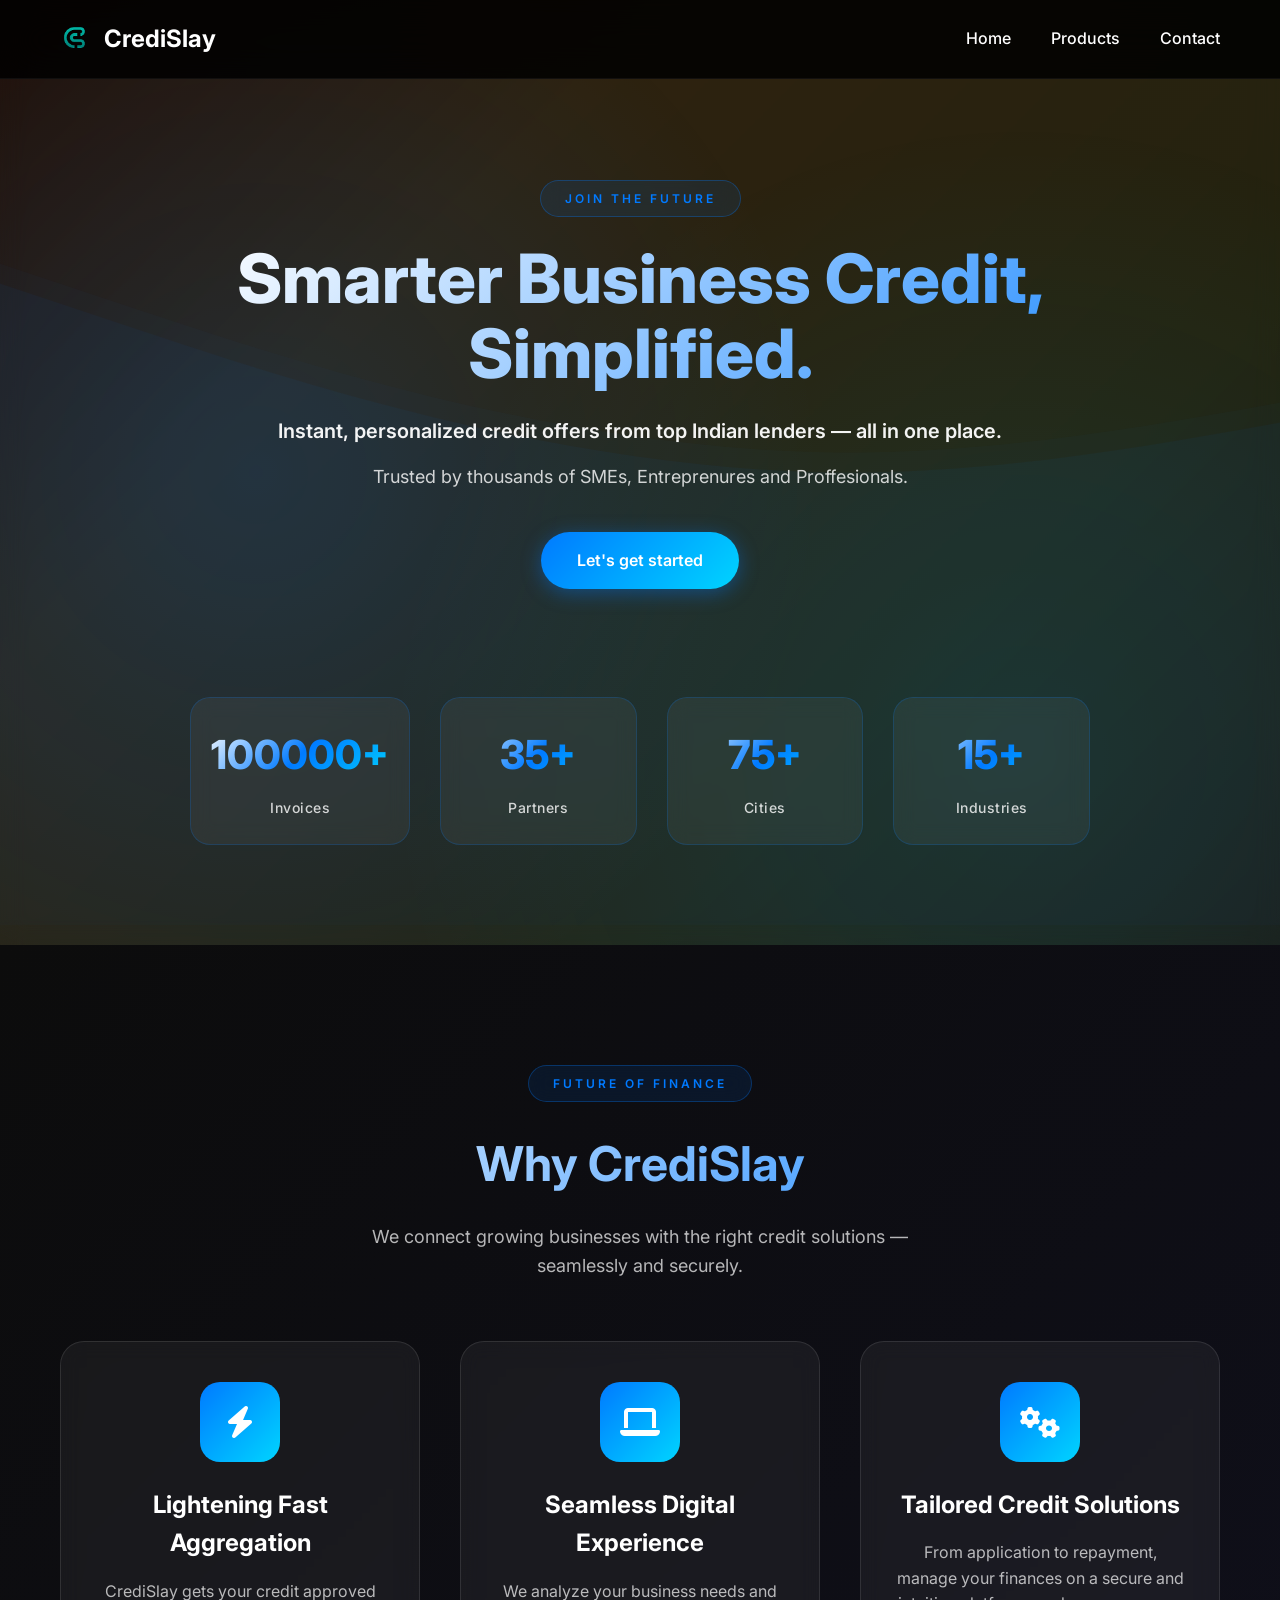
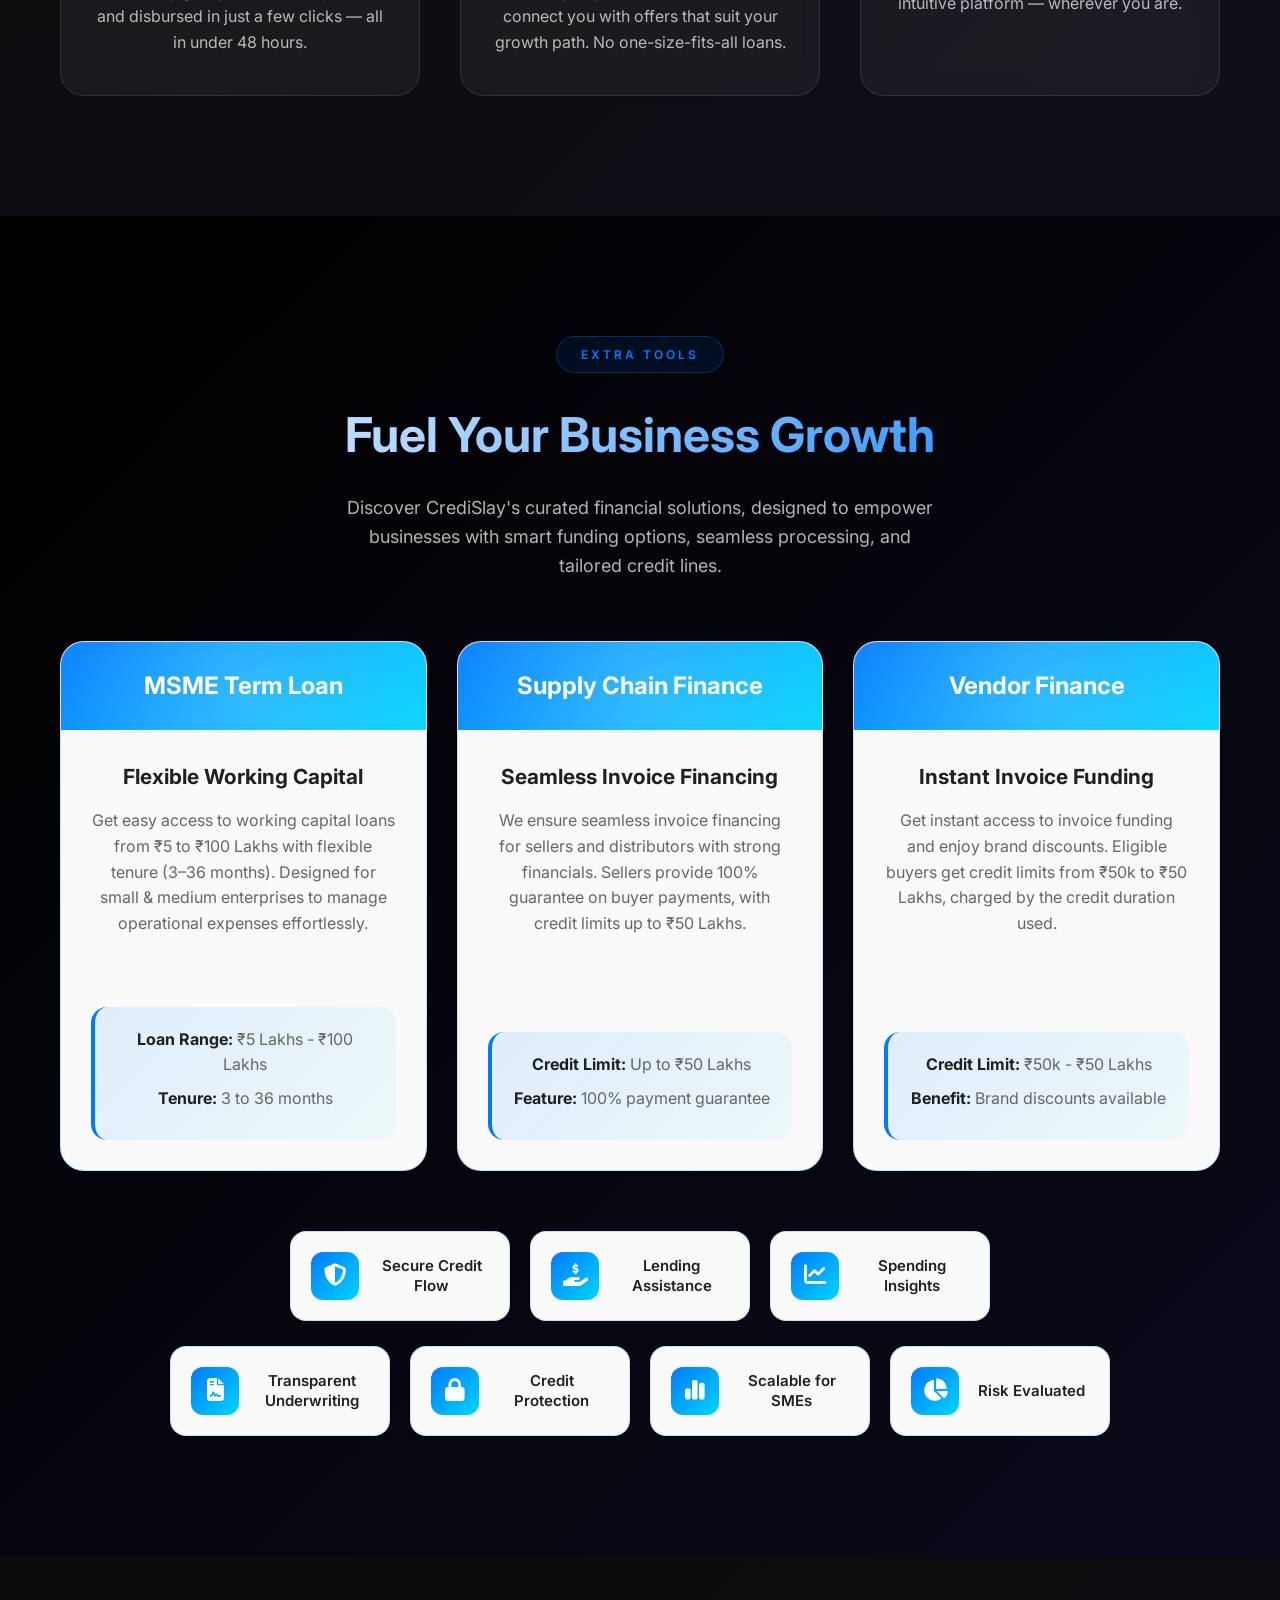
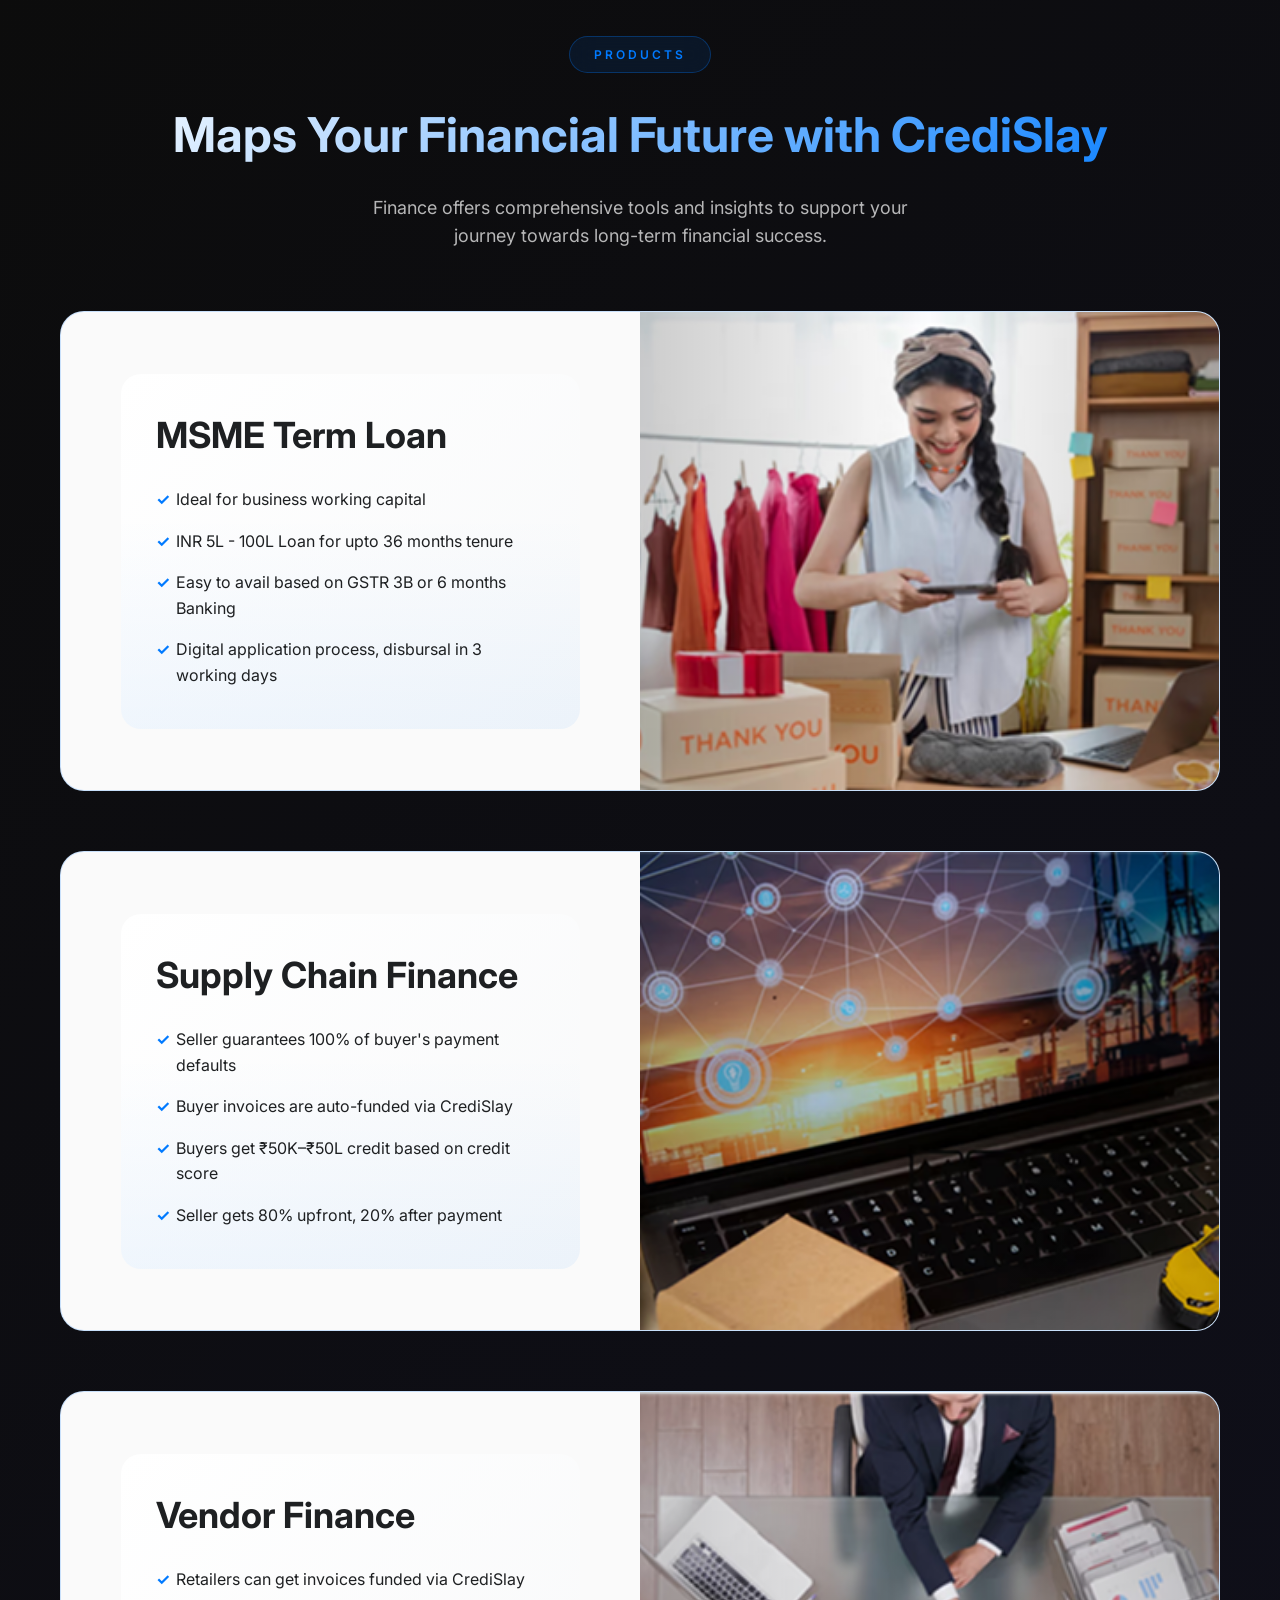
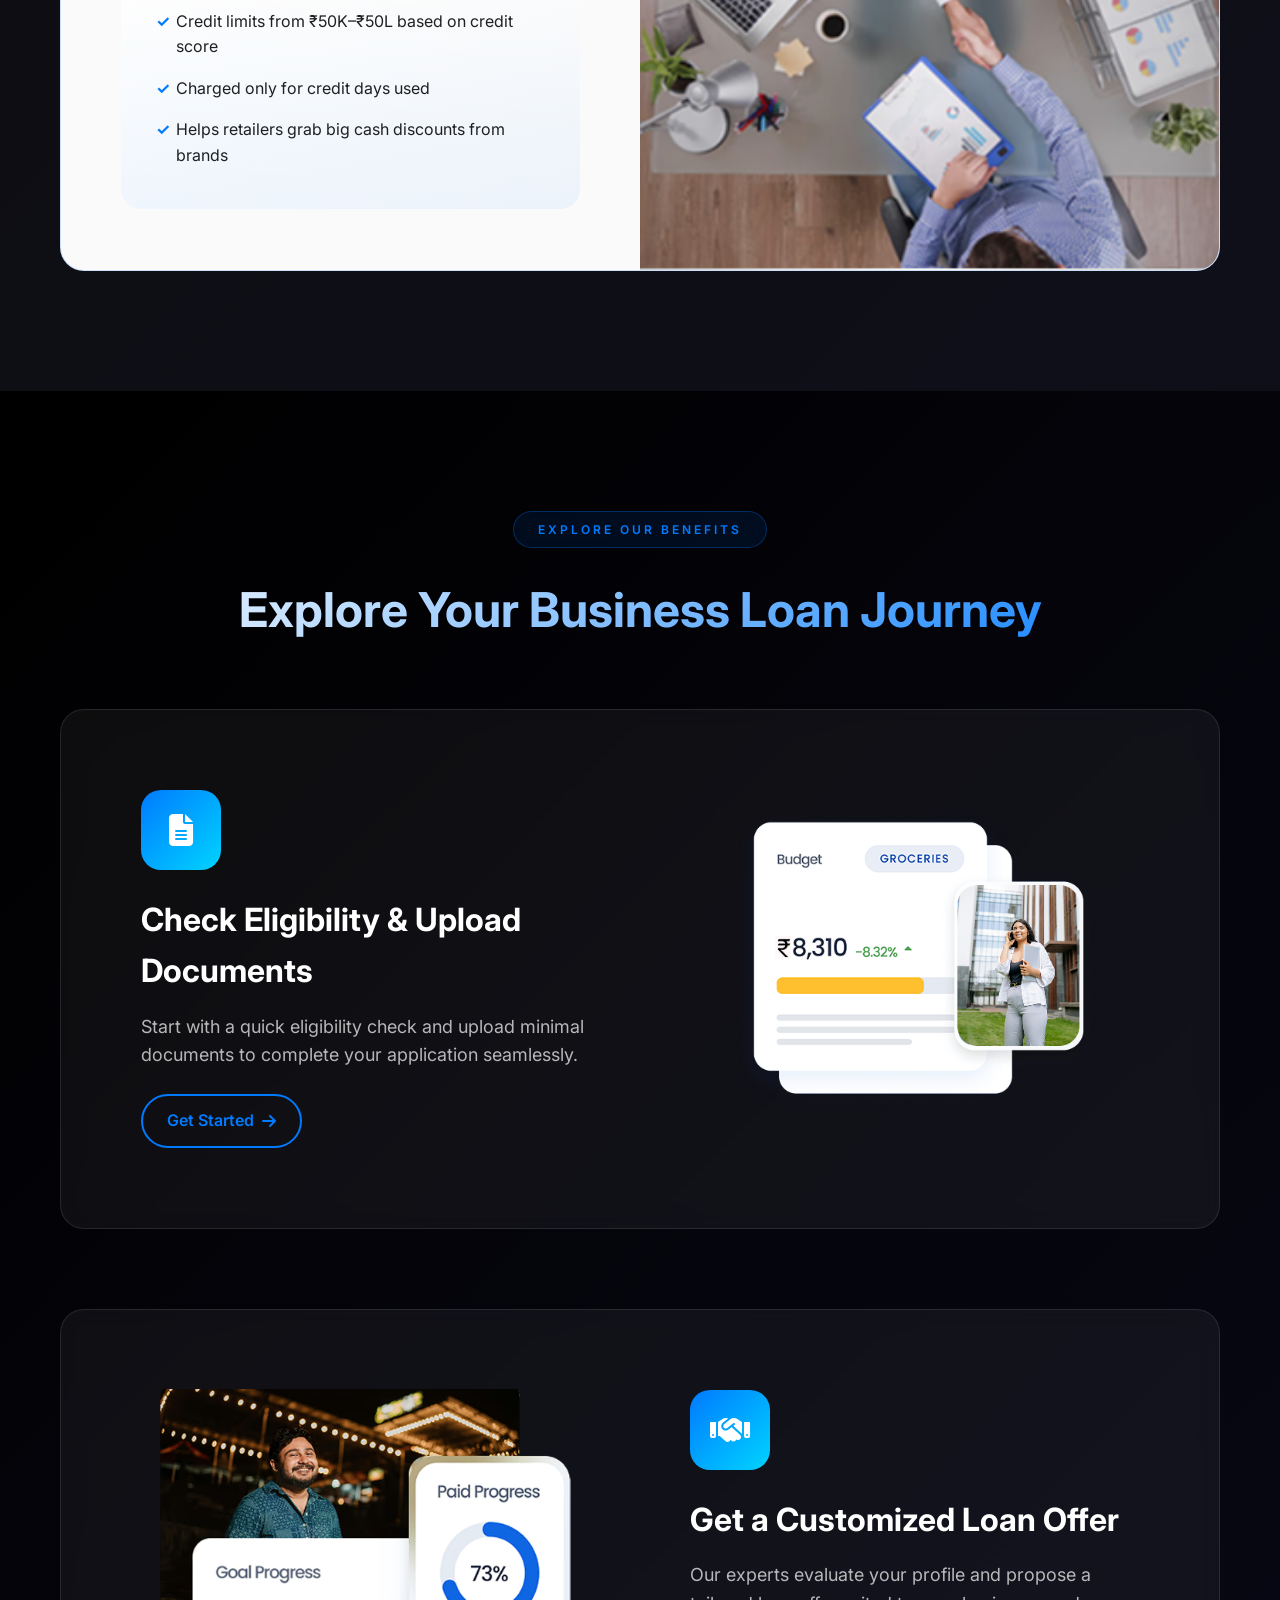
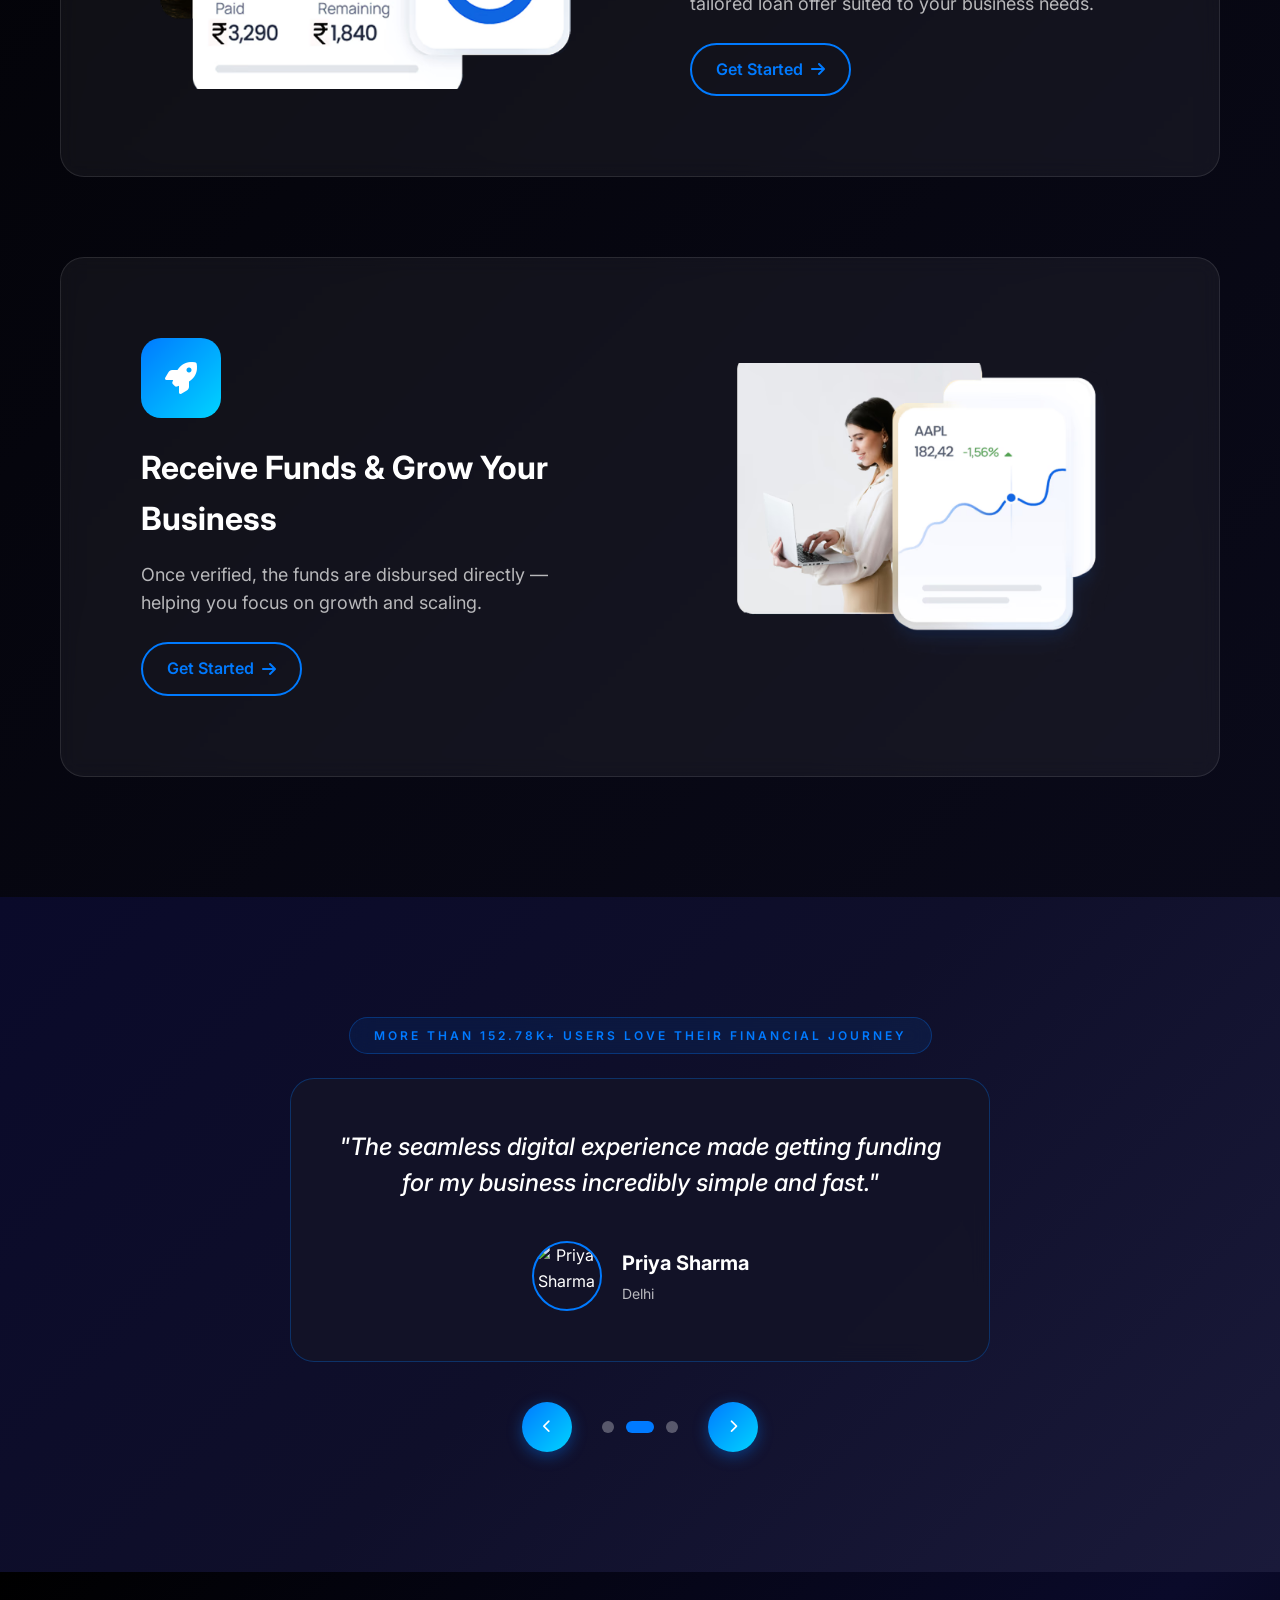
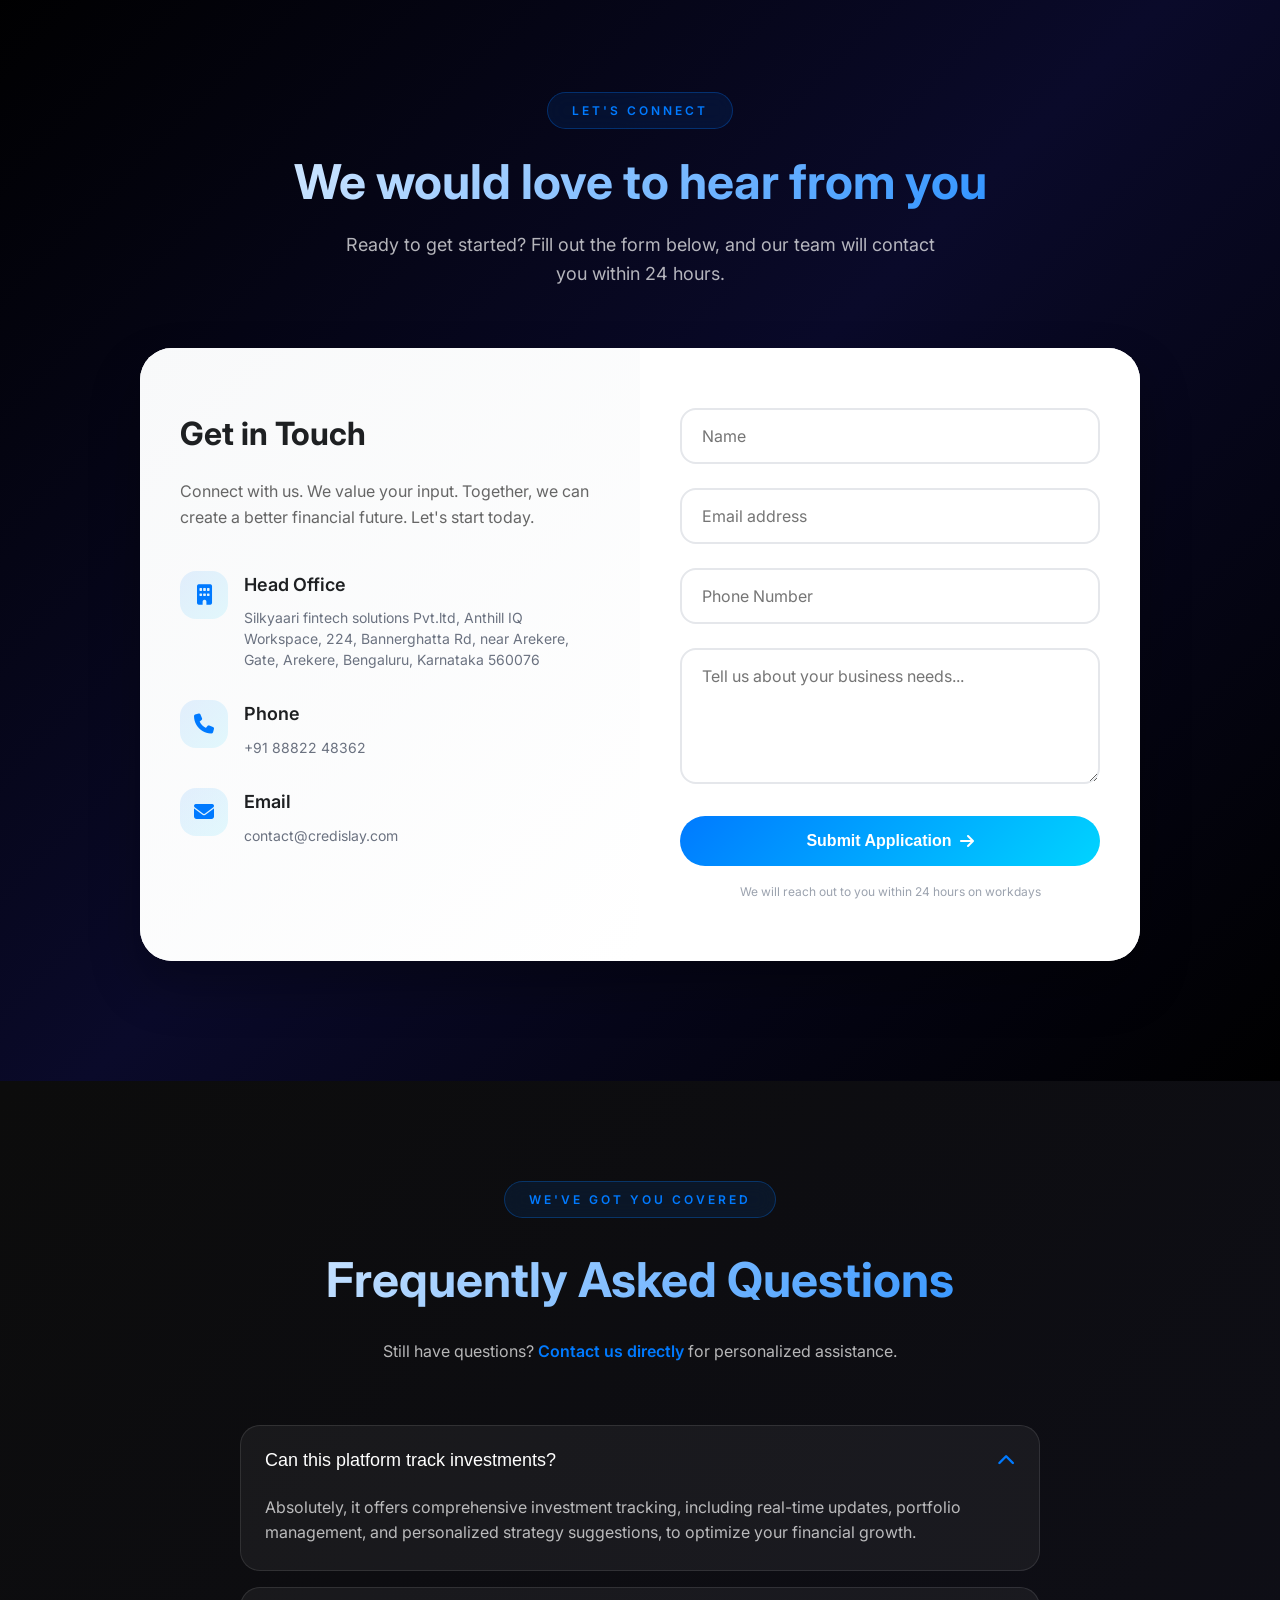
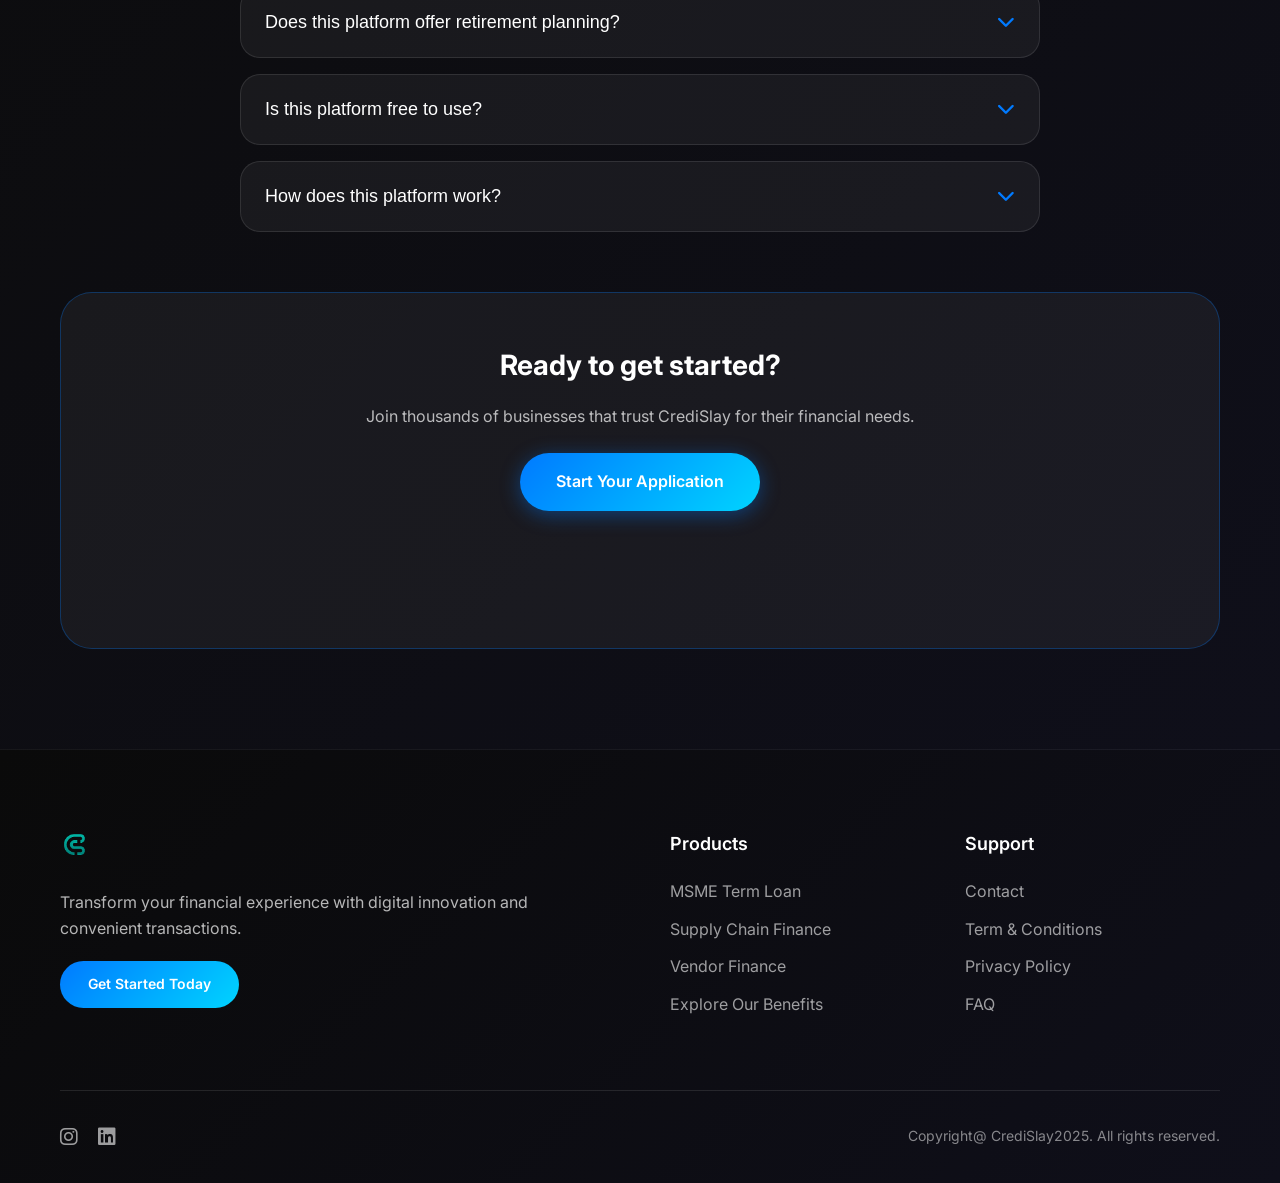
==== index.html @ fbe16ced "Data Update" ====
<!DOCTYPE html>
<html lang="en">
<head>
    <meta charset="UTF-8">
    <meta name="viewport" content="width=device-width, initial-scale=1.0">
    <title>CrediSlay - Smarter Business Credit, Simplified</title>
    <link rel="icon" type="image/png" href="images/logo/credislay-logo.png">
    <link rel="stylesheet" href="css/style.css">
    <link rel="stylesheet" href="https://cdnjs.cloudflare.com/ajax/libs/font-awesome/6.4.0/css/all.min.css">
    <link rel="preconnect" href="https://fonts.googleapis.com">
    <link rel="preconnect" href="https://fonts.gstatic.com" crossorigin>
    <link href="https://fonts.googleapis.com/css2?family=Inter:wght@400;500;600;700;800&display=swap" rel="stylesheet">
</head>
<body>
    <!-- Header & Navigation -->
    <header class="header">
        <div class="container">
            <nav class="nav">
                <a href="#" class="logo">
                    <img src="images/logo/credislay-logo.png" alt="CrediSlay" class="logo-img">
                    CrediSlay
                </a>
                <ul class="nav-links">
                    <li><a href="#home">Home</a></li>
                    <li><a href="#products-deep-dive">Products</a></li>
                    <li><a href="#contact">Contact</a></li>
                </ul>
                <div class="mobile-menu-btn">
                    <i class="fas fa-bars"></i>
                </div>
            </nav>
        </div>
    </header>

    <!-- Hero Section -->
    <section class="hero" id="home">
         <div class="container">
         <div class="glass-wave-bg"></div>
        <div class="wave-bg"></div>
        <div class="wave-bg wave-bg-2"></div>
            <div class="hero-content">
                <span class="pre-heading">JOIN THE FUTURE</span>
                <h1 class="hero-title">Smarter Business Credit, Simplified.</h1>
                <p class="hero-subtext">Instant, personalized credit offers from top Indian lenders — all in one place.</p>
                <p class="hero-body">Trusted by thousands of SMEs, Entreprenures and Proffesionals.</p>
                <a href="#contact" class="cta-button">Let's get started</a>
                
                <div class="stats-bar">
                    <div class="stat-item">
                        <div class="stat-number">100000+</div>
                        <div class="stat-label">Invoices</div>
                    </div>
                    <div class="stat-item">
                        <div class="stat-number">35+</div>
                        <div class="stat-label">Partners</div>
                    </div>
                    <div class="stat-item">
                        <div class="stat-number">75+</div>
                        <div class="stat-label">Cities</div>
                    </div>
                    <div class="stat-item">
                        <div class="stat-number">15+</div>
                        <div class="stat-label">Industries</div>
                    </div>
                </div>
    </div>
</section> 
    

    <!-- Why Credislay Section -->
    <section class="why-credislay">
        <div class="container">
            <span class="pre-heading">FUTURE OF FINANCE</span>
            <h2>Why CrediSlay</h2>
            <p class="section-subtext">We connect growing businesses with the right credit solutions — seamlessly and securely.</p>
            
            <div class="features-grid">
                <div class="feature-card">
                    <div class="feature-icon">
                        <i class="fas fa-bolt"></i>
                    </div>
                    <h4>Lightening Fast Aggregation</h4>
                    <p>CrediSlay gets your credit approved and disbursed in just a few clicks — all in under 48 hours.</p>
                </div>
                <div class="feature-card">
                    <div class="feature-icon">
                        <i class="fas fa-laptop"></i>
                    </div>
                    <h4>Seamless Digital Experience</h4>
                    <p>We analyze your business needs and connect you with offers that suit your growth path. No one-size-fits-all loans.</p>
                </div>
                <div class="feature-card">
                    <div class="feature-icon">
                        <i class="fas fa-cogs"></i>
                    </div>
                    <h4>Tailored Credit Solutions</h4>
                    <p>From application to repayment, manage your finances on a secure and intuitive platform — wherever you are.</p>
                </div>
            </div>
        </div>
    </section>

    <!-- Fuel Your Business Growth Section -->
    <section class="offerings" id="offerings">
        <div class="container">
            <span class="pre-heading">EXTRA TOOLS</span>
            <h2>Fuel Your Business Growth</h2>
            <p class="section-subtext">Discover CrediSlay's curated financial solutions, designed to empower businesses with smart funding options, seamless processing, and tailored credit lines.</p>
            
            <div class="services-grid">
                <!-- MSME Term Loan Card -->
                <div class="card">
                    <div class="card-header">
                        <h3>MSME Term Loan</h3>
                    </div>
                    <div class="card-body">
                        <h4 class="card-title">Flexible Working Capital</h4>
                        <p class="card-text">Get easy access to working capital loans from ₹5 to ₹100 Lakhs with flexible tenure (3–36 months). Designed for small & medium enterprises to manage operational expenses effortlessly.</p>
                        <div class="highlight">
                            <p><strong>Loan Range:</strong> ₹5 Lakhs - ₹100 Lakhs</p>
                            <p><strong>Tenure:</strong> 3 to 36 months</p>
                        </div>
                    </div>
                </div>
                
                <!-- Supply Chain Finance Card -->
                <div class="card">
                    <div class="card-header">
                        <h3>Supply Chain Finance</h3>
                    </div>
                    <div class="card-body">
                        <h4 class="card-title">Seamless Invoice Financing</h4>
                        <p class="card-text">We ensure seamless invoice financing for sellers and distributors with strong financials. Sellers provide 100% guarantee on buyer payments, with credit limits up to ₹50 Lakhs.</p>
                        <div class="highlight">
                            <p><strong>Credit Limit:</strong> Up to ₹50 Lakhs</p>
                            <p><strong>Feature:</strong> 100% payment guarantee</p>
                        </div>
                    </div>
                </div>
                
                <!-- Vendor Finance Card -->
                <div class="card">
                    <div class="card-header">
                        <h3>Vendor Finance</h3>
                    </div>
                    <div class="card-body">
                        <h4 class="card-title">Instant Invoice Funding</h4>
                        <p class="card-text">Get instant access to invoice funding and enjoy brand discounts. Eligible buyers get credit limits from ₹50k to ₹50 Lakhs, charged by the credit duration used.</p>
                        <div class="highlight">
                            <p><strong>Credit Limit:</strong> ₹50k - ₹50 Lakhs</p>
                            <p><strong>Benefit:</strong> Brand discounts available</p>
                        </div>
                    </div>
                </div>
            </div>

<div class="mini-features-grid">
    <div class="mini-features-container">
        <!-- First Row: 3 cards -->
        <div class="mini-features-row">
            <div class="mini-feature-card">
                <div class="feature-icon">
                    <i class="fas fa-shield-alt"></i>
                </div>
                <span>Secure Credit Flow</span>
            </div>
            <div class="mini-feature-card">
                <div class="feature-icon">
                    <i class="fas fa-hand-holding-usd"></i>
                </div>
                <span>Lending Assistance</span>
            </div>
            <div class="mini-feature-card">
                <div class="feature-icon">
                    <i class="fas fa-chart-line"></i>
                </div>
                <span>Spending Insights</span>
            </div>
        </div>
        
        <!-- Second Row: 4 cards -->
        <div class="mini-features-row">
            <div class="mini-feature-card">
                <div class="feature-icon">
                    <i class="fas fa-file-contract"></i>
                </div>
                <span>Transparent Underwriting</span>
            </div>
            <div class="mini-feature-card">
                <div class="feature-icon">
                    <i class="fas fa-lock"></i>
                </div>
                <span>Credit Protection</span>
            </div>
            <div class="mini-feature-card">
                <div class="feature-icon">
                    <i class="fas fa-chart-simple"></i>
                </div>
                <span>Scalable for SMEs</span>
            </div>
            <div class="mini-feature-card">
                <div class="feature-icon">
                    <i class="fas fa-chart-pie"></i>
                </div>
                <span>Risk Evaluated</span>
            </div>
        </div>
    </div>
</div>
    </section>

<!-- Products Deep-Dive Section -->
<section class="products-deep-dive" id="products-deep-dive">
    <div class="container">
        <div class="products-header">
            <span class="pre-heading">PRODUCTS</span>
            <h2>Maps Your Financial Future with CrediSlay</h2>
            <p class="products-subtext">Finance offers comprehensive tools and insights to support your journey towards long-term financial success.</p>
        </div>

        <div class="product-cards">
            <!-- Card 1: MSME Term Loan - NO CTA BUTTON -->
            <div class="product-card">
                <div class="product-content left">
                    <div class="content-card msme-card">
                        <h3>MSME Term Loan</h3>
                        <div class="product-features">
                            <p>Ideal for business working capital</p>
                            <p>INR 5L - 100L Loan for upto 36 months tenure</p>
                            <p>Easy to avail based on GSTR 3B or 6 months Banking</p>
                            <p>Digital application process, disbursal in 3 working days</p>
                        </div>
                    </div>
                </div>
                <div class="product-image right">
                    <div class="image-container">
                        <img src="images/sections/woman-with-boxes.png" alt="MSME Business Funding">
                        <div class="image-overlay"></div>
                    </div>
                </div>
            </div>

            <!-- Card 2: Supply Chain Finance - NO CTA BUTTON -->
            <div class="product-card reverse">
                <div class="product-image left">
                    <div class="image-container">
                        <img src="images/sections/laptop-network.png" alt="Supply Chain Finance">
                        <div class="image-overlay"></div>
                    </div>
                </div>
                <div class="product-content right">
                    <div class="content-card supply-chain-card">
                        <h3>Supply Chain Finance</h3>
                        <div class="product-features">
                            <p>Seller guarantees 100% of buyer's payment defaults</p>
                            <p>Buyer invoices are auto-funded via CrediSlay</p>
                            <p>Buyers get ₹50K–₹50L credit based on credit score</p>
                            <p>Seller gets 80% upfront, 20% after payment</p>
                        </div>
                    </div>
                </div>
            </div>

            <!-- Card 3: Vendor Finance - NO CTA BUTTON -->
            <div class="product-card">
                <div class="product-content left">
                    <div class="content-card vendor-card">
                        <h3>Vendor Finance</h3>
                        <div class="product-features">
                            <p>Retailers can get invoices funded via CrediSlay</p>
                            <p>Credit limits from ₹50K–₹50L based on credit score</p>
                            <p>Charged only for credit days used</p>
                            <p>Helps retailers grab big cash discounts from brands</p>
                        </div>
                    </div>
                </div>
                <div class="product-image right">
                    <div class="image-container">
                        <img src="images/sections/business-handshake.png" alt="Vendor Finance">
                        <div class="image-overlay"></div>
                    </div>
                </div>
            </div>
        </div>
    </div>
</section>

    <!-- Process Section -->
    <section class="process">
        <div class="container">
            <span class="pre-heading">EXPLORE OUR BENEFITS</span>
            <h2>Explore Your Business Loan Journey</h2>
            
            <div class="process-steps">
                <div class="process-step">
                    <div class="step-content">
                        <div class="step-icon">
                            <i class="fas fa-file-alt"></i>
                        </div>
                        <h3>Check Eligibility & Upload Documents</h3>
                        <p>Start with a quick eligibility check and upload minimal documents to complete your application seamlessly.</p>
                        <a href="#contact" class="learn-more">Get Started <i class="fas fa-arrow-right"></i></a>
                    </div>
                    <div class="step-image">
                        <img src="images/sections/document-upload-process.png" alt="Document Upload Process">
                    </div>
                </div>
                
                <div class="process-step">
                    <div class="step-content">
                        <div class="step-icon">
                            <i class="fas fa-handshake"></i>
                        </div>
                        <h3>Get a Customized Loan Offer</h3>
                        <p>Our experts evaluate your profile and propose a tailored loan offer suited to your business needs.</p>
                        <a href="#contact" class="learn-more">Get Started <i class="fas fa-arrow-right"></i></a>
                    </div>
                    <div class="step-image">
                        <img src="images/sections/customized-offer.png" alt="Customized Loan Offer">
                    </div>
                </div>
                
                <div class="process-step">
                    <div class="step-content">
                        <div class="step-icon">
                            <i class="fas fa-rocket"></i>
                        </div>
                        <h3>Receive Funds & Grow Your Business</h3>
                        <p>Once verified, the funds are disbursed directly — helping you focus on growth and scaling.</p>
                        <a href="#contact" class="learn-more">Get Started <i class="fas fa-arrow-right"></i></a>
                    </div>
                    <div class="step-image">
                        <img src="images/sections/funds-growth.png" alt="Business Growth Funding">
                    </div>
                </div>
            </div>
        </div>
    </section>

    <!-- Testimonials Section -->
<section class="testimonials">
    <div class="container">
        <span class="pre-heading">MORE THAN 152.78K+ USERS LOVE THEIR FINANCIAL JOURNEY</span>
        
        <div class="testimonials-slider">
            <div class="testimonial-card active">
                <div class="testimonial-text">
                    "CrediSlay's support helped grow my MSME with ease. Their process and guidance truly set them apart."
                </div>
                <div class="testimonial-author">
                    <div class="author-avatar">
                        <img src="images/avatars/ravi-menon-avatar.jpg" alt="Ravi Menon">
                    </div>
                    <div class="author-info">
                        <div class="author-name">Ravi Menon</div>
                        <div class="author-location">Kerela</div>
                    </div>
                </div>
            </div>
            
            <div class="testimonial-card">
                <div class="testimonial-text">
                    "The seamless digital experience made getting funding for my business incredibly simple and fast."
                </div>
                <div class="testimonial-author">
                    <div class="author-avatar">
                        <img src="images/avatars/priya-sharma-avatar.jpg" alt="Priya Sharma">
                    </div>
                    <div class="author-info">
                        <div class="author-name">Priya Sharma</div>
                        <div class="author-location">Delhi</div>
                    </div>
                </div>
            </div>
            
            <div class="testimonial-card">
                <div class="testimonial-text">
                    "Tailored credit solutions that actually understand small business needs. Highly recommended!"
                </div>
                <div class="testimonial-author">
                    <div class="author-avatar">
                        <img src="images/avatars/arun-kumar-avatar.jpg" alt="Arun Kumar">
                    </div>
                    <div class="author-info">
                        <div class="author-name">Arun Kumar</div>
                        <div class="author-location">Chennai</div>
                    </div>
                </div>
            </div>
        </div>
        
        <div class="slider-controls">
            <button class="slider-btn prev-btn">
                <i class="fas fa-chevron-left"></i>
            </button>
            <div class="slider-dots">
                <span class="dot active"></span>
                <span class="dot"></span>
                <span class="dot"></span>
            </div>
            <button class="slider-btn next-btn">
                <i class="fas fa-chevron-right"></i>
            </button>
        </div>
    </div>
</section>

    <!-- Contact Form Section -->
    <section class="contact-form-section" id="contact">
        <div class="container">
            <div class="contact-hero-content">
                <span class="pre-heading">LET'S CONNECT</span>
                <h2 class="contact-hero-title">We would love to hear from you</h2>
                <p class="contact-subtext">Ready to get started? Fill out the form below, and our team will contact you within 24 hours.</p>
            </div>
            
            <div class="contact-card">
                <div class="contact-details">
                    <h3>Get in Touch</h3>
                    <p class="contact-intro">Connect with us. We value your input. Together, we can create a better financial future. Let's start today.</p>
                    
                    <div class="contact-points">
                        <div class="contact-point">
                            <div class="contact-icon">
                                <i class="fas fa-building"></i>
                            </div>
                            <div class="contact-info">
                                <h4>Head Office</h4>
                                <p>Silkyaari fintech solutions Pvt.ltd, Anthill IQ Workspace, 224, Bannerghatta Rd, near Arekere, Gate, Arekere, Bengaluru, Karnataka 560076</p>
                            </div>
                        </div>
                        
                        <div class="contact-point">
                            <div class="contact-icon">
                                <i class="fas fa-phone"></i>
                            </div>
                            <div class="contact-info">
                                <h4>Phone</h4>
                                <p>+91 88822 48362</p>
                            </div>
                        </div>
                        
                        <div class="contact-point">
                            <div class="contact-icon">
                                <i class="fas fa-envelope"></i>
                            </div>
                            <div class="contact-info">
                                <h4>Email</h4>
                                <p>contact@credislay.com</p>
                            </div>
                        </div>
                    </div>
                </div>
                
                <div class="contact-form">
                    <form id="contactForm">
                        <div class="form-group">
                            <input type="text" id="name" name="name" placeholder="Name" required>
                        </div>
                        
                        <div class="form-group">
                            <input type="email" id="email" name="email" placeholder="Email address" required>
                        </div>

                        <div class="form-group">
                            <input type="tel" id="phone" name="phone" placeholder="Phone Number" required>
                        </div>
                        
                        <div class="form-group">
                            <textarea id="message" name="message" placeholder="Tell us about your business needs..." rows="5" required></textarea>
                        </div>
                        
                        <button type="submit" class="submit-btn">
                            Submit Application <i class="fas fa-arrow-right"></i>
                        </button>
                        
                        <p class="confirmation-text">We will reach out to you within 24 hours on workdays </p>
                    </form>
                </div>
            </div>
        </div>
    </section>

    <!-- FAQ Section -->
    <section class="faq-section">
        <div class="container">
            <div class="faq-header">
                <span class="pre-heading">WE'VE GOT YOU COVERED</span>
                <h2>Frequently Asked Questions</h2>
                <p class="faq-subtext">Still have questions? <a href="#contact" class="faq-cta">Contact us directly</a> for personalized assistance.</p>
            </div>
            
            <div class="faq-accordion">
                <div class="faq-item active">
                    <button class="faq-question">
                        <span>Can this platform track investments?</span>
                        <i class="fas fa-chevron-down"></i>
                    </button>
                    <div class="faq-answer">
                        <p>Absolutely, it offers comprehensive investment tracking, including real-time updates, portfolio management, and personalized strategy suggestions, to optimize your financial growth.</p>
                    </div>
                </div>
                
                <div class="faq-item">
                    <button class="faq-question">
                        <span>Does this platform offer retirement planning?</span>
                        <i class="fas fa-chevron-down"></i>
                    </button>
                    <div class="faq-answer">
                        <p>Yes, our platform provides comprehensive retirement planning tools that help you set goals, track progress, and make informed decisions about your retirement savings and investments.</p>
                    </div>
                </div>
                
                <div class="faq-item">
                    <button class="faq-question">
                        <span>Is this platform free to use?</span>
                        <i class="fas fa-chevron-down"></i>
                    </button>
                    <div class="faq-answer">
                        <p>We offer both free and premium plans. The free version includes basic features like budget tracking and credit monitoring, while our premium plans unlock advanced analytics, investment tracking, and personalized financial coaching.</p>
                    </div>
                </div>
                
                <div class="faq-item">
                    <button class="faq-question">
                        <span>How does this platform work?</span>
                        <i class="fas fa-chevron-down"></i>
                    </button>
                    <div class="faq-answer">
                        <p>Our platform connects securely to your financial accounts, analyzes your financial data, and provides personalized insights and recommendations. You can track spending, monitor investments, set financial goals, and get tailored advice to improve your financial health.</p>
                    </div>
                </div>
            </div>

            <div class="faq-cta-section">
                <h3>Ready to get started?</h3>
                <p>Join thousands of businesses that trust CrediSlay for their financial needs.</p>
                <a href="#contact" class="cta-button">Start Your Application</a>
            </div>
        </div>
    </section>

    <!-- Footer -->
    <footer class="footer">
        <div class="container">
            <div class="footer-content">
                <div class="footer-brand">
                    <div class="footer-logo">
                        <img src="images/logo/credislay-logo.png" alt="CrediSlay" class="logo-img">
                    </div>
                    <p>Transform your financial experience with digital innovation and convenient transactions.</p>
                    <a href="#contact" class="footer-cta">Get Started Today</a>
                </div>
                
                <div class="footer-links">
                    <div class="footer-column">
                        <h4>Products</h4>
                        <ul>
                            <li><a href="#products-deep-dive">MSME Term Loan</a></li>
                            <li><a href="#products-deep-dive">Supply Chain Finance</a></li>
                            <li><a href="#products-deep-dive">Vendor Finance</a></li>
                            <li><a href="#process">Explore Our Benefits</a></li>
                        </ul>
                    </div>
                    
                    <div class="footer-column">
                        <h4>Support</h4>
                        <ul>
                            <li><a href="#contact">Contact</a></li>
                            <li><a href="#">Term & Conditions</a></li>
                            <li><a href="#">Privacy Policy</a></li>
                            <li><a href="#faq-section">FAQ</a></li>
                        </ul>
                    </div>
                </div>
            </div>
            
            <div class="footer-bottom">
                <div class="social-links">
                    <a href="#" aria-label="Instagram">
                        <i class="fab fa-instagram"></i>
                    </a>
                    <a href="#" aria-label="LinkedIn">
                        <i class="fab fa-linkedin"></i>
                    </a>
                </div>
                <div class="copyright">
                    Copyright@ CrediSlay2025. All rights reserved.
                </div>
            </div>
        </div>
    </footer>

    <script src="js/script.js"></script>
</body>
</html>
---- css/style.css ----
/* Reset and Base Styles */
* {
    margin: 0;
    padding: 0;
    box-sizing: border-box;
}

:root {
    --primary-bg: #000000;
    --primary-text: #FFFFFF;
    --accent-color: #007AFF;
    --accent-glow: rgba(0, 122, 255, 0.4);
    --accent-gradient: linear-gradient(135deg, #007AFF 0%, #00D4FF 100%);
    --card-bg: rgba(255, 255, 255, 0.98);
    --card-bg-dark: rgba(20, 20, 40, 0.95);
    --card-border: rgba(255, 255, 255, 0.2);
    --dark-text: #1E2022;
    --light-gray: #2D2D2D;
    --medium-gray: #333333;
    --dark-gray: #252525;
    --border-color: #3A3A3A;
    --light-text: #666666;
    --shadow: 0 5px 15px rgba(0,0,0,0.1);
    --shadow-lg: 0 10px 25px rgba(0,0,0,0.15);
    --shadow-xl: 0 20px 40px rgba(0,0,0,0.2);
    --shadow-glow: 0 0 20px rgba(0, 122, 255, 0.3);
}

body {
    font-family: 'Inter', -apple-system, BlinkMacSystemFont, 'Segoe UI', Roboto, sans-serif;
    background-color: var(--primary-bg);
    color: var(--primary-text);
    line-height: 1.6;
    overflow-x: hidden;
}

.container {
    max-width: 1200px;
    margin: 0 auto;
    padding: 0 20px;
}

section {
    padding: 100px 0;
}

/* Modern Scrollbar */
::-webkit-scrollbar {
    width: 8px;
    height: 8px;
}

::-webkit-scrollbar-track {
    background: #1a1a1a;
    border-radius: 10px;
}

::-webkit-scrollbar-thumb {
    background: linear-gradient(135deg, #007AFF, #00D4FF);
    border-radius: 10px;
}

::-webkit-scrollbar-thumb:hover {
    background: linear-gradient(135deg, #00D4FF, #007AFF);
}

/* Header Styles */
.header {
    position: fixed;
    top: 0;
    left: 0;
    width: 100%;
    background-color: rgba(0, 0, 0, 0.85);
    backdrop-filter: blur(20px);
    z-index: 1000;
    padding: 20px 0;
    transition: all 0.4s cubic-bezier(0.165, 0.84, 0.44, 1);
    border-bottom: 1px solid rgba(255, 255, 255, 0.05);
}

.header.scrolled {
    background-color: rgba(0, 0, 0, 0.95);
    padding: 15px 0;
    box-shadow: 0 10px 30px rgba(0, 0, 0, 0.3);
}

.nav {
    display: flex;
    justify-content: space-between;
    align-items: center;
}

.logo {
    font-size: 1.5rem;
    font-weight: 700;
    color: var(--primary-text);
    text-decoration: none;
    display: flex;
    align-items: center;
    gap: 12px;
    transition: all 0.3s ease;
}

.logo:hover {
    transform: scale(1.02);
}

.logo-img {
    width: 32px;
    height: 32px;
    border-radius: 8px;
    object-fit: contain;
    transition: all 0.3s ease;
}

.logo:hover .logo-img {
    transform: rotate(5deg);
}

.nav-links {
    display: flex;
    list-style: none;
    gap: 40px;
}

.nav-links a {
    text-decoration: none;
    color: var(--primary-text);
    font-weight: 500;
    font-size: 16px;
    transition: all 0.3s ease;
    position: relative;
}

.nav-links a::after {
    content: '';
    position: absolute;
    bottom: -5px;
    left: 0;
    width: 0;
    height: 2px;
    background: var(--accent-gradient);
    transition: width 0.3s ease;
    border-radius: 2px;
}

.nav-links a:hover::after {
    width: 100%;
}

.nav-links a:hover {
    color: var(--accent-color);
}

.mobile-menu-btn {
    display: none;
    font-size: 1.5rem;
    cursor: pointer;
    color: var(--primary-text);
}

/* Pre-Heading Styles */
.pre-heading {
    display: inline-block;
    font-size: 12px;
    font-weight: 600;
    text-transform: uppercase;
    color: var(--accent-color);
    letter-spacing: 3px;
    background: rgba(0, 122, 255, 0.1);
    border: 1px solid rgba(0, 122, 255, 0.3);
    border-radius: 50px;
    padding: 8px 24px;
    margin-bottom: 24px;
    text-align: center;
    backdrop-filter: blur(10px);
    transition: all 0.3s ease;
}

.pre-heading:hover {
    background: rgba(0, 122, 255, 0.2);
    letter-spacing: 4px;
}

/* Hero Section */
.hero {
    padding: 180px 0 100px;
    text-align: center;
    position: relative;
    overflow: hidden;
    background: linear-gradient(135deg, #0a0a2a 0%, #0f0f2a 30%, #1a1a3a 70%, #0a0a2a 100%);
    background-size: 400% 400%;
    animation: gradientShift 10s ease infinite;
}

@keyframes gradientShift {
    0%, 100% { background-position: 0% 50%; }
    50% { background-position: 100% 50%; }
}

/* Glass Wave Effects */
.glass-wave-bg {
    position: absolute;
    top: 0;
    left: 0;
    width: 100%;
    height: 100%;
    background: radial-gradient(circle at 20% 50%, rgba(0, 122, 255, 0.15) 0%, transparent 50%),
                radial-gradient(circle at 80% 80%, rgba(0, 212, 255, 0.1) 0%, transparent 50%);
    backdrop-filter: blur(12px);
    animation: glassPulse 8s ease-in-out infinite;
}

@keyframes glassPulse {
    0%, 100% { backdrop-filter: blur(10px); opacity: 0.8; }
    50% { backdrop-filter: blur(15px); opacity: 1; }
}

.wave-bg {
    position: absolute;
    bottom: 0;
    left: 0;
    width: 100%;
    height: 100%;
    background: url("data:image/svg+xml,%3Csvg xmlns='http://www.w3.org/2000/svg' viewBox='0 0 1440 320'%3E%3Cpath fill='rgba(0,122,255,0.2)' fill-opacity='0.4' d='M0,96L48,112C96,128,192,160,288,160C384,160,480,128,576,122.7C672,117,768,139,864,154.7C960,171,1056,181,1152,170.7C1248,160,1344,128,1392,112L1440,96L1440,320L1392,320C1344,320,1248,320,1152,320C1056,320,960,320,864,320C768,320,672,320,576,320C480,320,384,320,288,320C192,320,96,320,48,320L0,320Z'%3E%3C/path%3E%3C/svg%3E") repeat-x;
    background-size: cover;
    animation: waveSlide 12s linear infinite;
    opacity: 0.6;
}

.wave-bg-2 {
    bottom: 20px;
    opacity: 0.3;
    animation: waveSlide 18s linear infinite reverse;
}

@keyframes waveSlide {
    0% { background-position-x: 0; }
    100% { background-position-x: 1440px; }
}

.hero-content {
    position: relative;
    z-index: 10;
    max-width: 900px;
    margin: 0 auto;
    animation: fadeInUp 1s ease;
}

@keyframes fadeInUp {
    from {
        opacity: 0;
        transform: translateY(50px);
    }
    to {
        opacity: 1;
        transform: translateY(0);
    }
}

.hero-title {
    font-size: 68px;
    font-weight: 800;
    line-height: 1.1;
    margin-bottom: 24px;
    background: linear-gradient(135deg, #FFFFFF 0%, #007AFF 40%, #00D4FF 70%, #FFFFFF 100%);
    background-size: 300% 300%;
    -webkit-background-clip: text;
    -webkit-text-fill-color: transparent;
    background-clip: text;
    animation: titleGradient 5s ease infinite;
    white-space: normal;
    word-break: break-word;
}

@keyframes titleGradient {
    0%, 100% { background-position: 0% 50%; }
    50% { background-position: 100% 50%; }
}

.hero-subtext {
    font-size: 20px;
    font-weight: 600;
    margin-bottom: 16px;
    color: rgba(255, 255, 255, 0.95);
}

.hero-body {
    font-size: 18px;
    margin-bottom: 40px;
    color: rgba(255, 255, 255, 0.8);
}

.cta-button {
    display: inline-block;
    background: var(--accent-gradient);
    color: white;
    padding: 16px 36px;
    border-radius: 50px;
    text-decoration: none;
    font-weight: 600;
    font-size: 16px;
    transition: all 0.3s ease;
    margin-bottom: 80px;
    box-shadow: 0 4px 20px rgba(0, 122, 255, 0.4);
    position: relative;
    overflow: hidden;
}

.cta-button::before {
    content: '';
    position: absolute;
    top: 50%;
    left: 50%;
    width: 0;
    height: 0;
    border-radius: 50%;
    background: rgba(255, 255, 255, 0.3);
    transform: translate(-50%, -50%);
    transition: width 0.6s, height 0.6s;
}

.cta-button:hover::before {
    width: 300px;
    height: 300px;
}

.cta-button:hover {
    transform: translateY(-3px);
    box-shadow: 0 8px 30px rgba(0, 122, 255, 0.6);
}

/* Stats Bar */
.stats-bar {
    display: grid;
    grid-template-columns: repeat(4, 1fr);
    gap: 30px;
    margin-top: 20px;
}

.stat-item {
    text-align: center;
    background: rgba(255, 255, 255, 0.05);
    backdrop-filter: blur(10px);
    border-radius: 20px;
    padding: 25px 20px;
    transition: all 0.4s cubic-bezier(0.175, 0.885, 0.32, 1.275);
    border: 1px solid rgba(0, 122, 255, 0.2);
}

.stat-item:hover {
    transform: translateY(-8px) scale(1.02);
    background: rgba(0, 122, 255, 0.1);
    border-color: rgba(0, 122, 255, 0.5);
    box-shadow: 0 15px 40px rgba(0, 122, 255, 0.2);
}

.stat-number {
    font-size: 40px;
    font-weight: 800;
    margin-bottom: 10px;
    background: linear-gradient(135deg, #FFFFFF, #007AFF, #00D4FF);
    -webkit-background-clip: text;
    -webkit-text-fill-color: transparent;
    background-clip: text;
}

.stat-label {
    font-size: 14px;
    color: rgba(255, 255, 255, 0.8);
    font-weight: 500;
    letter-spacing: 0.5px;
}

/* Why Credislay Section */
.why-credislay {
    padding: 120px 0;
    background: linear-gradient(135deg, #0c0c0c 0%, #0f0f1a 100%);
    text-align: center;
    position: relative;
}

.why-credislay h2 {
    font-size: 48px;
    font-weight: 700;
    margin-bottom: 20px;
    background: linear-gradient(135deg, #FFFFFF, #007AFF);
    -webkit-background-clip: text;
    -webkit-text-fill-color: transparent;
    background-clip: text;
}

.section-subtext {
    font-size: 18px;
    max-width: 600px;
    margin: 0 auto 60px;
    color: rgba(255, 255, 255, 0.7);
}

.features-grid {
    display: grid;
    grid-template-columns: repeat(3, 1fr);
    gap: 40px;
}

.feature-card {
    background: rgba(255, 255, 255, 0.05);
    padding: 40px 32px;
    border-radius: 24px;
    text-align: center;
    transition: all 0.4s cubic-bezier(0.175, 0.885, 0.32, 1.275);
    border: 1px solid rgba(255, 255, 255, 0.1);
    backdrop-filter: blur(10px);
    position: relative;
    overflow: hidden;
}

.feature-card::before {
    content: '';
    position: absolute;
    top: 0;
    left: -100%;
    width: 100%;
    height: 100%;
    background: linear-gradient(90deg, transparent, rgba(0, 122, 255, 0.1), transparent);
    transition: left 0.6s;
}

.feature-card:hover::before {
    left: 100%;
}

.feature-card:hover {
    transform: translateY(-10px);
    border-color: rgba(0, 122, 255, 0.5);
    box-shadow: 0 20px 40px rgba(0, 0, 0, 0.3);
}

.feature-icon {
    width: 80px;
    height: 80px;
    margin: 0 auto 24px;
    display: flex;
    align-items: center;
    justify-content: center;
    background: var(--accent-gradient);
    border-radius: 20px;
    font-size: 2rem;
    color: white;
    transition: all 0.3s ease;
}

.feature-card:hover .feature-icon {
    transform: rotate(5deg) scale(1.05);
    box-shadow: 0 0 30px rgba(0, 122, 255, 0.5);
}

.feature-card h4 {
    font-size: 24px;
    font-weight: 700;
    margin-bottom: 16px;
    color: var(--primary-text);
}

.feature-card p {
    color: rgba(255, 255, 255, 0.7);
    line-height: 1.6;
}

/* Offerings Section */
.offerings {
    padding: 120px 0;
    background: linear-gradient(135deg, #000000 0%, #0a0a1a 100%);
    text-align: center;
}

.offerings h2 {
    font-size: 48px;
    font-weight: 700;
    margin-bottom: 20px;
    background: linear-gradient(135deg, #FFFFFF, #007AFF);
    -webkit-background-clip: text;
    -webkit-text-fill-color: transparent;
    background-clip: text;
}

.services-grid {
    display: grid;
    grid-template-columns: repeat(auto-fit, minmax(350px, 1fr));
    gap: 30px;
    margin-bottom: 60px;
}

.card {
    background: rgba(255, 255, 255, 0.98);
    border-radius: 24px;
    overflow: hidden;
    transition: all 0.4s cubic-bezier(0.175, 0.885, 0.32, 1.275);
    border: 1px solid rgba(0, 122, 255, 0.2);
    height: 530px;
    display: flex;
    flex-direction: column;
}

.card:hover {
    transform: translateY(-10px);
    box-shadow: 0 25px 50px rgba(0, 122, 255, 0.2);
    border-color: rgba(0, 122, 255, 0.5);
}

.card-header {
    background: var(--accent-gradient);
    color: white;
    padding: 25px;
    text-align: center;
    position: relative;
    overflow: hidden;
}

.card-header::after {
    content: '';
    position: absolute;
    top: -50%;
    left: -50%;
    width: 200%;
    height: 200%;
    background: radial-gradient(circle, rgba(255,255,255,0.2) 0%, transparent 70%);
    animation: rotate 10s linear infinite;
}

@keyframes rotate {
    from { transform: rotate(0deg); }
    to { transform: rotate(360deg); }
}

.card-header h3 {
    font-size: 1.5rem;
    margin: 0;
    position: relative;
    z-index: 1;
}

.card-body {
    padding: 30px;
    flex: 1;
    display: flex;
    flex-direction: column;
    justify-content: space-between;
}

.card-title {
    font-size: 1.3rem;
    margin-bottom: 15px;
    color: var(--dark-text);
}

.card-text {
    color: var(--light-text);
    margin-bottom: 20px;
    line-height: 1.6;
    flex: 1;
}

.highlight {
    background: linear-gradient(135deg, rgba(0, 122, 255, 0.1), rgba(0, 212, 255, 0.05));
    padding: 20px;
    border-radius: 16px;
    border-left: 4px solid var(--accent-color);
    margin-top: auto;
}

.highlight p {
    margin-bottom: 8px;
    color: var(--light-text);
}

.highlight strong {
    color: var(--dark-text);
}

/* Mini Features Grid */
.mini-features-grid {
    display: flex;
    justify-content: center;
    margin-top: 40px;
    width: 100%;
}

.mini-features-container {
    display: flex;
    flex-direction: column;
    align-items: center;
    gap: 25px;
    max-width: 1000px;
    width: 100%;
}

.mini-features-row {
    display: flex;
    justify-content: center;
    gap: 20px;
    flex-wrap: wrap;
    width: 100%;
}

.mini-feature-card {
    background: rgba(255, 255, 255, 0.98);
    padding: 20px;
    border-radius: 16px;
    transition: all 0.4s cubic-bezier(0.175, 0.885, 0.32, 1.275);
    border: 1px solid rgba(0, 122, 255, 0.2);
    min-height: 90px;
    display: flex;
    align-items: center;
    gap: 15px;
    flex: 0 0 auto;
    width: 220px;
}

.mini-feature-card:hover {
    transform: translateY(-5px);
    border-color: var(--accent-color);
    box-shadow: 0 10px 25px rgba(0, 122, 255, 0.2);
}

.mini-feature-card .feature-icon {
    width: 48px;
    height: 48px;
    background: var(--accent-gradient);
    border-radius: 12px;
    display: flex;
    align-items: center;
    justify-content: center;
    flex-shrink: 0;
    margin: 0;
}

.mini-feature-card .feature-icon i {
    font-size: 1.4rem;
    color: white;
}

.mini-feature-card span {
    font-weight: 600;
    font-size: 15px;
    color: var(--dark-text);
    line-height: 1.3;
    flex: 1;
}

/* Products Deep-Dive Section */
.products-deep-dive {
    padding: 80px 0 120px 0;
    background: linear-gradient(135deg, #0c0c0c 0%, #0f0f1a 100%);
}

.products-header {
    text-align: center;
    margin-bottom: 60px;
}

.products-header h2 {
    font-size: 48px;
    font-weight: 700;
    margin-bottom: 20px;
    background: linear-gradient(135deg, #FFFFFF, #007AFF);
    -webkit-background-clip: text;
    -webkit-text-fill-color: transparent;
    background-clip: text;
}

.products-subtext {
    font-size: 18px;
    max-width: 600px;
    margin: 0 auto;
    color: rgba(255, 255, 255, 0.7);
    line-height: 1.6;
}

.product-cards {
    display: flex;
    flex-direction: column;
    gap: 60px;
}

.product-card {
    display: grid;
    grid-template-columns: 1fr 1fr;
    gap: 0;
    min-height: 480px;
    border-radius: 24px;
    overflow: hidden;
    background: rgba(255, 255, 255, 0.98);
    border: 1px solid rgba(0, 122, 255, 0.2);
    transition: all 0.4s ease;
}

.product-card:hover {
    transform: translateY(-5px);
    box-shadow: 0 20px 40px rgba(0, 0, 0, 0.3);
    border-color: rgba(0, 122, 255, 0.5);
}

.product-card.reverse {
    direction: rtl;
}

.product-card.reverse > * {
    direction: ltr;
}

.product-content {
    display: flex;
    align-items: center;
    justify-content: center;
    padding: 60px;
}

.content-card {
    width: 100%;
    max-width: 500px;
}

.content-card h3 {
    font-size: 36px;
    font-weight: 700;
    margin-bottom: 30px;
    color: var(--dark-text);
    line-height: 1.2;
}

.product-features {
    display: flex;
    flex-direction: column;
    gap: 16px;
}

.product-features p {
    font-size: 16px;
    line-height: 1.6;
    color: var(--dark-text);
    position: relative;
    padding-left: 20px;
}

.product-features p::before {
    content: "✓";
    color: var(--accent-color);
    font-weight: bold;
    position: absolute;
    left: 0;
}

/* Card Backgrounds */
.msme-card, .supply-chain-card, .vendor-card {
    background: linear-gradient(135deg, #ffffff 0%, #f8f9fa 100%);
    padding: 40px 35px;
    border-radius: 20px;
    position: relative;
    overflow: hidden;
}

.msme-card::before, .supply-chain-card::before, .vendor-card::before {
    content: '';
    position: absolute;
    bottom: 0;
    left: 0;
    right: 0;
    height: 60%;
    background: linear-gradient(transparent, rgba(0, 122, 255, 0.05));
}

.product-image {
    position: relative;
    overflow: hidden;
}

.image-container {
    width: 100%;
    height: 100%;
    position: relative;
    display: flex;
    align-items: center;
    justify-content: center;
}

.image-container img {
    width: 100%;
    height: 100%;
    object-fit: cover;
    transition: transform 0.6s ease;
}

.product-card:hover .image-container img {
    transform: scale(1.05);
}

.image-overlay {
    position: absolute;
    top: 0;
    left: 0;
    right: 0;
    bottom: 0;
    background: linear-gradient(90deg, rgba(0, 0, 0, 0.2) 0%, transparent 50%, rgba(0, 0, 0, 0.2) 100%);
    z-index: 1;
}

/* Process Section */
.process {
    padding: 120px 0;
    background: linear-gradient(135deg, #000000 0%, #0a0a1a 100%);
    text-align: center;
}

.process h2 {
    font-size: 48px;
    font-weight: 700;
    margin-bottom: 60px;
    background: linear-gradient(135deg, #FFFFFF, #007AFF);
    -webkit-background-clip: text;
    -webkit-text-fill-color: transparent;
    background-clip: text;
}

.process-steps {
    display: flex;
    flex-direction: column;
    gap: 80px;
}

.process-step {
    display: grid;
    grid-template-columns: 1fr 1fr;
    gap: 60px;
    align-items: center;
    background: rgba(255, 255, 255, 0.05);
    padding: 60px;
    border-radius: 24px;
    border: 1px solid rgba(255, 255, 255, 0.1);
    backdrop-filter: blur(10px);
    transition: all 0.4s ease;
}

.process-step:hover {
    transform: translateY(-5px);
    border-color: rgba(0, 122, 255, 0.5);
}

.process-step:nth-child(even) {
    direction: rtl;
}

.process-step:nth-child(even) .step-content {
    direction: ltr;
}

.step-content {
    padding: 20px;
    text-align: left;
}

.step-icon {
    width: 80px;
    height: 80px;
    margin-bottom: 24px;
    display: flex;
    align-items: center;
    justify-content: center;
    background: var(--accent-gradient);
    border-radius: 20px;
    font-size: 2rem;
    color: white;
    transition: all 0.3s ease;
}

.process-step:hover .step-icon {
    transform: rotate(5deg) scale(1.05);
}

.step-content h3 {
    font-size: 32px;
    font-weight: 700;
    margin-bottom: 16px;
    color: var(--primary-text);
}

.step-content p {
    color: rgba(255, 255, 255, 0.7);
    font-size: 18px;
    line-height: 1.6;
    margin-bottom: 24px;
}

.learn-more {
    display: inline-flex;
    align-items: center;
    gap: 8px;
    color: var(--accent-color);
    text-decoration: none;
    font-weight: 600;
    padding: 12px 24px;
    border: 2px solid var(--accent-color);
    border-radius: 50px;
    transition: all 0.3s ease;
}

.learn-more:hover {
    background: var(--accent-color);
    color: white;
    gap: 12px;
}

.step-image img {
    width: 100%;
    height: 300px;
    object-fit: cover;
    border-radius: 20px;
    transition: transform 0.4s ease;
}

.process-step:hover .step-image img {
    transform: scale(1.02);
}

/* Testimonials Section */
.testimonials {
    padding: 120px 0;
    background: linear-gradient(135deg, #0a0a2a 0%, #0f0f2a 50%, #1a1a3a 100%);
    text-align: center;
    position: relative;
}

.testimonials-slider {
    position: relative;
    overflow: hidden;
    margin-bottom: 40px;
}

.testimonial-card {
    display: none;
    text-align: center;
    max-width: 700px;
    margin: 0 auto;
    padding: 50px 40px;
    background: rgba(20, 20, 40, 0.95);
    backdrop-filter: blur(10px);
    border-radius: 24px;
    border: 1px solid rgba(0, 122, 255, 0.3);
    transition: all 0.3s ease;
}

.testimonial-card.active {
    display: block;
    animation: fadeInScale 0.5s ease;
}

@keyframes fadeInScale {
    from {
        opacity: 0;
        transform: scale(0.95);
    }
    to {
        opacity: 1;
        transform: scale(1);
    }
}

.testimonial-text {
    font-size: 24px;
    font-weight: 500;
    line-height: 1.5;
    margin-bottom: 40px;
    color: #FFFFFF;
    font-style: italic;
}

.testimonial-author {
    display: flex;
    align-items: center;
    justify-content: center;
    gap: 20px;
}

.author-avatar {
    width: 70px;
    height: 70px;
    border-radius: 50%;
    overflow: hidden;
    border: 2px solid var(--accent-color);
}

.author-avatar img {
    width: 100%;
    height: 100%;
    object-fit: cover;
}

.author-info {
    text-align: left;
}

.author-name {
    font-weight: 700;
    font-size: 20px;
    margin-bottom: 4px;
    color: #FFFFFF;
}

.author-location {
    color: rgba(255, 255, 255, 0.7);
    font-size: 14px;
}

.slider-controls {
    display: flex;
    align-items: center;
    justify-content: center;
    gap: 30px;
    margin-top: 40px;
}

.slider-btn {
    background: var(--accent-gradient);
    color: white;
    border: none;
    width: 50px;
    height: 50px;
    border-radius: 50%;
    cursor: pointer;
    display: flex;
    align-items: center;
    justify-content: center;
    transition: all 0.3s ease;
    box-shadow: 0 4px 15px rgba(0, 122, 255, 0.4);
}

.slider-btn:hover {
    transform: scale(1.1);
    box-shadow: 0 6px 25px rgba(0, 122, 255, 0.6);
}

.slider-dots {
    display: flex;
    gap: 12px;
}

.dot {
    width: 12px;
    height: 12px;
    border-radius: 50%;
    background: rgba(255, 255, 255, 0.3);
    cursor: pointer;
    transition: all 0.3s ease;
}

.dot:hover {
    background: rgba(0, 122, 255, 0.6);
    transform: scale(1.2);
}

.dot.active {
    background: var(--accent-color);
    width: 28px;
    border-radius: 6px;
}

/* Contact Form Section */
.contact-form-section {
    padding: 120px 0;
    background: linear-gradient(135deg, #000000 0%, #0a0a2a 50%, #000000 100%);
    position: relative;
}

.contact-hero-content {
    text-align: center;
    margin-bottom: 60px;
}

.contact-hero-title {
    font-size: 48px;
    font-weight: 700;
    line-height: 1.2;
    margin-bottom: 20px;
    background: linear-gradient(135deg, #FFFFFF, #007AFF);
    -webkit-background-clip: text;
    -webkit-text-fill-color: transparent;
    background-clip: text;
}

.contact-subtext {
    font-size: 18px;
    color: rgba(255, 255, 255, 0.7);
    max-width: 600px;
    margin: 0 auto;
}

.contact-card {
    background: rgba(255, 255, 255, 0.98);
    border-radius: 32px;
    overflow: hidden;
    display: grid;
    grid-template-columns: 1fr 1fr;
    max-width: 1000px;
    margin: 0 auto;
    box-shadow: 0 25px 50px rgba(0, 0, 0, 0.3);
}

.contact-details {
    padding: 60px 40px;
    background: linear-gradient(135deg, #f8f9fa, #ffffff);
}

.contact-details h3 {
    font-size: 32px;
    font-weight: 700;
    margin-bottom: 20px;
    color: #1E2022;
}

.contact-intro {
    font-size: 16px;
    line-height: 1.6;
    margin-bottom: 40px;
    color: #666;
}

.contact-points {
    display: flex;
    flex-direction: column;
    gap: 30px;
}

.contact-point {
    display: flex;
    gap: 16px;
    align-items: flex-start;
}

.contact-icon {
    width: 48px;
    height: 48px;
    background: linear-gradient(135deg, rgba(0, 122, 255, 0.1), rgba(0, 212, 255, 0.1));
    border-radius: 16px;
    display: flex;
    align-items: center;
    justify-content: center;
    flex-shrink: 0;
}

.contact-icon i {
    font-size: 20px;
    color: var(--accent-color);
}

.contact-info h4 {
    font-size: 18px;
    font-weight: 600;
    margin-bottom: 8px;
    color: #1E2022;
}

.contact-info p {
    font-size: 14px;
    line-height: 1.5;
    color: #6B7280;
}

.contact-form {
    padding: 60px 40px;
    background: #FFFFFF;
}

.form-group {
    margin-bottom: 24px;
}

.form-group input,
.form-group textarea {
    width: 100%;
    padding: 16px 20px;
    border: 2px solid #E5E7EB;
    border-radius: 16px;
    font-size: 16px;
    font-family: 'Inter', sans-serif;
    transition: all 0.3s ease;
}

.form-group input:focus,
.form-group textarea:focus {
    outline: none;
    border-color: var(--accent-color);
    box-shadow: 0 0 0 3px rgba(0, 122, 255, 0.1);
    transform: translateY(-2px);
}

.submit-btn {
    width: 100%;
    background: var(--accent-gradient);
    color: white;
    border: none;
    padding: 16px 24px;
    border-radius: 50px;
    font-size: 16px;
    font-weight: 600;
    cursor: pointer;
    transition: all 0.3s ease;
    display: flex;
    align-items: center;
    justify-content: center;
    gap: 8px;
    position: relative;
    overflow: hidden;
}

.submit-btn:hover {
    transform: translateY(-2px);
    box-shadow: 0 10px 25px rgba(0, 122, 255, 0.4);
}

.confirmation-text {
    text-align: center;
    margin-top: 16px;
    font-size: 12px;
    color: #9CA3AF;
}

/* FAQ Section */
.faq-section {
    padding: 100px 0;
    background: linear-gradient(135deg, #0c0c0c 0%, #0f0f1a 100%);
}

.faq-header {
    text-align: center;
    margin-bottom: 60px;
}

.faq-header h2 {
    font-size: 48px;
    font-weight: 700;
    margin-bottom: 20px;
    background: linear-gradient(135deg, #FFFFFF, #007AFF);
    -webkit-background-clip: text;
    -webkit-text-fill-color: transparent;
    background-clip: text;
}

.faq-subtext {
    font-size: 16px;
    color: rgba(255, 255, 255, 0.7);
}

.faq-cta {
    color: var(--accent-color);
    text-decoration: none;
    font-weight: 600;
}

.faq-accordion {
    max-width: 800px;
    margin: 0 auto;
}

.faq-item {
    margin-bottom: 16px;
    border-radius: 20px;
    overflow: hidden;
    background: rgba(255, 255, 255, 0.05);
    border: 1px solid rgba(255, 255, 255, 0.1);
    transition: all 0.3s ease;
}

.faq-item:hover {
    border-color: rgba(0, 122, 255, 0.5);
}

.faq-question {
    width: 100%;
    padding: 24px;
    background: transparent;
    border: none;
    color: var(--primary-text);
    font-size: 18px;
    font-weight: 500;
    text-align: left;
    cursor: pointer;
    display: flex;
    justify-content: space-between;
    align-items: center;
}

.faq-question i {
    transition: transform 0.3s ease;
    color: var(--accent-color);
}

.faq-item.active .faq-question i {
    transform: rotate(180deg);
}

.faq-answer {
    max-height: 0;
    overflow: hidden;
    transition: max-height 0.4s ease;
}

.faq-item.active .faq-answer {
    max-height: 300px;
}

.faq-answer p {
    padding: 0 24px 24px;
    color: rgba(255, 255, 255, 0.7);
    line-height: 1.6;
}

.faq-cta-section {
    text-align: center;
    margin-top: 60px;
    padding: 50px;
    background: rgba(255, 255, 255, 0.05);
    border-radius: 32px;
    border: 1px solid rgba(0, 122, 255, 0.3);
}

.faq-cta-section h3 {
    font-size: 28px;
    font-weight: 700;
    margin-bottom: 16px;
    color: var(--primary-text);
}

.faq-cta-section p {
    color: rgba(255, 255, 255, 0.7);
    margin-bottom: 24px;
}

/* Footer */
.footer {
    background: linear-gradient(135deg, #0a0a0a 0%, #0f0f1a 100%);
    color: var(--primary-text);
    padding: 80px 0 30px;
    border-top: 1px solid rgba(255, 255, 255, 0.05);
}

.footer-content {
    display: grid;
    grid-template-columns: 1fr 1fr;
    gap: 60px;
    margin-bottom: 60px;
}

.footer-brand p {
    color: rgba(255, 255, 255, 0.7);
    line-height: 1.6;
    margin: 20px 0;
}

.footer-cta {
    display: inline-block;
    background: var(--accent-gradient);
    color: white;
    padding: 12px 28px;
    border-radius: 50px;
    text-decoration: none;
    font-weight: 600;
    font-size: 14px;
    transition: all 0.3s ease;
}

.footer-cta:hover {
    transform: translateY(-2px);
    box-shadow: 0 5px 20px rgba(0, 122, 255, 0.4);
}

.footer-links {
    display: grid;
    grid-template-columns: 1fr 1fr;
    gap: 40px;
}

.footer-column h4 {
    font-size: 18px;
    font-weight: 600;
    margin-bottom: 20px;
    color: var(--primary-text);
}

.footer-column ul {
    list-style: none;
}

.footer-column li {
    margin-bottom: 12px;
}

.footer-column a {
    color: rgba(255, 255, 255, 0.6);
    text-decoration: none;
    transition: all 0.3s ease;
}

.footer-column a:hover {
    color: var(--accent-color);
    padding-left: 5px;
}

.footer-bottom {
    display: flex;
    justify-content: space-between;
    align-items: center;
    padding-top: 30px;
    border-top: 1px solid rgba(255, 255, 255, 0.1);
}

.social-links {
    display: flex;
    gap: 20px;
}

.social-links a {
    color: rgba(255, 255, 255, 0.6);
    font-size: 20px;
    transition: all 0.3s ease;
}

.social-links a:hover {
    color: var(--accent-color);
    transform: translateY(-3px);
}

.copyright {
    color: rgba(255, 255, 255, 0.5);
    font-size: 14px;
}

/* Responsive Design */
@media (max-width: 1024px) {
    .hero-title {
        font-size: 48px;
    }
    
    .features-grid,
    .services-grid {
        grid-template-columns: repeat(2, 1fr);
    }
    
    .process-step {
        grid-template-columns: 1fr;
        gap: 40px;
        padding: 40px;
    }
    
    .process-step:nth-child(even) {
        direction: ltr;
    }
    
    .product-card {
        grid-template-columns: 1fr;
        min-height: auto;
    }
    
    .product-content {
        padding: 40px 30px;
        order: 2;
    }
    
    .product-image {
        order: 1;
        height: 300px;
    }
    
    .product-card.reverse {
        direction: ltr;
    }
    
    .contact-card {
        grid-template-columns: 1fr;
        max-width: 600px;
    }
    
    .stats-bar {
        grid-template-columns: repeat(2, 1fr);
        gap: 20px;
    }
    
    .mini-feature-card {
        width: 200px;
    }
}

@media (max-width: 768px) {
    .mobile-menu-btn {
        display: block;
    }
    
    .nav-links {
        display: none;
        position: absolute;
        top: 100%;
        left: 0;
        width: 100%;
        background: rgba(0, 0, 0, 0.95);
        flex-direction: column;
        padding: 20px;
        gap: 20px;
        backdrop-filter: blur(20px);
    }
    
    .nav-links.active {
        display: flex;
    }
    
    .hero-title {
        font-size: 36px;
    }
    
    .hero-subtext {
        font-size: 18px;
    }
    
    .features-grid,
    .services-grid {
        grid-template-columns: 1fr;
    }
    
    .footer-content {
        grid-template-columns: 1fr;
        gap: 40px;
        text-align: center;
    }
    
    .footer-links {
        grid-template-columns: 1fr;
        gap: 30px;
        text-align: center;
    }
    
    .footer-bottom {
        flex-direction: column;
        gap: 20px;
        text-align: center;
    }
    
    .stats-bar {
        grid-template-columns: repeat(2, 1fr);
        gap: 15px;
    }
    
    .stat-number {
        font-size: 28px;
    }
    
    .mini-features-row {
        flex-direction: column;
        align-items: center;
    }
    
    .mini-feature-card {
        width: 100%;
        max-width: 280px;
    }
    
    .testimonial-text {
        font-size: 18px;
    }
    
    .testimonial-card {
        padding: 30px 20px;
    }
    
    .contact-details,
    .contact-form {
        padding: 40px 25px;
    }
    
    .process-step {
        padding: 30px 20px;
    }
    
    .step-content h3 {
        font-size: 24px;
    }
}

@media (max-width: 480px) {
    .hero-title {
        font-size: 28px;
    }
    
    .stat-number {
        font-size: 24px;
    }
    
    .stats-bar {
        grid-template-columns: 1fr;
        gap: 15px;
    }
    
    .content-card h3 {
        font-size: 24px;
    }
    
    .contact-hero-title {
        font-size: 32px;
    }
    
    .faq-header h2 {
        font-size: 32px;
    }
    
    .offerings h2,
    .why-credislay h2,
    .products-header h2,
    .process h2 {
        font-size: 32px;
    }
}
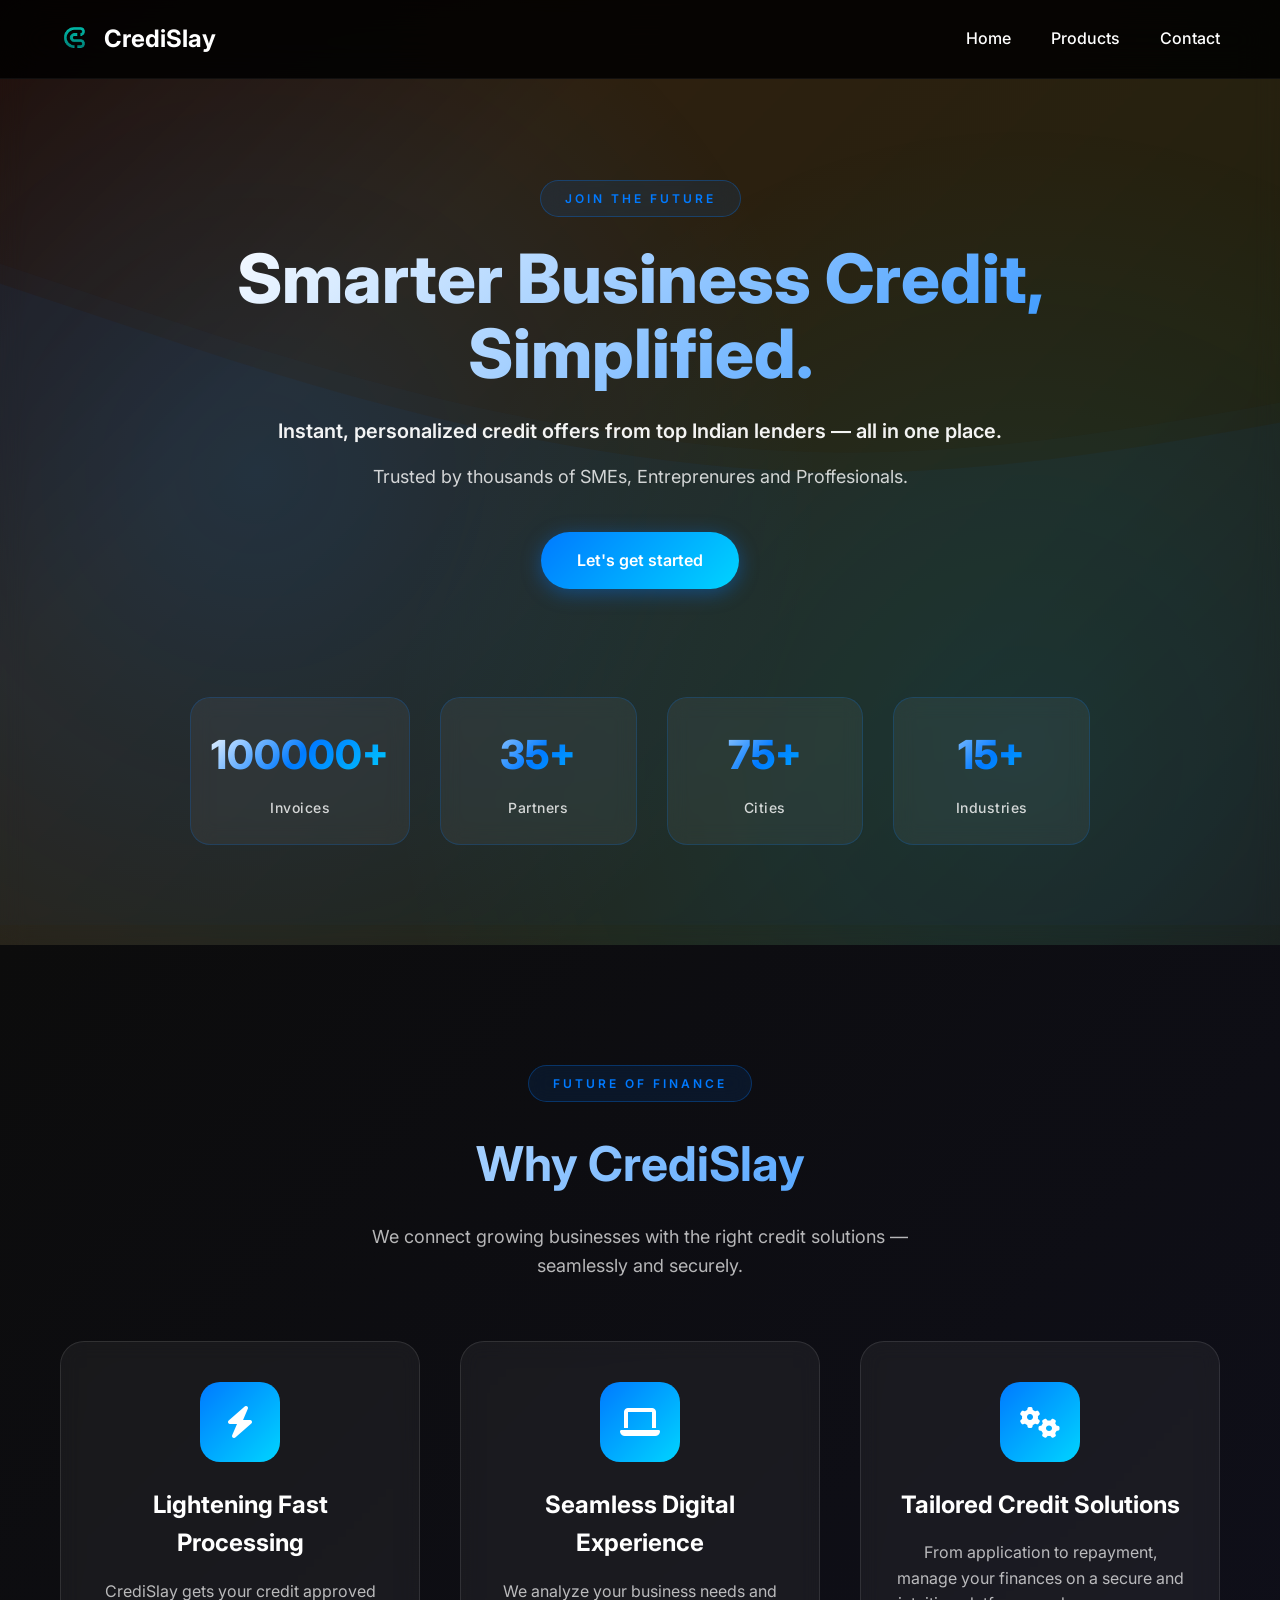
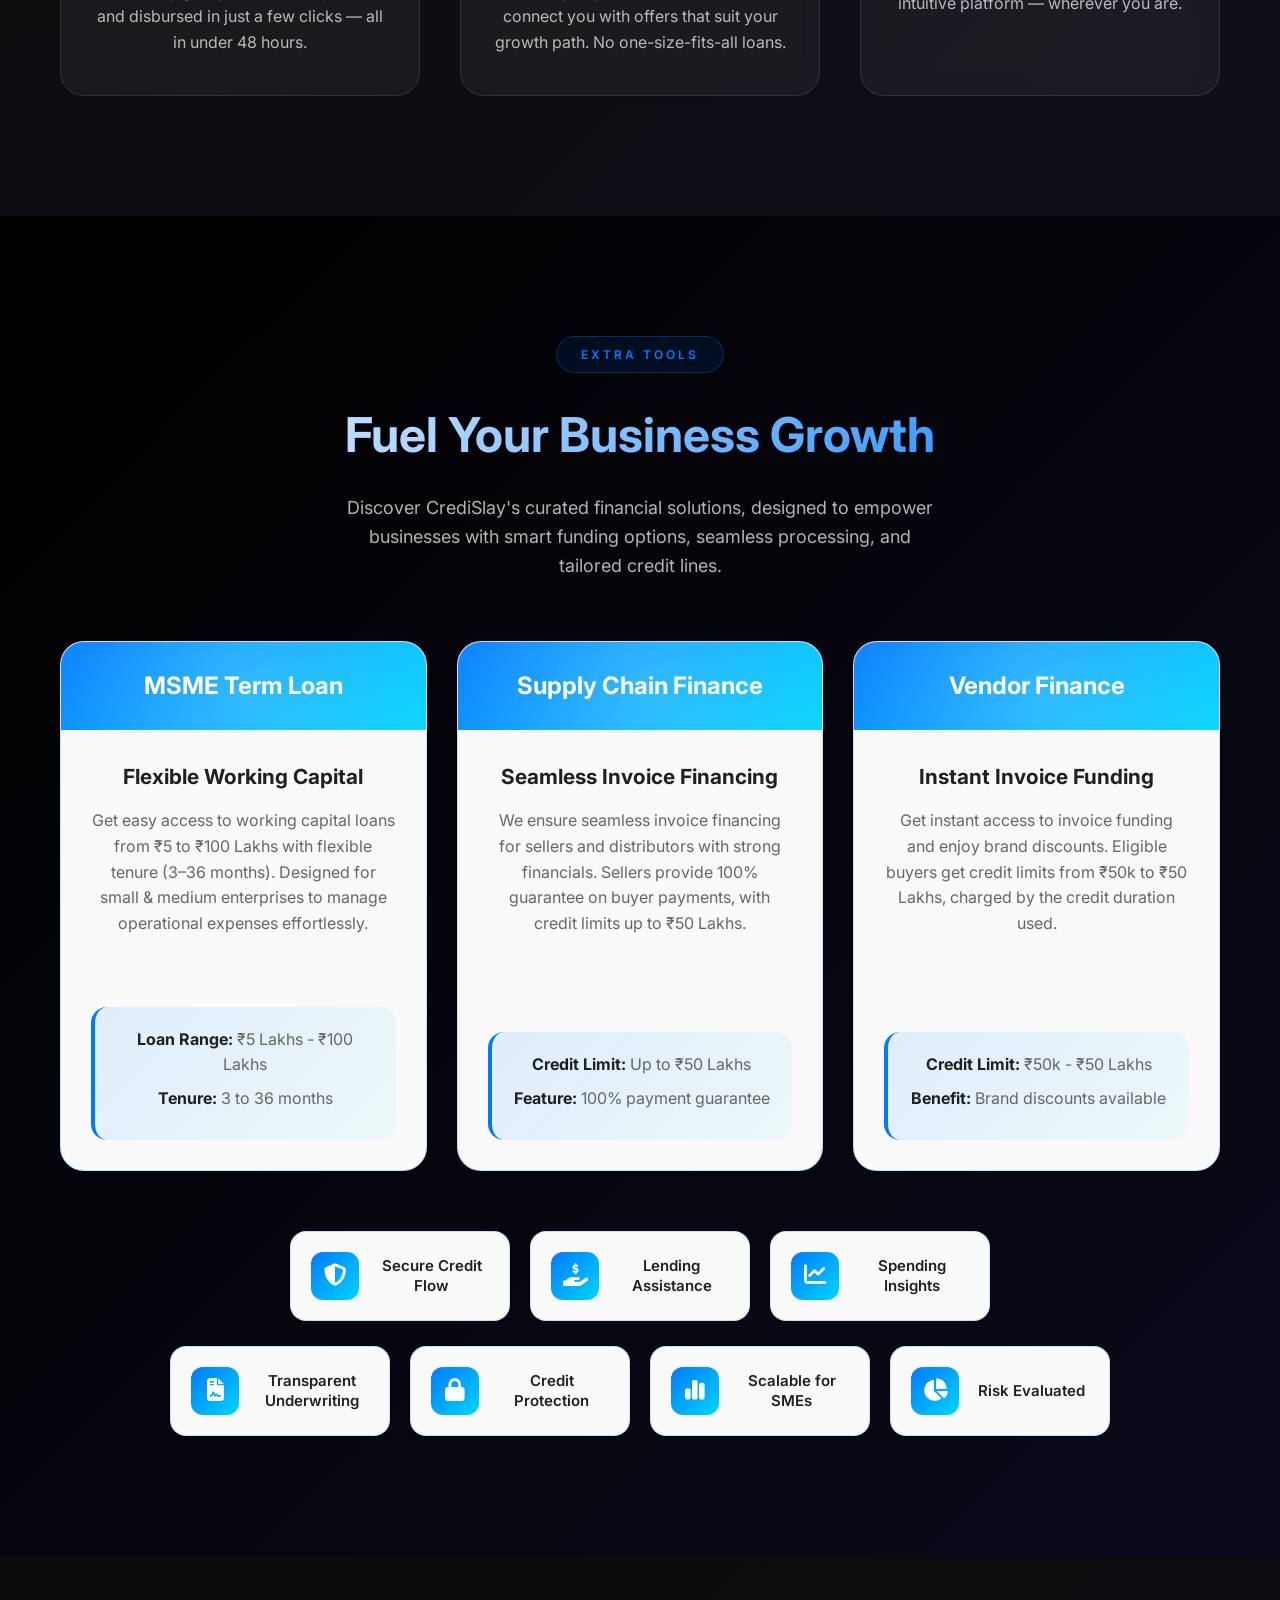
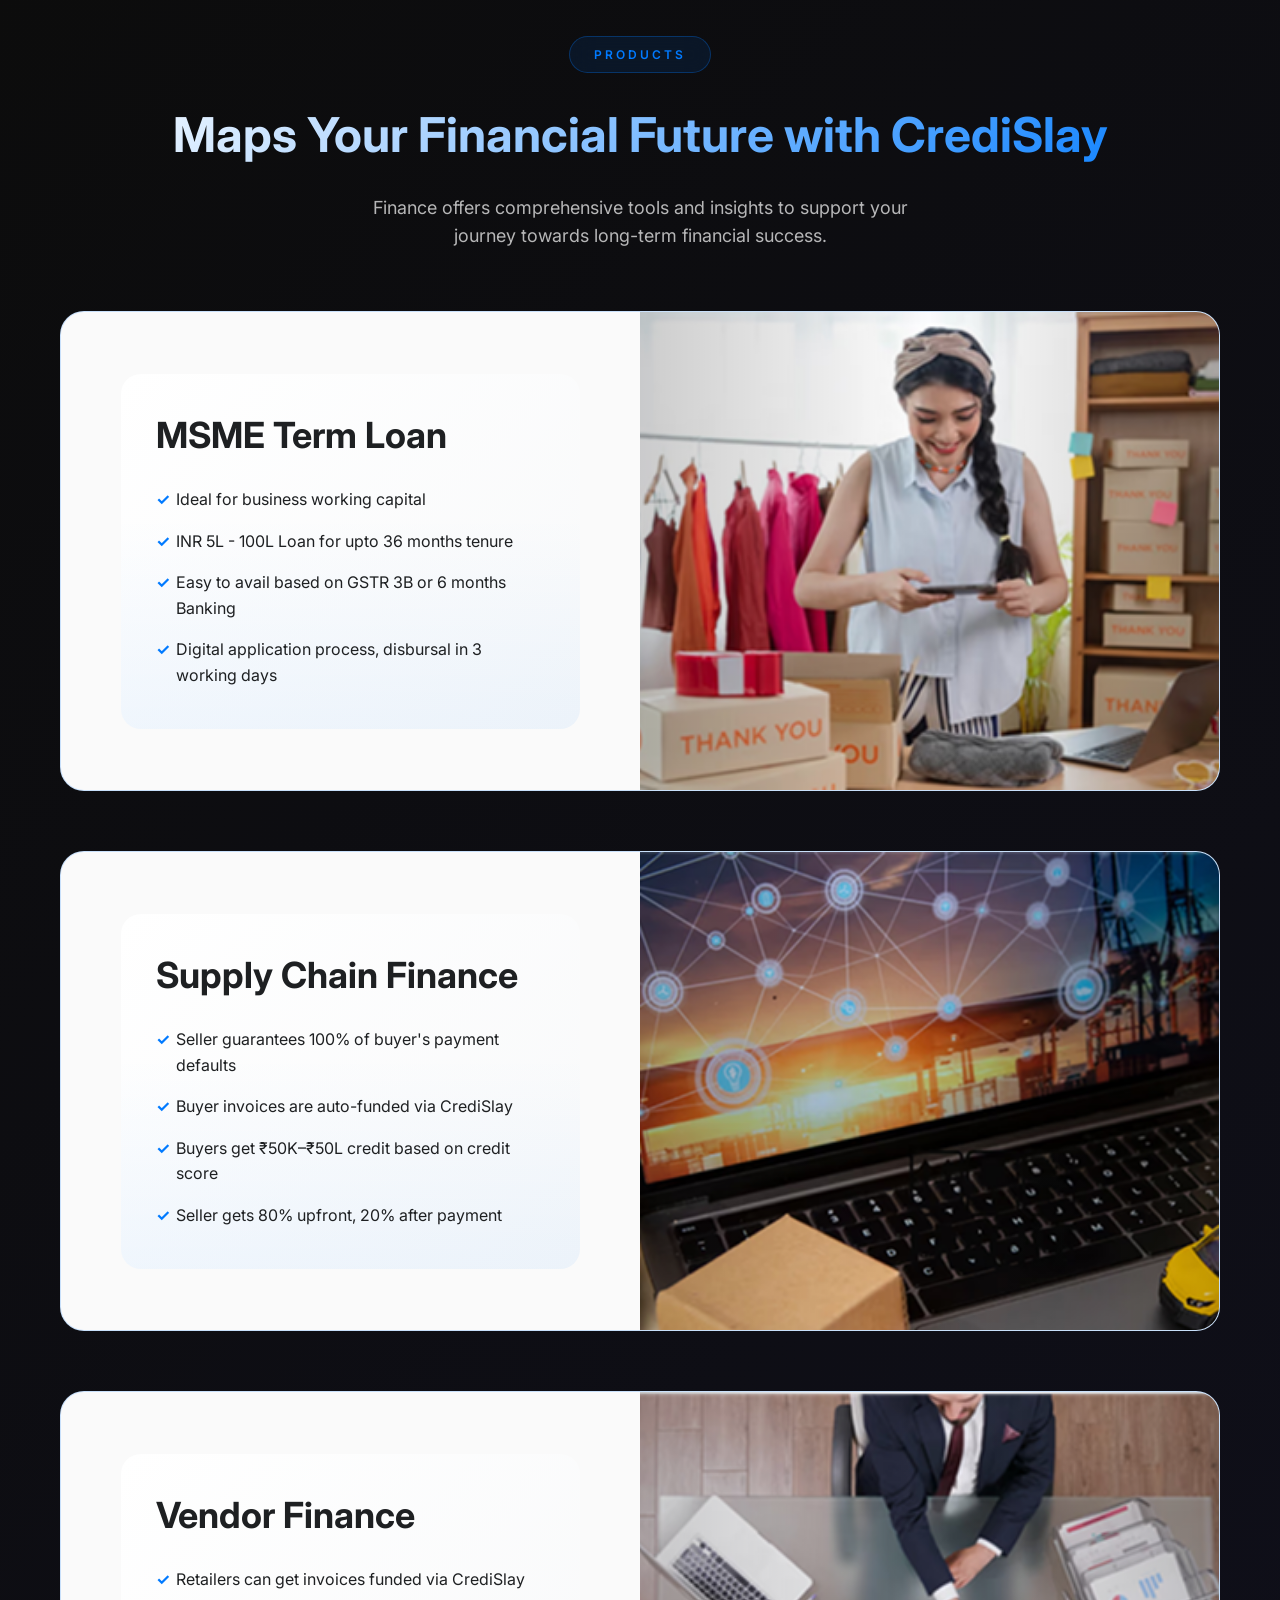
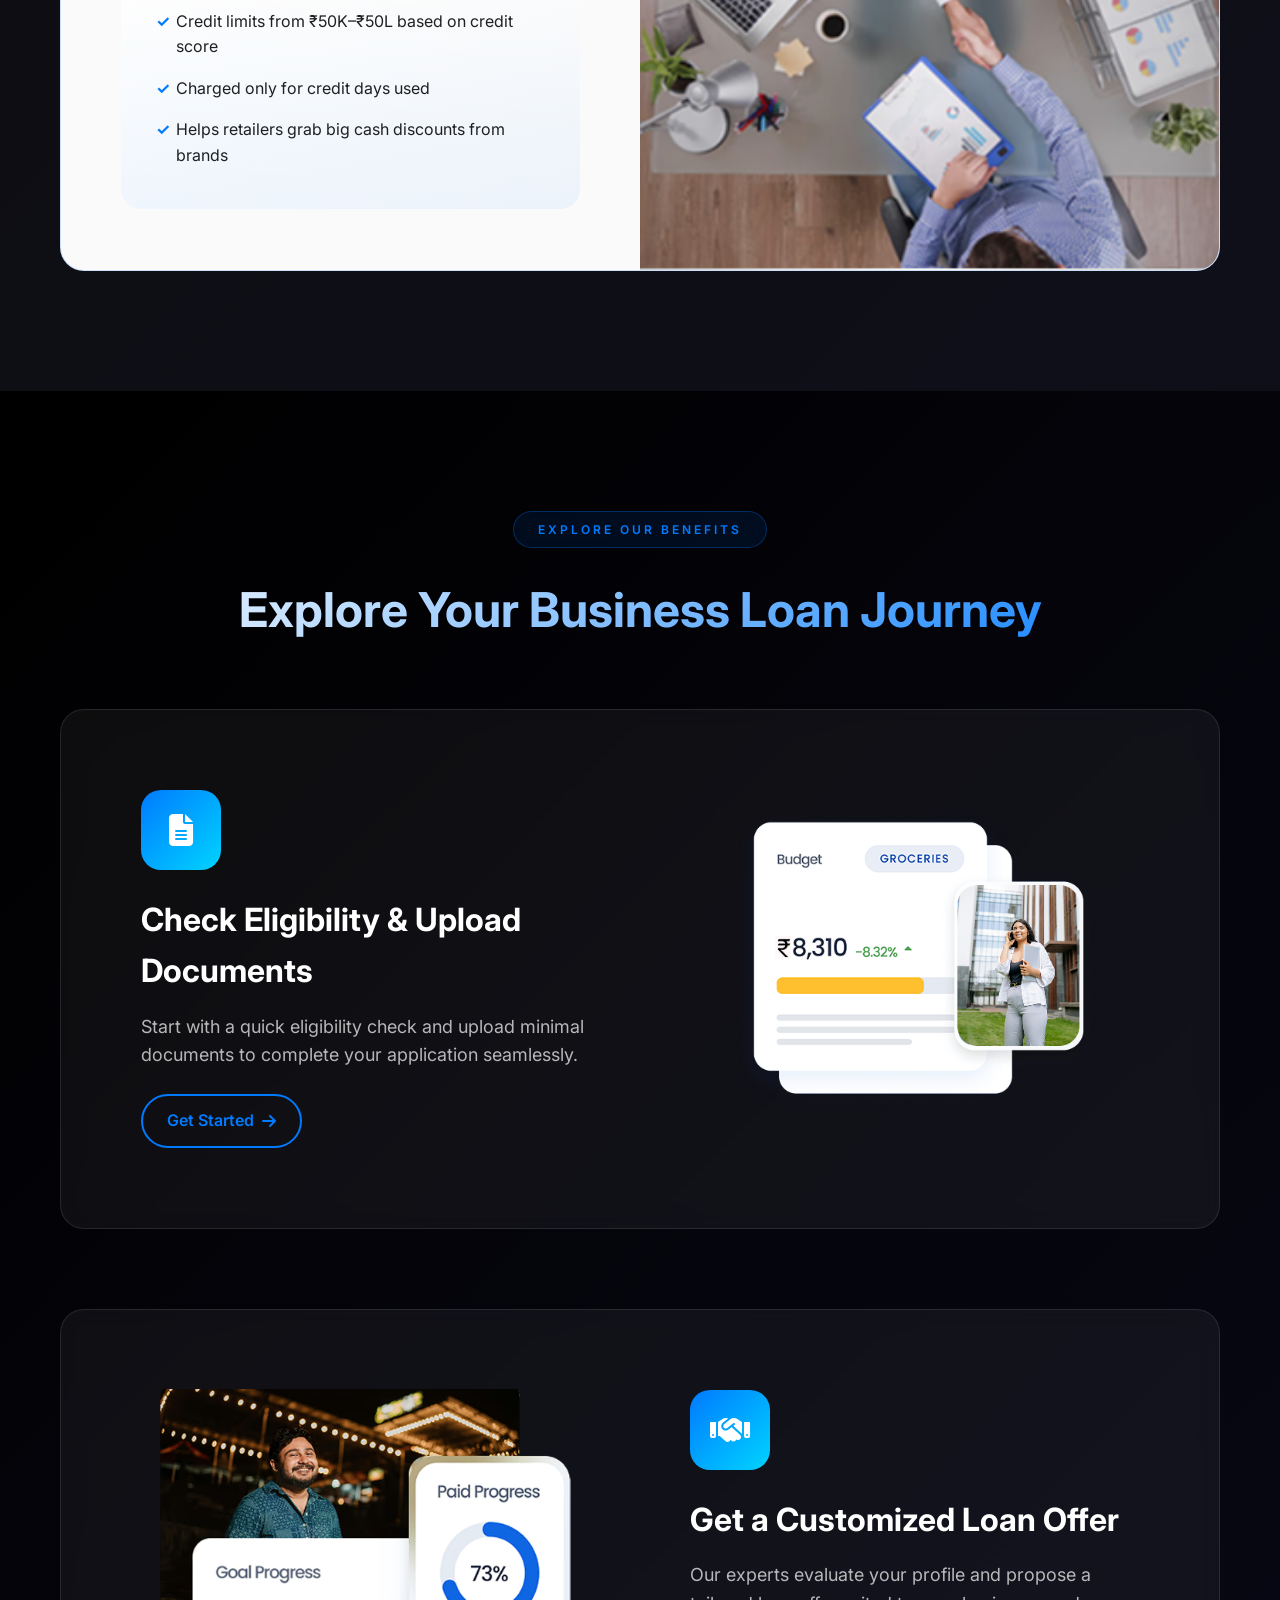
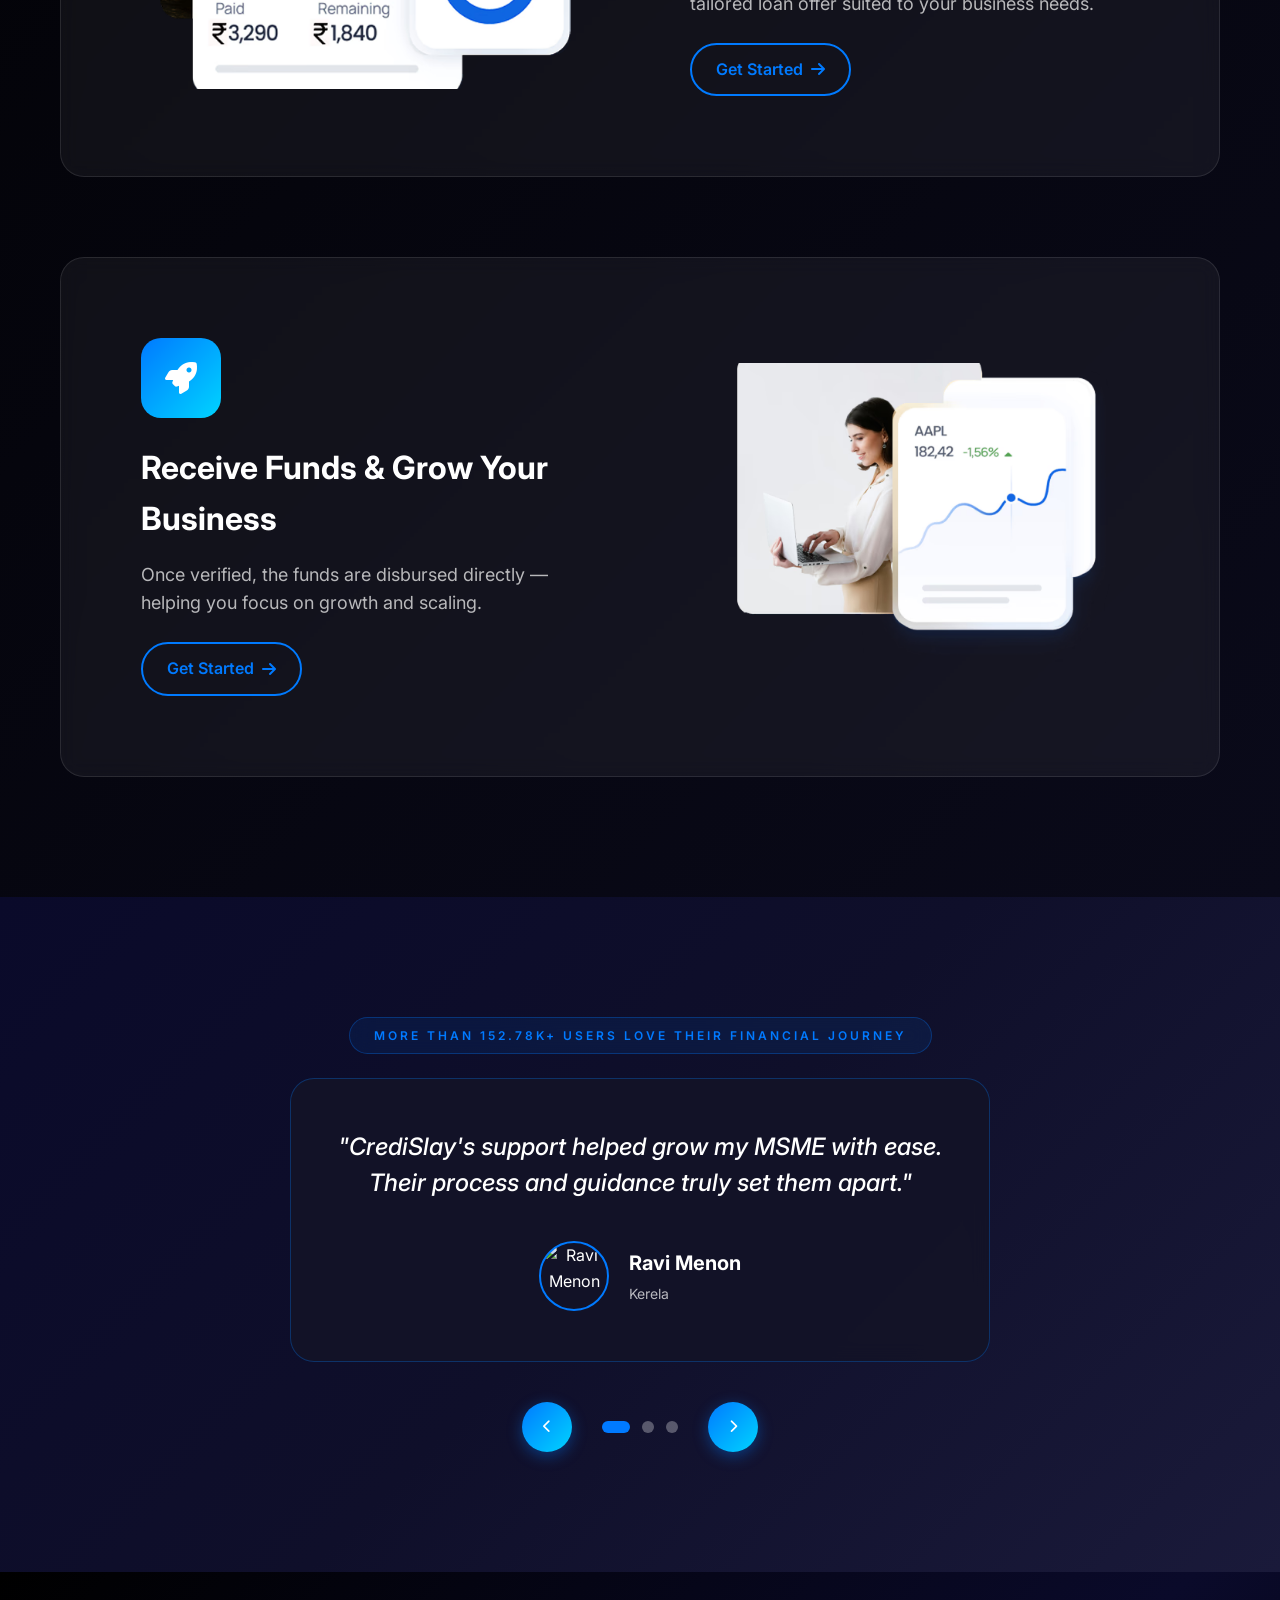
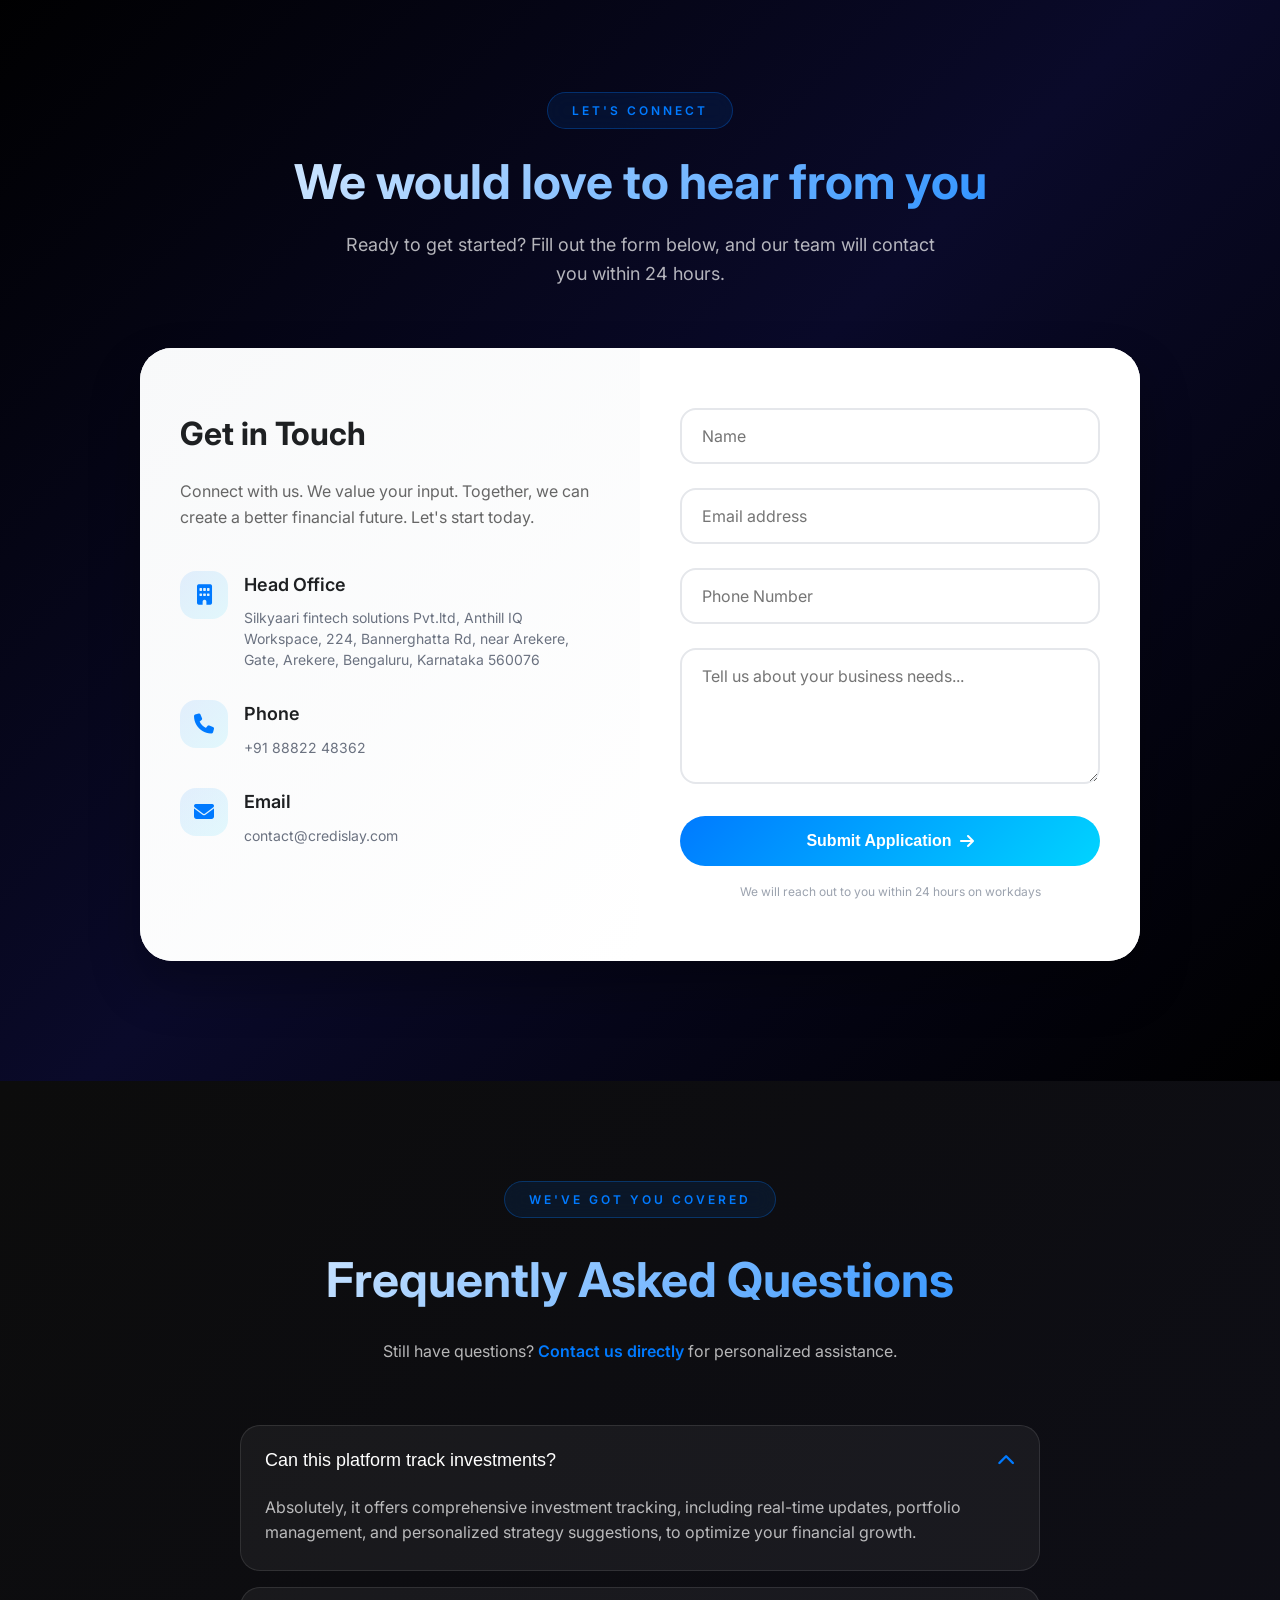
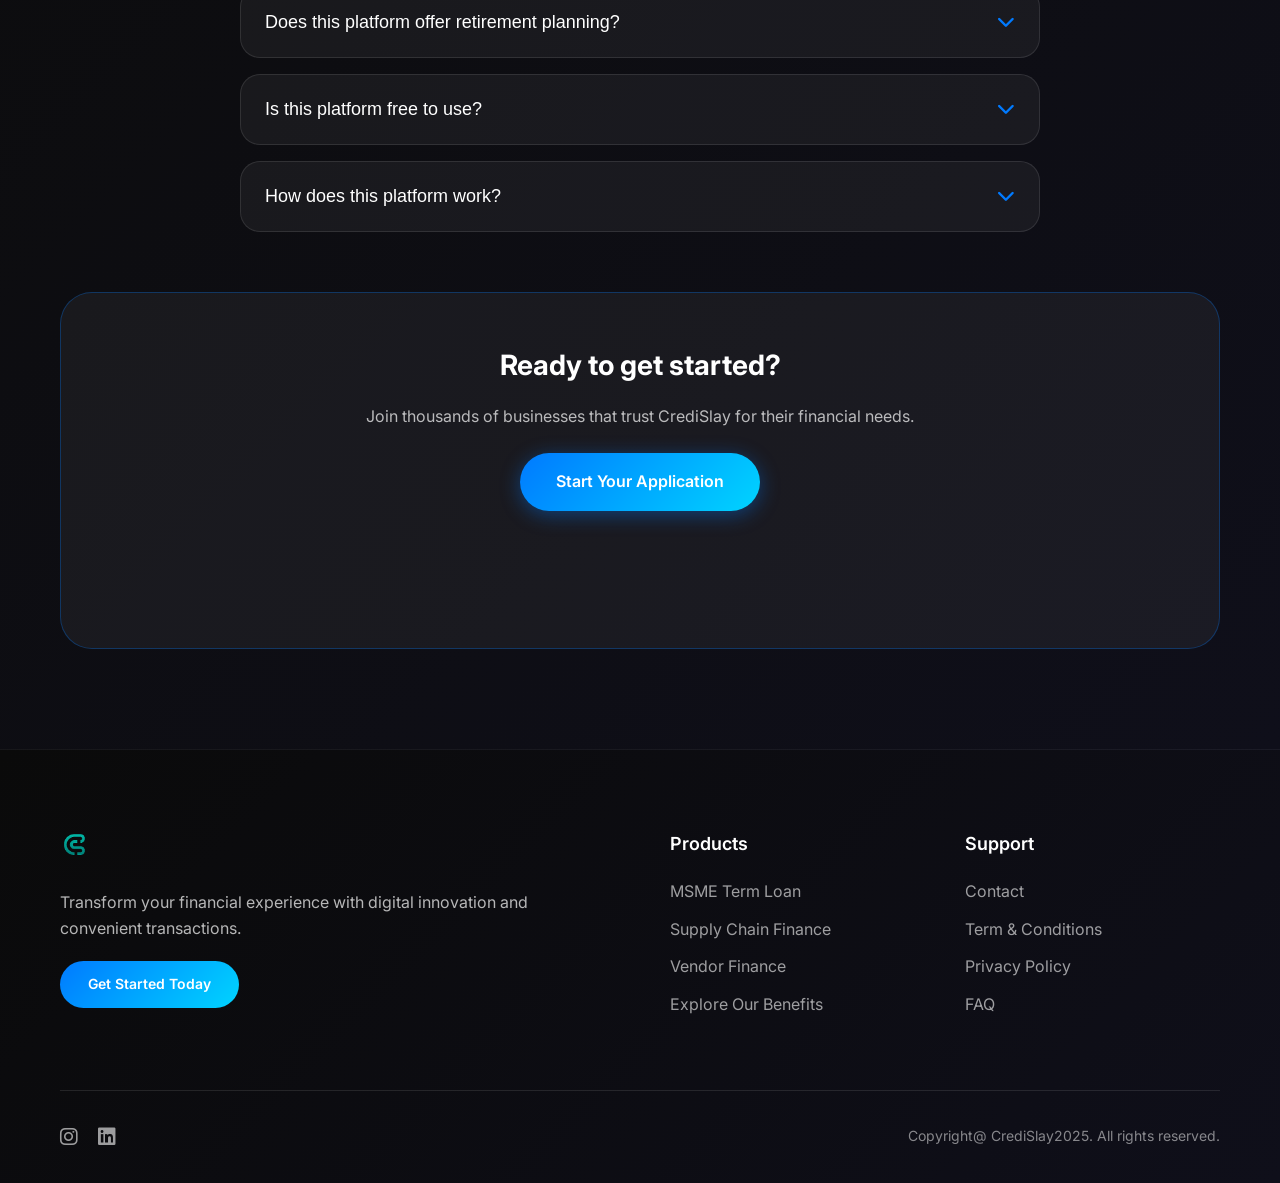
==== commit a354cc4c: "term changes" ====
--- a/index.html
+++ b/index.html
@@ -79,7 +79,7 @@
                     <div class="feature-icon">
                         <i class="fas fa-bolt"></i>
                     </div>
-                    <h4>Lightening Fast Aggregation</h4>
+                    <h4>Lightening Fast Processing</h4>
                     <p>CrediSlay gets your credit approved and disbursed in just a few clicks — all in under 48 hours.</p>
                 </div>
                 <div class="feature-card">
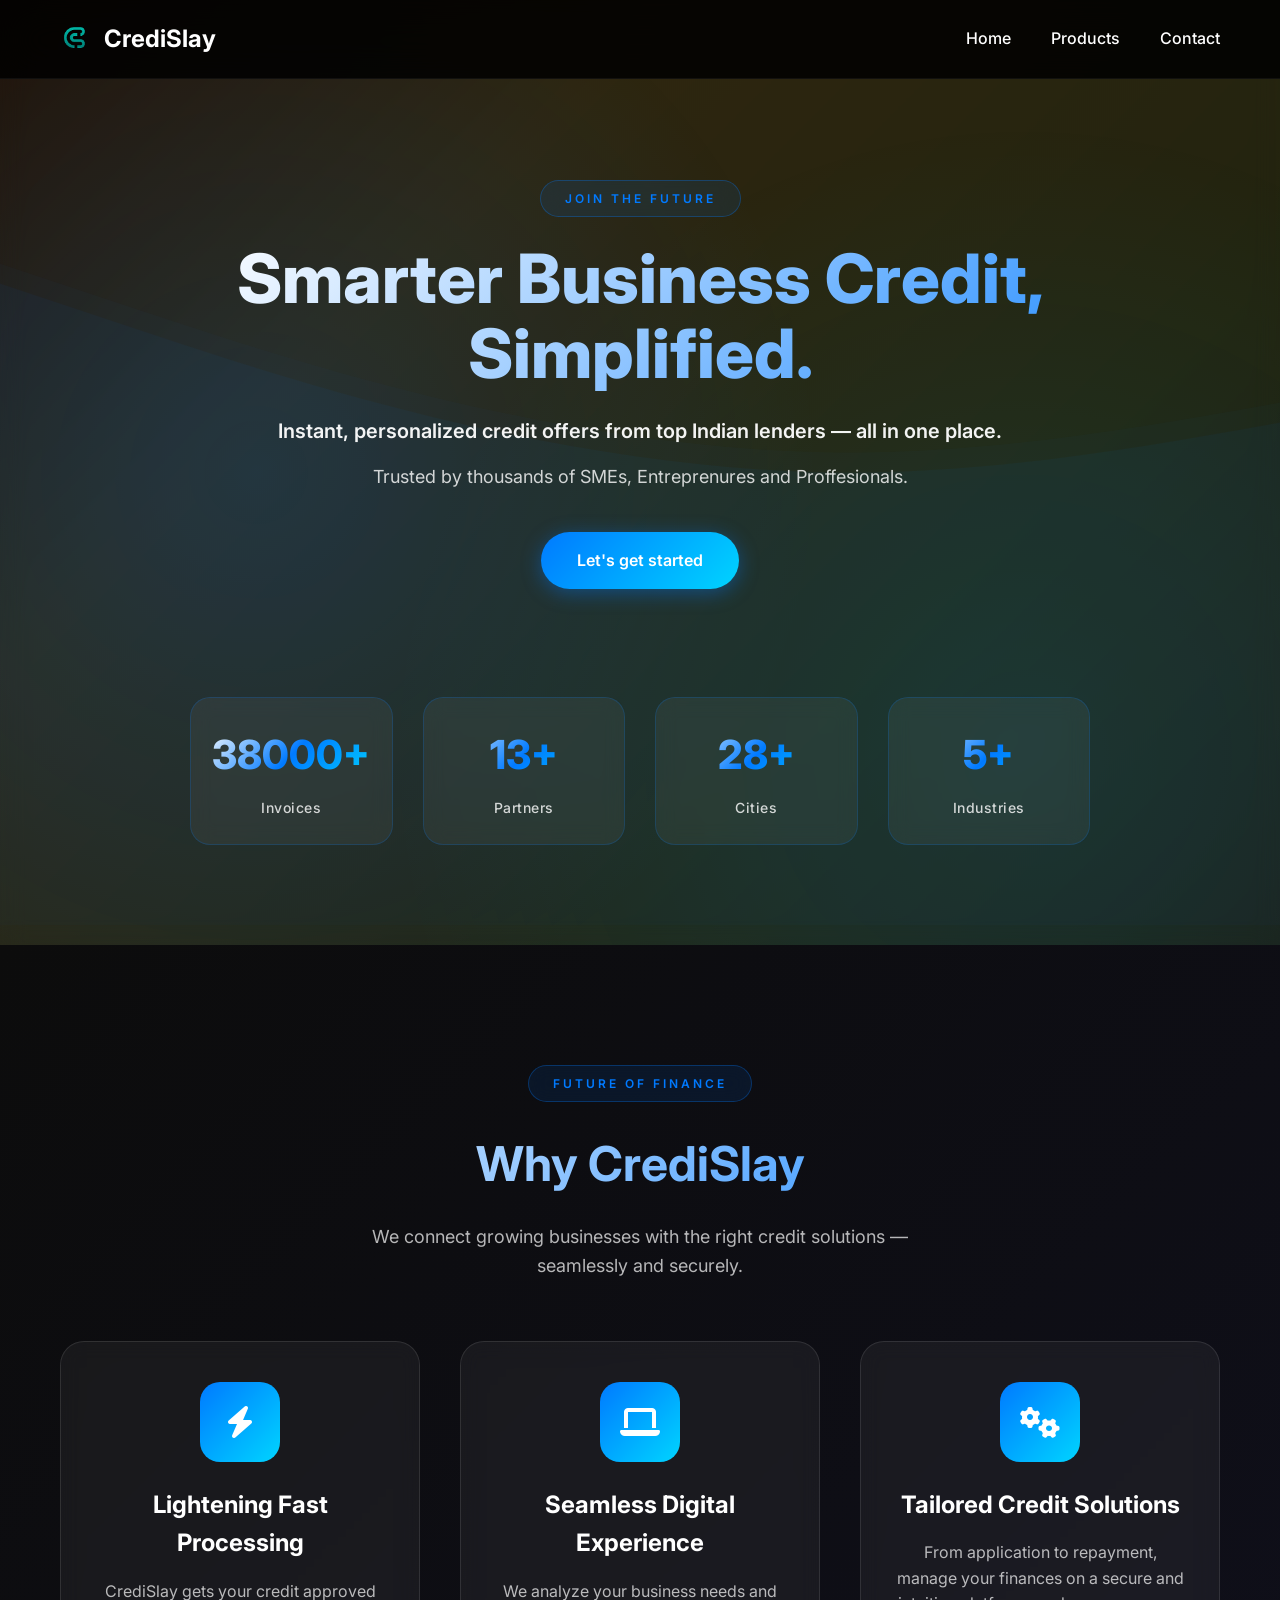
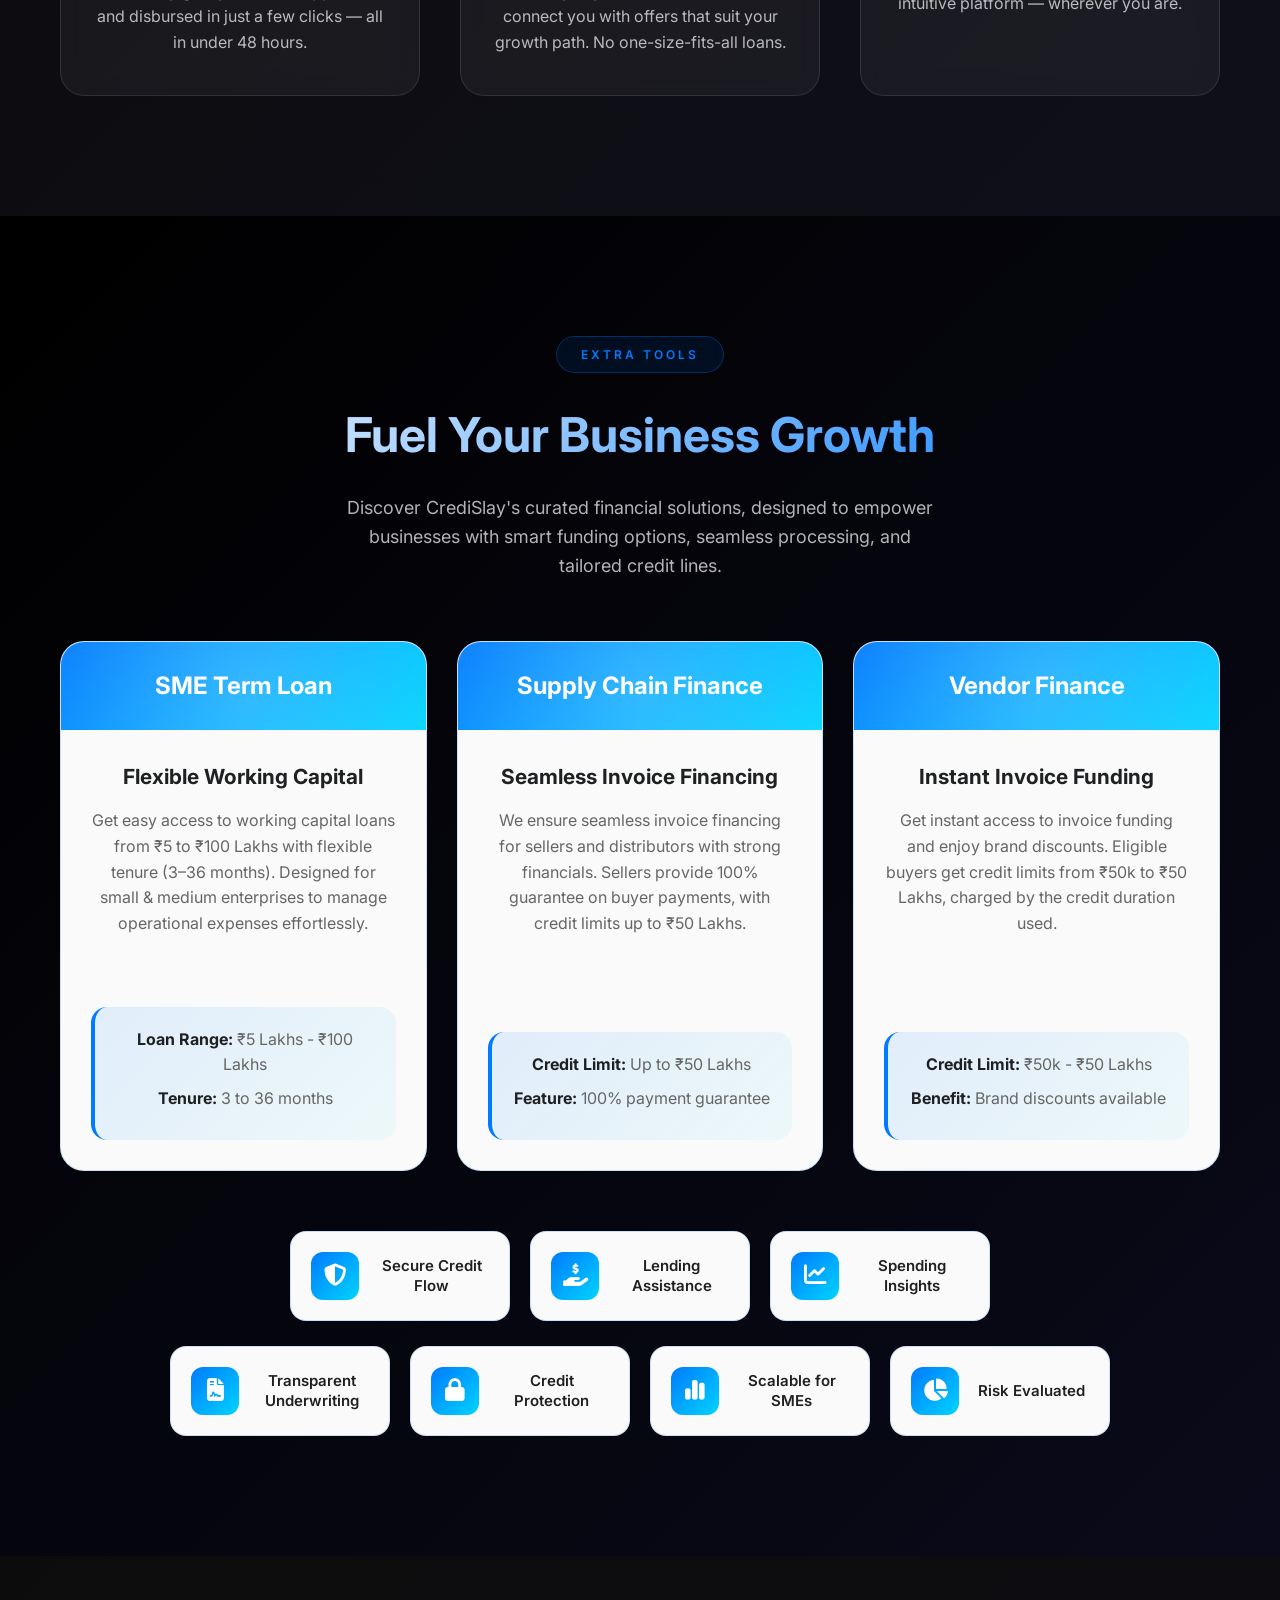
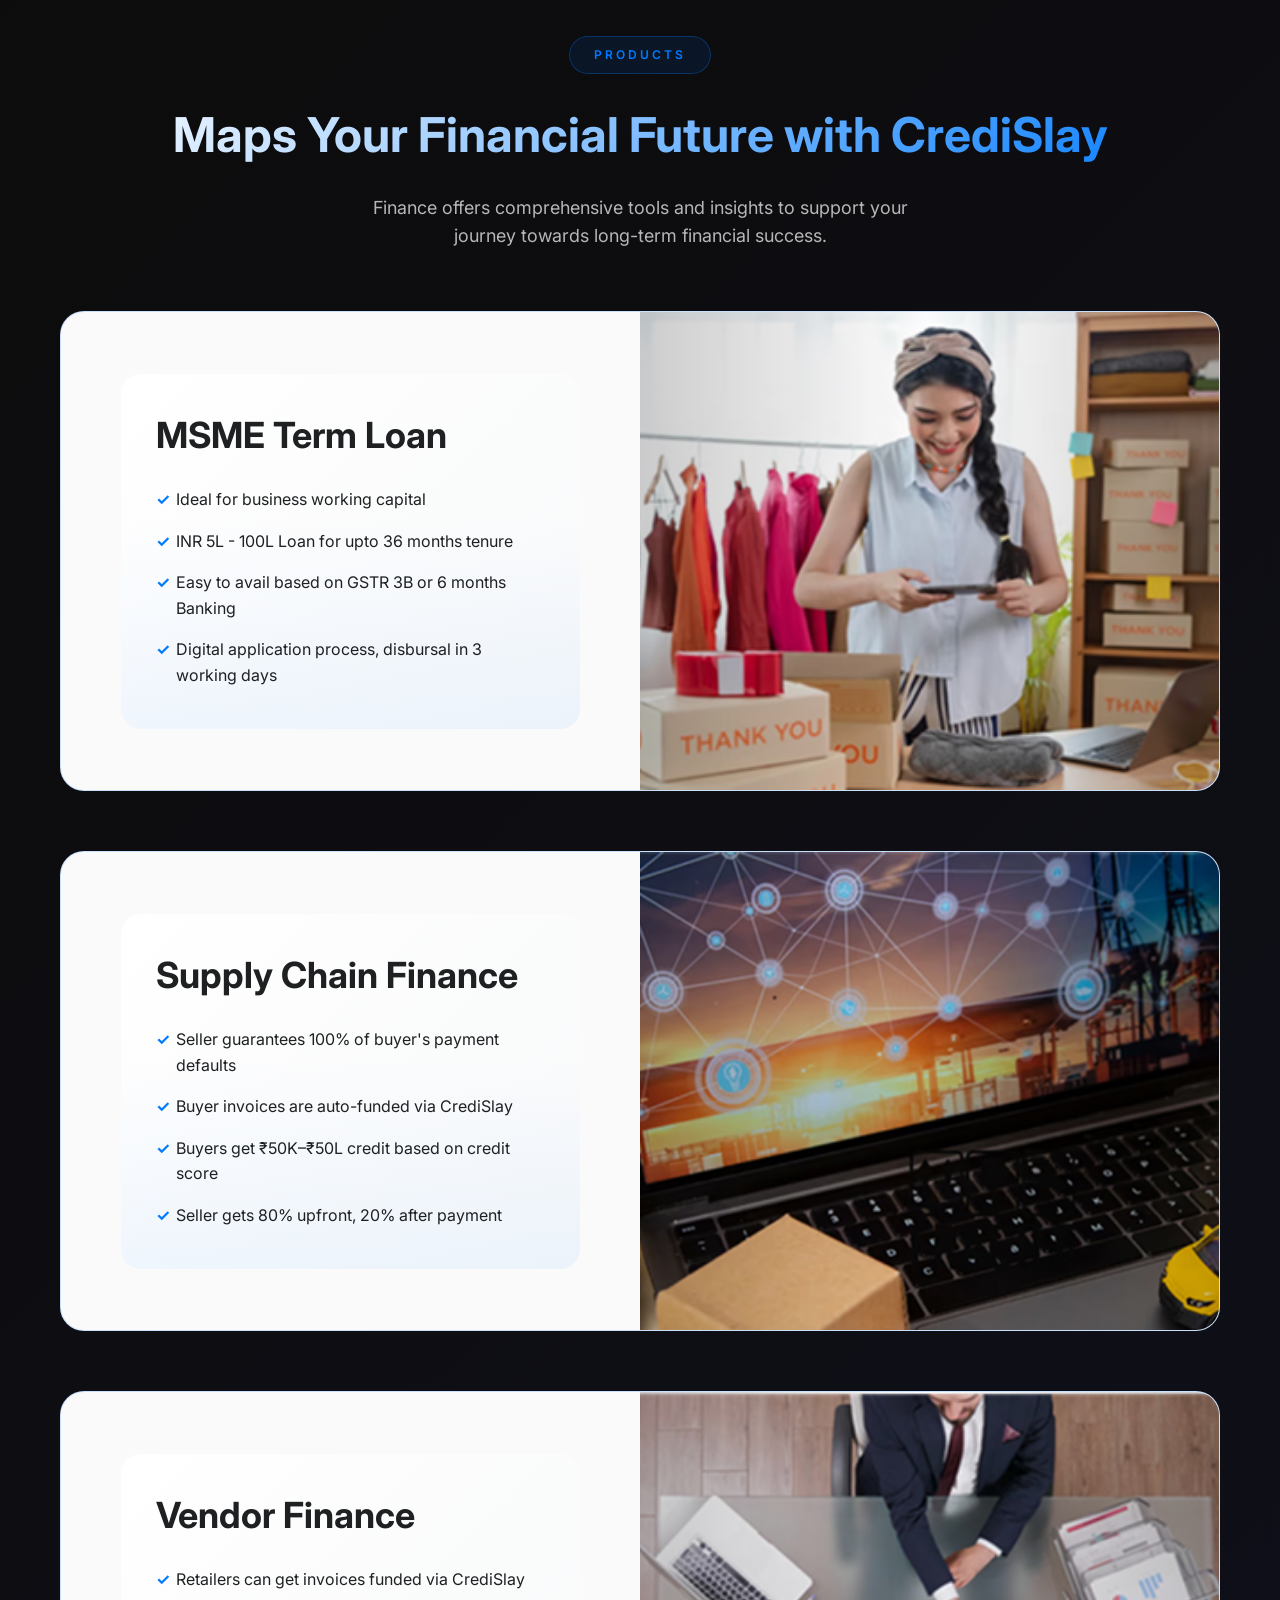
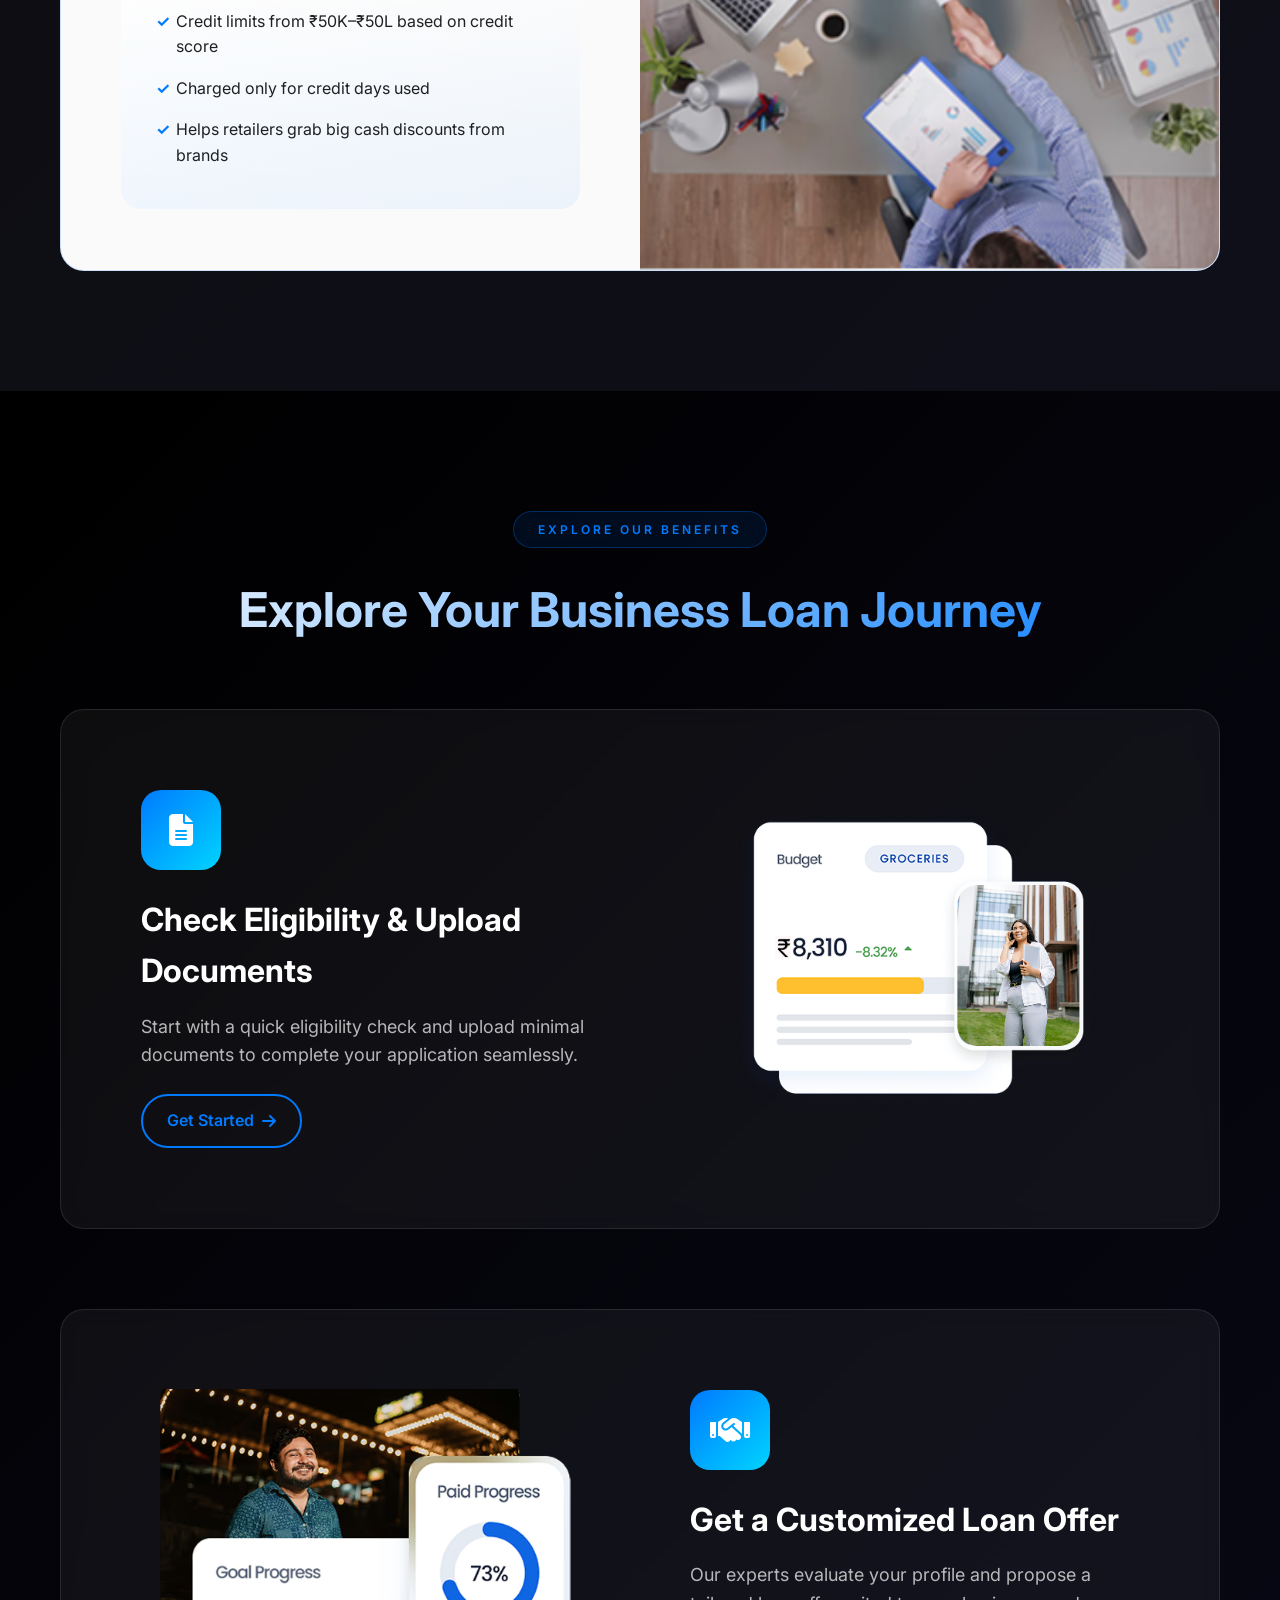
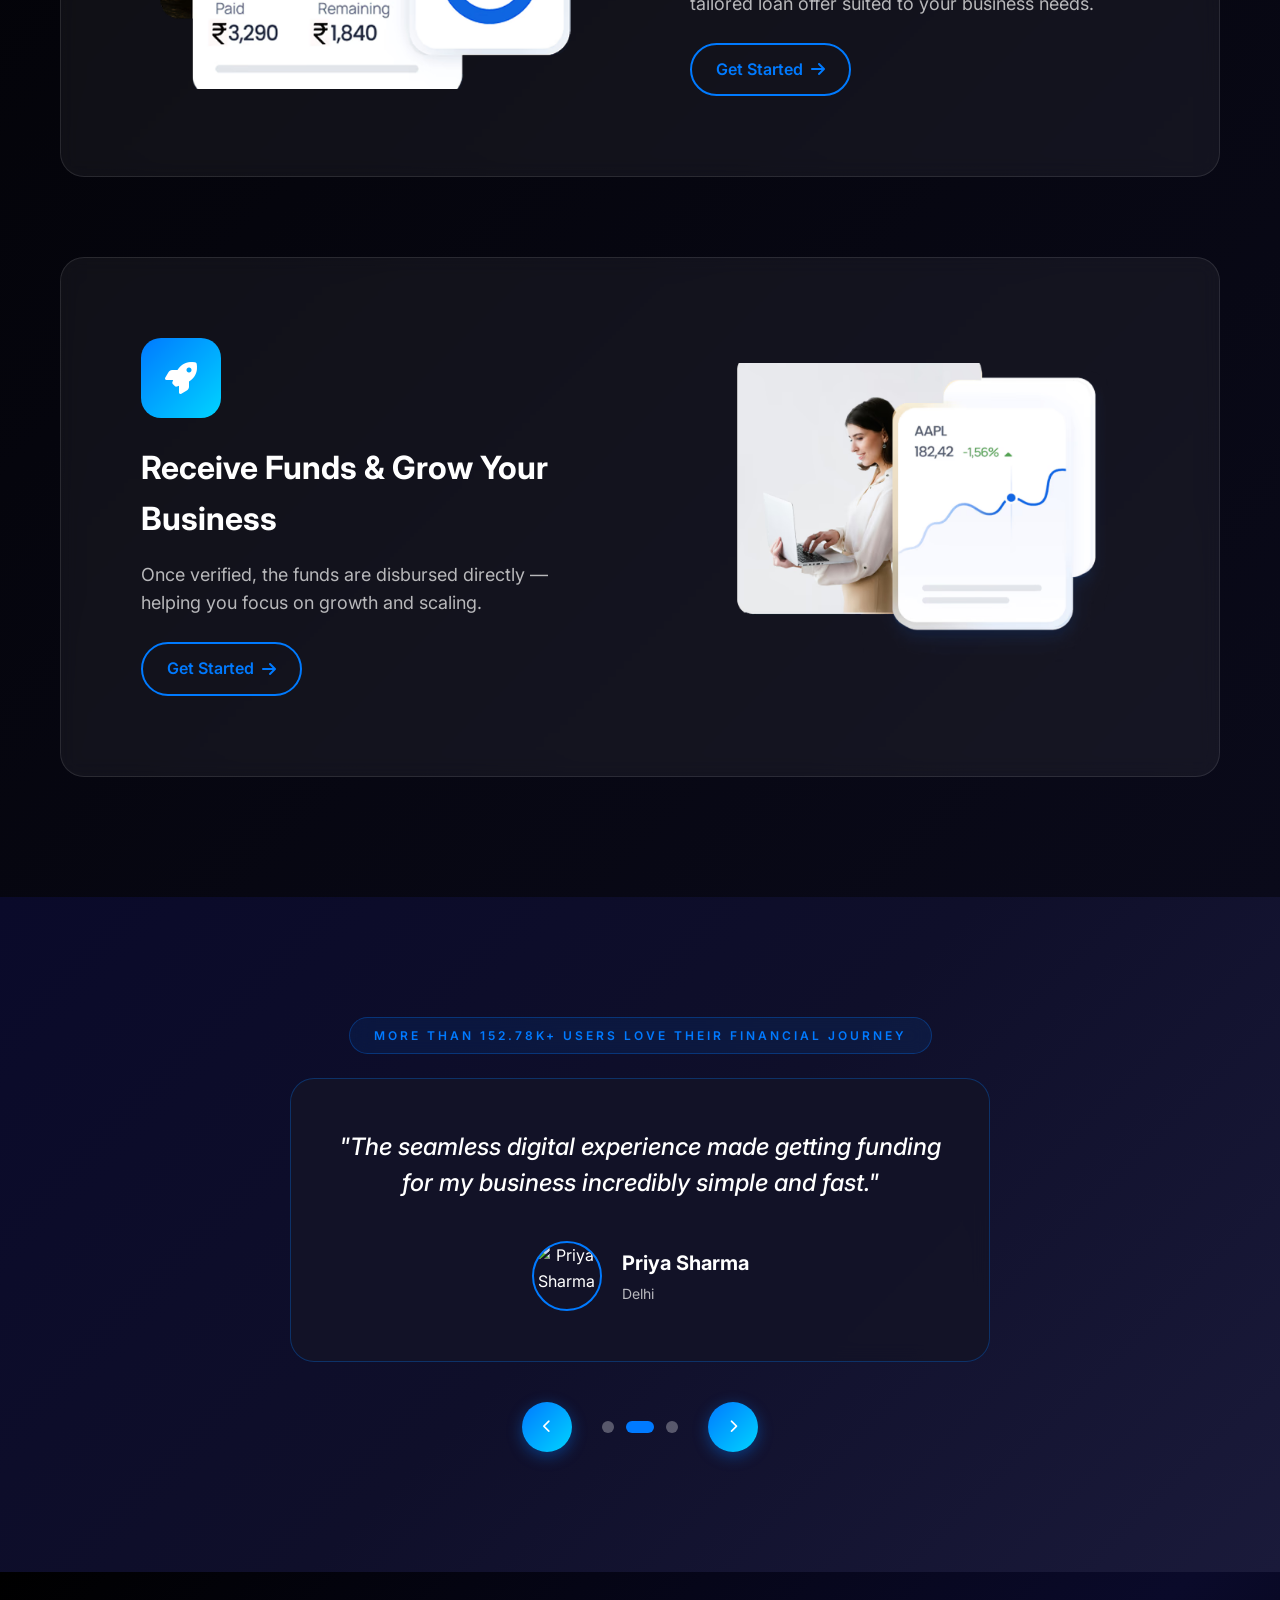
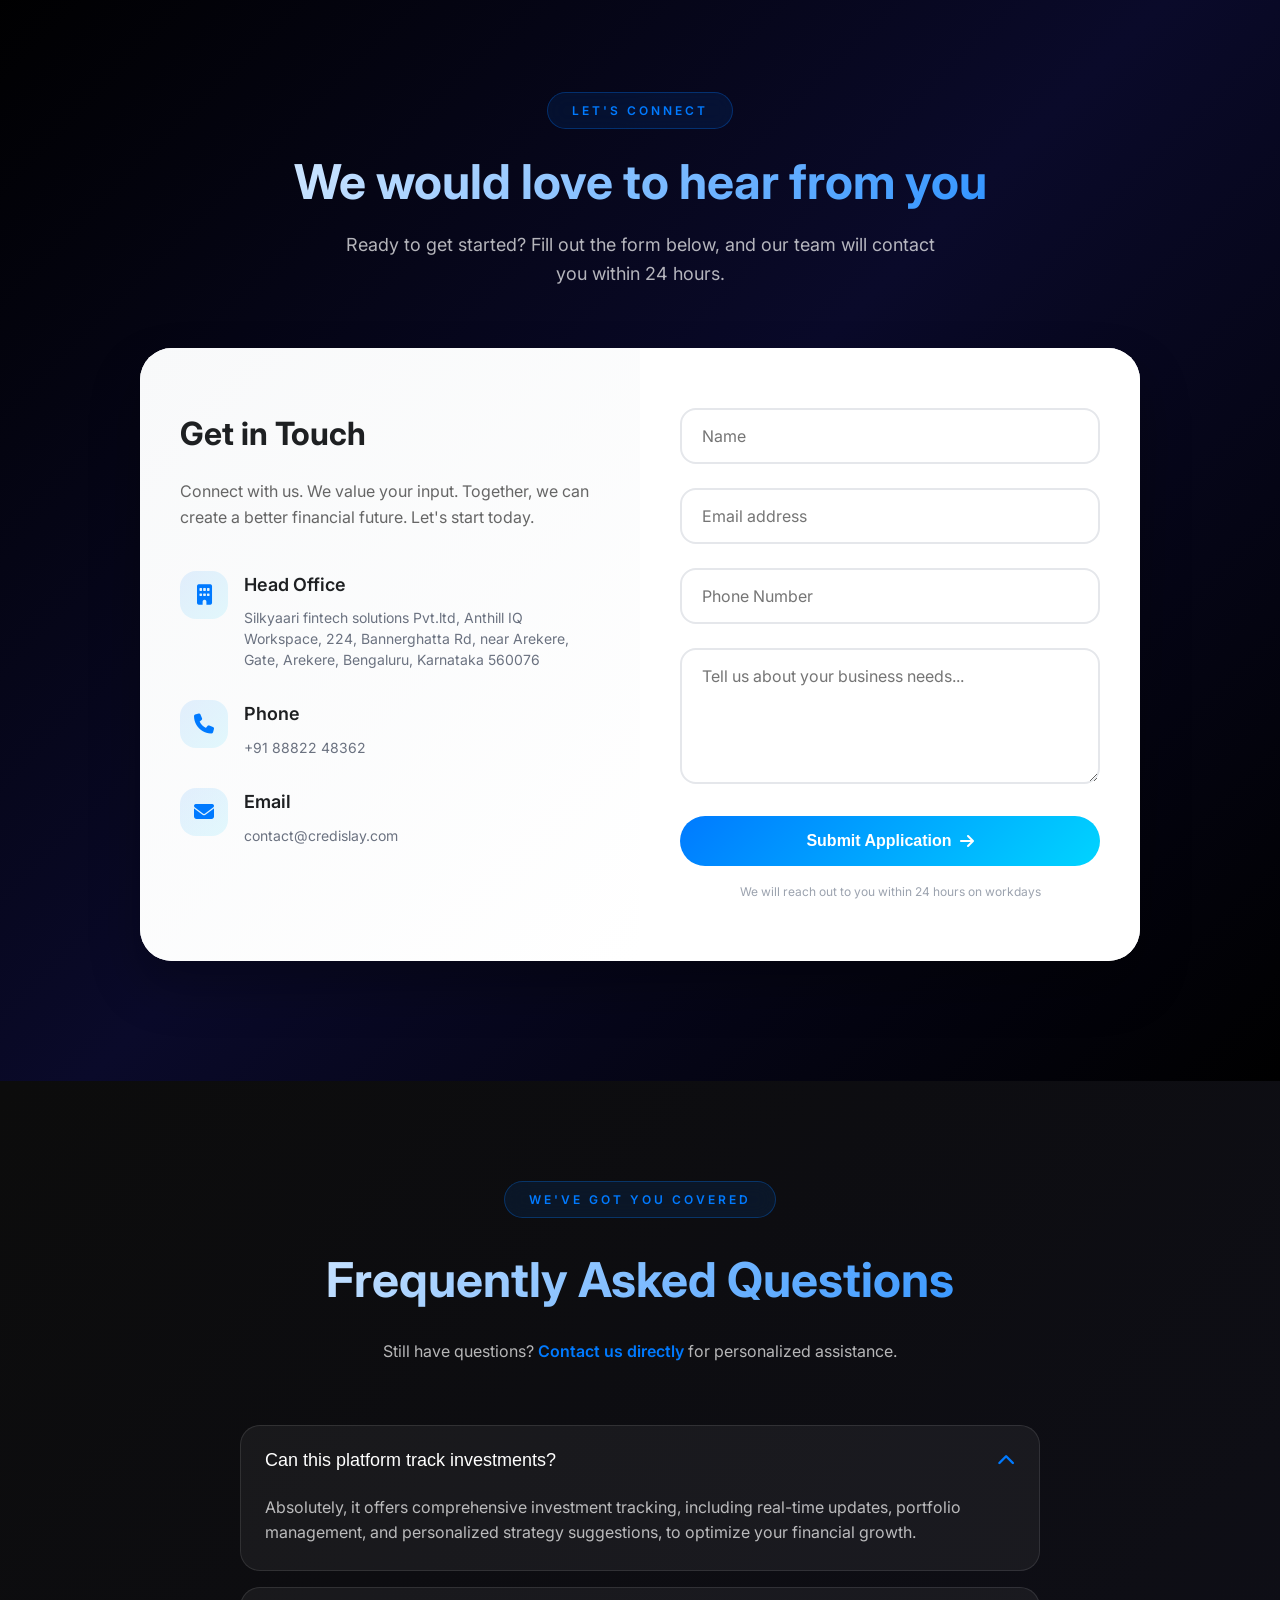
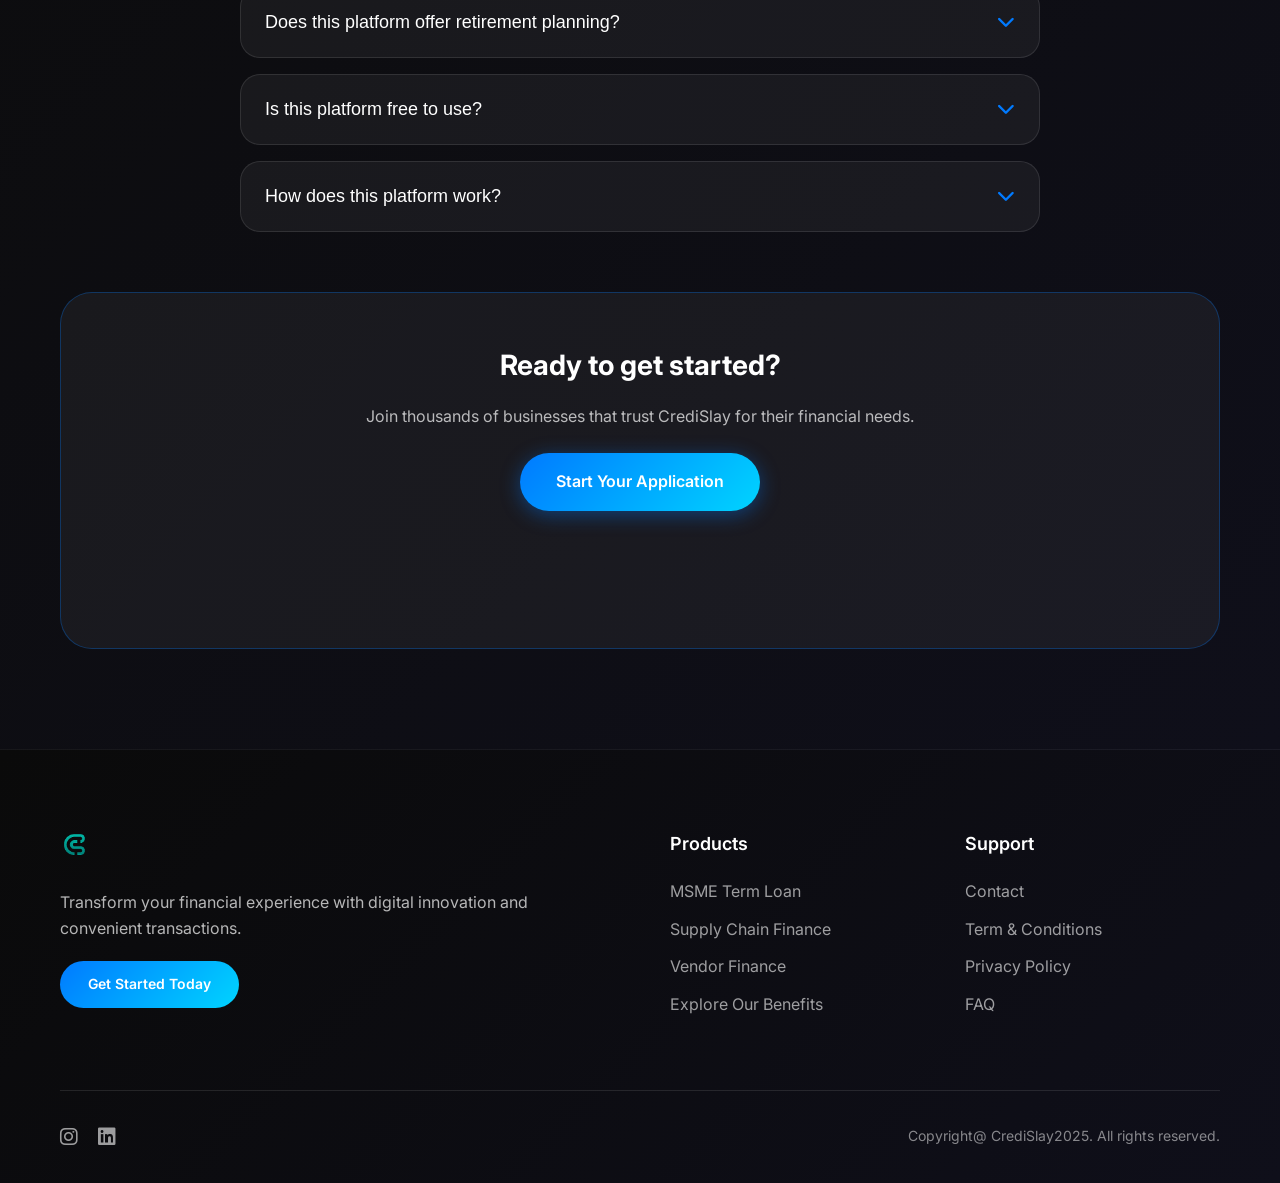
==== commit a26c54ee: "term changes" ====
--- a/index.html
+++ b/index.html
@@ -111,7 +111,7 @@
                 <!-- MSME Term Loan Card -->
                 <div class="card">
                     <div class="card-header">
-                        <h3>MSME Term Loan</h3>
+                        <h3>SME Term Loan</h3>
                     </div>
                     <div class="card-body">
                         <h4 class="card-title">Flexible Working Capital</h4>
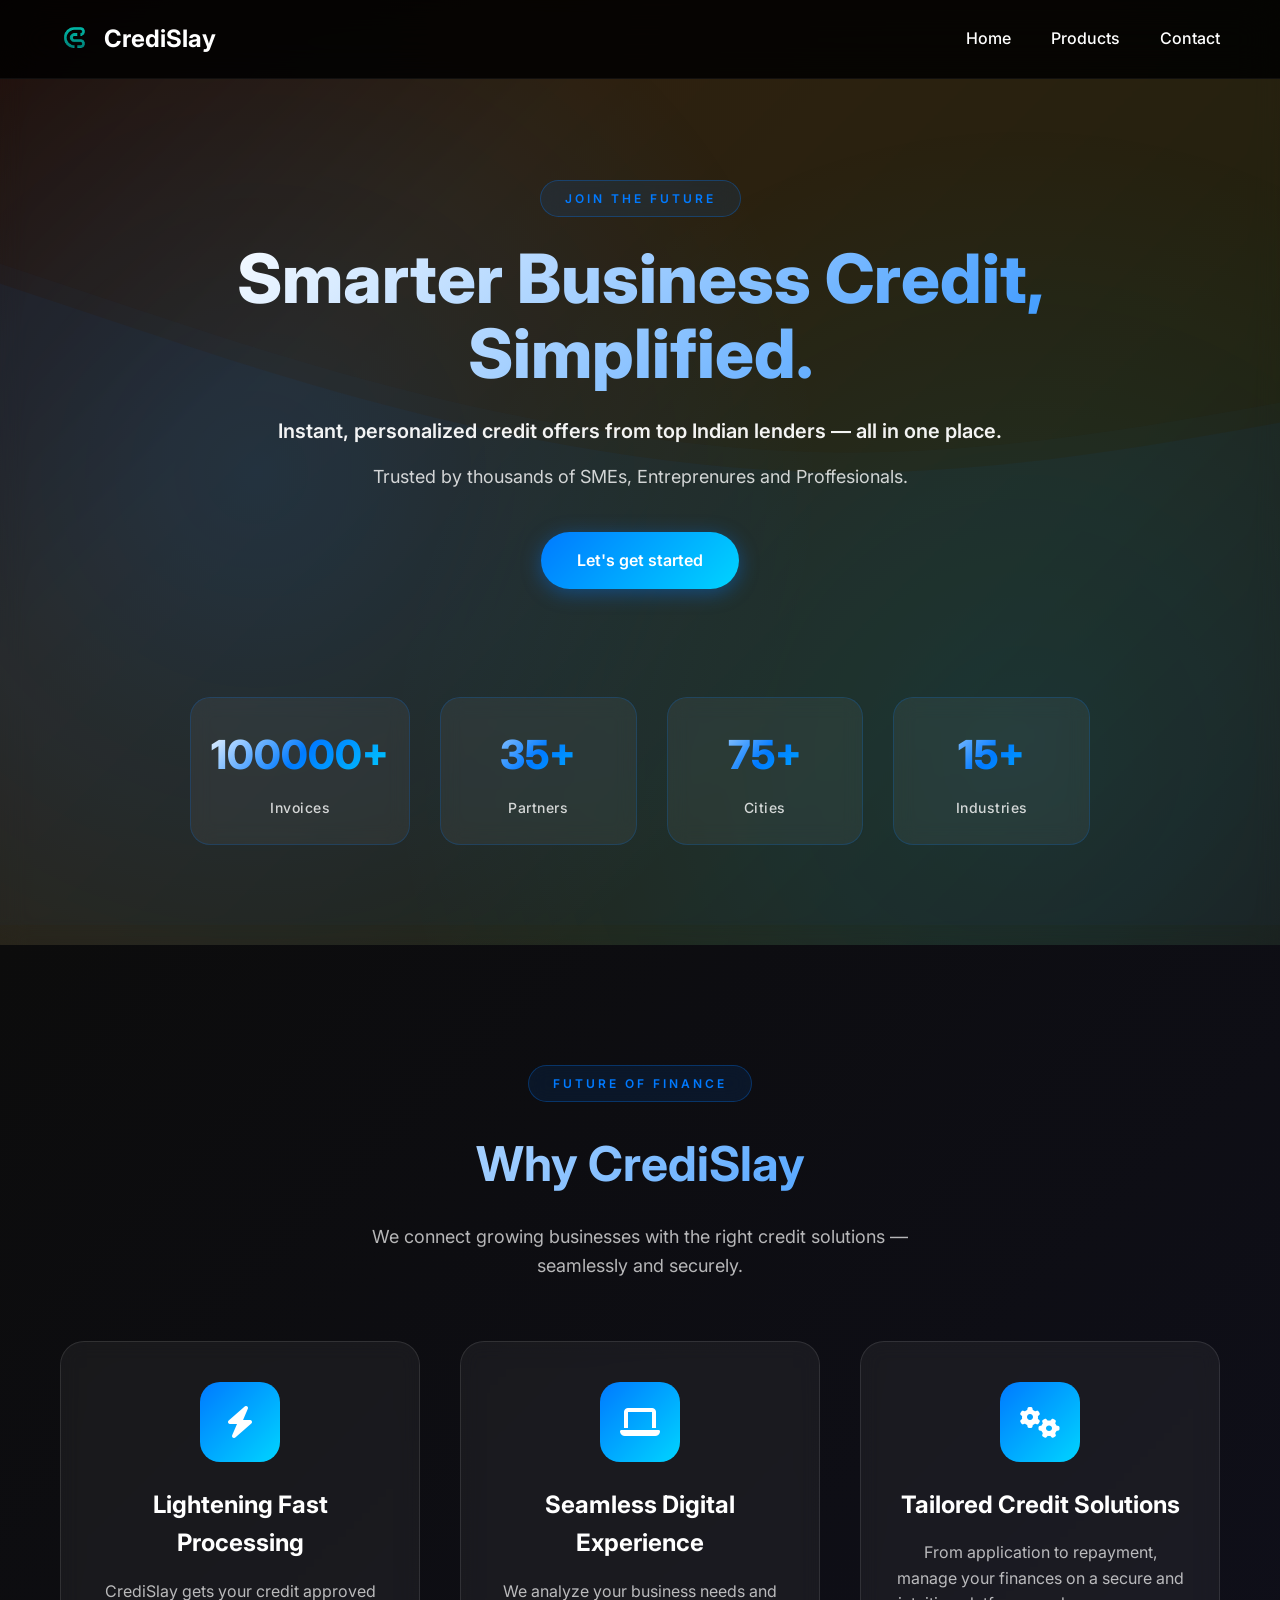
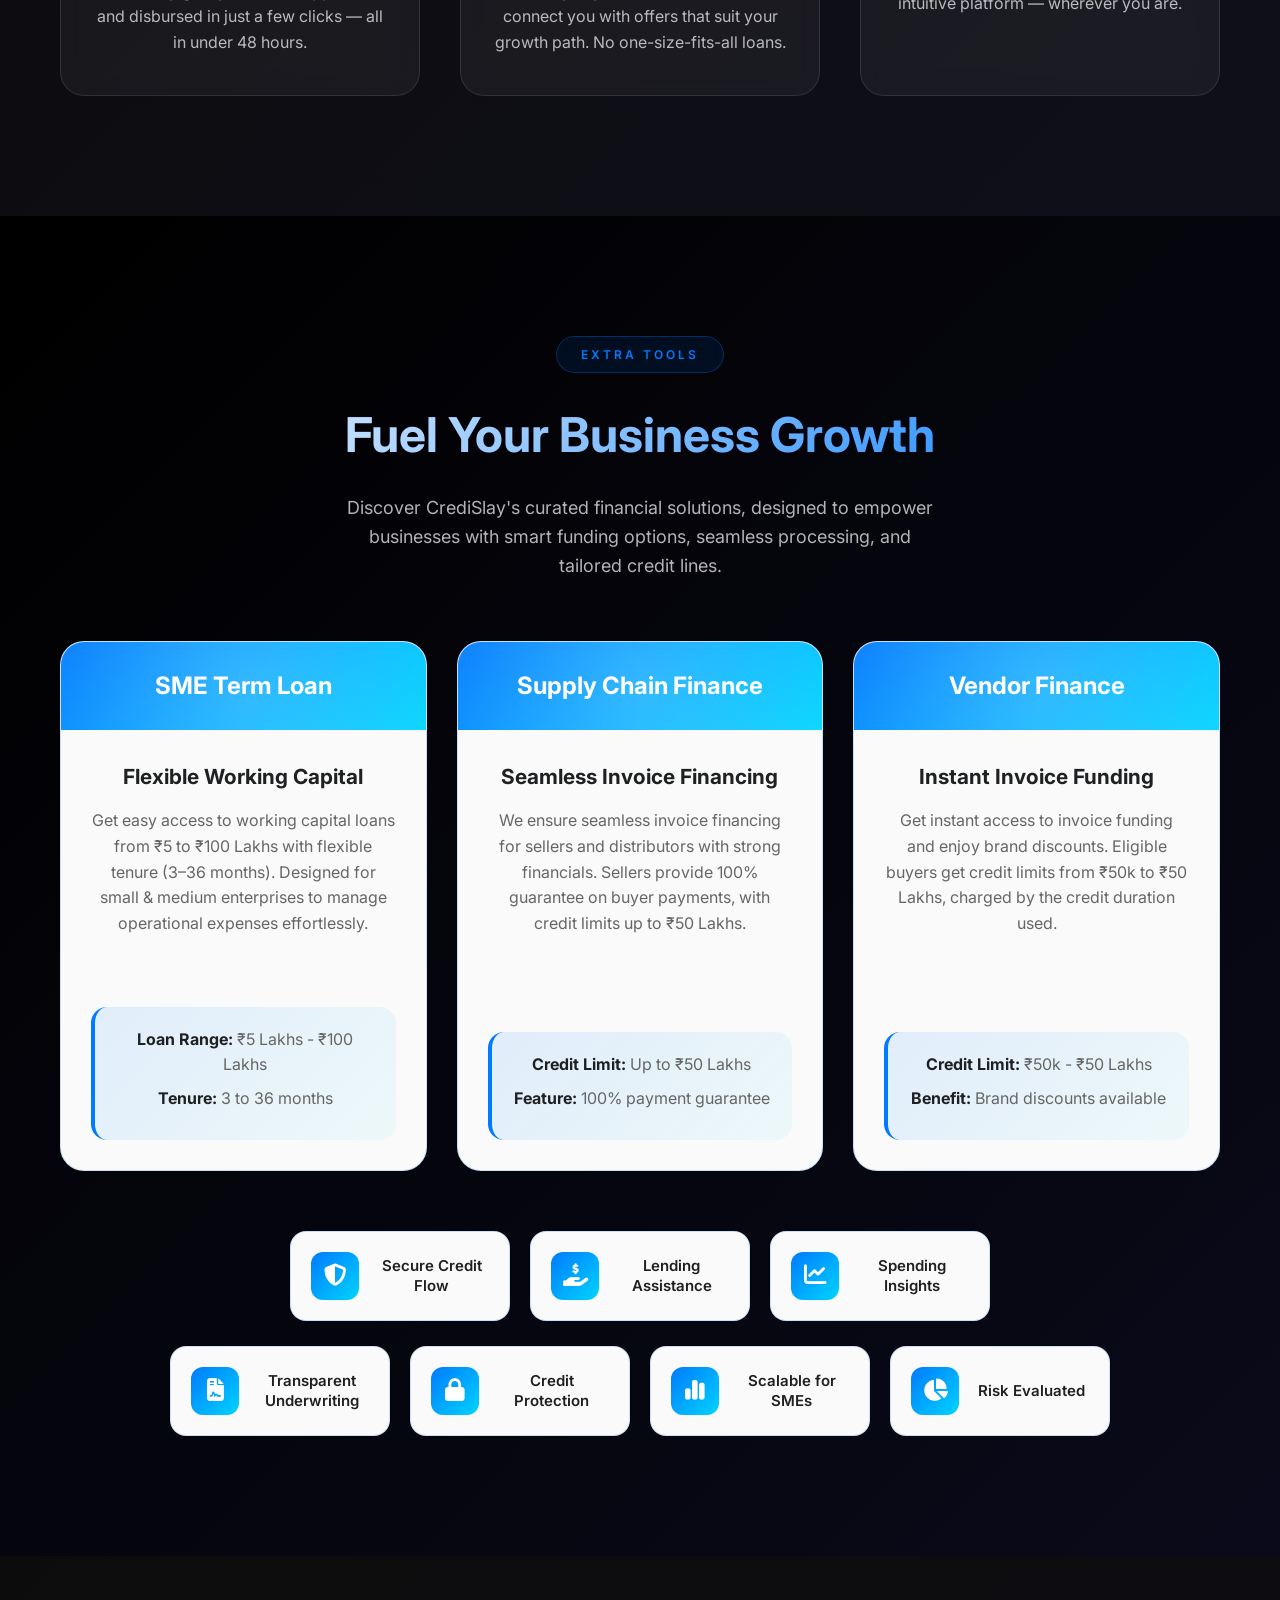
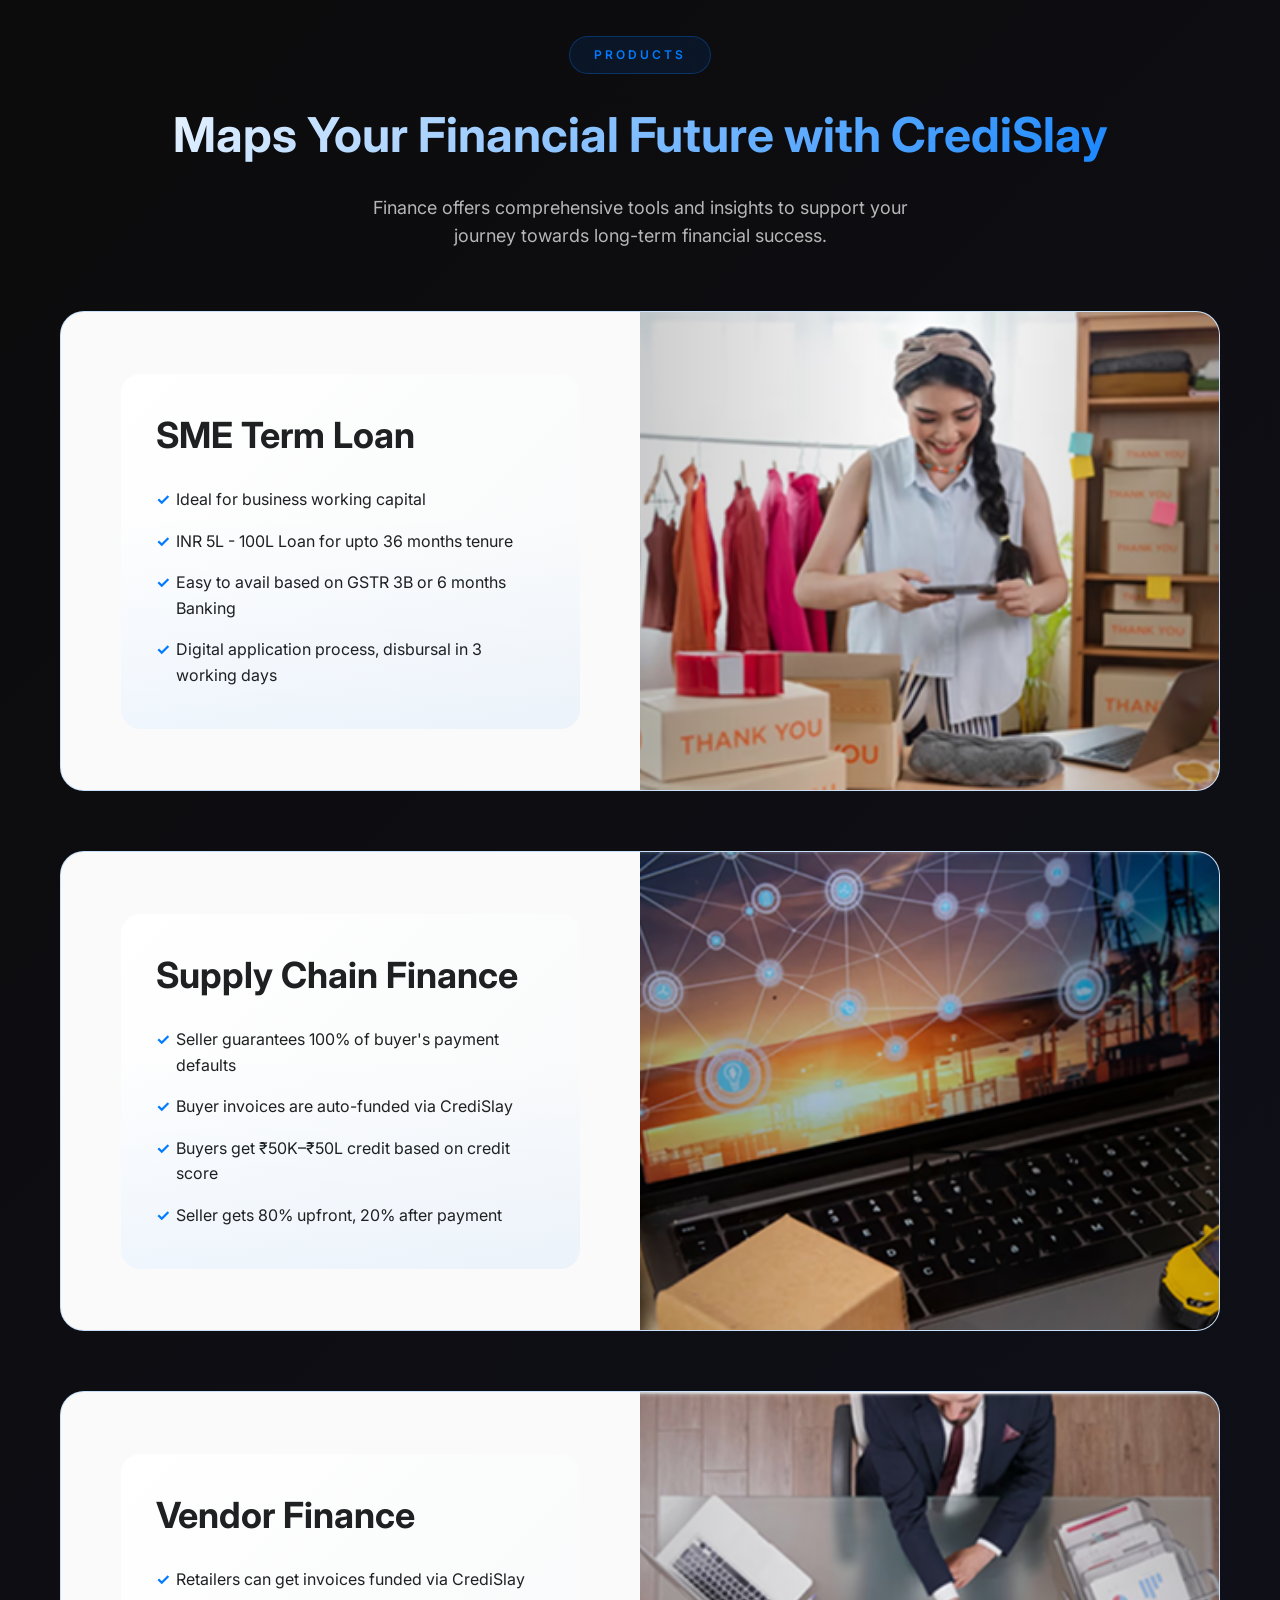
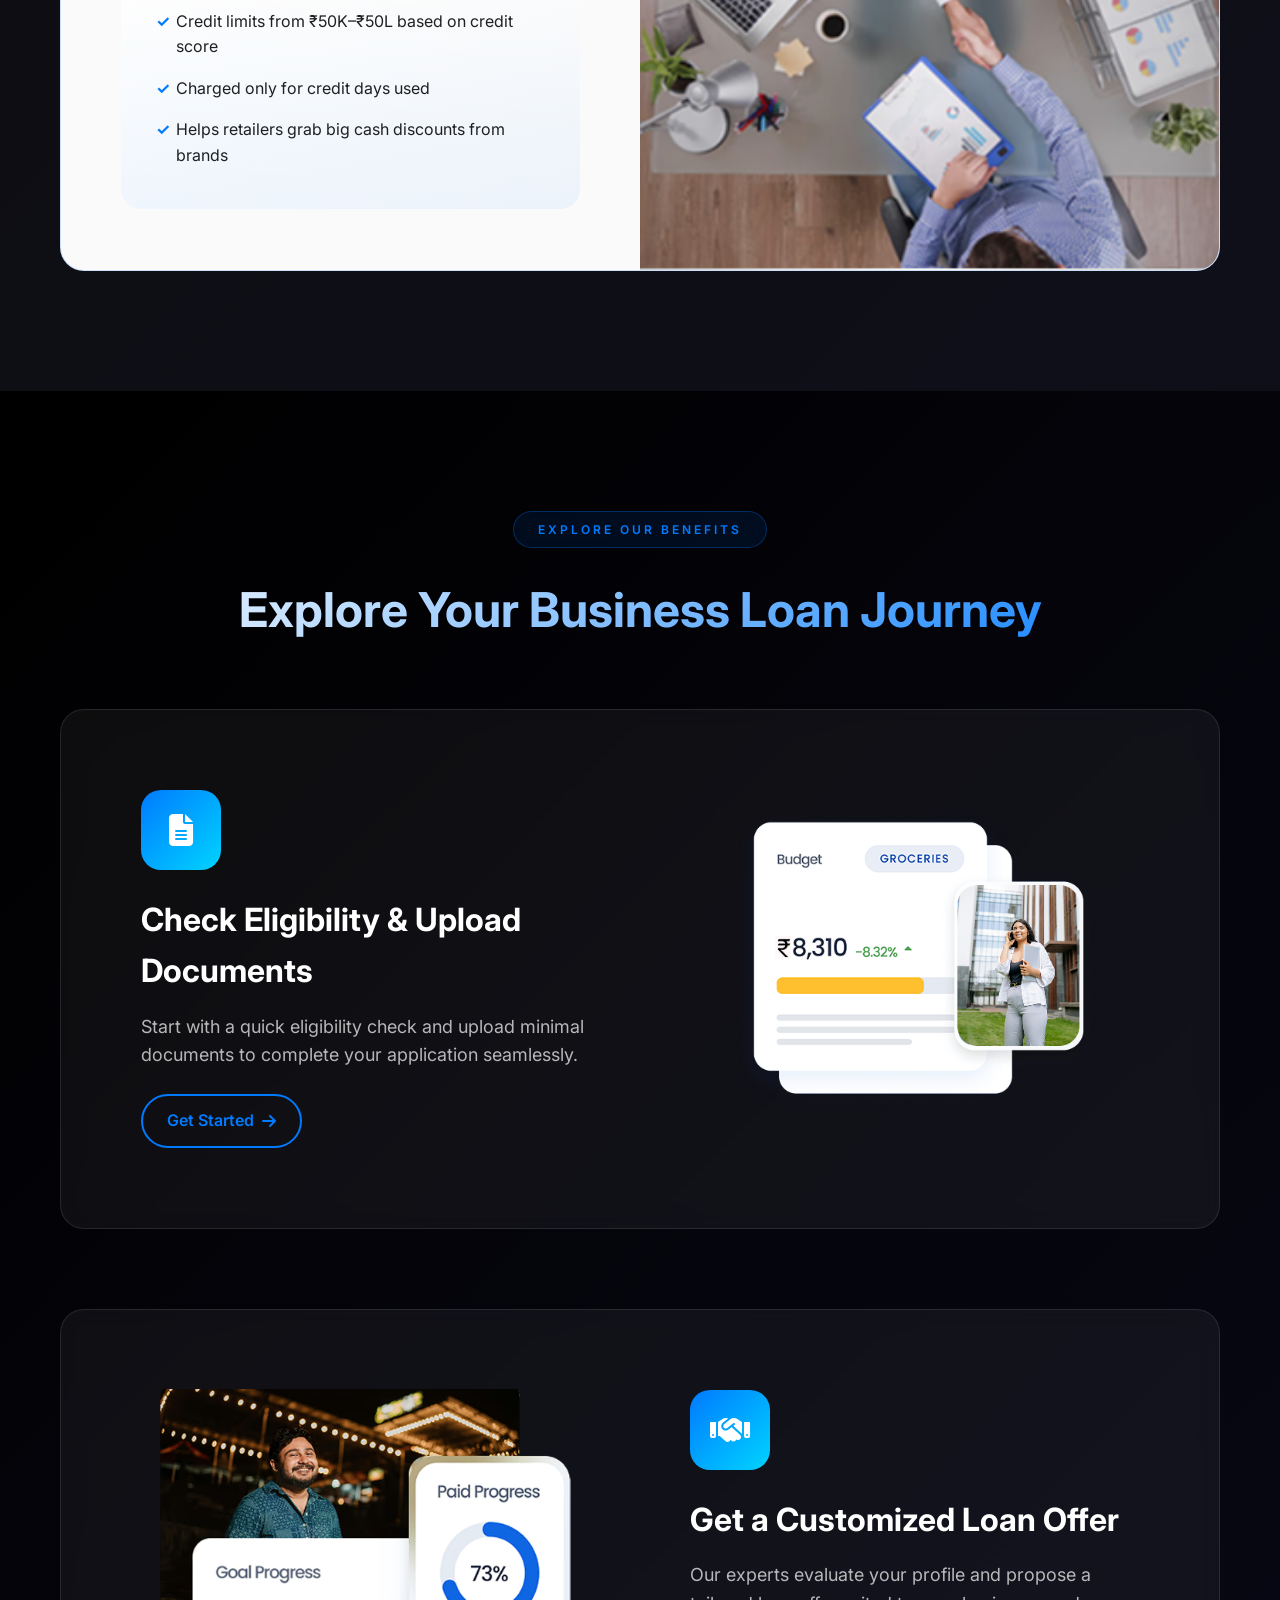
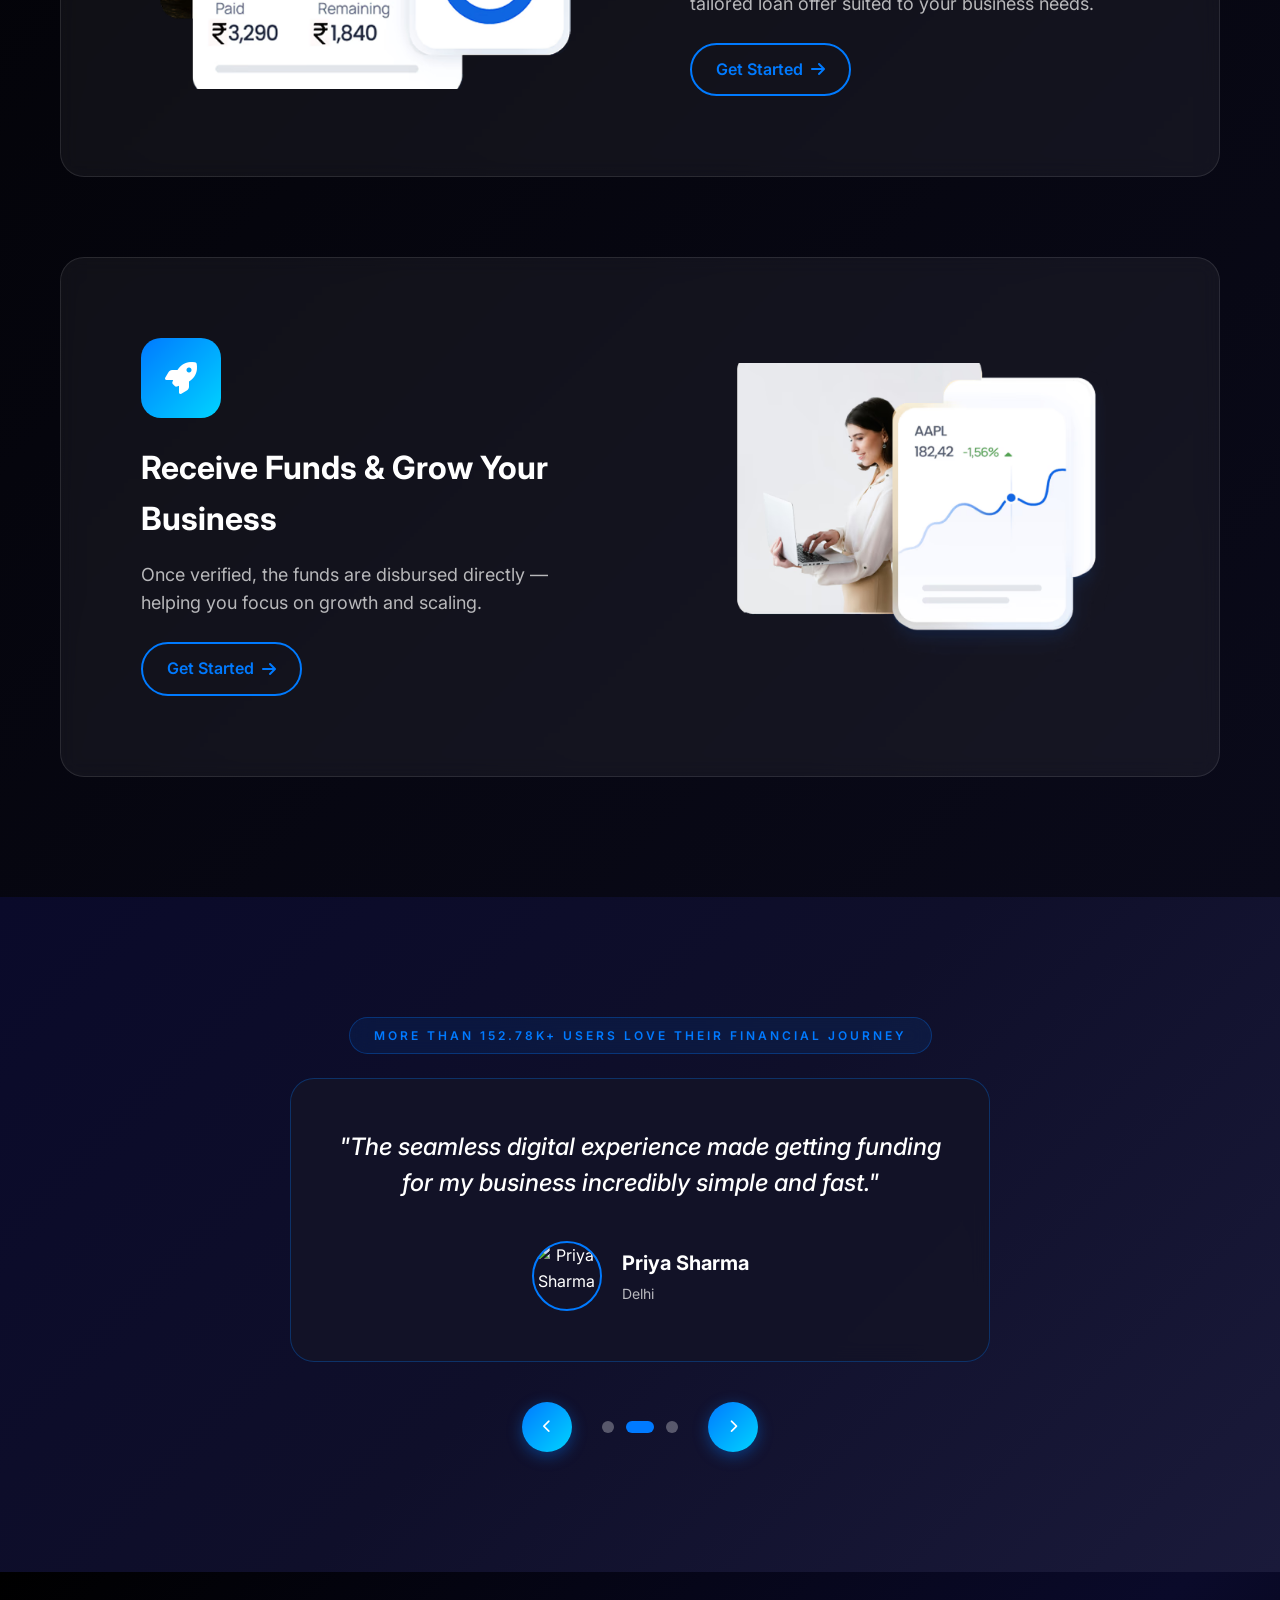
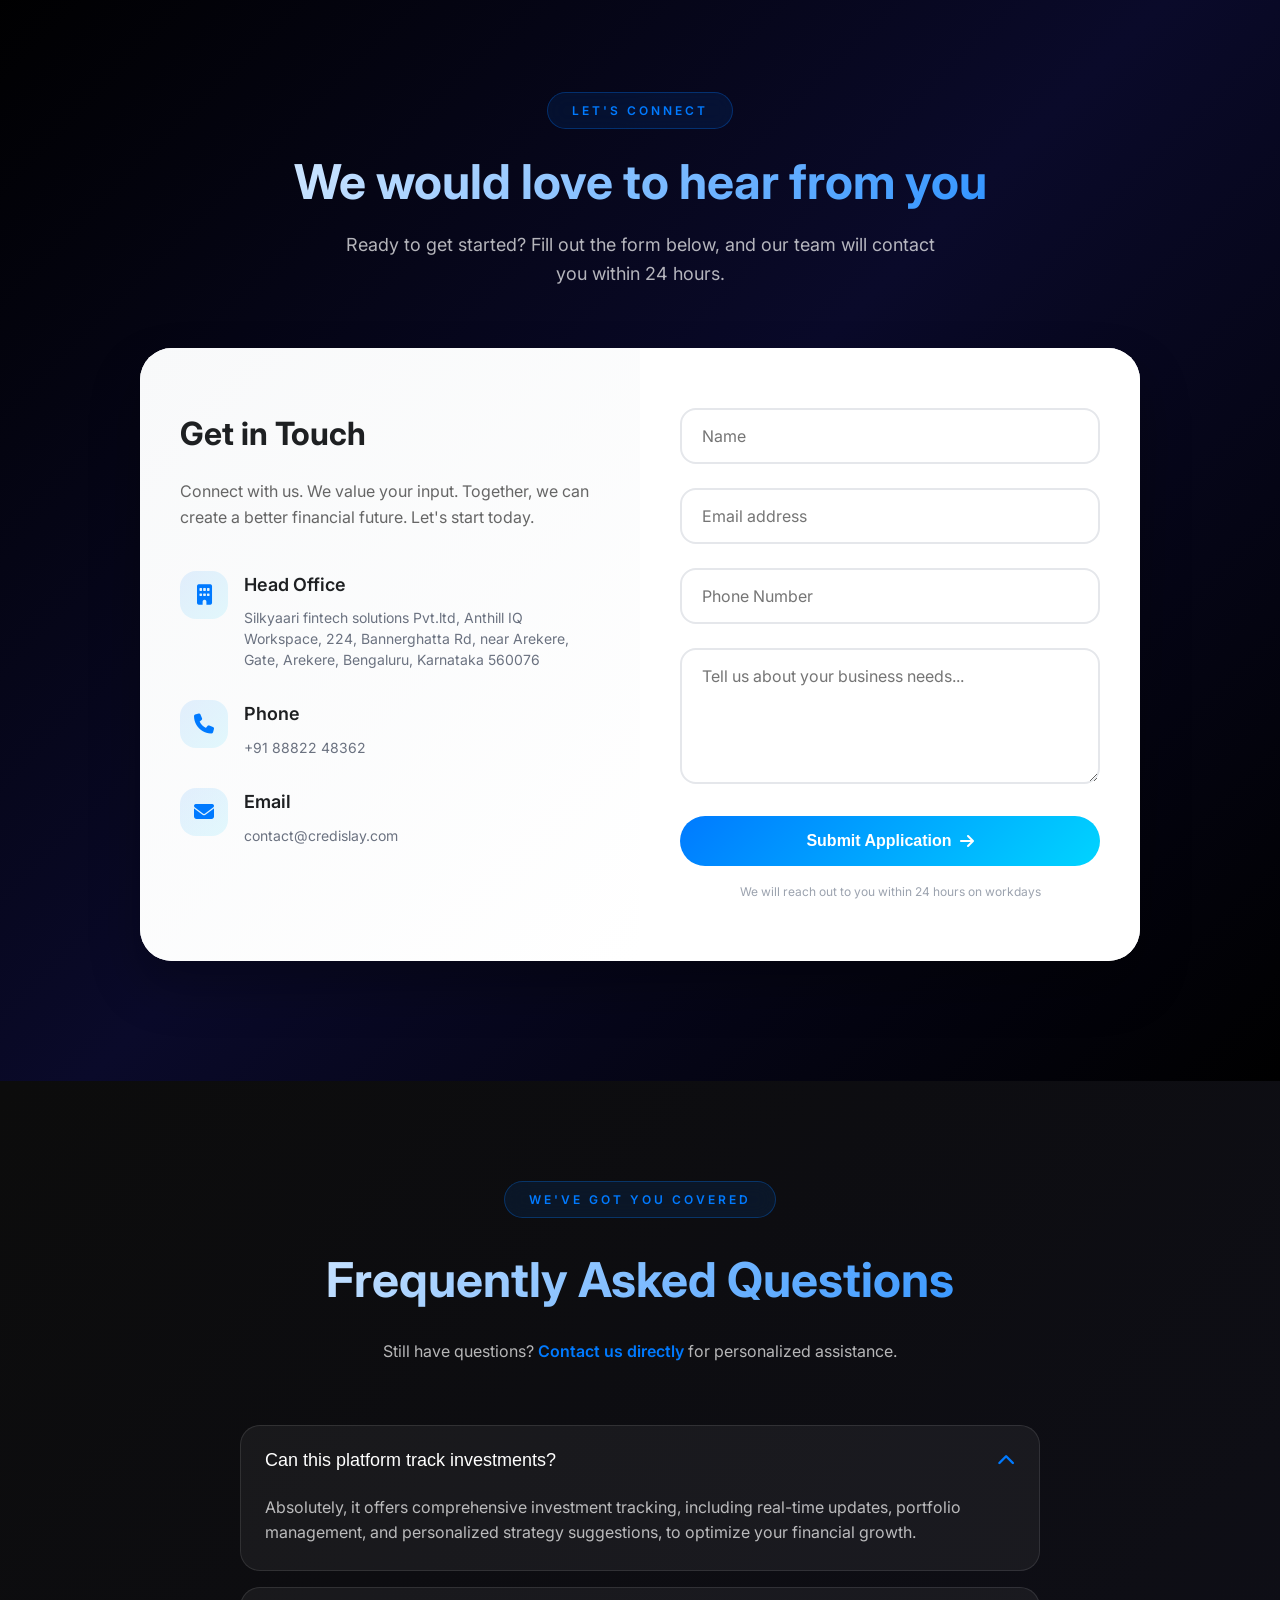
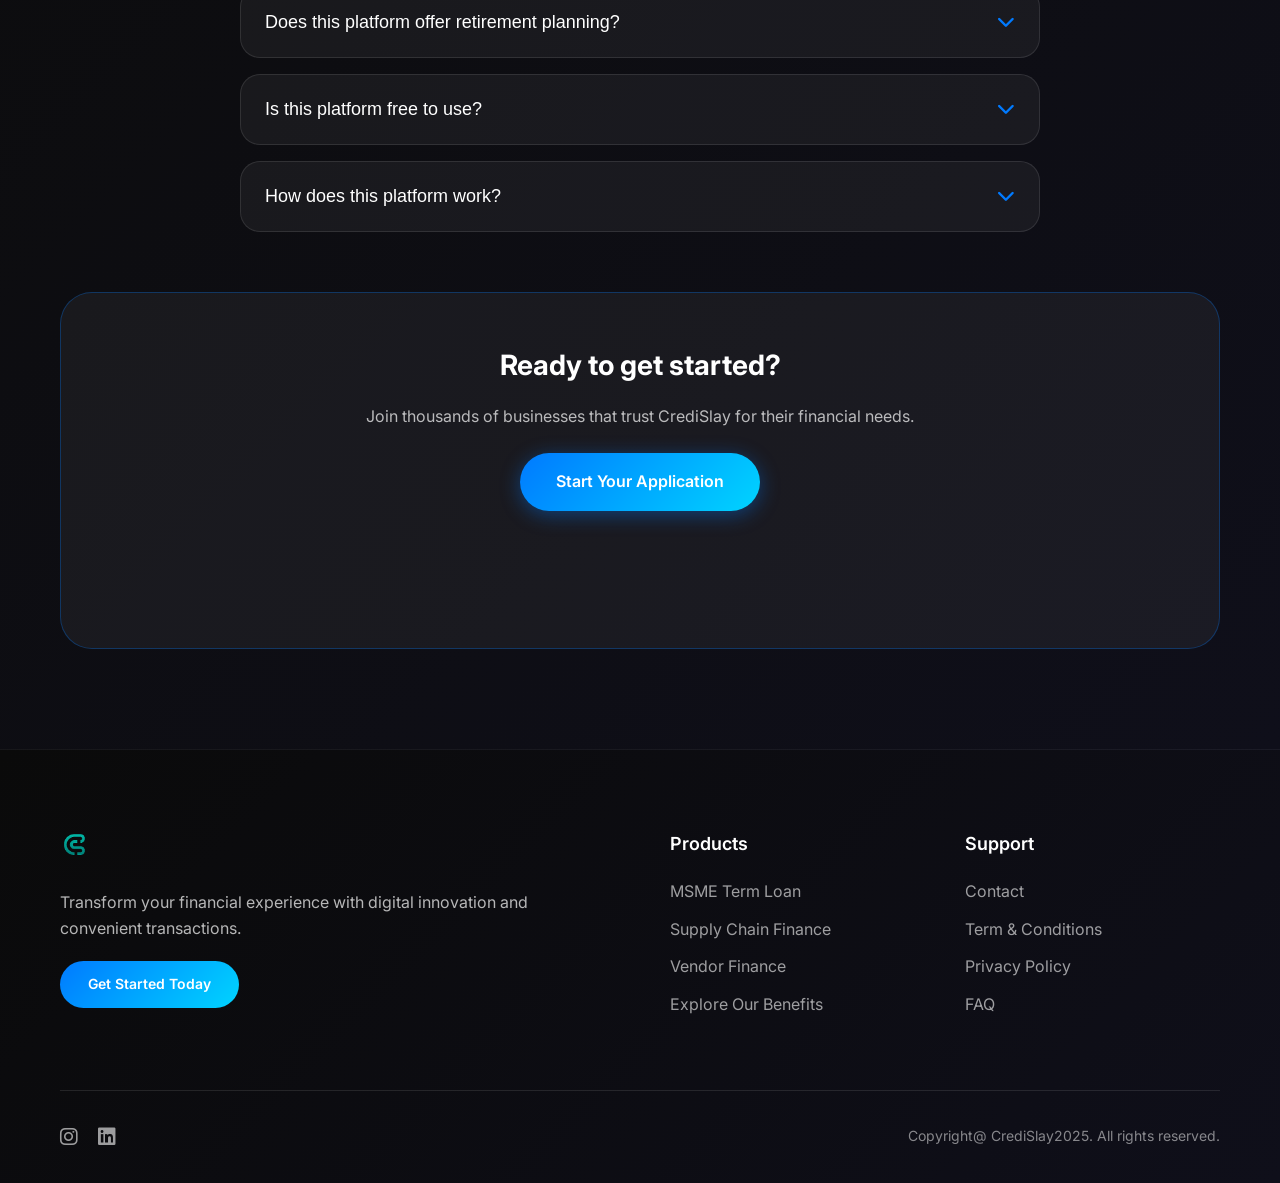
==== commit 8ecc4d69: "term changes" ====
--- a/index.html
+++ b/index.html
@@ -223,7 +223,7 @@
             <div class="product-card">
                 <div class="product-content left">
                     <div class="content-card msme-card">
-                        <h3>MSME Term Loan</h3>
+                        <h3>SME Term Loan</h3>
                         <div class="product-features">
                             <p>Ideal for business working capital</p>
                             <p>INR 5L - 100L Loan for upto 36 months tenure</p>
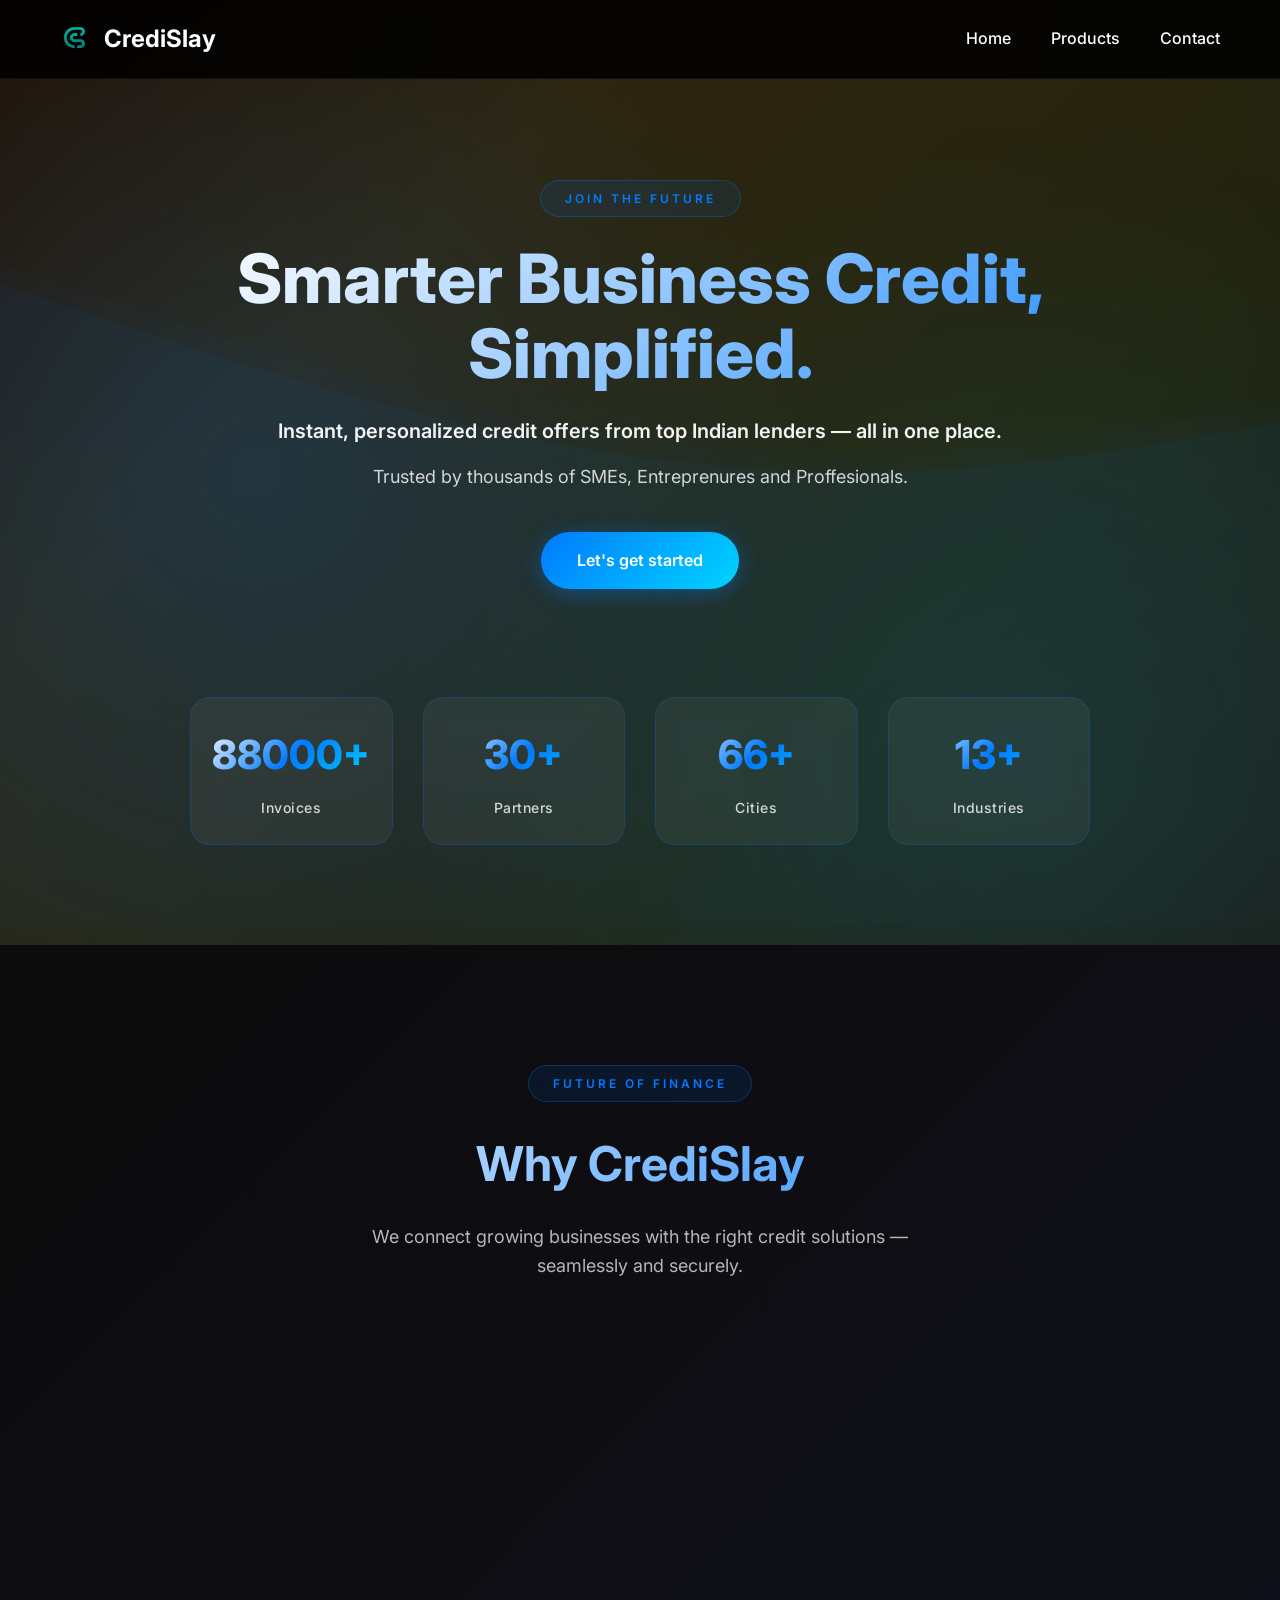
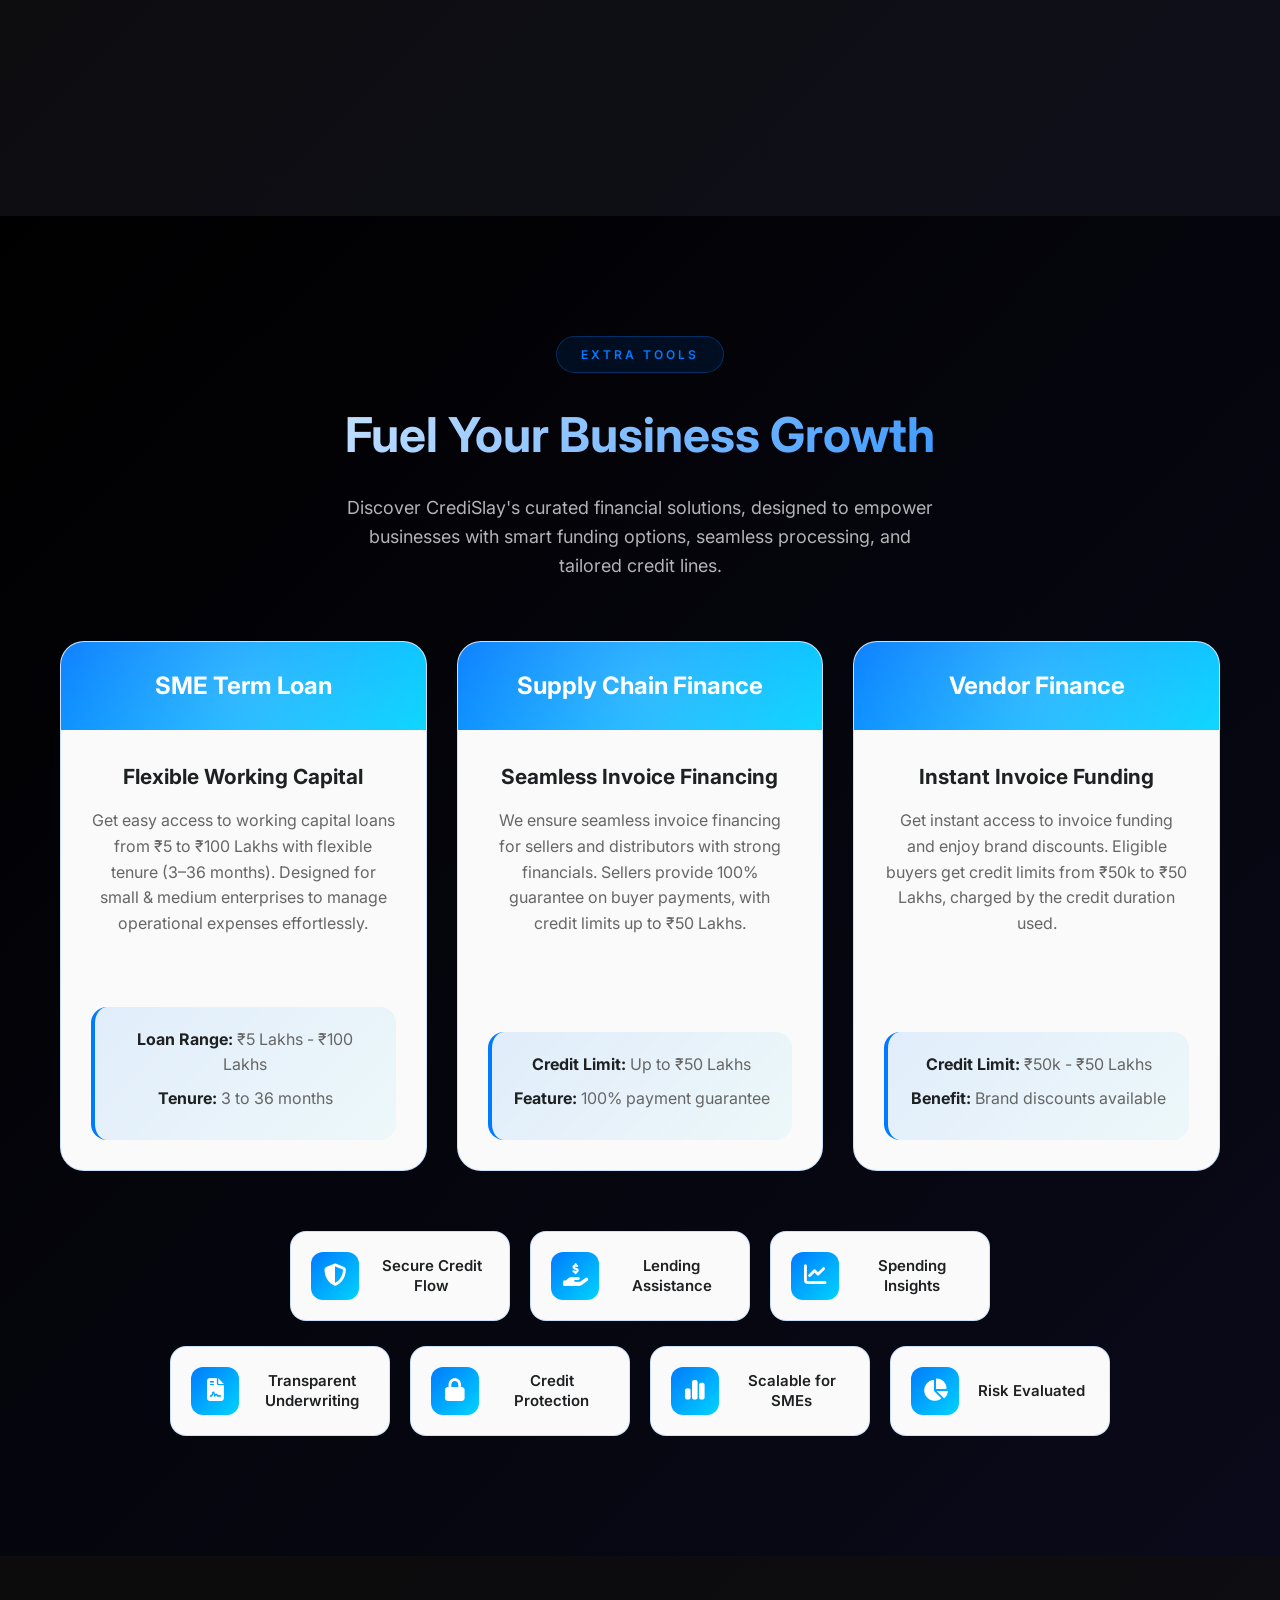
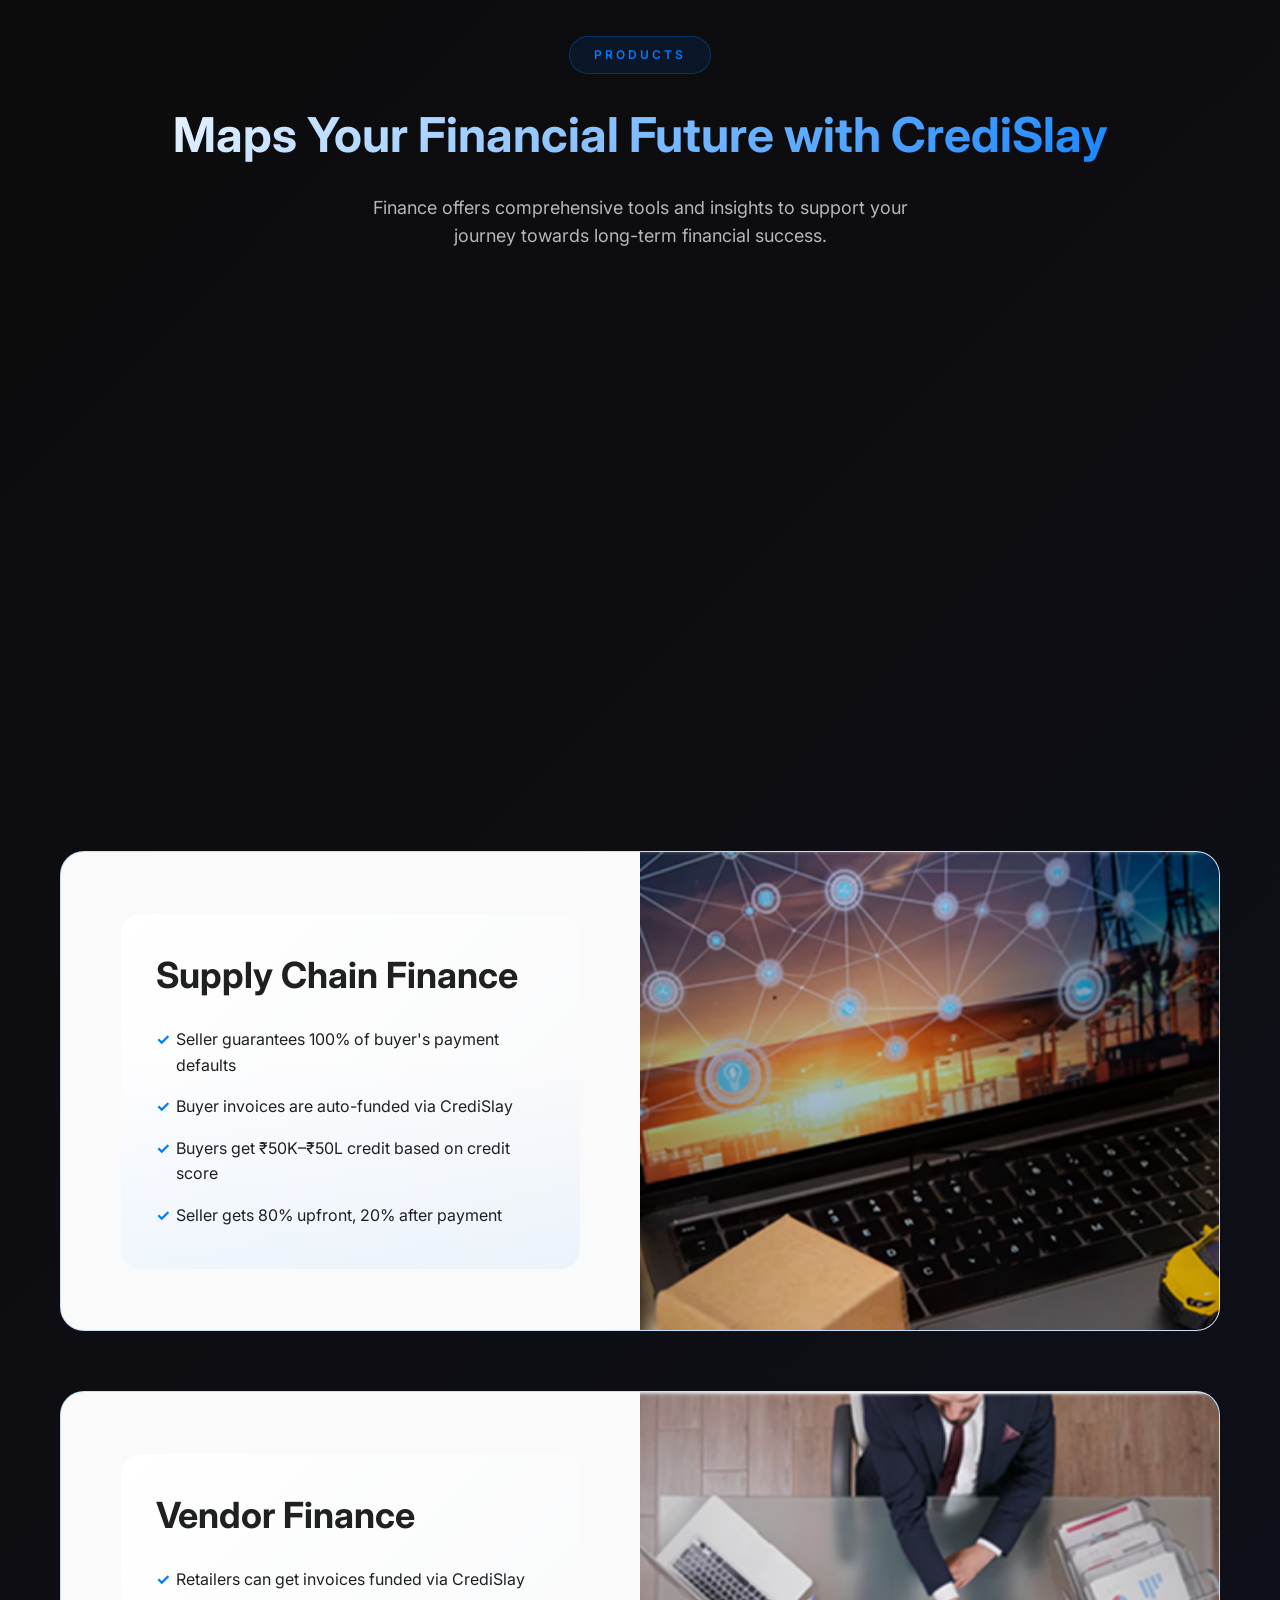
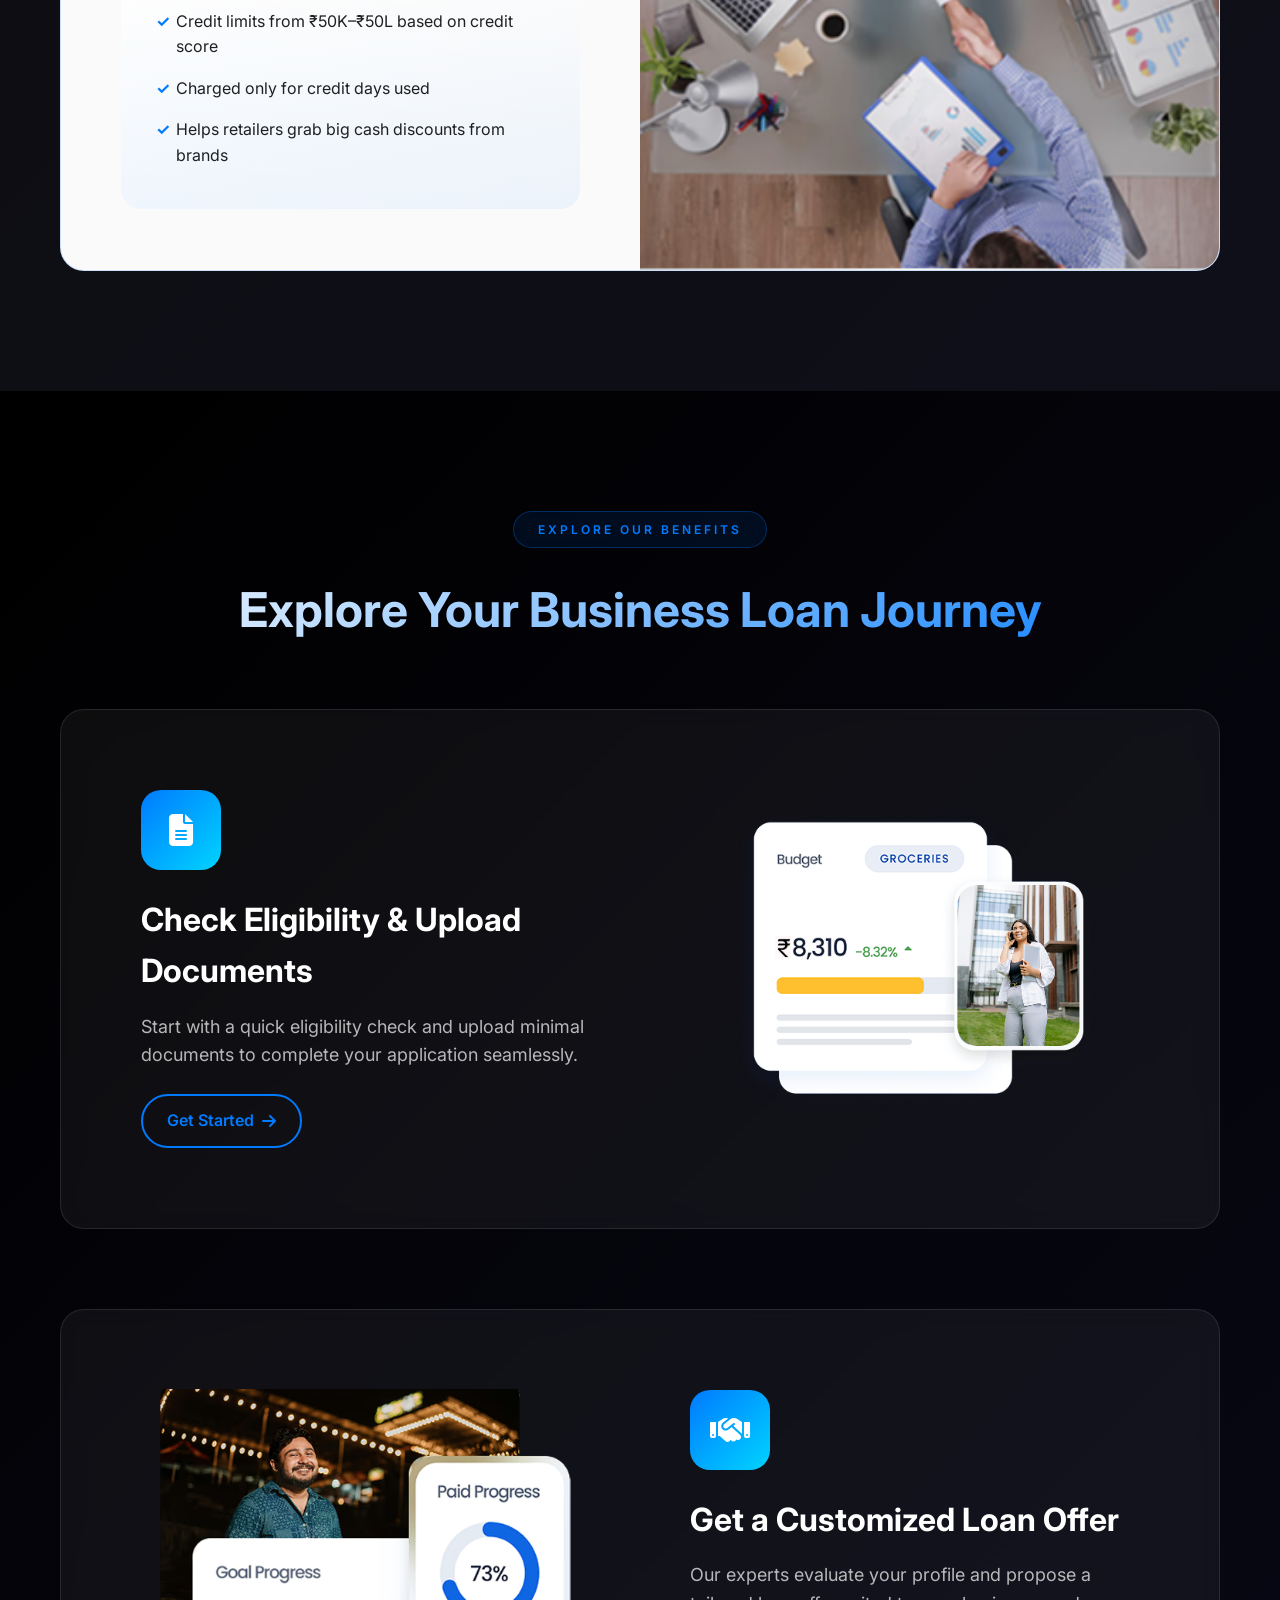
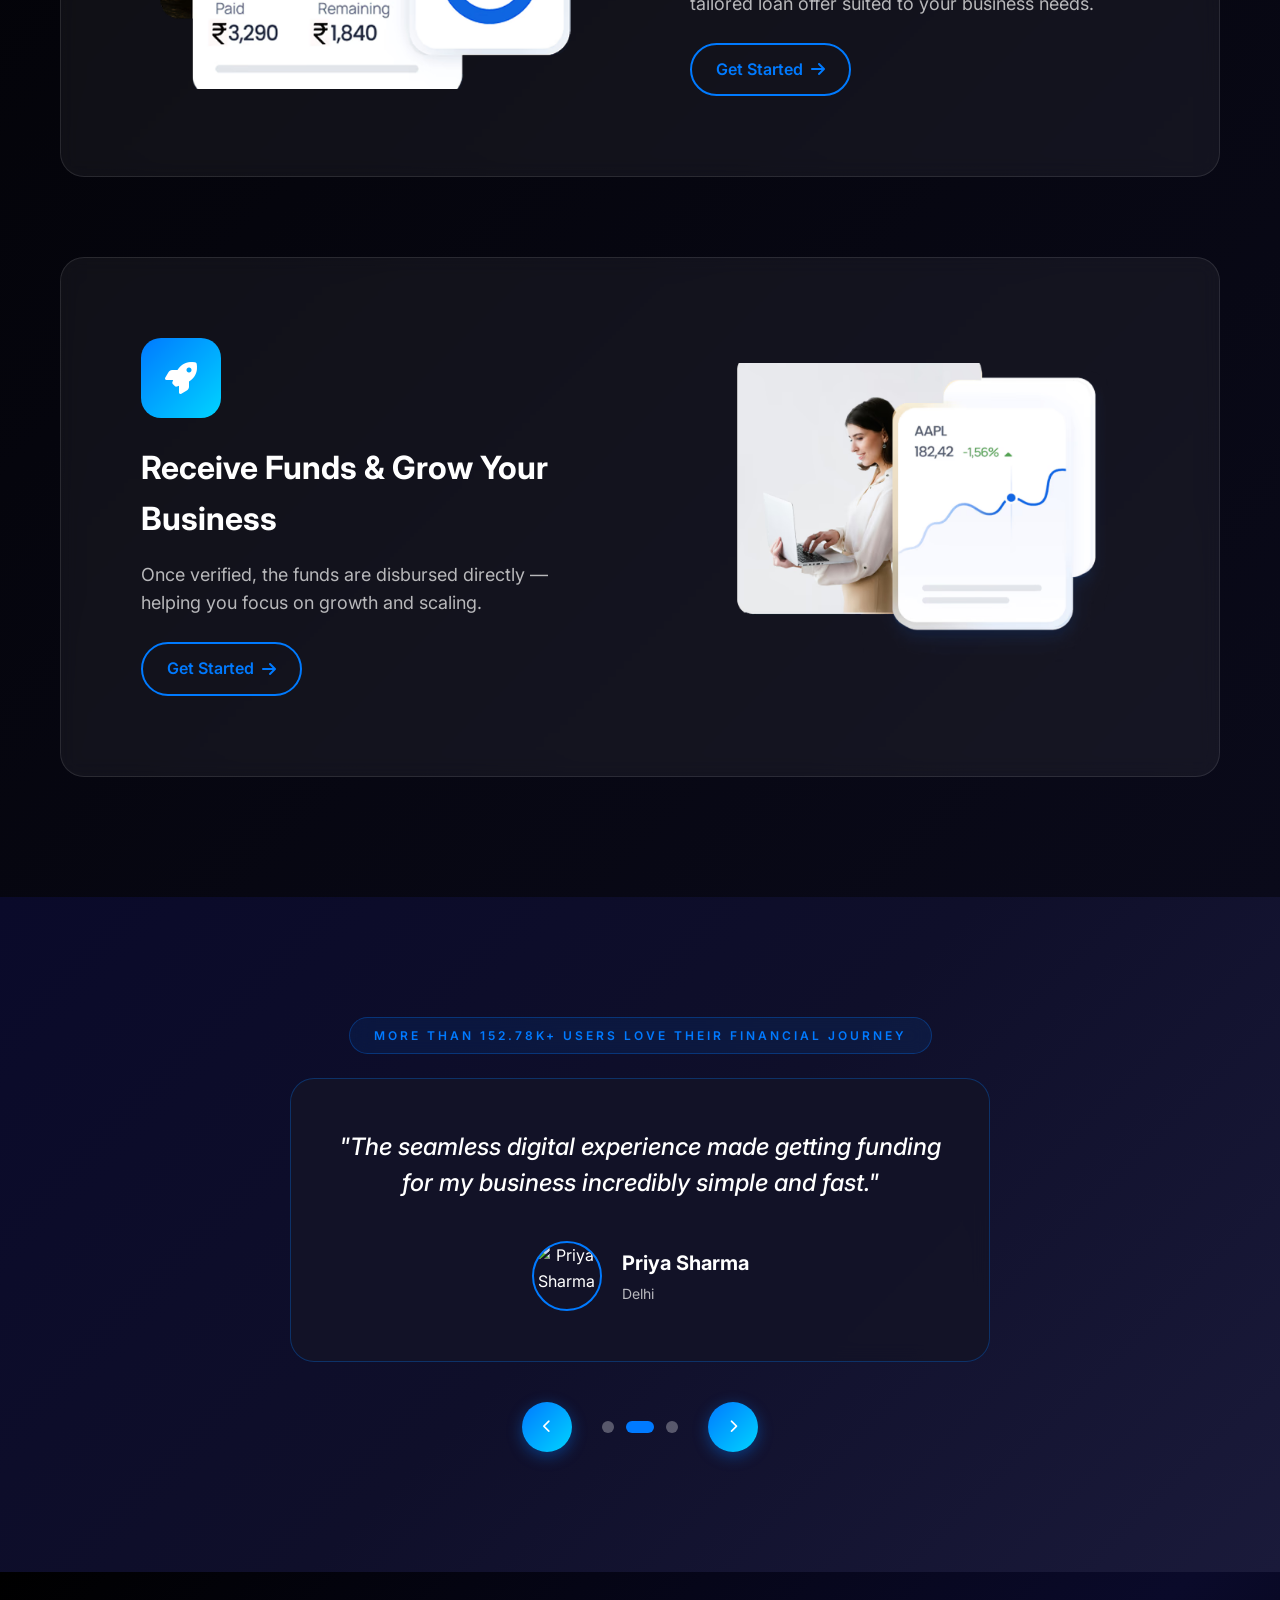
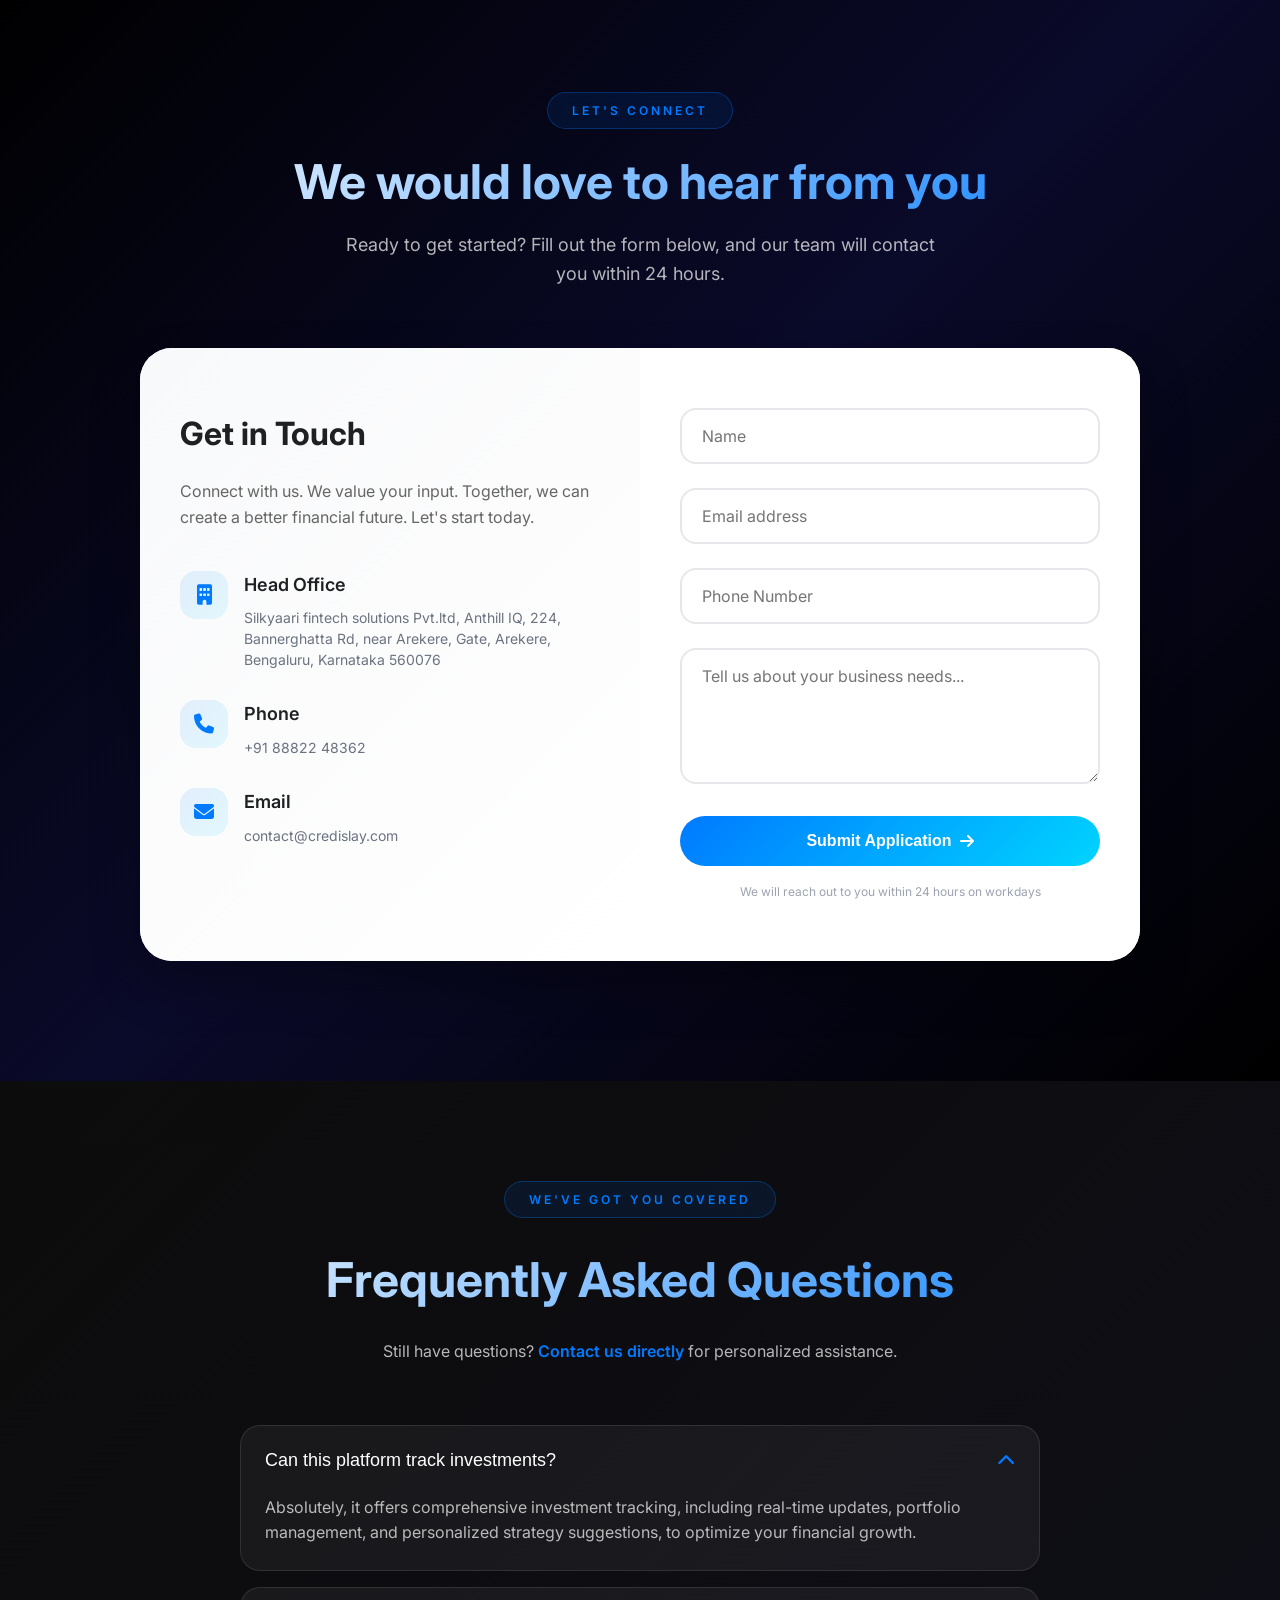
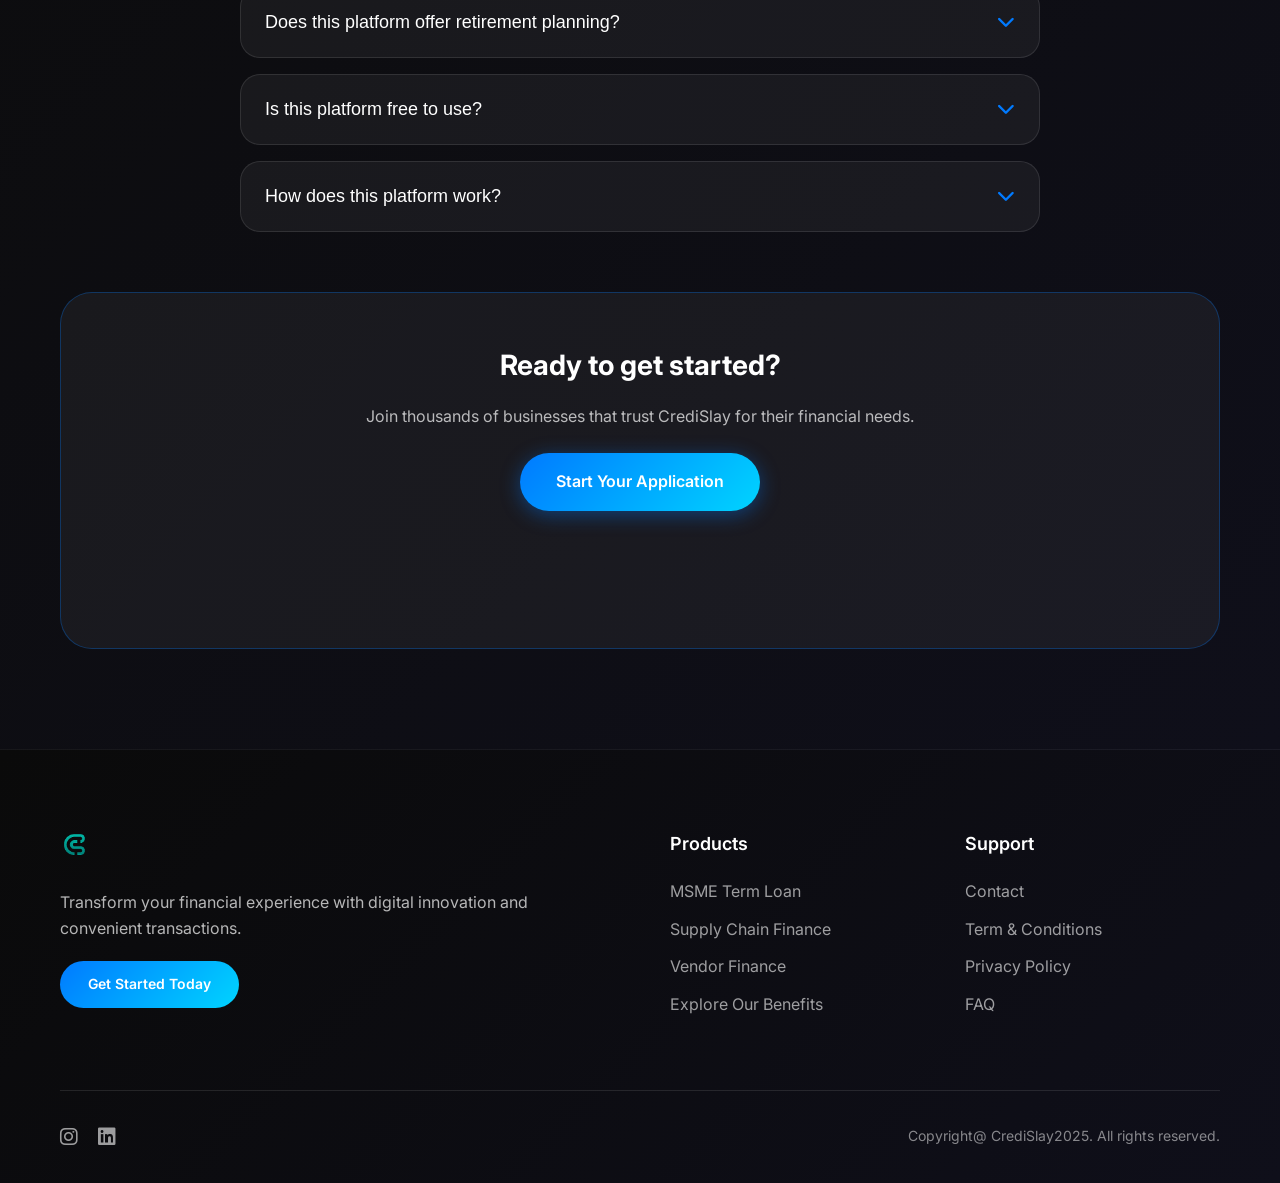
==== commit ba67f45f: "Update index.html" ====
--- a/index.html
+++ b/index.html
@@ -426,7 +426,7 @@
                             </div>
                             <div class="contact-info">
                                 <h4>Head Office</h4>
-                                <p>Silkyaari fintech solutions Pvt.ltd, Anthill IQ Workspace, 224, Bannerghatta Rd, near Arekere, Gate, Arekere, Bengaluru, Karnataka 560076</p>
+                                <p>Silkyaari fintech solutions Pvt.ltd, Anthill IQ, 224, Bannerghatta Rd, near Arekere, Gate, Arekere, Bengaluru, Karnataka 560076</p>
                             </div>
                         </div>
                         
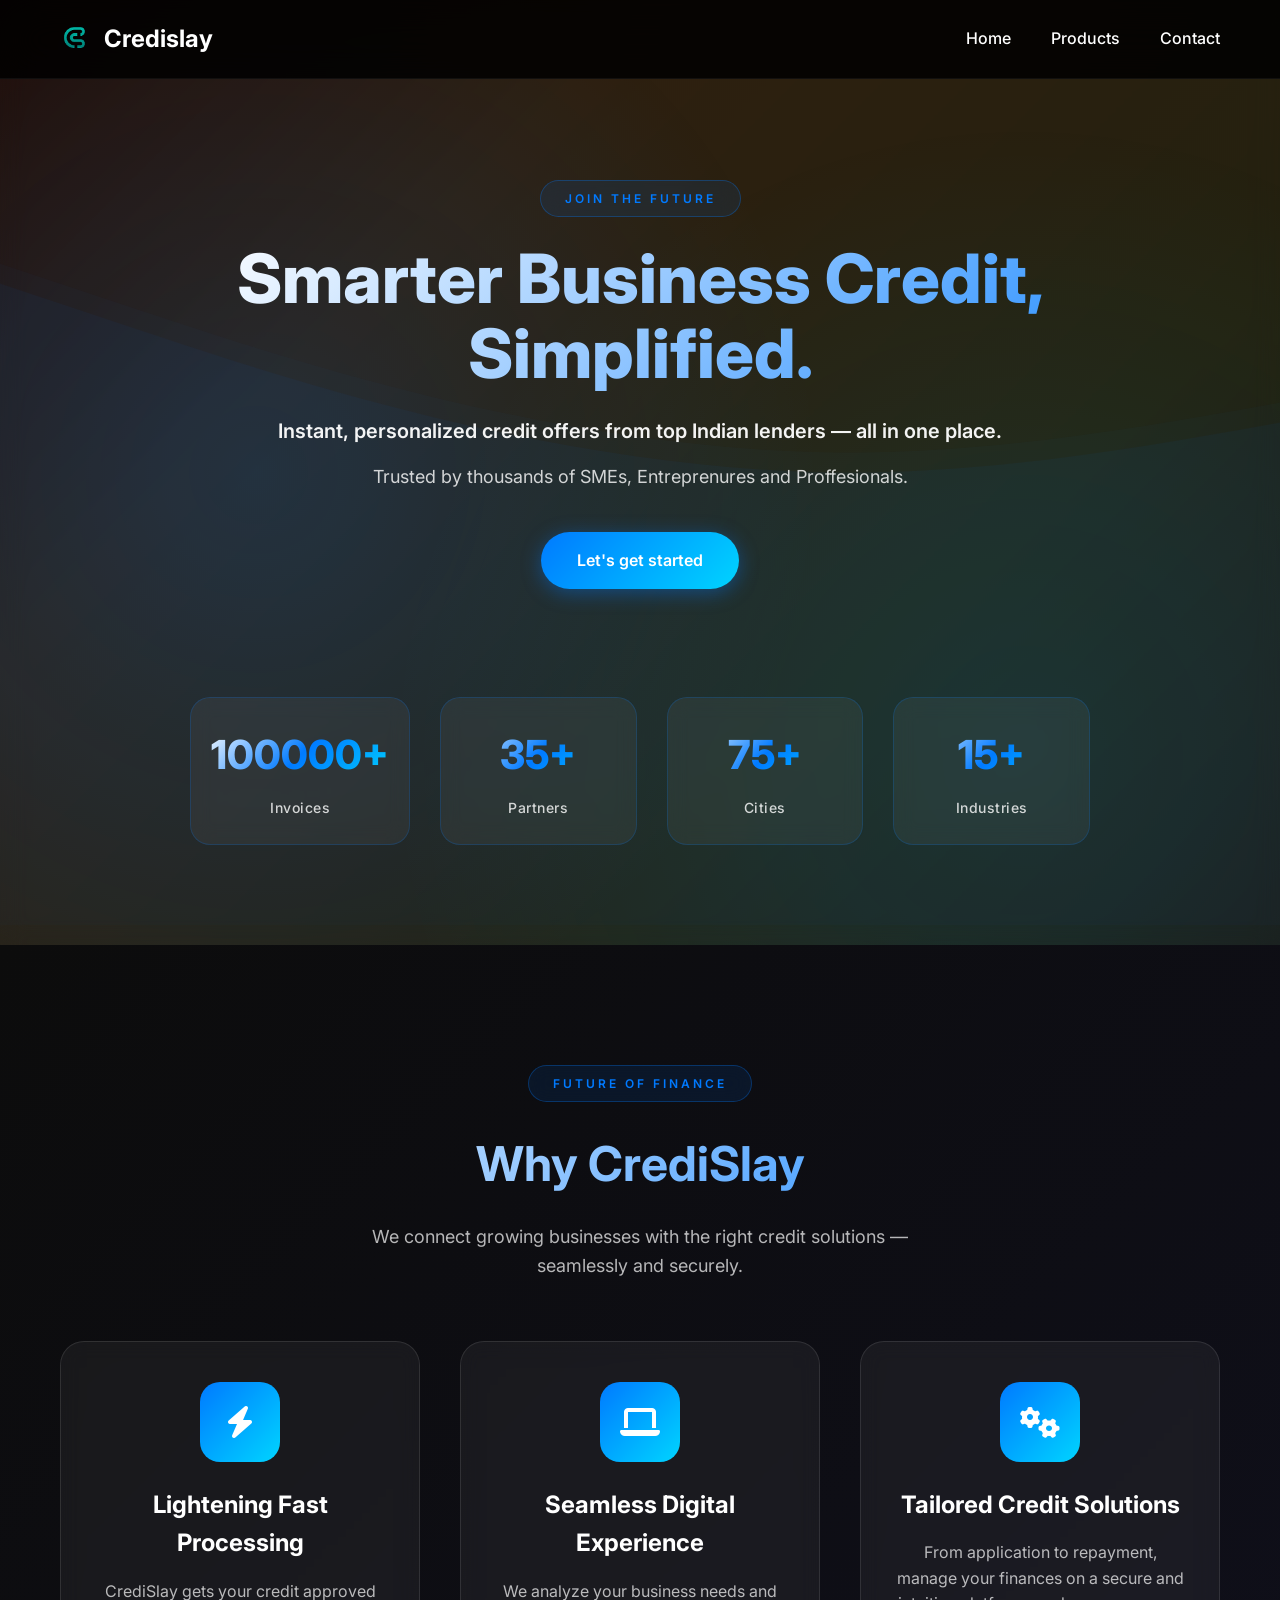
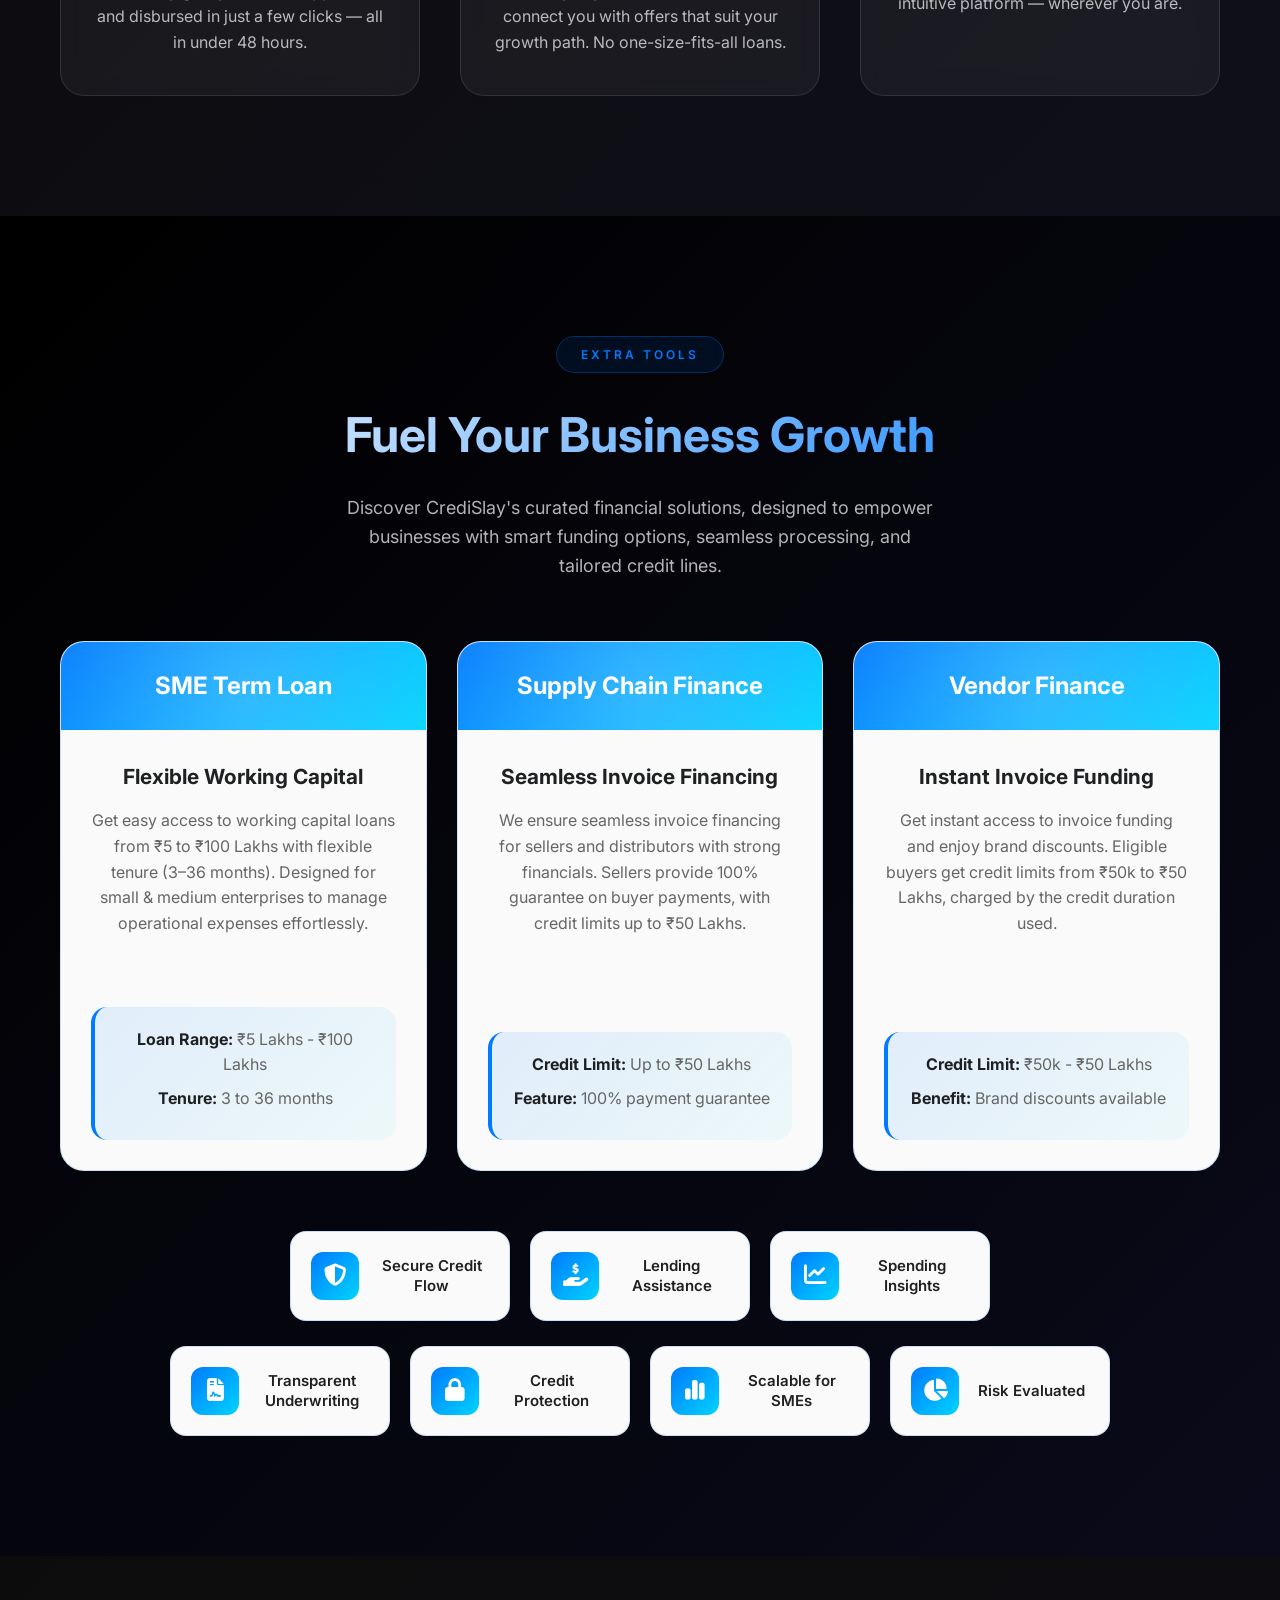
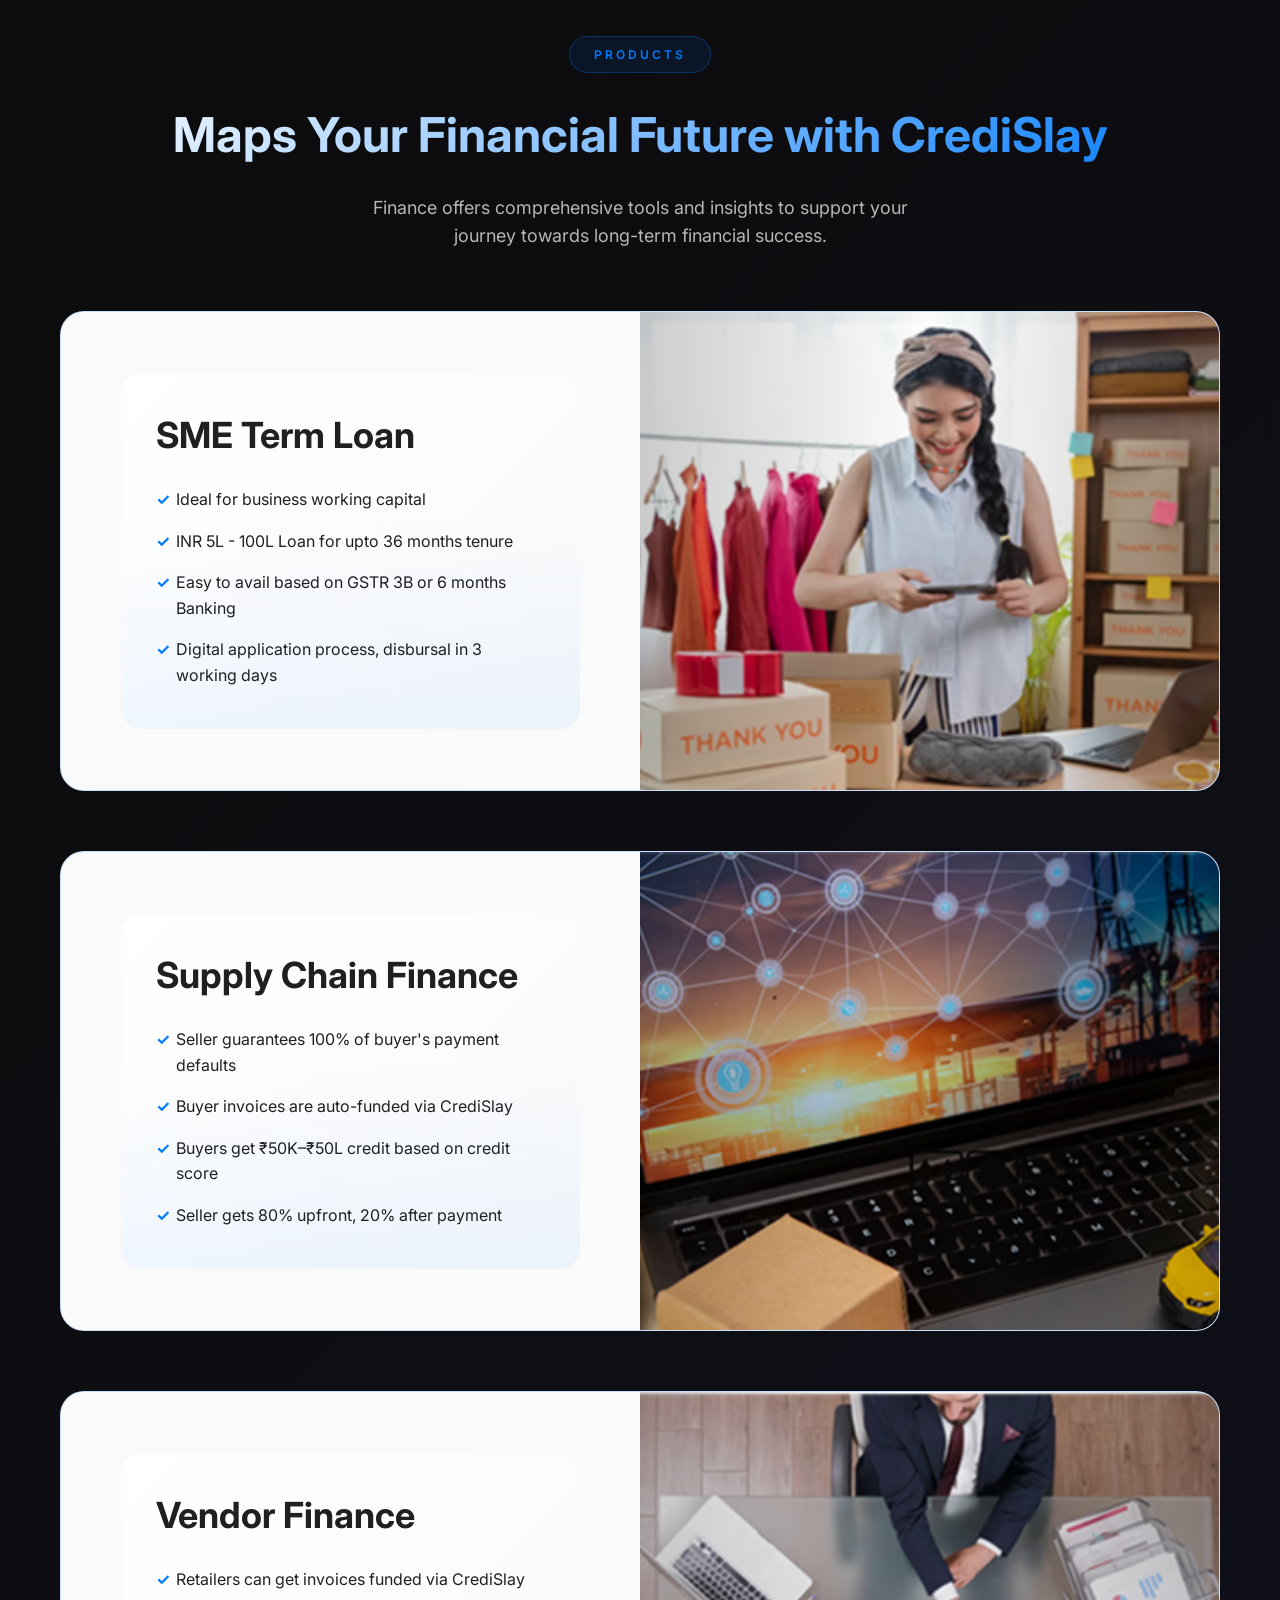
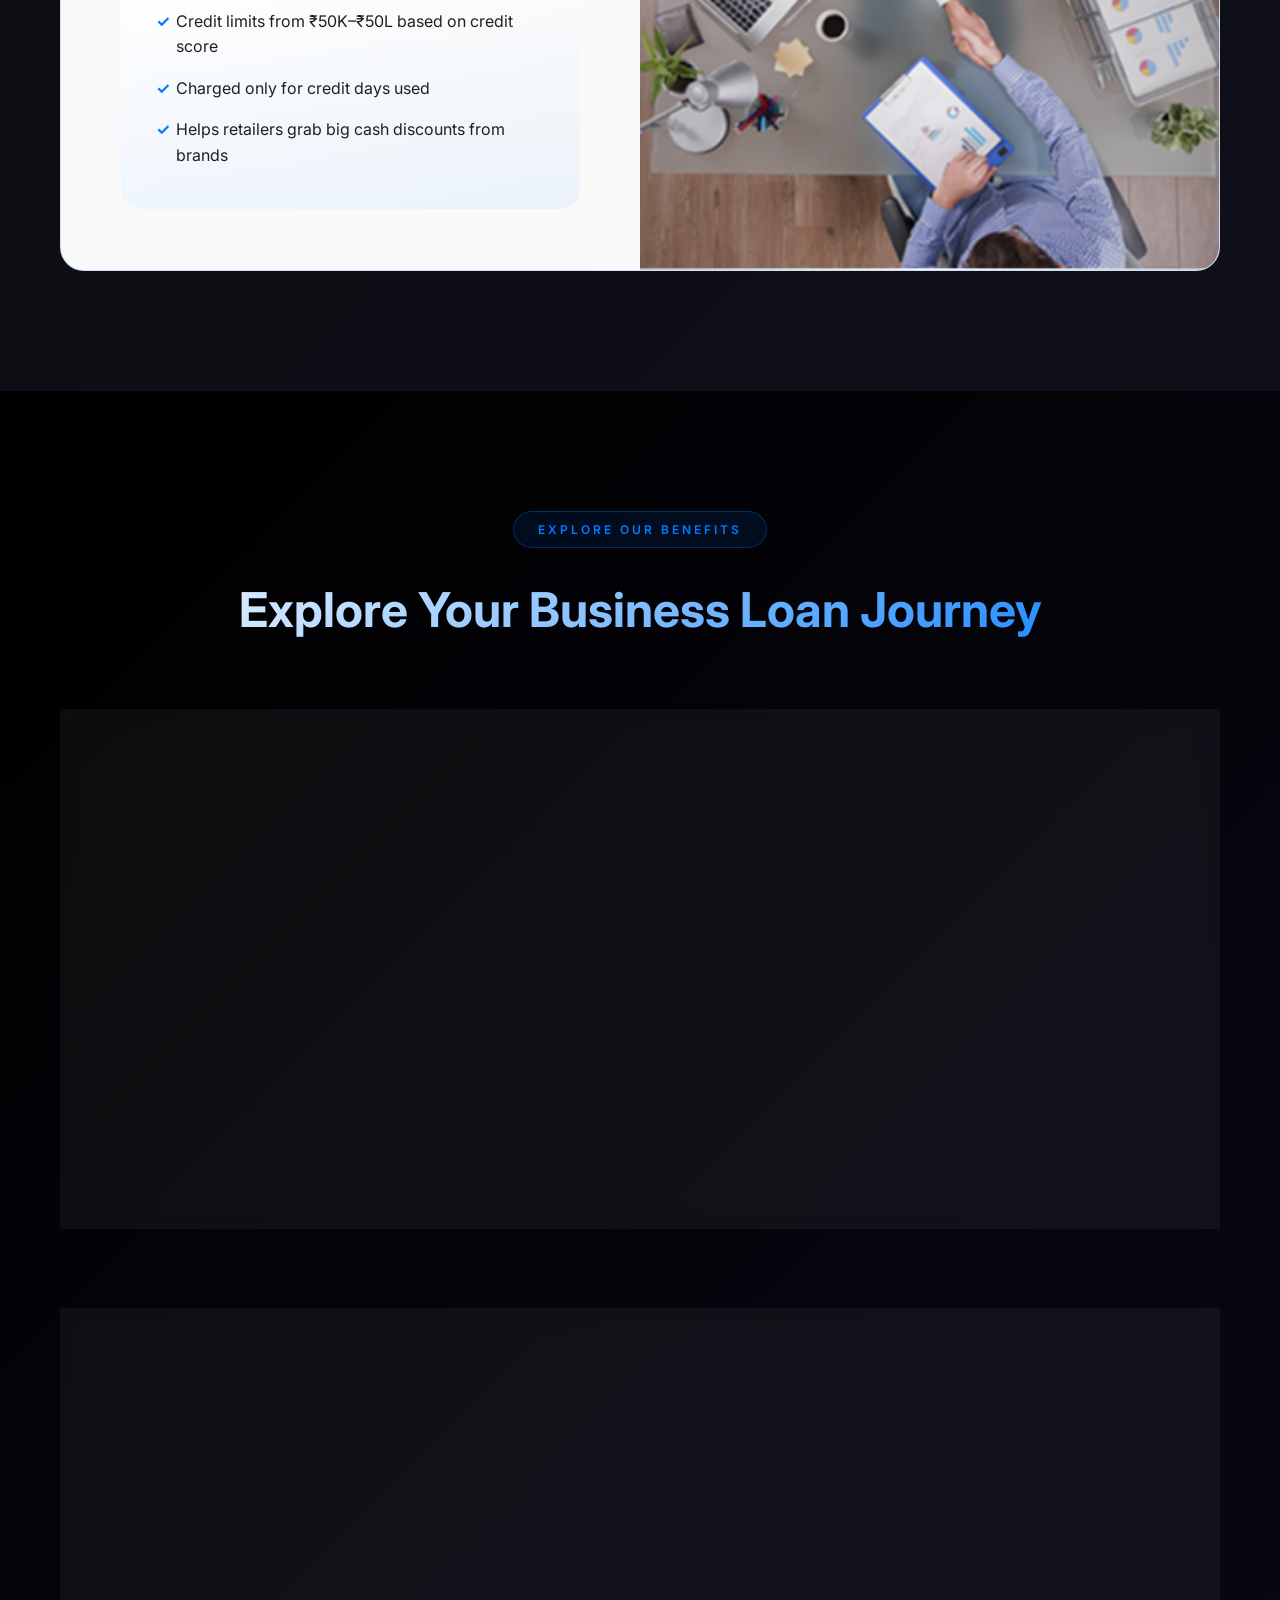
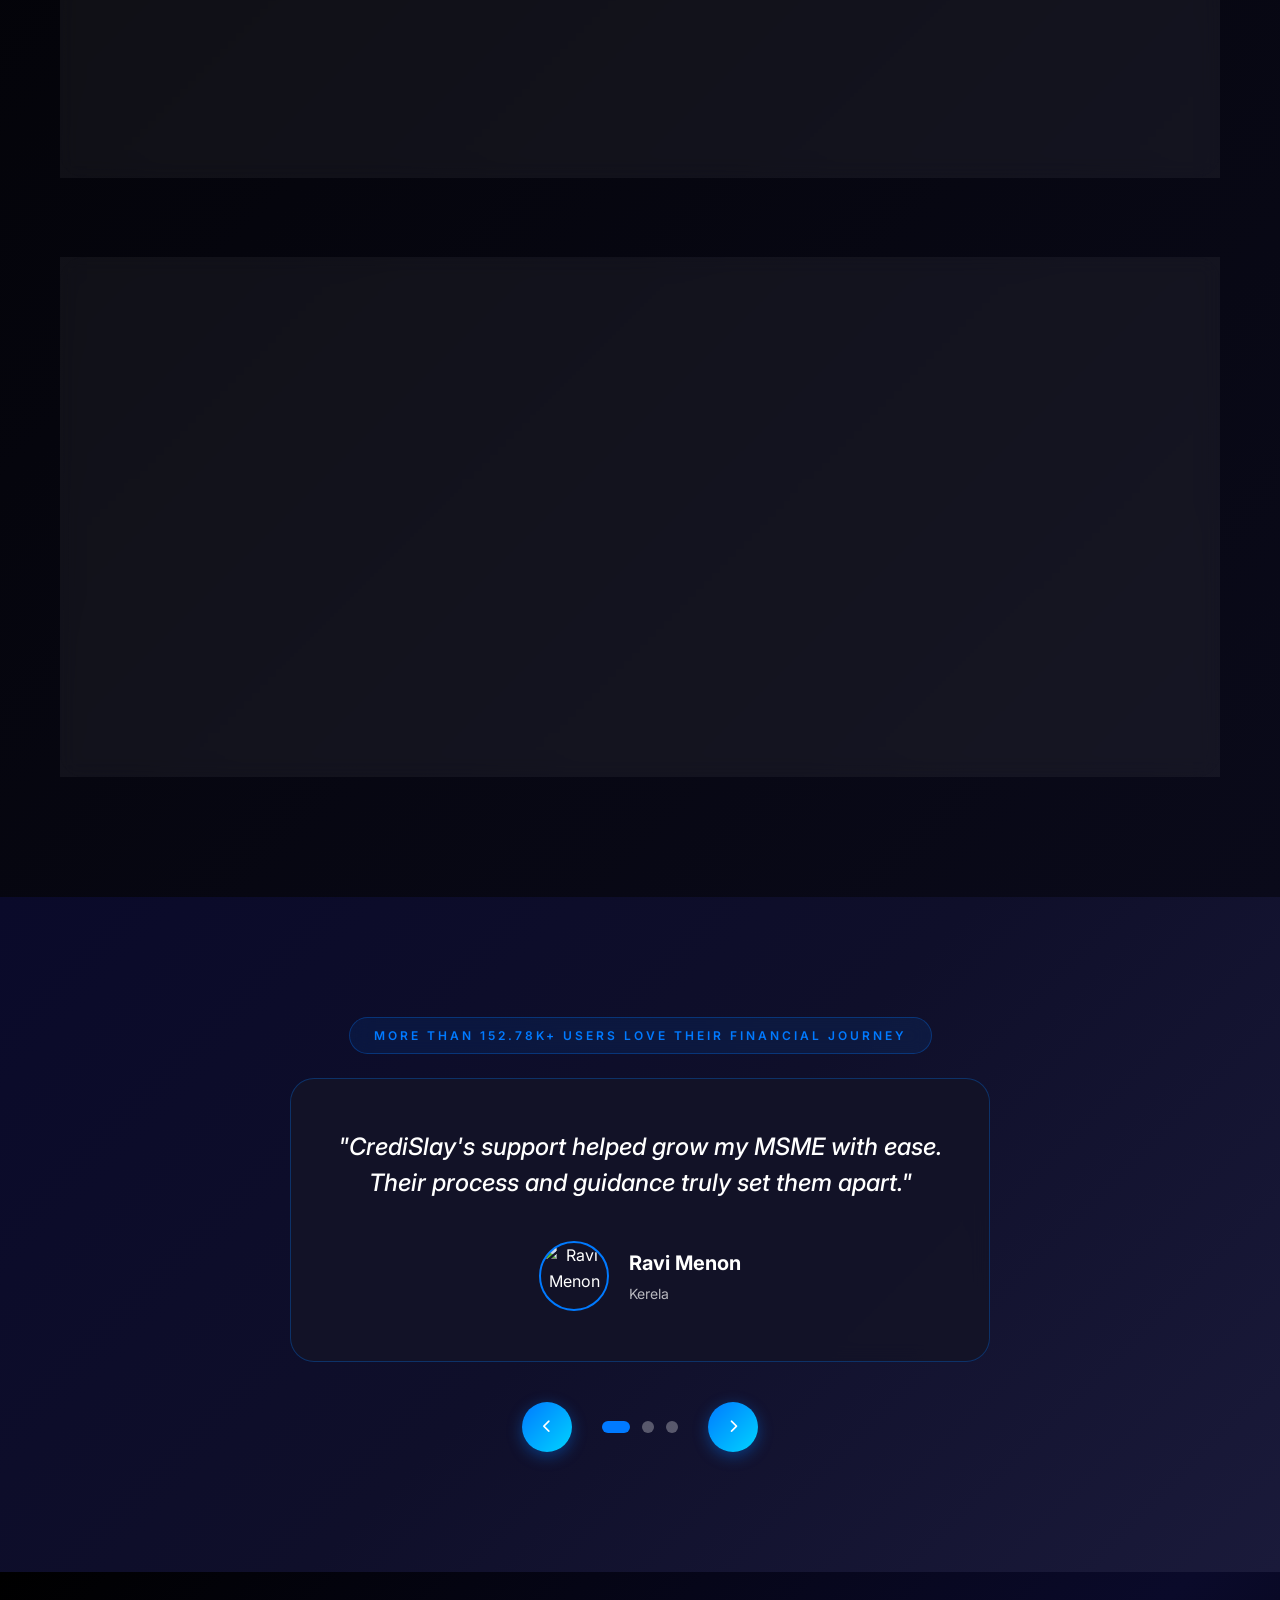
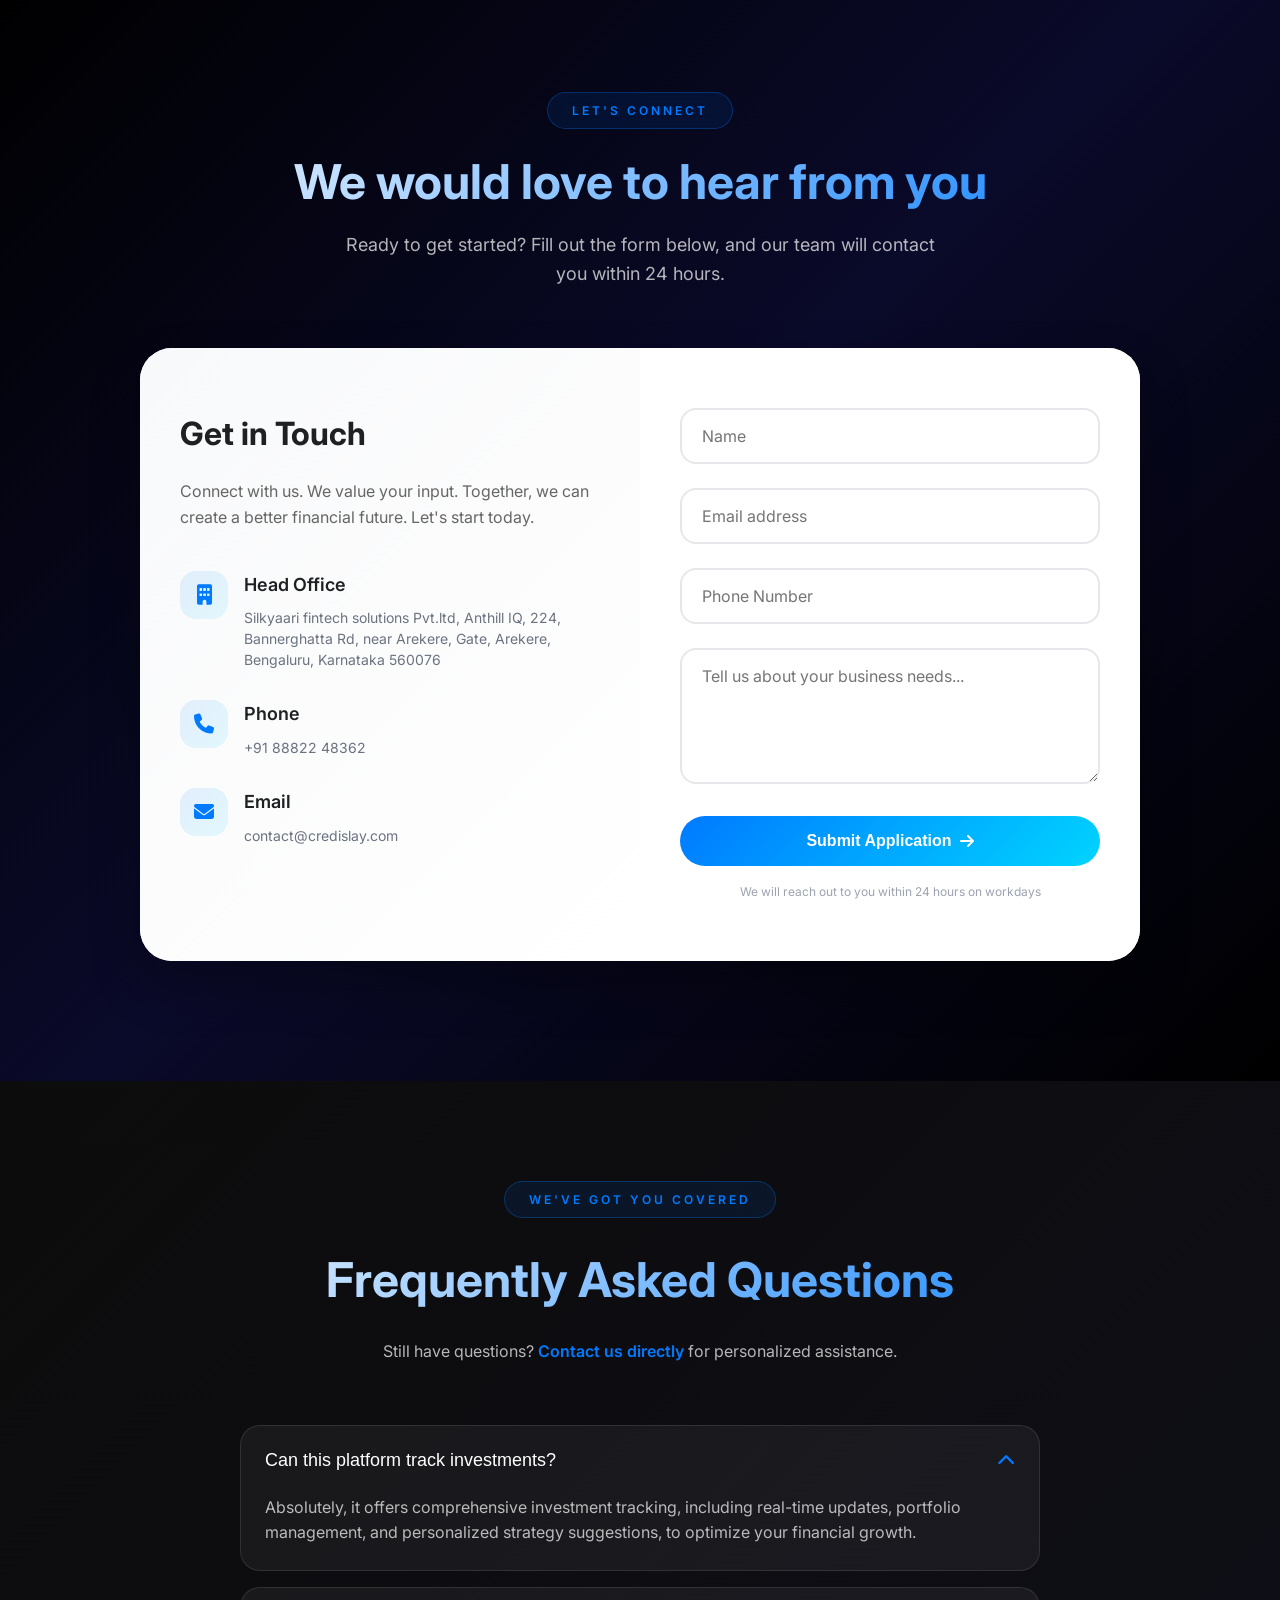
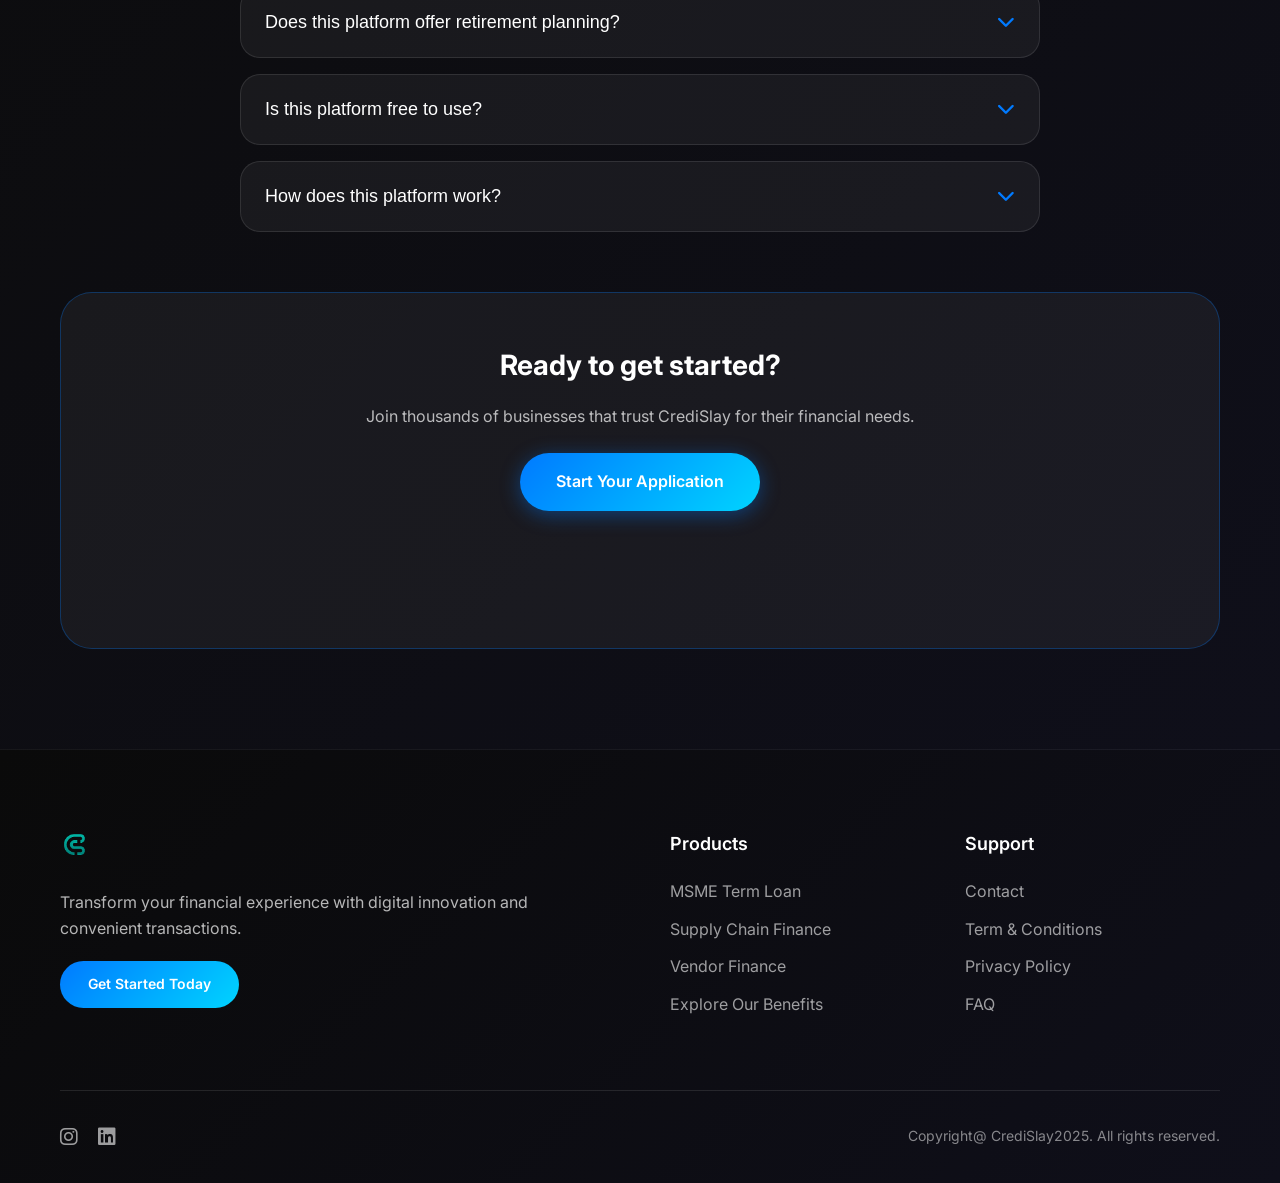
==== commit 38f3a9b3: "Update print statement from 'Hello' to 'Goodbye'" ====
--- a/index.html
+++ b/index.html
@@ -18,7 +18,7 @@
             <nav class="nav">
                 <a href="#" class="logo">
                     <img src="images/logo/credislay-logo.png" alt="CrediSlay" class="logo-img">
-                    CrediSlay
+                    Credislay
                 </a>
                 <ul class="nav-links">
                     <li><a href="#home">Home</a></li>
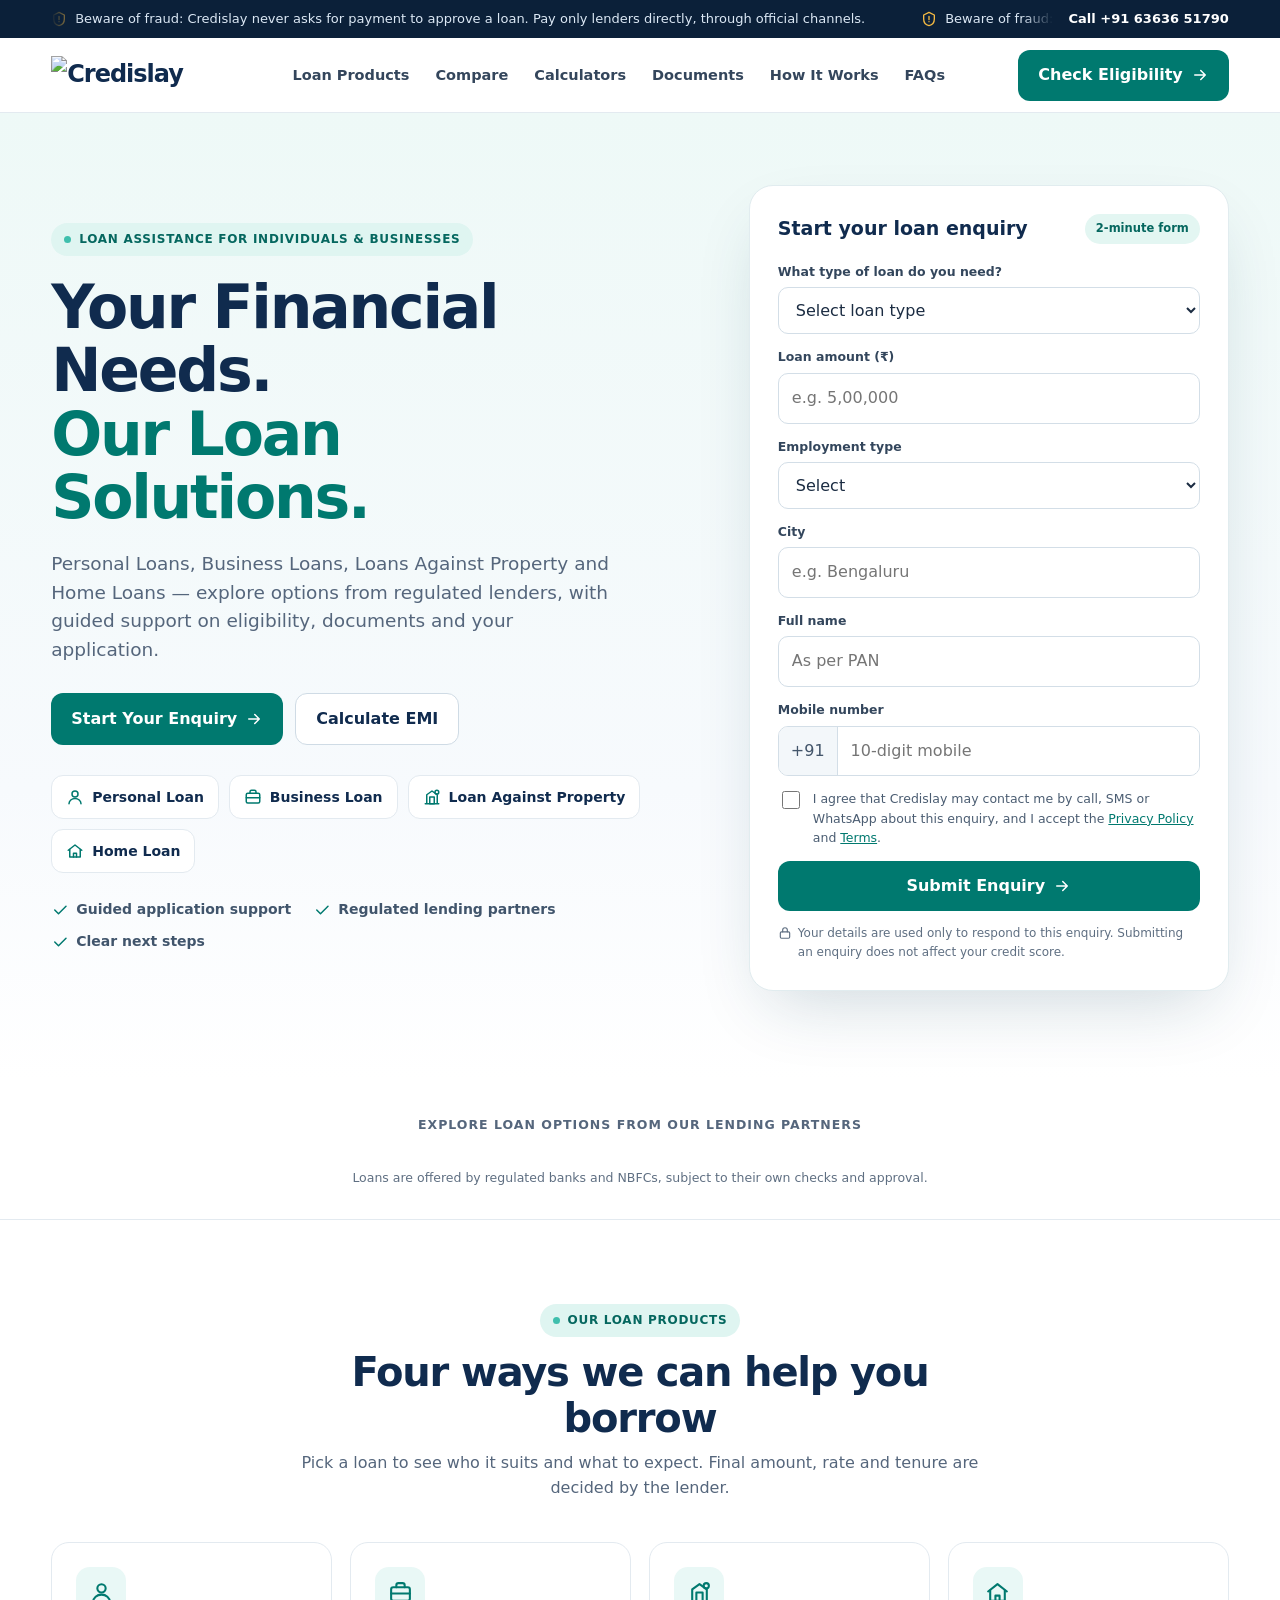
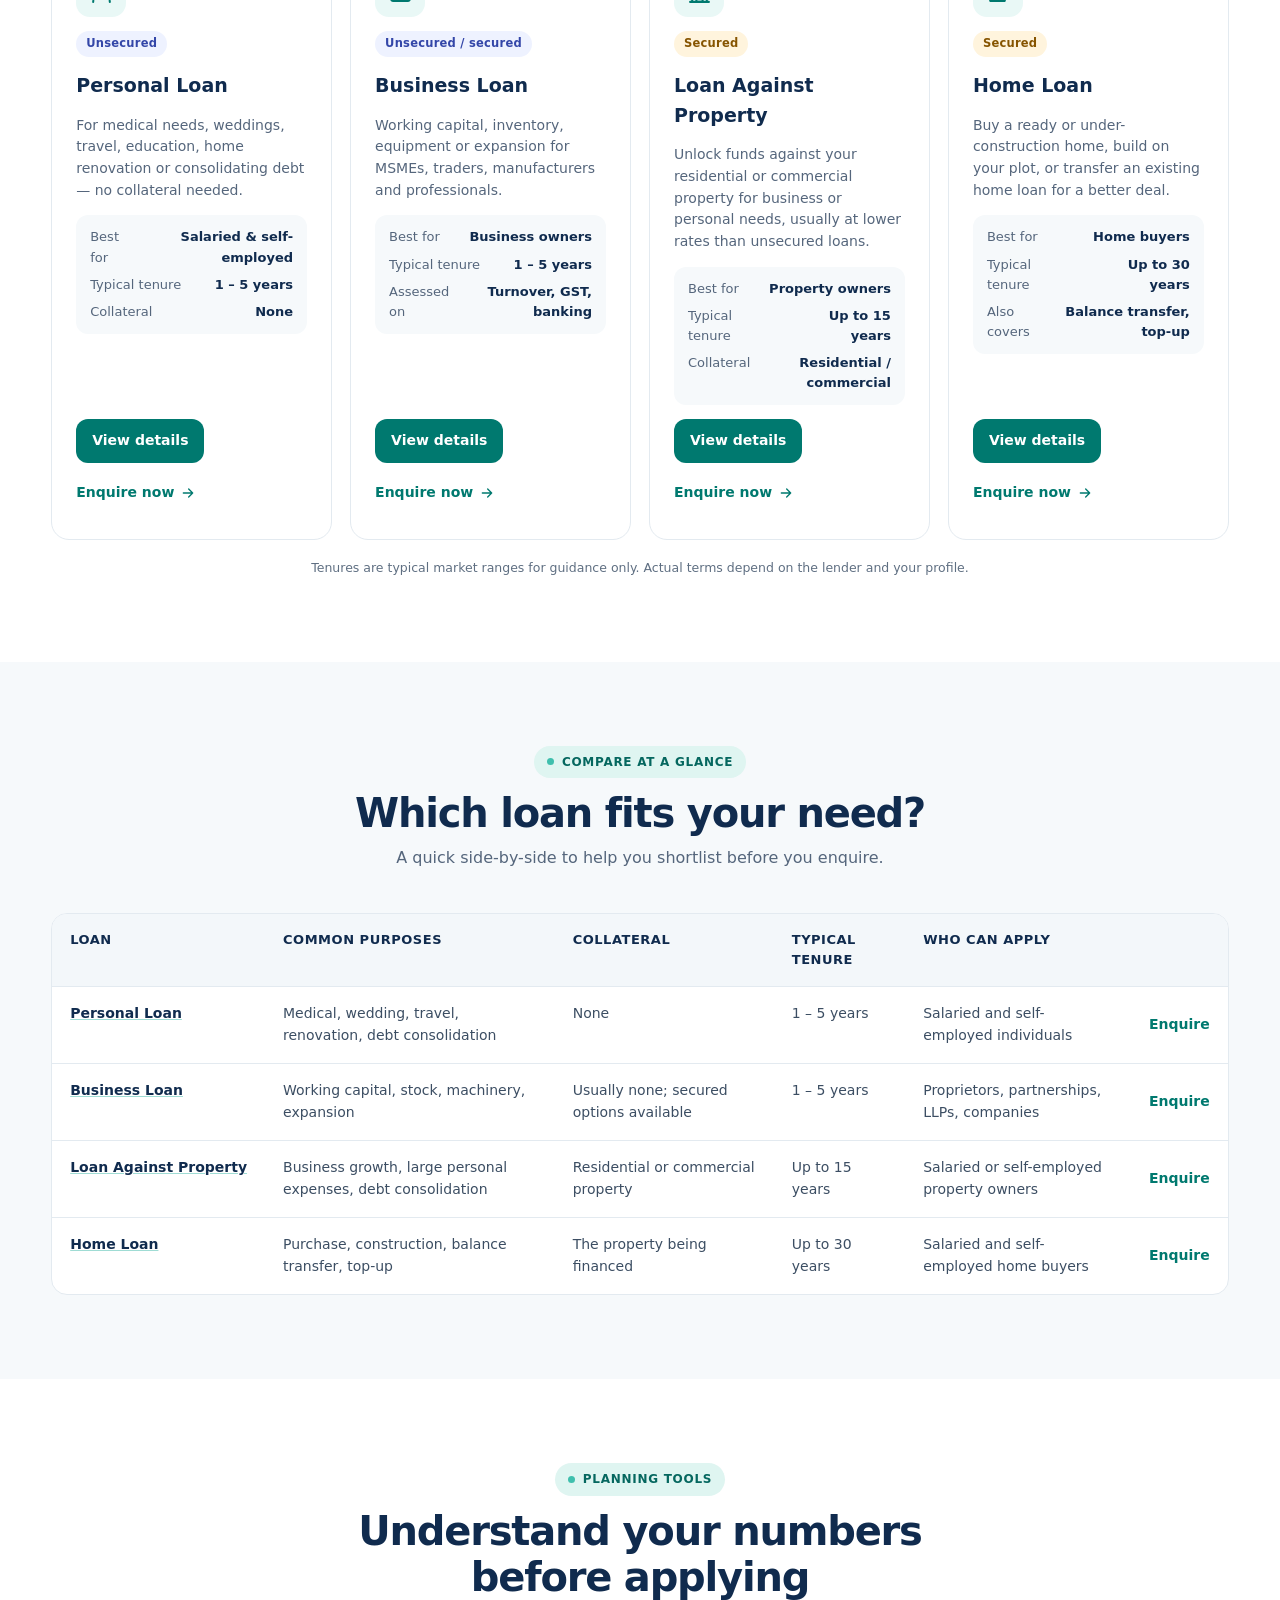
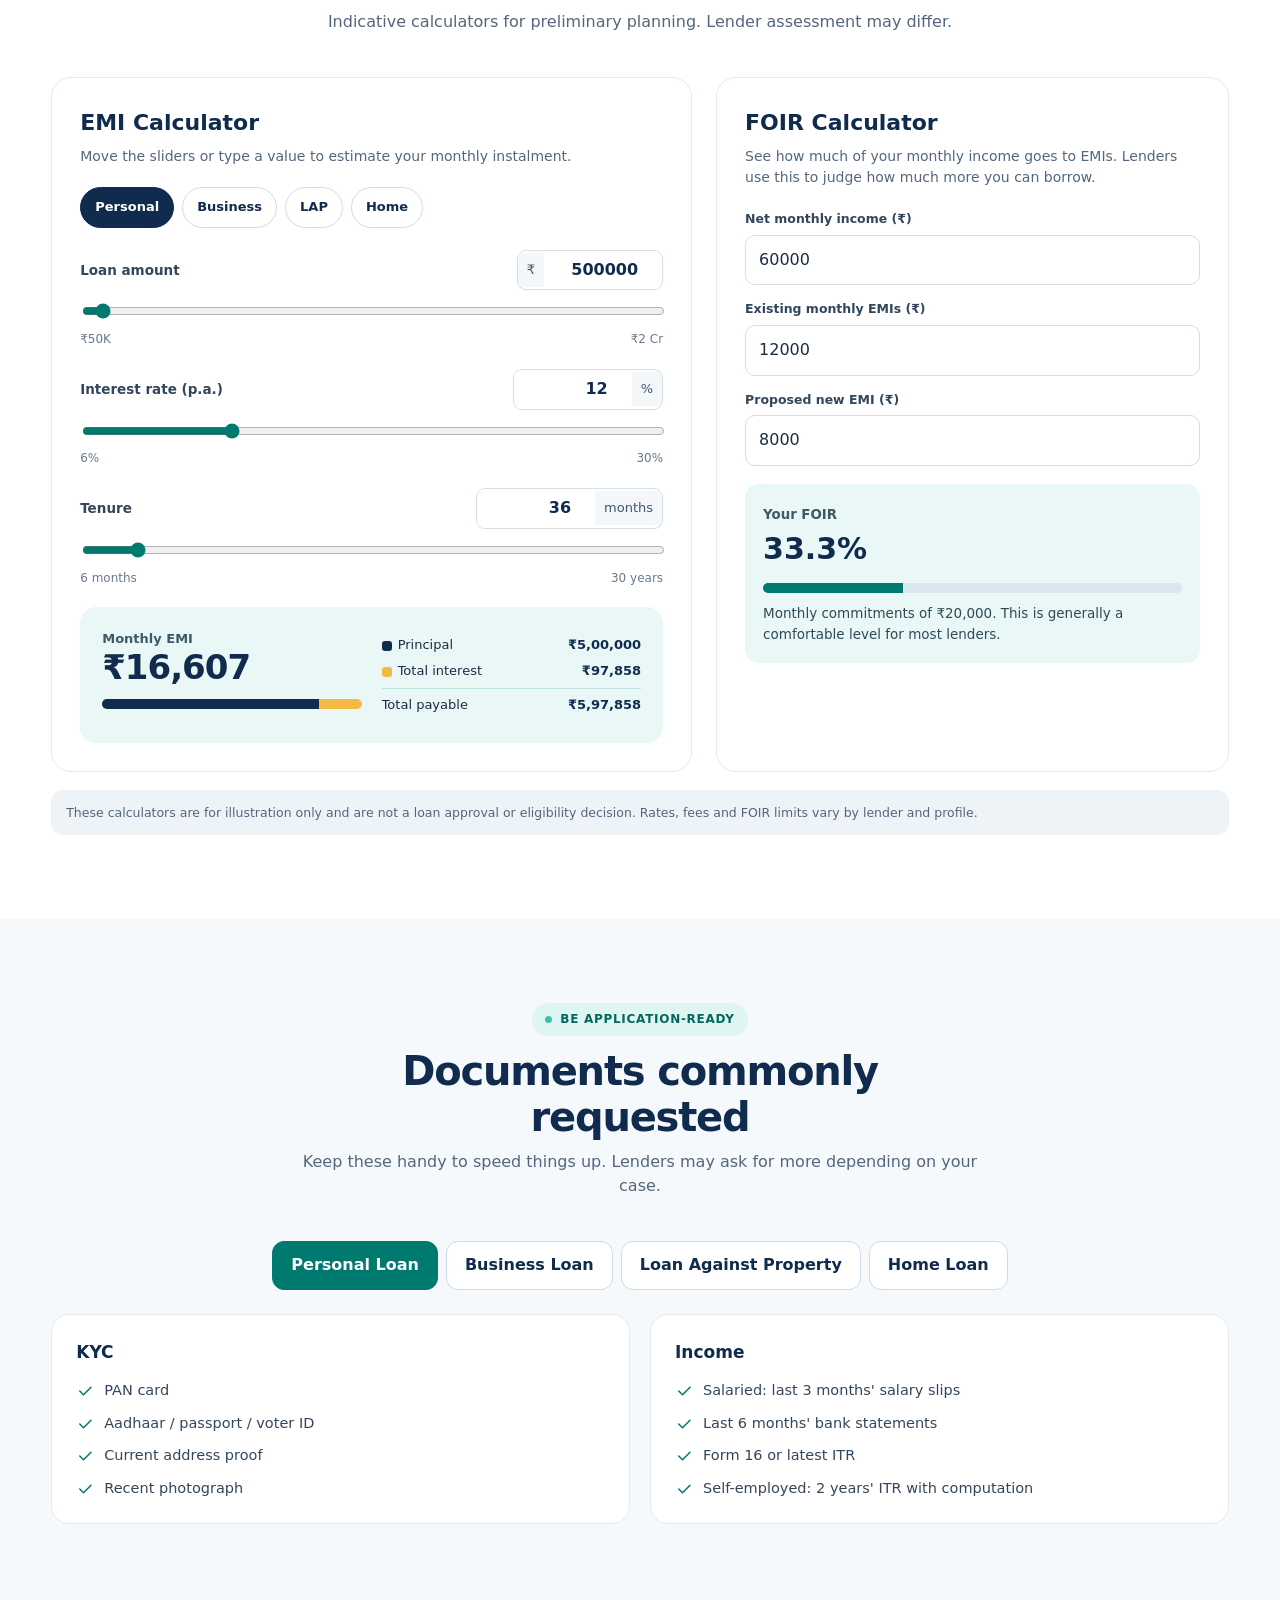
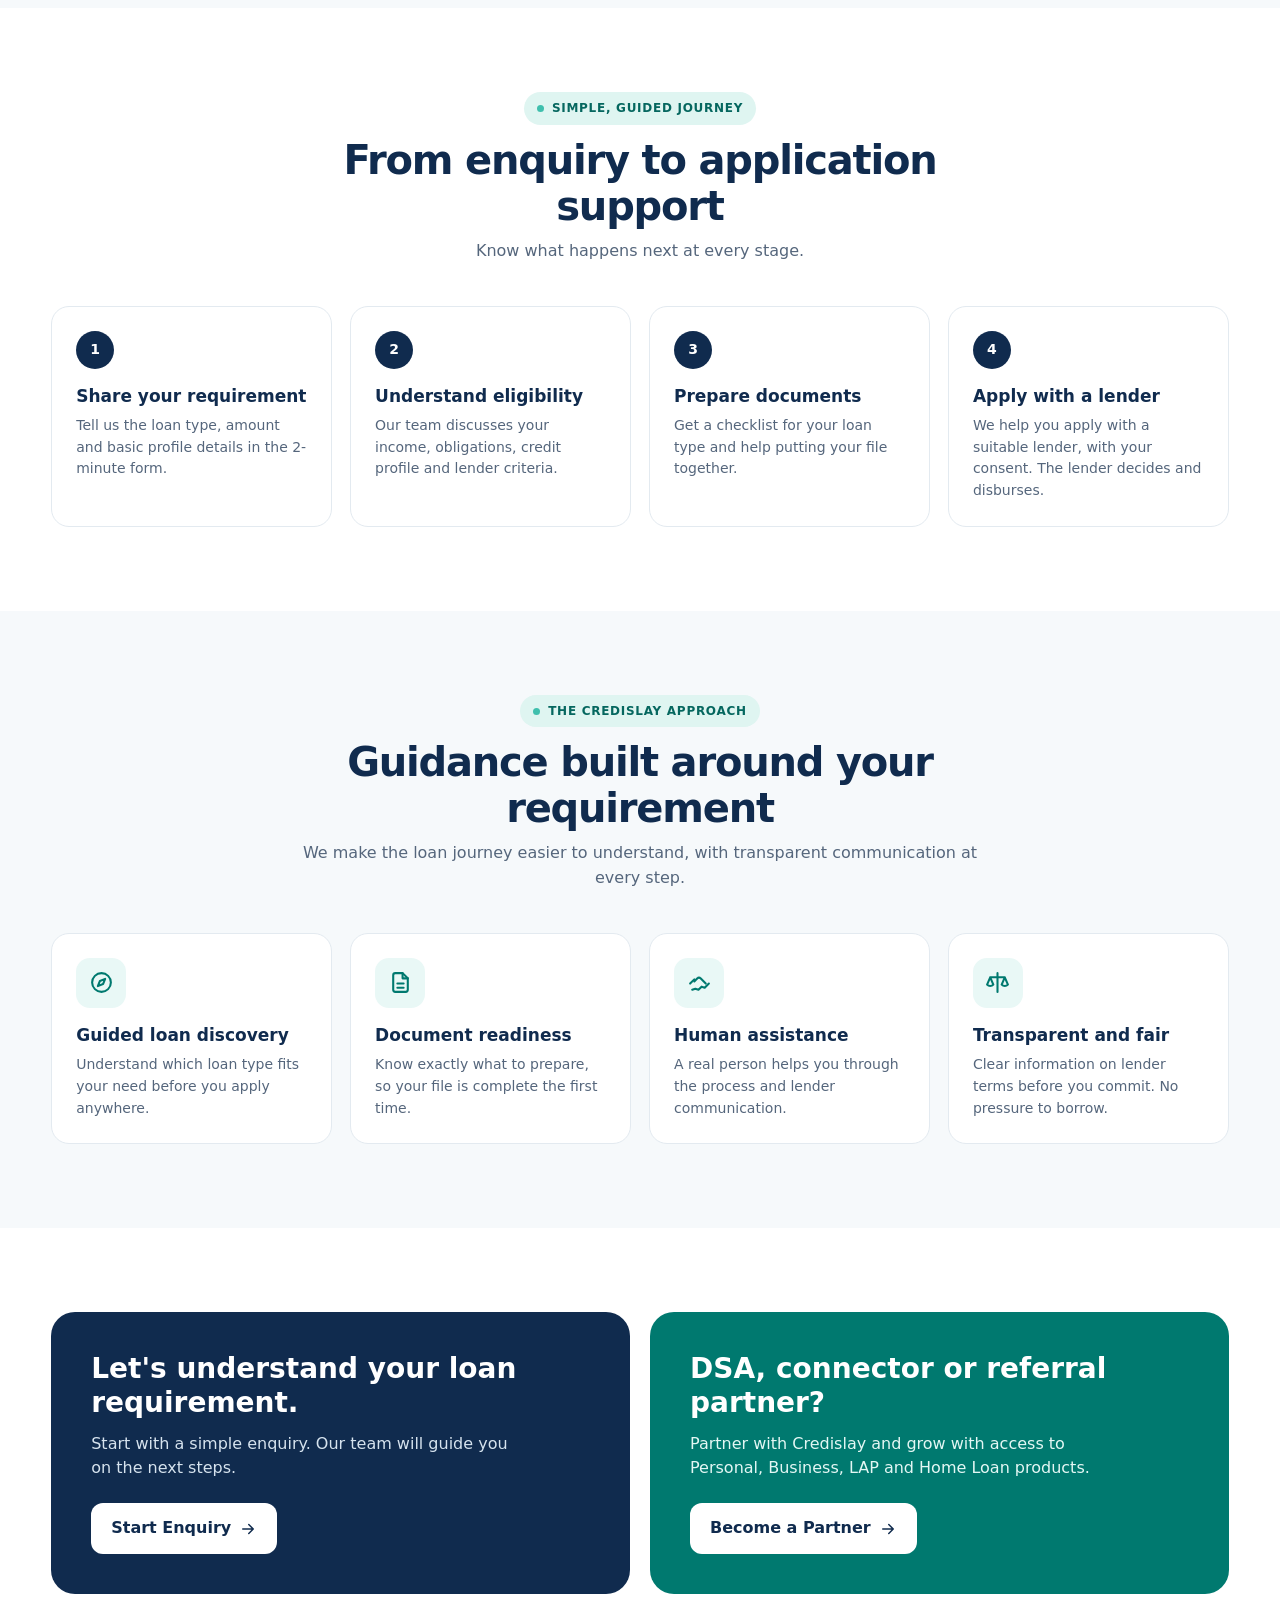
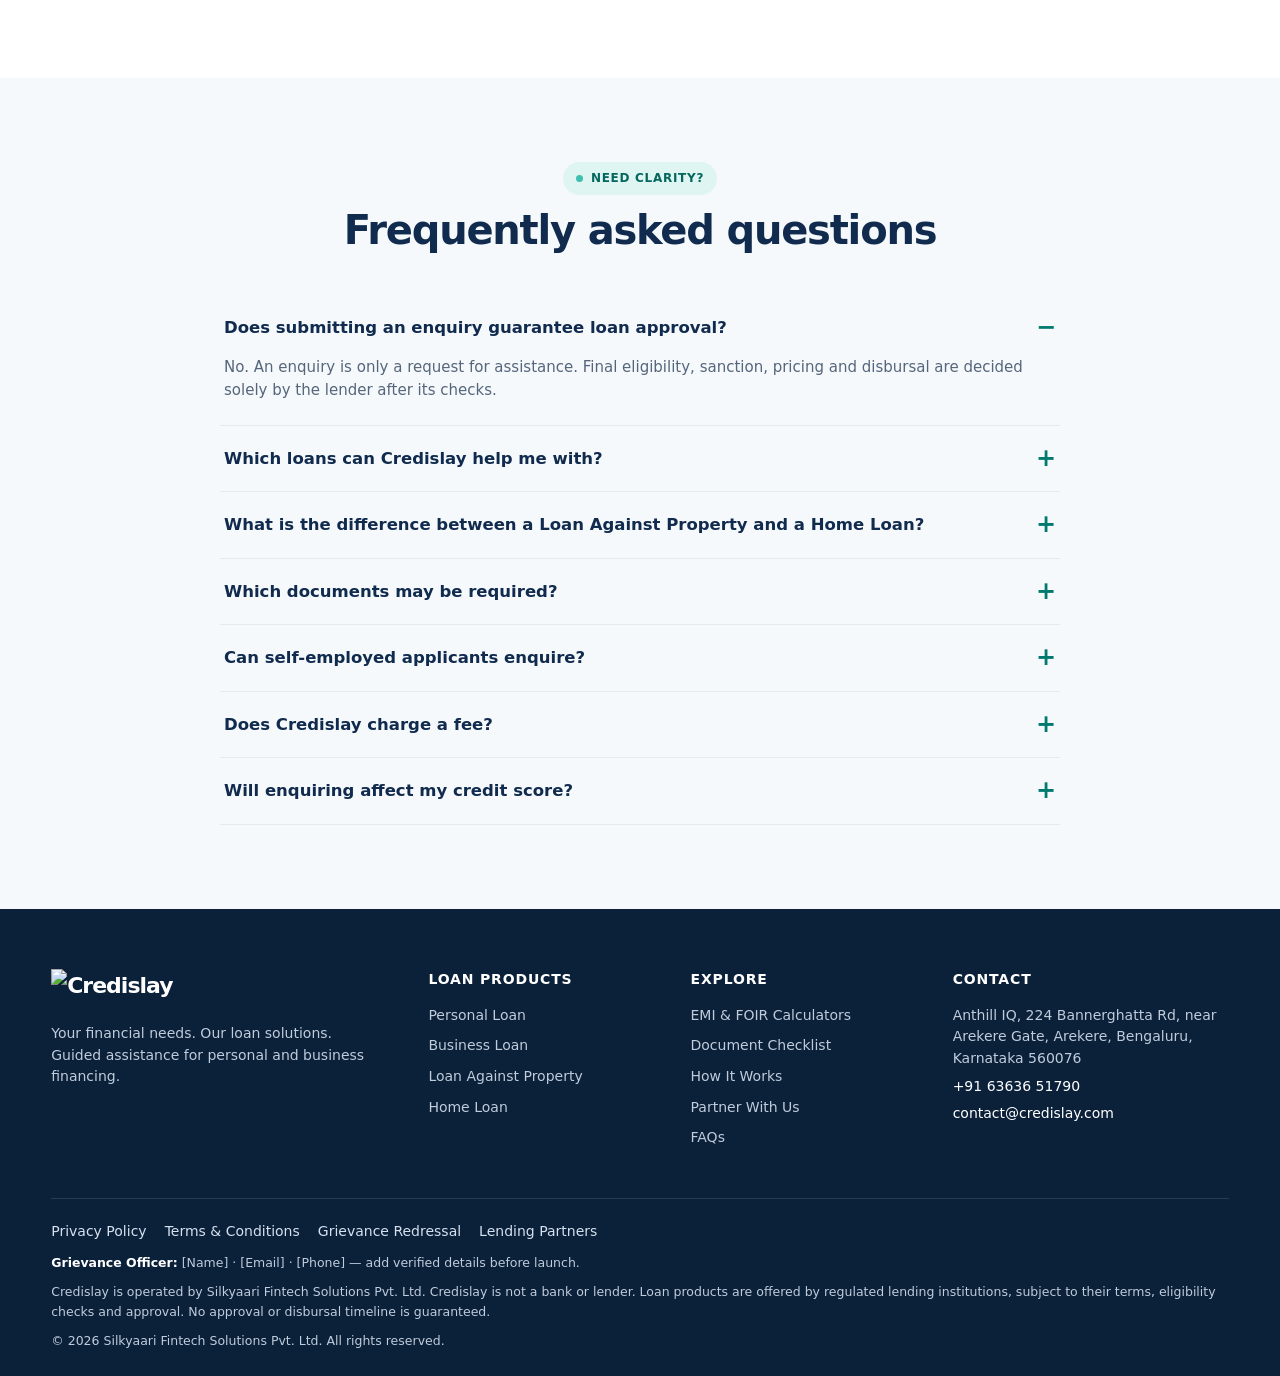
==== commit 101a4394: "Add files via upload" ====
--- a/index.html
+++ b/index.html
@@ -1,596 +1,618 @@
-<!DOCTYPE html>
-<html lang="en">
-<head>
-    <meta charset="UTF-8">
-    <meta name="viewport" content="width=device-width, initial-scale=1.0">
-    <title>CrediSlay - Smarter Business Credit, Simplified</title>
-    <link rel="icon" type="image/png" href="images/logo/credislay-logo.png">
-    <link rel="stylesheet" href="css/style.css">
-    <link rel="stylesheet" href="https://cdnjs.cloudflare.com/ajax/libs/font-awesome/6.4.0/css/all.min.css">
-    <link rel="preconnect" href="https://fonts.googleapis.com">
-    <link rel="preconnect" href="https://fonts.gstatic.com" crossorigin>
-    <link href="https://fonts.googleapis.com/css2?family=Inter:wght@400;500;600;700;800&display=swap" rel="stylesheet">
-</head>
-<body>
-    <!-- Header & Navigation -->
-    <header class="header">
-        <div class="container">
-            <nav class="nav">
-                <a href="#" class="logo">
-                    <img src="images/logo/credislay-logo.png" alt="CrediSlay" class="logo-img">
-                    Credislay
-                </a>
-                <ul class="nav-links">
-                    <li><a href="#home">Home</a></li>
-                    <li><a href="#products-deep-dive">Products</a></li>
-                    <li><a href="#contact">Contact</a></li>
-                </ul>
-                <div class="mobile-menu-btn">
-                    <i class="fas fa-bars"></i>
-                </div>
-            </nav>
-        </div>
-    </header>
-
-    <!-- Hero Section -->
-    <section class="hero" id="home">
-         <div class="container">
-         <div class="glass-wave-bg"></div>
-        <div class="wave-bg"></div>
-        <div class="wave-bg wave-bg-2"></div>
-            <div class="hero-content">
-                <span class="pre-heading">JOIN THE FUTURE</span>
-                <h1 class="hero-title">Smarter Business Credit, Simplified.</h1>
-                <p class="hero-subtext">Instant, personalized credit offers from top Indian lenders — all in one place.</p>
-                <p class="hero-body">Trusted by thousands of SMEs, Entreprenures and Proffesionals.</p>
-                <a href="#contact" class="cta-button">Let's get started</a>
-                
-                <div class="stats-bar">
-                    <div class="stat-item">
-                        <div class="stat-number">100000+</div>
-                        <div class="stat-label">Invoices</div>
-                    </div>
-                    <div class="stat-item">
-                        <div class="stat-number">35+</div>
-                        <div class="stat-label">Partners</div>
-                    </div>
-                    <div class="stat-item">
-                        <div class="stat-number">75+</div>
-                        <div class="stat-label">Cities</div>
-                    </div>
-                    <div class="stat-item">
-                        <div class="stat-number">15+</div>
-                        <div class="stat-label">Industries</div>
-                    </div>
-                </div>
-    </div>
-</section> 
-    
-
-    <!-- Why Credislay Section -->
-    <section class="why-credislay">
-        <div class="container">
-            <span class="pre-heading">FUTURE OF FINANCE</span>
-            <h2>Why CrediSlay</h2>
-            <p class="section-subtext">We connect growing businesses with the right credit solutions — seamlessly and securely.</p>
-            
-            <div class="features-grid">
-                <div class="feature-card">
-                    <div class="feature-icon">
-                        <i class="fas fa-bolt"></i>
-                    </div>
-                    <h4>Lightening Fast Processing</h4>
-                    <p>CrediSlay gets your credit approved and disbursed in just a few clicks — all in under 48 hours.</p>
-                </div>
-                <div class="feature-card">
-                    <div class="feature-icon">
-                        <i class="fas fa-laptop"></i>
-                    </div>
-                    <h4>Seamless Digital Experience</h4>
-                    <p>We analyze your business needs and connect you with offers that suit your growth path. No one-size-fits-all loans.</p>
-                </div>
-                <div class="feature-card">
-                    <div class="feature-icon">
-                        <i class="fas fa-cogs"></i>
-                    </div>
-                    <h4>Tailored Credit Solutions</h4>
-                    <p>From application to repayment, manage your finances on a secure and intuitive platform — wherever you are.</p>
-                </div>
-            </div>
-        </div>
-    </section>
-
-    <!-- Fuel Your Business Growth Section -->
-    <section class="offerings" id="offerings">
-        <div class="container">
-            <span class="pre-heading">EXTRA TOOLS</span>
-            <h2>Fuel Your Business Growth</h2>
-            <p class="section-subtext">Discover CrediSlay's curated financial solutions, designed to empower businesses with smart funding options, seamless processing, and tailored credit lines.</p>
-            
-            <div class="services-grid">
-                <!-- MSME Term Loan Card -->
-                <div class="card">
-                    <div class="card-header">
-                        <h3>SME Term Loan</h3>
-                    </div>
-                    <div class="card-body">
-                        <h4 class="card-title">Flexible Working Capital</h4>
-                        <p class="card-text">Get easy access to working capital loans from ₹5 to ₹100 Lakhs with flexible tenure (3–36 months). Designed for small & medium enterprises to manage operational expenses effortlessly.</p>
-                        <div class="highlight">
-                            <p><strong>Loan Range:</strong> ₹5 Lakhs - ₹100 Lakhs</p>
-                            <p><strong>Tenure:</strong> 3 to 36 months</p>
-                        </div>
-                    </div>
-                </div>
-                
-                <!-- Supply Chain Finance Card -->
-                <div class="card">
-                    <div class="card-header">
-                        <h3>Supply Chain Finance</h3>
-                    </div>
-                    <div class="card-body">
-                        <h4 class="card-title">Seamless Invoice Financing</h4>
-                        <p class="card-text">We ensure seamless invoice financing for sellers and distributors with strong financials. Sellers provide 100% guarantee on buyer payments, with credit limits up to ₹50 Lakhs.</p>
-                        <div class="highlight">
-                            <p><strong>Credit Limit:</strong> Up to ₹50 Lakhs</p>
-                            <p><strong>Feature:</strong> 100% payment guarantee</p>
-                        </div>
-                    </div>
-                </div>
-                
-                <!-- Vendor Finance Card -->
-                <div class="card">
-                    <div class="card-header">
-                        <h3>Vendor Finance</h3>
-                    </div>
-                    <div class="card-body">
-                        <h4 class="card-title">Instant Invoice Funding</h4>
-                        <p class="card-text">Get instant access to invoice funding and enjoy brand discounts. Eligible buyers get credit limits from ₹50k to ₹50 Lakhs, charged by the credit duration used.</p>
-                        <div class="highlight">
-                            <p><strong>Credit Limit:</strong> ₹50k - ₹50 Lakhs</p>
-                            <p><strong>Benefit:</strong> Brand discounts available</p>
-                        </div>
-                    </div>
-                </div>
-            </div>
-
-<div class="mini-features-grid">
-    <div class="mini-features-container">
-        <!-- First Row: 3 cards -->
-        <div class="mini-features-row">
-            <div class="mini-feature-card">
-                <div class="feature-icon">
-                    <i class="fas fa-shield-alt"></i>
-                </div>
-                <span>Secure Credit Flow</span>
-            </div>
-            <div class="mini-feature-card">
-                <div class="feature-icon">
-                    <i class="fas fa-hand-holding-usd"></i>
-                </div>
-                <span>Lending Assistance</span>
-            </div>
-            <div class="mini-feature-card">
-                <div class="feature-icon">
-                    <i class="fas fa-chart-line"></i>
-                </div>
-                <span>Spending Insights</span>
-            </div>
-        </div>
-        
-        <!-- Second Row: 4 cards -->
-        <div class="mini-features-row">
-            <div class="mini-feature-card">
-                <div class="feature-icon">
-                    <i class="fas fa-file-contract"></i>
-                </div>
-                <span>Transparent Underwriting</span>
-            </div>
-            <div class="mini-feature-card">
-                <div class="feature-icon">
-                    <i class="fas fa-lock"></i>
-                </div>
-                <span>Credit Protection</span>
-            </div>
-            <div class="mini-feature-card">
-                <div class="feature-icon">
-                    <i class="fas fa-chart-simple"></i>
-                </div>
-                <span>Scalable for SMEs</span>
-            </div>
-            <div class="mini-feature-card">
-                <div class="feature-icon">
-                    <i class="fas fa-chart-pie"></i>
-                </div>
-                <span>Risk Evaluated</span>
-            </div>
-        </div>
-    </div>
-</div>
-    </section>
-
-<!-- Products Deep-Dive Section -->
-<section class="products-deep-dive" id="products-deep-dive">
-    <div class="container">
-        <div class="products-header">
-            <span class="pre-heading">PRODUCTS</span>
-            <h2>Maps Your Financial Future with CrediSlay</h2>
-            <p class="products-subtext">Finance offers comprehensive tools and insights to support your journey towards long-term financial success.</p>
-        </div>
-
-        <div class="product-cards">
-            <!-- Card 1: MSME Term Loan - NO CTA BUTTON -->
-            <div class="product-card">
-                <div class="product-content left">
-                    <div class="content-card msme-card">
-                        <h3>SME Term Loan</h3>
-                        <div class="product-features">
-                            <p>Ideal for business working capital</p>
-                            <p>INR 5L - 100L Loan for upto 36 months tenure</p>
-                            <p>Easy to avail based on GSTR 3B or 6 months Banking</p>
-                            <p>Digital application process, disbursal in 3 working days</p>
-                        </div>
-                    </div>
-                </div>
-                <div class="product-image right">
-                    <div class="image-container">
-                        <img src="images/sections/woman-with-boxes.png" alt="MSME Business Funding">
-                        <div class="image-overlay"></div>
-                    </div>
-                </div>
-            </div>
-
-            <!-- Card 2: Supply Chain Finance - NO CTA BUTTON -->
-            <div class="product-card reverse">
-                <div class="product-image left">
-                    <div class="image-container">
-                        <img src="images/sections/laptop-network.png" alt="Supply Chain Finance">
-                        <div class="image-overlay"></div>
-                    </div>
-                </div>
-                <div class="product-content right">
-                    <div class="content-card supply-chain-card">
-                        <h3>Supply Chain Finance</h3>
-                        <div class="product-features">
-                            <p>Seller guarantees 100% of buyer's payment defaults</p>
-                            <p>Buyer invoices are auto-funded via CrediSlay</p>
-                            <p>Buyers get ₹50K–₹50L credit based on credit score</p>
-                            <p>Seller gets 80% upfront, 20% after payment</p>
-                        </div>
-                    </div>
-                </div>
-            </div>
-
-            <!-- Card 3: Vendor Finance - NO CTA BUTTON -->
-            <div class="product-card">
-                <div class="product-content left">
-                    <div class="content-card vendor-card">
-                        <h3>Vendor Finance</h3>
-                        <div class="product-features">
-                            <p>Retailers can get invoices funded via CrediSlay</p>
-                            <p>Credit limits from ₹50K–₹50L based on credit score</p>
-                            <p>Charged only for credit days used</p>
-                            <p>Helps retailers grab big cash discounts from brands</p>
-                        </div>
-                    </div>
-                </div>
-                <div class="product-image right">
-                    <div class="image-container">
-                        <img src="images/sections/business-handshake.png" alt="Vendor Finance">
-                        <div class="image-overlay"></div>
-                    </div>
-                </div>
-            </div>
-        </div>
-    </div>
-</section>
-
-    <!-- Process Section -->
-    <section class="process">
-        <div class="container">
-            <span class="pre-heading">EXPLORE OUR BENEFITS</span>
-            <h2>Explore Your Business Loan Journey</h2>
-            
-            <div class="process-steps">
-                <div class="process-step">
-                    <div class="step-content">
-                        <div class="step-icon">
-                            <i class="fas fa-file-alt"></i>
-                        </div>
-                        <h3>Check Eligibility & Upload Documents</h3>
-                        <p>Start with a quick eligibility check and upload minimal documents to complete your application seamlessly.</p>
-                        <a href="#contact" class="learn-more">Get Started <i class="fas fa-arrow-right"></i></a>
-                    </div>
-                    <div class="step-image">
-                        <img src="images/sections/document-upload-process.png" alt="Document Upload Process">
-                    </div>
-                </div>
-                
-                <div class="process-step">
-                    <div class="step-content">
-                        <div class="step-icon">
-                            <i class="fas fa-handshake"></i>
-                        </div>
-                        <h3>Get a Customized Loan Offer</h3>
-                        <p>Our experts evaluate your profile and propose a tailored loan offer suited to your business needs.</p>
-                        <a href="#contact" class="learn-more">Get Started <i class="fas fa-arrow-right"></i></a>
-                    </div>
-                    <div class="step-image">
-                        <img src="images/sections/customized-offer.png" alt="Customized Loan Offer">
-                    </div>
-                </div>
-                
-                <div class="process-step">
-                    <div class="step-content">
-                        <div class="step-icon">
-                            <i class="fas fa-rocket"></i>
-                        </div>
-                        <h3>Receive Funds & Grow Your Business</h3>
-                        <p>Once verified, the funds are disbursed directly — helping you focus on growth and scaling.</p>
-                        <a href="#contact" class="learn-more">Get Started <i class="fas fa-arrow-right"></i></a>
-                    </div>
-                    <div class="step-image">
-                        <img src="images/sections/funds-growth.png" alt="Business Growth Funding">
-                    </div>
-                </div>
-            </div>
-        </div>
-    </section>
-
-    <!-- Testimonials Section -->
-<section class="testimonials">
-    <div class="container">
-        <span class="pre-heading">MORE THAN 152.78K+ USERS LOVE THEIR FINANCIAL JOURNEY</span>
-        
-        <div class="testimonials-slider">
-            <div class="testimonial-card active">
-                <div class="testimonial-text">
-                    "CrediSlay's support helped grow my MSME with ease. Their process and guidance truly set them apart."
-                </div>
-                <div class="testimonial-author">
-                    <div class="author-avatar">
-                        <img src="images/avatars/ravi-menon-avatar.jpg" alt="Ravi Menon">
-                    </div>
-                    <div class="author-info">
-                        <div class="author-name">Ravi Menon</div>
-                        <div class="author-location">Kerela</div>
-                    </div>
-                </div>
-            </div>
-            
-            <div class="testimonial-card">
-                <div class="testimonial-text">
-                    "The seamless digital experience made getting funding for my business incredibly simple and fast."
-                </div>
-                <div class="testimonial-author">
-                    <div class="author-avatar">
-                        <img src="images/avatars/priya-sharma-avatar.jpg" alt="Priya Sharma">
-                    </div>
-                    <div class="author-info">
-                        <div class="author-name">Priya Sharma</div>
-                        <div class="author-location">Delhi</div>
-                    </div>
-                </div>
-            </div>
-            
-            <div class="testimonial-card">
-                <div class="testimonial-text">
-                    "Tailored credit solutions that actually understand small business needs. Highly recommended!"
-                </div>
-                <div class="testimonial-author">
-                    <div class="author-avatar">
-                        <img src="images/avatars/arun-kumar-avatar.jpg" alt="Arun Kumar">
-                    </div>
-                    <div class="author-info">
-                        <div class="author-name">Arun Kumar</div>
-                        <div class="author-location">Chennai</div>
-                    </div>
-                </div>
-            </div>
-        </div>
-        
-        <div class="slider-controls">
-            <button class="slider-btn prev-btn">
-                <i class="fas fa-chevron-left"></i>
-            </button>
-            <div class="slider-dots">
-                <span class="dot active"></span>
-                <span class="dot"></span>
-                <span class="dot"></span>
-            </div>
-            <button class="slider-btn next-btn">
-                <i class="fas fa-chevron-right"></i>
-            </button>
-        </div>
-    </div>
-</section>
-
-    <!-- Contact Form Section -->
-    <section class="contact-form-section" id="contact">
-        <div class="container">
-            <div class="contact-hero-content">
-                <span class="pre-heading">LET'S CONNECT</span>
-                <h2 class="contact-hero-title">We would love to hear from you</h2>
-                <p class="contact-subtext">Ready to get started? Fill out the form below, and our team will contact you within 24 hours.</p>
-            </div>
-            
-            <div class="contact-card">
-                <div class="contact-details">
-                    <h3>Get in Touch</h3>
-                    <p class="contact-intro">Connect with us. We value your input. Together, we can create a better financial future. Let's start today.</p>
-                    
-                    <div class="contact-points">
-                        <div class="contact-point">
-                            <div class="contact-icon">
-                                <i class="fas fa-building"></i>
-                            </div>
-                            <div class="contact-info">
-                                <h4>Head Office</h4>
-                                <p>Silkyaari fintech solutions Pvt.ltd, Anthill IQ, 224, Bannerghatta Rd, near Arekere, Gate, Arekere, Bengaluru, Karnataka 560076</p>
-                            </div>
-                        </div>
-                        
-                        <div class="contact-point">
-                            <div class="contact-icon">
-                                <i class="fas fa-phone"></i>
-                            </div>
-                            <div class="contact-info">
-                                <h4>Phone</h4>
-                                <p>+91 88822 48362</p>
-                            </div>
-                        </div>
-                        
-                        <div class="contact-point">
-                            <div class="contact-icon">
-                                <i class="fas fa-envelope"></i>
-                            </div>
-                            <div class="contact-info">
-                                <h4>Email</h4>
-                                <p>contact@credislay.com</p>
-                            </div>
-                        </div>
-                    </div>
-                </div>
-                
-                <div class="contact-form">
-                    <form id="contactForm">
-                        <div class="form-group">
-                            <input type="text" id="name" name="name" placeholder="Name" required>
-                        </div>
-                        
-                        <div class="form-group">
-                            <input type="email" id="email" name="email" placeholder="Email address" required>
-                        </div>
-
-                        <div class="form-group">
-                            <input type="tel" id="phone" name="phone" placeholder="Phone Number" required>
-                        </div>
-                        
-                        <div class="form-group">
-                            <textarea id="message" name="message" placeholder="Tell us about your business needs..." rows="5" required></textarea>
-                        </div>
-                        
-                        <button type="submit" class="submit-btn">
-                            Submit Application <i class="fas fa-arrow-right"></i>
-                        </button>
-                        
-                        <p class="confirmation-text">We will reach out to you within 24 hours on workdays </p>
-                    </form>
-                </div>
-            </div>
-        </div>
-    </section>
-
-    <!-- FAQ Section -->
-    <section class="faq-section">
-        <div class="container">
-            <div class="faq-header">
-                <span class="pre-heading">WE'VE GOT YOU COVERED</span>
-                <h2>Frequently Asked Questions</h2>
-                <p class="faq-subtext">Still have questions? <a href="#contact" class="faq-cta">Contact us directly</a> for personalized assistance.</p>
-            </div>
-            
-            <div class="faq-accordion">
-                <div class="faq-item active">
-                    <button class="faq-question">
-                        <span>Can this platform track investments?</span>
-                        <i class="fas fa-chevron-down"></i>
-                    </button>
-                    <div class="faq-answer">
-                        <p>Absolutely, it offers comprehensive investment tracking, including real-time updates, portfolio management, and personalized strategy suggestions, to optimize your financial growth.</p>
-                    </div>
-                </div>
-                
-                <div class="faq-item">
-                    <button class="faq-question">
-                        <span>Does this platform offer retirement planning?</span>
-                        <i class="fas fa-chevron-down"></i>
-                    </button>
-                    <div class="faq-answer">
-                        <p>Yes, our platform provides comprehensive retirement planning tools that help you set goals, track progress, and make informed decisions about your retirement savings and investments.</p>
-                    </div>
-                </div>
-                
-                <div class="faq-item">
-                    <button class="faq-question">
-                        <span>Is this platform free to use?</span>
-                        <i class="fas fa-chevron-down"></i>
-                    </button>
-                    <div class="faq-answer">
-                        <p>We offer both free and premium plans. The free version includes basic features like budget tracking and credit monitoring, while our premium plans unlock advanced analytics, investment tracking, and personalized financial coaching.</p>
-                    </div>
-                </div>
-                
-                <div class="faq-item">
-                    <button class="faq-question">
-                        <span>How does this platform work?</span>
-                        <i class="fas fa-chevron-down"></i>
-                    </button>
-                    <div class="faq-answer">
-                        <p>Our platform connects securely to your financial accounts, analyzes your financial data, and provides personalized insights and recommendations. You can track spending, monitor investments, set financial goals, and get tailored advice to improve your financial health.</p>
-                    </div>
-                </div>
-            </div>
-
-            <div class="faq-cta-section">
-                <h3>Ready to get started?</h3>
-                <p>Join thousands of businesses that trust CrediSlay for their financial needs.</p>
-                <a href="#contact" class="cta-button">Start Your Application</a>
-            </div>
-        </div>
-    </section>
-
-    <!-- Footer -->
-    <footer class="footer">
-        <div class="container">
-            <div class="footer-content">
-                <div class="footer-brand">
-                    <div class="footer-logo">
-                        <img src="images/logo/credislay-logo.png" alt="CrediSlay" class="logo-img">
-                    </div>
-                    <p>Transform your financial experience with digital innovation and convenient transactions.</p>
-                    <a href="#contact" class="footer-cta">Get Started Today</a>
-                </div>
-                
-                <div class="footer-links">
-                    <div class="footer-column">
-                        <h4>Products</h4>
-                        <ul>
-                            <li><a href="#products-deep-dive">MSME Term Loan</a></li>
-                            <li><a href="#products-deep-dive">Supply Chain Finance</a></li>
-                            <li><a href="#products-deep-dive">Vendor Finance</a></li>
-                            <li><a href="#process">Explore Our Benefits</a></li>
-                        </ul>
-                    </div>
-                    
-                    <div class="footer-column">
-                        <h4>Support</h4>
-                        <ul>
-                            <li><a href="#contact">Contact</a></li>
-                            <li><a href="#">Term & Conditions</a></li>
-                            <li><a href="#">Privacy Policy</a></li>
-                            <li><a href="#faq-section">FAQ</a></li>
-                        </ul>
-                    </div>
-                </div>
-            </div>
-            
-            <div class="footer-bottom">
-                <div class="social-links">
-                    <a href="#" aria-label="Instagram">
-                        <i class="fab fa-instagram"></i>
-                    </a>
-                    <a href="#" aria-label="LinkedIn">
-                        <i class="fab fa-linkedin"></i>
-                    </a>
-                </div>
-                <div class="copyright">
-                    Copyright@ CrediSlay2025. All rights reserved.
-                </div>
-            </div>
-        </div>
-    </footer>
-
-    <script src="js/script.js"></script>
-</body>
-</html>
+<!doctype html>
+<html lang="en">
+<head>
+<meta charset="utf-8">
+<meta name="viewport" content="width=device-width,initial-scale=1">
+<meta name="description" content="Credislay helps you explore Personal Loans, Business Loans, Loans Against Property and Home Loans from regulated lenders, with guided support from enquiry to application.">
+<meta name="theme-color" content="#102b4e">
+<title>Credislay | Personal, Business, Home Loans &amp; Loan Against Property</title>
+<link rel="icon" type="image/png" href="assets/credislay-icon.png">
+<link rel="apple-touch-icon" href="assets/apple-touch-icon.png">
+<style>
+:root{--navy:#102b4e;--navy2:#0b2039;--teal:#3fbfad;--tealD:#00796f;--mint:#e9f8f6;--ink:#1b2c42;--muted:#55667c;--line:#e3eaf0;--white:#fff;--bg:#f6f9fb;--gold:#f4b942}
+*{box-sizing:border-box}html{scroll-behavior:smooth}body{margin:0;font-family:Inter,ui-sans-serif,system-ui,-apple-system,"Segoe UI",sans-serif;color:var(--ink);background:#fff;line-height:1.55;-webkit-font-smoothing:antialiased}
+a{color:inherit;text-decoration:none}button,input,select,textarea{font:inherit}img{max-width:100%}
+:focus-visible{outline:3px solid #08a99b80;outline-offset:2px}
+.container{width:min(1180px,92%);margin:auto}
+.sr{position:absolute;width:1px;height:1px;overflow:hidden;clip:rect(0 0 0 0);white-space:nowrap}
+svg.i{width:22px;height:22px;fill:none;stroke:currentColor;stroke-width:2;stroke-linecap:round;stroke-linejoin:round;flex:none}
+
+/* Top bar */
+.topbar{background:var(--navy2);color:#dce8f5;font-size:13px;padding:9px 0}
+.topbar .container{display:flex;justify-content:space-between;align-items:center;gap:8px 18px;flex-wrap:wrap}
+.topbar .warn{display:flex;gap:8px;align-items:center}.topbar .warn svg{width:16px;height:16px;color:var(--gold)}
+.topbar a{color:#fff;font-weight:650}
+
+/* Nav */
+.nav{position:sticky;top:0;z-index:30;background:#ffffffee;backdrop-filter:blur(12px);border-bottom:1px solid var(--line)}
+.navin{height:74px;display:flex;align-items:center;justify-content:space-between;gap:22px}
+.brand{display:flex;align-items:center;gap:10px;font-size:24px;font-weight:850;color:var(--navy);letter-spacing:-1px}
+.brandLogo{height:38px;width:auto;display:block;flex:0 0 auto}.footer .brandLogo{height:40px}
+.links{display:flex;align-items:center;gap:26px;font-size:14.5px;font-weight:650;color:#34465c}
+.links a{padding:10px 0}.links a:hover{color:var(--tealD)}
+.navcta{display:flex;align-items:center;gap:10px}
+.btn{border:0;border-radius:12px;padding:13px 20px;min-height:46px;background:var(--tealD);color:#fff;font-weight:750;cursor:pointer;display:inline-flex;justify-content:center;align-items:center;gap:8px;transition:.2s}
+.btn:hover{background:#00665e;transform:translateY(-1px)}
+.btn.secondary{background:#fff;color:var(--navy);border:1px solid #cfdbe5}.btn.secondary:hover{background:#f3f7fa}
+.btn.dark{background:var(--navy)}.btn.gold{background:var(--gold);color:#102b4e}.btn.gold:hover{background:#e9aa2c}
+.btn.block{width:100%}
+.btn[disabled]{opacity:.7;cursor:wait;transform:none}
+.menu{display:none;background:none;border:1px solid var(--line);border-radius:10px;width:46px;height:46px;color:var(--navy);cursor:pointer;align-items:center;justify-content:center}
+
+/* Hero */
+.hero{background:linear-gradient(180deg,#eef9f7 0%,#f7fafd 70%,#fff 100%);padding:72px 0 88px;overflow:hidden}
+.heroGrid{display:grid;grid-template-columns:1.05fr .95fr;align-items:center;gap:52px}
+.eyebrow{display:inline-flex;gap:8px;align-items:center;color:#05675f;background:#dff5f1;padding:7px 13px;border-radius:30px;font-size:12px;font-weight:800;letter-spacing:.06em;text-transform:uppercase}
+.eyebrow .dot{width:7px;height:7px;border-radius:50%;background:var(--teal)}
+.hero h1{font-size:clamp(38px,5vw,60px);line-height:1.06;letter-spacing:-2.2px;color:var(--navy);margin:20px 0}
+.hero h1 span{color:var(--tealD)}
+.hero .lead{font-size:18.5px;color:var(--muted);max-width:560px;margin:0}
+.heroActions{display:flex;gap:12px;flex-wrap:wrap;margin:28px 0 30px}
+.chips{display:flex;flex-wrap:wrap;gap:10px;margin-bottom:26px}
+.chip{display:inline-flex;align-items:center;gap:8px;background:#fff;border:1px solid var(--line);border-radius:12px;padding:10px 14px;font-size:14px;font-weight:650;color:var(--navy);cursor:pointer;min-height:44px}
+.chip:hover{border-color:#9fdcd4;background:#f4fcfb}.chip svg{width:18px;height:18px;color:var(--tealD)}
+.trustline{display:flex;gap:10px 22px;flex-wrap:wrap;color:#41556c;font-size:14px;font-weight:550;list-style:none;padding:0;margin:0}
+.trustline li{display:flex;align-items:center;gap:7px}.trustline svg{width:18px;height:18px;color:var(--tealD)}
+.heroCard{background:#fff;border:1px solid #e1ecef;box-shadow:0 28px 70px -20px #163f5433;border-radius:24px;padding:28px;max-width:480px;margin-left:auto;width:100%}
+.cardHead{display:flex;justify-content:space-between;align-items:center;gap:10px;margin-bottom:18px}
+.cardHead strong{color:var(--navy);font-size:19px}
+.pill{font-size:11.5px;background:#e3f6f2;color:#05675f;border-radius:30px;padding:6px 11px;font-weight:800;white-space:nowrap}
+.quickform{display:grid;gap:13px}
+.field{display:grid;gap:6px}
+.field label{font-size:12.5px;font-weight:750;color:#33465c}
+.field input,.field select,.field textarea{width:100%;padding:12px 13px;min-height:46px;border:1px solid #d3dee7;border-radius:10px;background:#fff;color:var(--ink);outline:none}
+.field input:focus,.field select:focus,.field textarea:focus{border-color:var(--teal);box-shadow:0 0 0 3px #08a99b22}
+.phone{display:flex;border:1px solid #d3dee7;border-radius:10px;overflow:hidden}.phone span{padding:12px;background:#f3f7fa;color:#44566b;border-right:1px solid #d3dee7}
+.phone input{border:0;border-radius:0;min-width:0}.phone:focus-within{border-color:var(--teal);box-shadow:0 0 0 3px #08a99b22}.phone input:focus{box-shadow:none}
+.consent{display:flex;gap:10px;align-items:flex-start;font-size:12.5px;color:#4b5d72}
+.consent input{width:18px;height:18px;margin-top:2px;accent-color:var(--tealD);flex:none}
+.fine{font-size:12px;color:#5f6f82}
+.fine a,.consent a{color:var(--tealD);text-decoration:underline}
+.hp{position:absolute;left:-9999px;width:1px;height:1px;overflow:hidden}
+
+/* Sections */
+.section{padding:84px 0}.section.soft{background:var(--bg)}
+.sectionHead{text-align:center;max-width:700px;margin:0 auto 42px}
+.sectionHead h2{font-size:clamp(28px,3.3vw,40px);line-height:1.15;letter-spacing:-1.2px;color:var(--navy);margin:12px 0 10px}
+.sectionHead p{color:var(--muted);margin:0}
+
+/* Products */
+.grid4{display:grid;grid-template-columns:repeat(4,1fr);gap:18px}
+.product{border:1px solid var(--line);border-radius:18px;padding:24px;background:#fff;transition:.2s;display:flex;flex-direction:column;gap:14px}
+.product:hover{box-shadow:0 18px 40px -18px #102b4e30;transform:translateY(-3px);border-color:#bfe6e0}
+.ico{width:50px;height:50px;border-radius:14px;background:var(--mint);color:var(--tealD);display:grid;place-items:center}
+.ico svg{width:25px;height:25px}
+.product h3{color:var(--navy);margin:0;font-size:19px}
+.product p{font-size:14px;color:var(--muted);margin:0}
+.tag{align-self:flex-start;font-size:11.5px;font-weight:800;border-radius:30px;padding:4px 10px;letter-spacing:.02em}
+.tag.unsec{background:#eef2ff;color:#3346a8}.tag.sec{background:#fff4dd;color:#865400}
+.specs{list-style:none;margin:0;padding:12px 14px;background:var(--bg);border-radius:12px;display:grid;gap:7px;font-size:13px}
+.specs li{display:flex;justify-content:space-between;gap:10px}.specs span{color:var(--muted)}.specs b{color:var(--navy);text-align:right}
+.product .actions{margin-top:auto;display:flex;gap:8px;flex-wrap:wrap}
+.learn{font-size:14px;color:var(--tealD);font-weight:800;display:inline-flex;align-items:center;gap:6px;min-height:44px}
+.note{font-size:12.5px;color:#5f6f82;text-align:center;margin:18px 0 0}
+
+/* Compare table */
+.tableWrap{overflow-x:auto;border:1px solid var(--line);border-radius:16px;background:#fff}
+table{width:100%;border-collapse:collapse;min-width:860px;font-size:14px}
+th,td{padding:16px 18px;text-align:left;vertical-align:top;border-top:1px solid var(--line)}
+thead th{background:#f3f7fa;color:var(--navy);font-weight:800;border-top:0;font-size:13px;text-transform:uppercase;letter-spacing:.04em}
+tbody th{color:var(--navy);font-weight:750;white-space:nowrap}
+td{color:#3c4e63}
+
+/* Calculators */
+.two{display:grid;grid-template-columns:1.25fr 1fr;gap:24px;align-items:stretch}
+.panel{background:#fff;border:1px solid var(--line);border-radius:20px;padding:28px}
+.panel h3{margin:0 0 6px;color:var(--navy);font-size:22px}
+.panel>p{margin:0 0 20px;color:var(--muted);font-size:14px}
+.presets{display:flex;flex-wrap:wrap;gap:8px;margin-bottom:22px}
+.preset{border:1px solid #cfdbe5;background:#fff;border-radius:30px;padding:9px 14px;font-size:13px;font-weight:700;color:var(--navy);cursor:pointer;min-height:40px}
+.preset[aria-pressed="true"]{background:var(--navy);border-color:var(--navy);color:#fff}
+.slider{margin-bottom:20px}
+.slider .row{display:flex;justify-content:space-between;align-items:center;gap:10px;margin-bottom:8px}
+.slider label{font-size:13.5px;font-weight:750;color:#33465c}
+.slider .val{display:flex;align-items:center;border:1px solid #d3dee7;border-radius:9px;overflow:hidden;background:#fff}
+.slider .val span{padding:7px 9px;background:#f3f7fa;font-size:13px;color:#44566b}
+.slider .val input{width:118px;border:0;padding:7px 9px;font-weight:750;color:var(--navy);text-align:right;outline:none}
+.slider input[type=range]{width:100%;accent-color:var(--tealD);height:22px}
+.slider .ends{display:flex;justify-content:space-between;font-size:12px;color:#6a7a8c}
+.emiOut{display:grid;grid-template-columns:1fr 1fr;gap:20px;align-items:center;background:var(--mint);border-radius:16px;padding:22px;margin-top:6px}
+.emiOut .big{font-size:34px;font-weight:850;color:var(--navy);letter-spacing:-1px;line-height:1.1}
+.emiOut small{display:block;color:#3e5a66;font-size:13px;font-weight:650}
+.bar{height:10px;border-radius:6px;background:var(--gold);overflow:hidden;margin:12px 0}.bar i{display:block;height:100%;background:var(--navy)}
+.legend{display:grid;gap:6px;font-size:13px}.legend div{display:flex;justify-content:space-between;gap:10px}.legend b{color:var(--navy)}
+.sw{display:inline-block;width:10px;height:10px;border-radius:3px;margin-right:6px;vertical-align:middle}
+.foirOut{background:var(--mint);border-radius:14px;padding:18px;margin-top:6px}
+.foirOut .big{font-size:30px;font-weight:850;color:var(--navy)}
+.meter{height:10px;border-radius:6px;background:#dbe6ec;overflow:hidden;margin:10px 0}.meter i{display:block;height:100%;background:var(--tealD);transition:width .2s}
+.foirMsg{font-size:13.5px;color:#2f4a55;margin:0}
+.notice{font-size:12.5px;color:#55667c;background:#eef3f7;padding:13px 15px;border-radius:12px;margin-top:18px}
+
+/* Documents */
+.tabs{display:flex;flex-wrap:wrap;gap:8px;justify-content:center;margin-bottom:24px}
+.tab{border:1px solid #cfdbe5;background:#fff;border-radius:12px;padding:11px 18px;font-weight:750;color:var(--navy);cursor:pointer;min-height:44px}
+.tab[aria-selected="true"]{background:var(--tealD);border-color:var(--tealD);color:#fff}
+.docPanel{display:grid;grid-template-columns:1fr 1fr;gap:20px}
+.docPanel[hidden]{display:none}
+.docCol{background:#fff;border:1px solid var(--line);border-radius:18px;padding:24px}
+.docCol h3{margin:0 0 14px;color:var(--navy);font-size:17px}
+.docCol ul{list-style:none;padding:0;margin:0;display:grid;gap:10px}
+.docCol li{display:flex;gap:10px;font-size:14.5px;color:#34465c}.docCol li svg{width:18px;height:18px;color:var(--tealD);margin-top:3px}
+
+/* Steps & why */
+.steps{display:grid;grid-template-columns:repeat(4,1fr);gap:18px;list-style:none;padding:0;margin:0;counter-reset:s}
+.step{padding:24px;border-radius:18px;background:#fff;border:1px solid var(--line);position:relative}
+.num{width:38px;height:38px;border-radius:50%;background:var(--navy);color:#fff;display:grid;place-items:center;font-weight:850;font-size:14px;margin-bottom:14px}
+.step h3{font-size:17px;color:var(--navy);margin:0 0 6px}.step p{font-size:14px;color:var(--muted);margin:0}
+.whygrid{display:grid;grid-template-columns:repeat(4,1fr);gap:18px}
+.why{padding:24px;border:1px solid var(--line);border-radius:18px;background:#fff}
+.why h3{font-size:17px;color:var(--navy);margin:14px 0 6px}.why p{font-size:14px;color:var(--muted);margin:0}
+
+/* CTA */
+.ctaRow{display:grid;grid-template-columns:1fr 1fr;gap:20px}
+.cta{background:var(--navy);color:#fff;border-radius:24px;padding:40px;display:flex;flex-direction:column;align-items:flex-start;gap:12px}
+.cta.alt{background:var(--tealD)}
+.cta h2{font-size:28px;line-height:1.2;margin:0}.cta p{color:#d6e3ee;margin:0 0 10px;max-width:440px}.cta.alt p{color:#e3f7f4}
+.cta .btn{background:#fff;color:var(--navy)}.cta .btn:hover{background:#eef4f8}
+
+/* FAQ */
+.faq{max-width:840px;margin:auto}
+.faq details{border-bottom:1px solid var(--line);padding:4px}
+.faq summary{font-weight:750;color:var(--navy);cursor:pointer;padding:16px 0;list-style:none;display:flex;justify-content:space-between;gap:16px;font-size:16.5px}
+.faq summary::-webkit-details-marker{display:none}
+.faq summary::after{content:"+";font-size:24px;line-height:1;color:var(--tealD);flex:none}
+.faq details[open] summary::after{content:"−"}
+.faq p{color:var(--muted);font-size:15px;margin:0 0 18px}
+
+/* Footer */
+.footer{background:var(--navy2);color:#d5e1ee;padding:60px 0 26px}
+.footgrid{display:grid;grid-template-columns:1.5fr 1fr 1fr 1.2fr;gap:32px}
+.footer .brand{color:#fff;font-size:22px}
+.footer p,.footer a,.footer address{font-size:14px;color:#bfccdb;font-style:normal}
+.footer h4{color:#fff;margin:0 0 14px;font-size:14px;text-transform:uppercase;letter-spacing:.06em}
+.footer nav a{display:block;margin:9px 0}.footer a:hover{color:#fff}
+.footer address a{display:block;margin:6px 0;color:#fff}
+.legal{border-top:1px solid #ffffff1f;margin-top:40px;padding-top:22px;font-size:12.5px;color:#a5b6c9;display:grid;gap:10px}
+.legal p{margin:0;font-size:12.5px}.legal .links2{display:flex;flex-wrap:wrap;gap:6px 18px}.legal .links2 a{color:#d5e1ee}
+
+/* Modal, toast, mobile bar */
+.modal{position:fixed;inset:0;background:#06182dcc;z-index:50;display:none;align-items:center;justify-content:center;padding:18px}
+.modal.show{display:flex}
+.modalbox{background:#fff;border-radius:20px;padding:28px;max-width:540px;width:100%;max-height:90vh;overflow:auto;position:relative}
+.close{position:absolute;top:14px;right:14px;border:0;background:#edf2f5;border-radius:10px;width:40px;height:40px;cursor:pointer;display:grid;place-items:center}
+.toast{position:fixed;bottom:22px;right:22px;left:auto;max-width:380px;background:var(--navy);color:#fff;padding:14px 18px;border-radius:12px;display:none;z-index:80;box-shadow:0 10px 30px #0003}
+.mbar{display:none}
+
+@media(max-width:1020px){.grid4,.whygrid{grid-template-columns:repeat(2,1fr)}.steps{grid-template-columns:repeat(2,1fr)}}
+@media(max-width:900px){
+.links{display:none;position:absolute;top:74px;left:0;right:0;background:#fff;padding:12px 4% 20px;border-bottom:1px solid var(--line);flex-direction:column;align-items:flex-start;gap:0;box-shadow:0 20px 30px -20px #0003}
+.links.open{display:flex}.links a{width:100%;padding:13px 0;border-bottom:1px solid var(--line)}
+.menu{display:inline-flex}.navcta .btn{display:none}
+.heroGrid,.two,.docPanel,.ctaRow{grid-template-columns:1fr}.heroCard{margin:6px 0 0;max-width:none}
+.footgrid{grid-template-columns:1fr 1fr}
+body{padding-bottom:72px}
+.mbar{display:grid;grid-template-columns:1fr 1.4fr;gap:10px;position:fixed;left:0;right:0;bottom:0;z-index:40;background:#fff;border-top:1px solid var(--line);padding:10px 4%}
+.toast{bottom:86px;left:4%;right:4%;max-width:none}
+}
+@media(max-width:560px){
+.hero{padding:44px 0 60px}.hero .lead{font-size:16.5px}.section{padding:58px 0}
+.grid4,.steps,.whygrid,.footgrid{grid-template-columns:1fr}
+.emiOut{grid-template-columns:1fr}.cta{padding:28px}.hero h1{letter-spacing:-1.4px}
+.heroCard{padding:22px}.topbar .warn span{font-size:12px}
+}
+@media(prefers-reduced-motion:reduce){*{transition:none!important;scroll-behavior:auto!important}}
+
+/* Fraud-warning ticker */
+.topbar .container{flex-wrap:nowrap;gap:16px}
+.ticker{flex:1;min-width:0;overflow:hidden;-webkit-mask-image:linear-gradient(90deg,transparent,#000 3%,#000 97%,transparent);mask-image:linear-gradient(90deg,transparent,#000 3%,#000 97%,transparent)}
+.tickerTrack{display:flex;width:max-content;animation:tickerMove 38s linear infinite}
+.tick{display:inline-flex;align-items:center;gap:8px;padding-right:56px;white-space:nowrap}
+.tick svg{width:16px;height:16px;color:var(--gold)}
+.ticker:hover .tickerTrack{animation-play-state:paused}
+.topcall{flex:none;white-space:nowrap;color:#fff;font-weight:650}
+@keyframes tickerMove{to{transform:translateX(-50%)}}
+/* Lending partners marquee */
+.lenders{padding:36px 0 32px;background:#fff;border-bottom:1px solid var(--line)}
+.lendersTitle{text-align:center;font-size:12.5px;font-weight:800;letter-spacing:.08em;text-transform:uppercase;color:#55667c;margin:0 0 18px}
+.marquee{overflow:hidden;-webkit-mask-image:linear-gradient(90deg,transparent,#000 8%,#000 92%,transparent);mask-image:linear-gradient(90deg,transparent,#000 8%,#000 92%,transparent)}
+.marqueeTrack{display:flex;gap:16px;width:max-content;animation:lenderMove 26s linear infinite}
+.marquee:hover .marqueeTrack{animation-play-state:paused}
+.lender{display:inline-flex;align-items:center;gap:10px;padding:14px 24px;border:1px solid var(--line);border-radius:14px;background:#f7fafc;font-weight:750;color:var(--navy);font-size:16px;white-space:nowrap}
+.lender svg{width:20px;height:20px;color:var(--tealD);flex:none}
+.lendersNote{text-align:center;font-size:12.5px;color:#5f6f82;margin:16px 0 0}
+@keyframes lenderMove{to{transform:translateX(calc(-50% - 8px))}}
+@media(max-width:560px){.topcall{font-size:12px}.tick{font-size:12.5px}.lender{padding:12px 18px;font-size:15px}}
+@media(prefers-reduced-motion:reduce){
+.tickerTrack{animation:none;width:auto}.tick[aria-hidden]{display:none}.tick{white-space:normal;padding-right:0}
+.marqueeTrack{animation:none;width:auto;flex-wrap:wrap;justify-content:center}.lender[aria-hidden]{display:none}}
+</style>
+</head>
+<body>
+
+<!-- SVG icon sprite -->
+<svg width="0" height="0" style="position:absolute" aria-hidden="true">
+<symbol id="i-user" viewBox="0 0 24 24"><circle cx="12" cy="8" r="4"/><path d="M4 21c0-4 3.6-7 8-7s8 3 8 7"/></symbol>
+<symbol id="i-biz" viewBox="0 0 24 24"><rect x="3" y="7" width="18" height="13" rx="2"/><path d="M8 7V5a2 2 0 0 1 2-2h4a2 2 0 0 1 2 2v2M3 13h18"/></symbol>
+<symbol id="i-lap" viewBox="0 0 24 24"><path d="M3 21h18M5 21V9l7-5 7 5v12"/><rect x="9" y="12" width="6" height="9"/><circle cx="18.5" cy="5.5" r="2.5"/></symbol>
+<symbol id="i-home" viewBox="0 0 24 24"><path d="M3 11l9-7 9 7"/><path d="M5 10v10h14V10"/><path d="M10 20v-5h4v5"/></symbol>
+<symbol id="i-check" viewBox="0 0 24 24"><path d="M5 12l5 5L20 7"/></symbol>
+<symbol id="i-arrow" viewBox="0 0 24 24"><path d="M5 12h14M13 6l6 6-6 6"/></symbol>
+<symbol id="i-shield" viewBox="0 0 24 24"><path d="M12 2l8 4v6c0 5-3.5 9-8 10-4.5-1-8-5-8-10V6l8-4z"/><path d="M12 8v5M12 16h.01"/></symbol>
+<symbol id="i-lock" viewBox="0 0 24 24"><rect x="4" y="10" width="16" height="11" rx="2"/><path d="M8 10V7a4 4 0 0 1 8 0v3"/></symbol>
+<symbol id="i-compass" viewBox="0 0 24 24"><circle cx="12" cy="12" r="9"/><path d="M15.5 8.5l-2 5-5 2 2-5z"/></symbol>
+<symbol id="i-doc" viewBox="0 0 24 24"><path d="M14 3H7a2 2 0 0 0-2 2v14a2 2 0 0 0 2 2h10a2 2 0 0 0 2-2V8z"/><path d="M14 3v5h5M9 13h6M9 17h6"/></symbol>
+<symbol id="i-hand" viewBox="0 0 24 24"><path d="M7 11l3-3a2 2 0 0 1 3 0l5 5"/><path d="M3 13l4-4M21 13l-4 4-3-1-3 3-3-1-3 1"/></symbol>
+<symbol id="i-scale" viewBox="0 0 24 24"><path d="M12 3v18M5 7h14M5 7l-3 7a4 4 0 0 0 6 0zM19 7l-3 7a4 4 0 0 0 6 0z"/></symbol>
+<symbol id="i-phone" viewBox="0 0 24 24"><path d="M5 4h4l2 5-2.5 1.5a11 11 0 0 0 5 5L15 13l5 2v4a2 2 0 0 1-2 2A16 16 0 0 1 3 6a2 2 0 0 1 2-2"/></symbol>
+<symbol id="i-menu" viewBox="0 0 24 24"><path d="M4 7h16M4 12h16M4 17h16"/></symbol>
+<symbol id="i-x" viewBox="0 0 24 24"><path d="M6 6l12 12M18 6L6 18"/></symbol>
+</svg>
+
+<div class="topbar"><div class="container">
+<div class="ticker" role="note" aria-label="Fraud warning"><div class="tickerTrack"><span class="tick"><svg class="i"><use href="#i-shield"/></svg>Beware of fraud: Credislay never asks for payment to approve a loan. Pay only lenders directly, through official channels.</span><span class="tick" aria-hidden="true"><svg class="i"><use href="#i-shield"/></svg>Beware of fraud: Credislay never asks for payment to approve a loan. Pay only lenders directly, through official channels.</span><span class="tick" aria-hidden="true"><svg class="i"><use href="#i-shield"/></svg>Beware of fraud: Credislay never asks for payment to approve a loan. Pay only lenders directly, through official channels.</span><span class="tick" aria-hidden="true"><svg class="i"><use href="#i-shield"/></svg>Beware of fraud: Credislay never asks for payment to approve a loan. Pay only lenders directly, through official channels.</span></div></div>
+<a class="topcall" href="tel:+916363651790">Call +91 63636 51790</a>
+</div></div>
+
+<header class="nav"><div class="container navin">
+<a class="brand" href="#home"><img class="brandLogo" src="assets/credislay-logo.png" alt="Credislay" width="168" height="38"></a>
+<nav class="links" id="navlinks" aria-label="Main">
+<a href="#loans">Loan Products</a><a href="#compare">Compare</a><a href="#tools">Calculators</a><a href="#documents">Documents</a><a href="#process">How It Works</a><a href="#faq">FAQs</a>
+</nav>
+<div class="navcta">
+<a class="btn" href="#apply">Check Eligibility <svg class="i" style="width:18px;height:18px"><use href="#i-arrow"/></svg></a>
+<button class="menu" id="menu" aria-label="Open menu" aria-expanded="false" aria-controls="navlinks"><svg class="i"><use href="#i-menu"/></svg></button>
+</div>
+</div></header>
+
+<main id="home">
+
+<!-- HERO -->
+<section class="hero"><div class="container heroGrid"><div>
+<div class="eyebrow"><span class="dot"></span>Loan assistance for individuals &amp; businesses</div>
+<h1>Your Financial Needs.<br><span>Our Loan Solutions.</span></h1>
+<p class="lead">Personal Loans, Business Loans, Loans Against Property and Home Loans — explore options from regulated lenders, with guided support on eligibility, documents and your application.</p>
+<div class="heroActions">
+<a class="btn" href="#apply">Start Your Enquiry <svg class="i" style="width:18px;height:18px"><use href="#i-arrow"/></svg></a>
+<a class="btn secondary" href="#tools">Calculate EMI</a>
+</div>
+<div class="chips" aria-label="Choose a loan to start">
+<button class="chip" type="button" data-loan="Personal Loan"><svg class="i"><use href="#i-user"/></svg>Personal Loan</button>
+<button class="chip" type="button" data-loan="Business Loan"><svg class="i"><use href="#i-biz"/></svg>Business Loan</button>
+<button class="chip" type="button" data-loan="Loan Against Property"><svg class="i"><use href="#i-lap"/></svg>Loan Against Property</button>
+<button class="chip" type="button" data-loan="Home Loan"><svg class="i"><use href="#i-home"/></svg>Home Loan</button>
+</div>
+<ul class="trustline">
+<li><svg class="i"><use href="#i-check"/></svg>Guided application support</li>
+<li><svg class="i"><use href="#i-check"/></svg>Regulated lending partners</li>
+<li><svg class="i"><use href="#i-check"/></svg>Clear next steps</li>
+</ul>
+</div>
+
+<div class="heroCard" id="apply">
+<div class="cardHead"><strong>Start your loan enquiry</strong><span class="pill">2-minute form</span></div>
+<form class="quickform" id="leadForm" novalidate>
+<div class="field"><label for="loanType">What type of loan do you need?</label>
+<select id="loanType" name="loanType" required>
+<option value="">Select loan type</option>
+<option>Personal Loan</option><option>Business Loan</option><option>Loan Against Property</option><option>Home Loan</option><option>Not sure – help me choose</option>
+</select></div>
+<div class="field"><label for="amount">Loan amount (₹)</label><input id="amount" name="amount" type="number" min="10000" step="1000" placeholder="e.g. 5,00,000" required></div>
+<div class="field"><label for="employment">Employment type</label>
+<select id="employment" name="employment" required><option value="">Select</option><option>Salaried</option><option>Self-employed professional</option><option>Business owner</option><option>Other</option></select></div>
+<div class="field"><label for="city">City</label><input id="city" name="city" autocomplete="address-level2" placeholder="e.g. Bengaluru" required></div>
+<div class="field"><label for="name">Full name</label><input id="name" name="name" autocomplete="name" placeholder="As per PAN" required></div>
+<div class="field"><label for="phone">Mobile number</label><div class="phone"><span>+91</span><input id="phone" name="phone" type="tel" inputmode="numeric" autocomplete="tel-national" pattern="[6-9][0-9]{9}" maxlength="10" placeholder="10-digit mobile" required></div></div>
+<input type="hidden" name="landingPage" value="Homepage">
+<div class="hp" aria-hidden="true"><label for="website">Website</label><input id="website" name="website" tabindex="-1" autocomplete="off"></div>
+<label class="consent"><input type="checkbox" name="consent" value="yes" required><span>I agree that Credislay may contact me by call, SMS or WhatsApp about this enquiry, and I accept the <a href="#privacy">Privacy Policy</a> and <a href="#terms">Terms</a>.</span></label>
+<button class="btn block" type="submit">Submit Enquiry <svg class="i" style="width:18px;height:18px"><use href="#i-arrow"/></svg></button>
+<div class="fine" style="display:flex;gap:6px;align-items:flex-start"><svg class="i" style="width:14px;height:14px;margin-top:2px"><use href="#i-lock"/></svg><span>Your details are used only to respond to this enquiry. Submitting an enquiry does not affect your credit score.</span></div>
+</form>
+</div>
+</div></section>
+
+<!-- LENDING PARTNERS (edit names in assets/lenders.js) -->
+<section class="lenders" id="lenders" aria-labelledby="lendersTitle"><div class="container">
+<p class="lendersTitle" id="lendersTitle">Explore loan options from our lending partners</p>
+<div class="marquee"><div class="marqueeTrack" id="lenderTrack"></div></div>
+<p class="lendersNote">Loans are offered by regulated banks and NBFCs, subject to their own checks and approval.</p>
+</div></section>
+<script src="assets/lenders.js"></script>
+
+<!-- PRODUCTS -->
+<section class="section" id="loans"><div class="container">
+<div class="sectionHead"><div class="eyebrow"><span class="dot"></span>Our loan products</div><h2>Four ways we can help you borrow</h2><p>Pick a loan to see who it suits and what to expect. Final amount, rate and tenure are decided by the lender.</p></div>
+<div class="grid4">
+
+<article class="product">
+<div class="ico"><svg class="i"><use href="#i-user"/></svg></div>
+<span class="tag unsec">Unsecured</span>
+<h3>Personal Loan</h3>
+<p>For medical needs, weddings, travel, education, home renovation or consolidating debt — no collateral needed.</p>
+<ul class="specs"><li><span>Best for</span><b>Salaried &amp; self-employed</b></li><li><span>Typical tenure</span><b>1 – 5 years</b></li><li><span>Collateral</span><b>None</b></li></ul>
+<div class="actions"><a class="btn" href="personal-loan.html" style="padding:10px 16px;min-height:44px;font-size:14px">View details</a><a class="learn" href="#apply" data-loan="Personal Loan">Enquire now <svg class="i" style="width:16px;height:16px"><use href="#i-arrow"/></svg></a></div>
+</article>
+
+<article class="product">
+<div class="ico"><svg class="i"><use href="#i-biz"/></svg></div>
+<span class="tag unsec">Unsecured / secured</span>
+<h3>Business Loan</h3>
+<p>Working capital, inventory, equipment or expansion for MSMEs, traders, manufacturers and professionals.</p>
+<ul class="specs"><li><span>Best for</span><b>Business owners</b></li><li><span>Typical tenure</span><b>1 – 5 years</b></li><li><span>Assessed on</span><b>Turnover, GST, banking</b></li></ul>
+<div class="actions"><a class="btn" href="business-loan.html" style="padding:10px 16px;min-height:44px;font-size:14px">View details</a><a class="learn" href="#apply" data-loan="Business Loan">Enquire now <svg class="i" style="width:16px;height:16px"><use href="#i-arrow"/></svg></a></div>
+</article>
+
+<article class="product">
+<div class="ico"><svg class="i"><use href="#i-lap"/></svg></div>
+<span class="tag sec">Secured</span>
+<h3>Loan Against Property</h3>
+<p>Unlock funds against your residential or commercial property for business or personal needs, usually at lower rates than unsecured loans.</p>
+<ul class="specs"><li><span>Best for</span><b>Property owners</b></li><li><span>Typical tenure</span><b>Up to 15 years</b></li><li><span>Collateral</span><b>Residential / commercial</b></li></ul>
+<div class="actions"><a class="btn" href="loan-against-property.html" style="padding:10px 16px;min-height:44px;font-size:14px">View details</a><a class="learn" href="#apply" data-loan="Loan Against Property">Enquire now <svg class="i" style="width:16px;height:16px"><use href="#i-arrow"/></svg></a></div>
+</article>
+
+<article class="product">
+<div class="ico"><svg class="i"><use href="#i-home"/></svg></div>
+<span class="tag sec">Secured</span>
+<h3>Home Loan</h3>
+<p>Buy a ready or under-construction home, build on your plot, or transfer an existing home loan for a better deal.</p>
+<ul class="specs"><li><span>Best for</span><b>Home buyers</b></li><li><span>Typical tenure</span><b>Up to 30 years</b></li><li><span>Also covers</span><b>Balance transfer, top-up</b></li></ul>
+<div class="actions"><a class="btn" href="home-loan.html" style="padding:10px 16px;min-height:44px;font-size:14px">View details</a><a class="learn" href="#apply" data-loan="Home Loan">Enquire now <svg class="i" style="width:16px;height:16px"><use href="#i-arrow"/></svg></a></div>
+</article>
+
+</div>
+<p class="note">Tenures are typical market ranges for guidance only. Actual terms depend on the lender and your profile.</p>
+</div></section>
+
+<!-- COMPARE -->
+<section class="section soft" id="compare"><div class="container">
+<div class="sectionHead"><div class="eyebrow"><span class="dot"></span>Compare at a glance</div><h2>Which loan fits your need?</h2><p>A quick side-by-side to help you shortlist before you enquire.</p></div>
+<div class="tableWrap"><table>
+<thead><tr><th scope="col">Loan</th><th scope="col">Common purposes</th><th scope="col">Collateral</th><th scope="col">Typical tenure</th><th scope="col">Who can apply</th><th scope="col"><span class="sr">Action</span></th></tr></thead>
+<tbody>
+<tr><th scope="row"><a href="personal-loan.html" style="color:var(--navy);text-decoration:underline;text-decoration-color:#9fdcd4">Personal Loan</a></th><td>Medical, wedding, travel, renovation, debt consolidation</td><td>None</td><td>1 – 5 years</td><td>Salaried and self-employed individuals</td><td><a class="learn" href="#apply" data-loan="Personal Loan">Enquire</a></td></tr>
+<tr><th scope="row"><a href="business-loan.html" style="color:var(--navy);text-decoration:underline;text-decoration-color:#9fdcd4">Business Loan</a></th><td>Working capital, stock, machinery, expansion</td><td>Usually none; secured options available</td><td>1 – 5 years</td><td>Proprietors, partnerships, LLPs, companies</td><td><a class="learn" href="#apply" data-loan="Business Loan">Enquire</a></td></tr>
+<tr><th scope="row"><a href="loan-against-property.html" style="color:var(--navy);text-decoration:underline;text-decoration-color:#9fdcd4">Loan Against Property</a></th><td>Business growth, large personal expenses, debt consolidation</td><td>Residential or commercial property</td><td>Up to 15 years</td><td>Salaried or self-employed property owners</td><td><a class="learn" href="#apply" data-loan="Loan Against Property">Enquire</a></td></tr>
+<tr><th scope="row"><a href="home-loan.html" style="color:var(--navy);text-decoration:underline;text-decoration-color:#9fdcd4">Home Loan</a></th><td>Purchase, construction, balance transfer, top-up</td><td>The property being financed</td><td>Up to 30 years</td><td>Salaried and self-employed home buyers</td><td><a class="learn" href="#apply" data-loan="Home Loan">Enquire</a></td></tr>
+</tbody></table></div>
+</div></section>
+
+<!-- CALCULATORS -->
+<section class="section" id="tools"><div class="container">
+<div class="sectionHead"><div class="eyebrow"><span class="dot"></span>Planning tools</div><h2>Understand your numbers before applying</h2><p>Indicative calculators for preliminary planning. Lender assessment may differ.</p></div>
+<div class="two">
+
+<div class="panel">
+<h3>EMI Calculator</h3><p>Move the sliders or type a value to estimate your monthly instalment.</p>
+<div class="presets" role="group" aria-label="Loan type">
+<button class="preset" type="button" data-p="500000" data-t="36" aria-pressed="true">Personal</button>
+<button class="preset" type="button" data-p="1500000" data-t="36" aria-pressed="false">Business</button>
+<button class="preset" type="button" data-p="3000000" data-t="120" aria-pressed="false">LAP</button>
+<button class="preset" type="button" data-p="5000000" data-t="240" aria-pressed="false">Home</button>
+</div>
+<div class="slider"><div class="row"><label for="principalR">Loan amount</label><div class="val"><span>₹</span><input id="principal" type="number" min="50000" max="50000000" step="10000" value="500000" aria-label="Loan amount in rupees"></div></div>
+<input id="principalR" type="range" min="50000" max="20000000" step="50000" value="500000"><div class="ends"><span>₹50K</span><span>₹2 Cr</span></div></div>
+<div class="slider"><div class="row"><label for="rateR">Interest rate (p.a.)</label><div class="val"><input id="rate" type="number" min="1" max="36" step="0.1" value="12" aria-label="Interest rate percent"><span>%</span></div></div>
+<input id="rateR" type="range" min="6" max="30" step="0.1" value="12"><div class="ends"><span>6%</span><span>30%</span></div></div>
+<div class="slider"><div class="row"><label for="tenureR">Tenure</label><div class="val"><input id="tenure" type="number" min="6" max="360" step="1" value="36" aria-label="Tenure in months"><span>months</span></div></div>
+<input id="tenureR" type="range" min="6" max="360" step="6" value="36"><div class="ends"><span>6 months</span><span>30 years</span></div></div>
+<div class="emiOut" aria-live="polite">
+<div><small>Monthly EMI</small><div class="big" id="emiVal">₹0</div><div class="bar" aria-hidden="true"><i id="emiBar" style="width:80%"></i></div></div>
+<div class="legend"><div><span><i class="sw" style="background:var(--navy)"></i>Principal</span><b id="emiP">₹0</b></div><div><span><i class="sw" style="background:var(--gold)"></i>Total interest</span><b id="emiI">₹0</b></div><div style="border-top:1px solid #bfe3dd;padding-top:6px"><span>Total payable</span><b id="emiT">₹0</b></div></div>
+</div>
+</div>
+
+<div class="panel">
+<h3>FOIR Calculator</h3><p>See how much of your monthly income goes to EMIs. Lenders use this to judge how much more you can borrow.</p>
+<div class="field" style="margin-bottom:14px"><label for="income">Net monthly income (₹)</label><input id="income" type="number" value="60000" min="1"></div>
+<div class="field" style="margin-bottom:14px"><label for="obligations">Existing monthly EMIs (₹)</label><input id="obligations" type="number" value="12000" min="0"></div>
+<div class="field" style="margin-bottom:18px"><label for="newemi">Proposed new EMI (₹)</label><input id="newemi" type="number" value="8000" min="0"></div>
+<div class="foirOut" aria-live="polite"><small style="font-weight:650;color:#3e5a66">Your FOIR</small><div class="big" id="foirVal">0%</div><div class="meter" aria-hidden="true"><i id="foirBar" style="width:0"></i></div><p class="foirMsg" id="foirMsg"></p></div>
+</div>
+
+</div>
+<div class="notice">These calculators are for illustration only and are not a loan approval or eligibility decision. Rates, fees and FOIR limits vary by lender and profile.</div>
+</div></section>
+
+<!-- DOCUMENTS -->
+<section class="section soft" id="documents"><div class="container">
+<div class="sectionHead"><div class="eyebrow"><span class="dot"></span>Be application-ready</div><h2>Documents commonly requested</h2><p>Keep these handy to speed things up. Lenders may ask for more depending on your case.</p></div>
+<div class="tabs" role="tablist" aria-label="Loan type">
+<button class="tab" role="tab" id="tab-pl" aria-controls="doc-pl" aria-selected="true">Personal Loan</button>
+<button class="tab" role="tab" id="tab-bl" aria-controls="doc-bl" aria-selected="false" tabindex="-1">Business Loan</button>
+<button class="tab" role="tab" id="tab-lap" aria-controls="doc-lap" aria-selected="false" tabindex="-1">Loan Against Property</button>
+<button class="tab" role="tab" id="tab-hl" aria-controls="doc-hl" aria-selected="false" tabindex="-1">Home Loan</button>
+</div>
+
+<div class="docPanel" role="tabpanel" id="doc-pl" aria-labelledby="tab-pl">
+<div class="docCol"><h3>KYC</h3><ul><li><svg class="i"><use href="#i-check"/></svg>PAN card</li><li><svg class="i"><use href="#i-check"/></svg>Aadhaar / passport / voter ID</li><li><svg class="i"><use href="#i-check"/></svg>Current address proof</li><li><svg class="i"><use href="#i-check"/></svg>Recent photograph</li></ul></div>
+<div class="docCol"><h3>Income</h3><ul><li><svg class="i"><use href="#i-check"/></svg>Salaried: last 3 months' salary slips</li><li><svg class="i"><use href="#i-check"/></svg>Last 6 months' bank statements</li><li><svg class="i"><use href="#i-check"/></svg>Form 16 or latest ITR</li><li><svg class="i"><use href="#i-check"/></svg>Self-employed: 2 years' ITR with computation</li></ul></div>
+</div>
+<div class="docPanel" role="tabpanel" id="doc-bl" aria-labelledby="tab-bl" hidden>
+<div class="docCol"><h3>KYC</h3><ul><li><svg class="i"><use href="#i-check"/></svg>PAN and Aadhaar of promoters / partners</li><li><svg class="i"><use href="#i-check"/></svg>Business PAN</li><li><svg class="i"><use href="#i-check"/></svg>GST registration / Udyam / shop licence</li><li><svg class="i"><use href="#i-check"/></svg>Partnership deed or MOA &amp; AOA, if applicable</li></ul></div>
+<div class="docCol"><h3>Financials</h3><ul><li><svg class="i"><use href="#i-check"/></svg>Last 12 months' business bank statements</li><li><svg class="i"><use href="#i-check"/></svg>GST returns for the last 12 months</li><li><svg class="i"><use href="#i-check"/></svg>2 years' ITR with balance sheet and P&amp;L</li><li><svg class="i"><use href="#i-check"/></svg>Details of existing loans, if any</li></ul></div>
+</div>
+<div class="docPanel" role="tabpanel" id="doc-lap" aria-labelledby="tab-lap" hidden>
+<div class="docCol"><h3>KYC &amp; income</h3><ul><li><svg class="i"><use href="#i-check"/></svg>PAN, Aadhaar and address proof of all owners</li><li><svg class="i"><use href="#i-check"/></svg>Income proof: salary slips or ITR</li><li><svg class="i"><use href="#i-check"/></svg>Last 12 months' bank statements</li><li><svg class="i"><use href="#i-check"/></svg>Business proof, if self-employed</li></ul></div>
+<div class="docCol"><h3>Property</h3><ul><li><svg class="i"><use href="#i-check"/></svg>Title deed and previous chain documents</li><li><svg class="i"><use href="#i-check"/></svg>Approved building plan</li><li><svg class="i"><use href="#i-check"/></svg>Latest property tax receipt</li><li><svg class="i"><use href="#i-check"/></svg>Encumbrance certificate</li></ul></div>
+</div>
+<div class="docPanel" role="tabpanel" id="doc-hl" aria-labelledby="tab-hl" hidden>
+<div class="docCol"><h3>KYC &amp; income</h3><ul><li><svg class="i"><use href="#i-check"/></svg>PAN, Aadhaar and address proof of applicants</li><li><svg class="i"><use href="#i-check"/></svg>Salary slips and Form 16, or 2–3 years' ITR</li><li><svg class="i"><use href="#i-check"/></svg>Last 6 months' bank statements</li><li><svg class="i"><use href="#i-check"/></svg>Proof of own contribution paid</li></ul></div>
+<div class="docCol"><h3>Property</h3><ul><li><svg class="i"><use href="#i-check"/></svg>Sale agreement or allotment letter</li><li><svg class="i"><use href="#i-check"/></svg>Builder NOC and approved plan</li><li><svg class="i"><use href="#i-check"/></svg>Title documents and chain</li><li><svg class="i"><use href="#i-check"/></svg>Balance transfer: loan statement and sanction letter</li></ul></div>
+</div>
+</div></section>
+
+<!-- PROCESS -->
+<section class="section" id="process"><div class="container">
+<div class="sectionHead"><div class="eyebrow"><span class="dot"></span>Simple, guided journey</div><h2>From enquiry to application support</h2><p>Know what happens next at every stage.</p></div>
+<ol class="steps">
+<li class="step"><div class="num">1</div><h3>Share your requirement</h3><p>Tell us the loan type, amount and basic profile details in the 2-minute form.</p></li>
+<li class="step"><div class="num">2</div><h3>Understand eligibility</h3><p>Our team discusses your income, obligations, credit profile and lender criteria.</p></li>
+<li class="step"><div class="num">3</div><h3>Prepare documents</h3><p>Get a checklist for your loan type and help putting your file together.</p></li>
+<li class="step"><div class="num">4</div><h3>Apply with a lender</h3><p>We help you apply with a suitable lender, with your consent. The lender decides and disburses.</p></li>
+</ol>
+</div></section>
+
+<!-- WHY -->
+<section class="section soft"><div class="container">
+<div class="sectionHead"><div class="eyebrow"><span class="dot"></span>The Credislay approach</div><h2>Guidance built around your requirement</h2><p>We make the loan journey easier to understand, with transparent communication at every step.</p></div>
+<div class="whygrid">
+<div class="why"><div class="ico"><svg class="i"><use href="#i-compass"/></svg></div><h3>Guided loan discovery</h3><p>Understand which loan type fits your need before you apply anywhere.</p></div>
+<div class="why"><div class="ico"><svg class="i"><use href="#i-doc"/></svg></div><h3>Document readiness</h3><p>Know exactly what to prepare, so your file is complete the first time.</p></div>
+<div class="why"><div class="ico"><svg class="i"><use href="#i-hand"/></svg></div><h3>Human assistance</h3><p>A real person helps you through the process and lender communication.</p></div>
+<div class="why"><div class="ico"><svg class="i"><use href="#i-scale"/></svg></div><h3>Transparent and fair</h3><p>Clear information on lender terms before you commit. No pressure to borrow.</p></div>
+</div>
+</div></section>
+
+<!-- CTAs -->
+<section class="section" id="partners"><div class="container ctaRow">
+<div class="cta"><h2>Let's understand your loan requirement.</h2><p>Start with a simple enquiry. Our team will guide you on the next steps.</p><a class="btn" href="#apply">Start Enquiry <svg class="i" style="width:18px;height:18px"><use href="#i-arrow"/></svg></a></div>
+<div class="cta alt"><h2>DSA, connector or referral partner?</h2><p>Partner with Credislay and grow with access to Personal, Business, LAP and Home Loan products.</p><button class="btn" type="button" id="partnerOpen">Become a Partner <svg class="i" style="width:18px;height:18px"><use href="#i-arrow"/></svg></button></div>
+</div></section>
+
+<!-- FAQ -->
+<section class="section soft" id="faq"><div class="container">
+<div class="sectionHead"><div class="eyebrow"><span class="dot"></span>Need clarity?</div><h2>Frequently asked questions</h2></div>
+<div class="faq">
+<details open><summary>Does submitting an enquiry guarantee loan approval?</summary><p>No. An enquiry is only a request for assistance. Final eligibility, sanction, pricing and disbursal are decided solely by the lender after its checks.</p></details>
+<details><summary>Which loans can Credislay help me with?</summary><p>We assist with Personal Loans, Business Loans, Loans Against Property and Home Loans, including home loan balance transfers and top-ups.</p></details>
+<details><summary>What is the difference between a Loan Against Property and a Home Loan?</summary><p>A Home Loan is used to buy or build a home, and that home is the security. A Loan Against Property lets you borrow against a property you already own, for almost any business or personal purpose.</p></details>
+<details><summary>Which documents may be required?</summary><p>It depends on the loan and lender. Common documents include PAN, identity and address proof, bank statements, income proof, ITR, GST returns, business financials and, for secured loans, property papers. See the checklist above.</p></details>
+<details><summary>Can self-employed applicants enquire?</summary><p>Yes. Self-employed individuals and business owners can enquire for any of our loans. Lenders may assess business vintage, turnover, banking, tax filings and financial performance.</p></details>
+<details><summary>Does Credislay charge a fee?</summary><p>Please confirm any applicable service fee directly with Credislay before proceeding. Never pay an individual or intermediary without verifying the official terms.</p></details>
+<details><summary>Will enquiring affect my credit score?</summary><p>No. Submitting an enquiry on this website does not access your credit report. A lender's credit bureau check, made later with your consent, may appear on your credit report.</p></details>
+</div>
+</div></section>
+
+</main>
+
+<footer class="footer"><div class="container">
+<div class="footgrid">
+<div><a class="brand" href="#home"><img class="brandLogo" src="assets/credislay-logo-white.png" alt="Credislay" width="177" height="40"></a><p>Your financial needs. Our loan solutions.<br>Guided assistance for personal and business financing.</p></div>
+<nav aria-label="Loan products"><h4>Loan Products</h4><a href="personal-loan.html">Personal Loan</a><a href="business-loan.html">Business Loan</a><a href="loan-against-property.html">Loan Against Property</a><a href="home-loan.html">Home Loan</a></nav>
+<nav aria-label="Explore"><h4>Explore</h4><a href="#tools">EMI &amp; FOIR Calculators</a><a href="#documents">Document Checklist</a><a href="#process">How It Works</a><a href="#partners">Partner With Us</a><a href="#faq">FAQs</a></nav>
+<div><h4>Contact</h4><address>Anthill IQ, 224 Bannerghatta Rd, near Arekere Gate, Arekere, Bengaluru, Karnataka 560076<a href="tel:+916363651790">+91 63636 51790</a><a href="mailto:contact@credislay.com">contact@credislay.com</a></address></div>
+</div>
+<div class="legal">
+<div class="links2"><a id="privacy" href="#privacy">Privacy Policy</a><a id="terms" href="#terms">Terms &amp; Conditions</a><a href="#grievance">Grievance Redressal</a><a href="#partners">Lending Partners</a></div>
+<p id="grievance"><strong style="color:#fff">Grievance Officer:</strong> [Name] · [Email] · [Phone] — add verified details before launch.</p>
+<p>Credislay is operated by Silkyaari Fintech Solutions Pvt. Ltd. Credislay is not a bank or lender. Loan products are offered by regulated lending institutions, subject to their terms, eligibility checks and approval. No approval or disbursal timeline is guaranteed.</p>
+<p>© <span id="year"></span> Silkyaari Fintech Solutions Pvt. Ltd. All rights reserved.</p>
+</div>
+</div></footer>
+
+<!-- Mobile action bar -->
+<div class="mbar"><a class="btn secondary" href="tel:+916363651790"><svg class="i" style="width:18px;height:18px"><use href="#i-phone"/></svg>Call</a><a class="btn" href="#apply">Enquire Now</a></div>
+
+<!-- Partner modal -->
+<div class="modal" id="partnerModal" role="dialog" aria-modal="true" aria-labelledby="pmTitle"><div class="modalbox">
+<button class="close" id="closeModal" type="button" aria-label="Close"><svg class="i" style="width:18px;height:18px"><use href="#i-x"/></svg></button>
+<h2 id="pmTitle" style="color:var(--navy);margin:0 0 6px">Partner with Credislay</h2>
+<p style="color:var(--muted);margin:0 0 18px">Share your details and our team will discuss onboarding.</p>
+<form id="partnerForm" class="quickform" novalidate>
+<div class="field"><label for="pName">Name</label><input id="pName" name="name" autocomplete="name" required></div>
+<div class="field"><label for="pPhone">Mobile</label><div class="phone"><span>+91</span><input id="pPhone" name="phone" type="tel" inputmode="numeric" pattern="[6-9][0-9]{9}" maxlength="10" required></div></div>
+<div class="field"><label for="pCity">City</label><input id="pCity" name="city" required></div>
+<div class="field"><label for="pType">Partner type</label><select id="pType" name="type"><option>DSA</option><option>Connector</option><option>Referral Partner</option><option>Other</option></select></div>
+<div class="hp" aria-hidden="true"><label for="pWebsite">Website</label><input id="pWebsite" name="website" tabindex="-1" autocomplete="off"></div>
+<label class="consent"><input type="checkbox" name="consent" value="yes" required><span>I agree that Credislay may contact me about this partnership.</span></label>
+<button class="btn block" type="submit">Submit Interest</button>
+</form>
+</div></div>
+
+<div class="toast" id="toast" role="status" aria-live="polite"></div>
+
+<script>
+const $=id=>document.getElementById(id);
+const inr=v=>'₹'+Math.round(v).toLocaleString('en-IN');
+$('year').textContent=new Date().getFullYear();
+(function(){const q=new URLSearchParams(location.search);['utm_source','utm_medium','utm_campaign'].forEach(k=>{const v=q.get(k);try{if(v)sessionStorage.setItem(k,v)}catch(e){}})})();
+
+/* Mobile menu */
+$('menu').addEventListener('click',()=>{const o=$('navlinks').classList.toggle('open');$('menu').setAttribute('aria-expanded',o)});
+document.querySelectorAll('#navlinks a').forEach(a=>a.addEventListener('click',()=>{$('navlinks').classList.remove('open');$('menu').setAttribute('aria-expanded','false')}));
+
+/* Prefill loan type from any product link or chip */
+document.querySelectorAll('[data-loan]').forEach(el=>el.addEventListener('click',e=>{
+  $('loanType').value=el.dataset.loan;
+  if(el.tagName==='BUTTON'||el.getAttribute('href')==='#apply'){e.preventDefault();$('apply').scrollIntoView({behavior:'smooth',block:'center'});setTimeout(()=>$('amount').focus({preventScroll:true}),450)}
+}));
+
+function toast(msg){const t=$('toast');t.textContent=msg;t.style.display='block';clearTimeout(t._h);t._h=setTimeout(()=>t.style.display='none',4500)}
+
+/* EMI calculator: sliders and number boxes stay in sync */
+function bind(numId,rangeId){const n=$(numId),r=$(rangeId);
+  r.addEventListener('input',()=>{n.value=r.value;clearPresets();emi()});
+  n.addEventListener('input',()=>{r.value=n.value;clearPresets();emi()});}
+bind('principal','principalR');bind('rate','rateR');bind('tenure','tenureR');
+function clearPresets(){document.querySelectorAll('.preset').forEach(b=>b.setAttribute('aria-pressed','false'))}
+document.querySelectorAll('.preset').forEach(b=>b.addEventListener('click',()=>{
+  clearPresets();b.setAttribute('aria-pressed','true');
+  $('principal').value=$('principalR').value=b.dataset.p;$('tenure').value=$('tenureR').value=b.dataset.t;emi();
+}));
+function emi(){const p=+$('principal').value,r=+$('rate').value/1200,n=+$('tenure').value;
+  if(!(p>0&&n>0&&r>=0)){$('emiVal').textContent='—';return}
+  const e=r===0?p/n:p*r*Math.pow(1+r,n)/(Math.pow(1+r,n)-1),t=e*n;
+  $('emiVal').textContent=inr(e);$('emiP').textContent=inr(p);$('emiI').textContent=inr(t-p);$('emiT').textContent=inr(t);
+  $('emiBar').style.width=(p/t*100).toFixed(1)+'%';}
+emi();
+
+/* FOIR calculator */
+function foir(){const i=+$('income').value,o=+$('obligations').value||0,e=+$('newemi').value||0;
+  if(!(i>0)){$('foirVal').textContent='—';$('foirMsg').textContent='Enter your net monthly income.';return}
+  const f=(o+e)/i*100;$('foirVal').textContent=f.toFixed(1)+'%';$('foirBar').style.width=Math.min(f,100)+'%';
+  $('foirBar').style.background=f<=40?'#00796f':f<=55?'#c98a10':'#b42318';
+  $('foirMsg').textContent='Monthly commitments of '+inr(o+e)+'. '+(f<=40?'This is generally a comfortable level for most lenders.':f<=55?'Some lenders may consider this; it depends on your income and profile.':'This is high for most lenders — consider a longer tenure or a smaller amount.');}
+['income','obligations','newemi'].forEach(id=>$(id).addEventListener('input',foir));foir();
+
+/* Document tabs */
+const tabs=[...document.querySelectorAll('.tab')];
+function selectTab(t){tabs.forEach(x=>{const s=x===t;x.setAttribute('aria-selected',s);x.tabIndex=s?0:-1;$(x.getAttribute('aria-controls')).hidden=!s});}
+tabs.forEach((t,i)=>{t.addEventListener('click',()=>selectTab(t));
+  t.addEventListener('keydown',e=>{if(e.key==='ArrowRight'||e.key==='ArrowLeft'){const n=tabs[(i+(e.key==='ArrowRight'?1:-1)+tabs.length)%tabs.length];selectTab(n);n.focus()}})});
+
+/* ============================================================
+   FORM → GOOGLE SHEET CONNECTION
+   Paste your Apps Script Web App URL (it ends in /exec) between the quotes below.
+   See README.txt, step 2, for how to get it.
+   ============================================================ */
+const GOOGLE_SHEETS_WEB_APP_URL = 'https://script.google.com/macros/s/AKfycbwm8wIM0hTANiEj2H8g4NHi4FwL5iA60wId6a0AcygfR1MaPEsK0KX7siPTeSvoMyugeQ/exec';
+function submitToGoogleSheet(form, formType){
+  form.addEventListener('submit', async e=>{
+    e.preventDefault();
+    if(!form.checkValidity()){
+      const bad=form.querySelector(':invalid');
+      toast(bad&&bad.type==='checkbox'?'Please tick the consent box to continue.':bad&&bad.name==='phone'?'Enter a valid 10-digit mobile number.':'Please fill in all required fields.');
+      if(bad)bad.focus();return;
+    }
+    const button=form.querySelector('button[type="submit"]');
+    const original=button.innerHTML;
+    button.disabled=true;button.textContent='Submitting…';
+    const data=Object.fromEntries(new FormData(form).entries());
+    if(data.website){button.disabled=false;button.innerHTML=original;return;}
+    delete data.website;
+    data.formType=formType;data.pageUrl=location.href;data.submittedAt=new Date().toISOString();
+    ['utm_source','utm_medium','utm_campaign'].forEach(k=>{try{data[k]=sessionStorage.getItem(k)||''}catch(e){}});
+    try{
+      if(!GOOGLE_SHEETS_WEB_APP_URL.startsWith('https://script.google.com/macros/s/')) throw new Error('Endpoint not configured');
+      await fetch(GOOGLE_SHEETS_WEB_APP_URL,{method:'POST',mode:'no-cors',headers:{'Content-Type':'text/plain;charset=utf-8'},body:JSON.stringify(data)});
+      form.reset();
+      toast(formType==='partner_registration'?'Thanks! Our partnerships team will contact you shortly.':'Your enquiry has been sent. Our team will contact you shortly.');
+      if(formType==='partner_registration')closeModal();
+    }catch(err){toast(err.message==='Endpoint not configured'?'Form not connected yet: add your Google Sheet web app URL in index.html (see README.txt).':'Enquiry could not be sent. Please try again or call +91 63636 51790.');}
+    finally{button.disabled=false;button.innerHTML=original;}
+  });
+}
+submitToGoogleSheet($('leadForm'),'customer_enquiry');
+submitToGoogleSheet($('partnerForm'),'partner_registration');
+
+/* Partner modal */
+const modal=$('partnerModal');let lastFocus=null;
+function openModal(){lastFocus=document.activeElement;modal.classList.add('show');setTimeout(()=>$('pName').focus(),50)}
+function closeModal(){modal.classList.remove('show');if(lastFocus)lastFocus.focus()}
+$('partnerOpen').onclick=openModal;$('closeModal').onclick=closeModal;
+modal.addEventListener('click',e=>{if(e.target===modal)closeModal()});
+document.addEventListener('keydown',e=>{if(e.key==='Escape'&&modal.classList.contains('show'))closeModal()});
+</script>
+</body>
+</html>
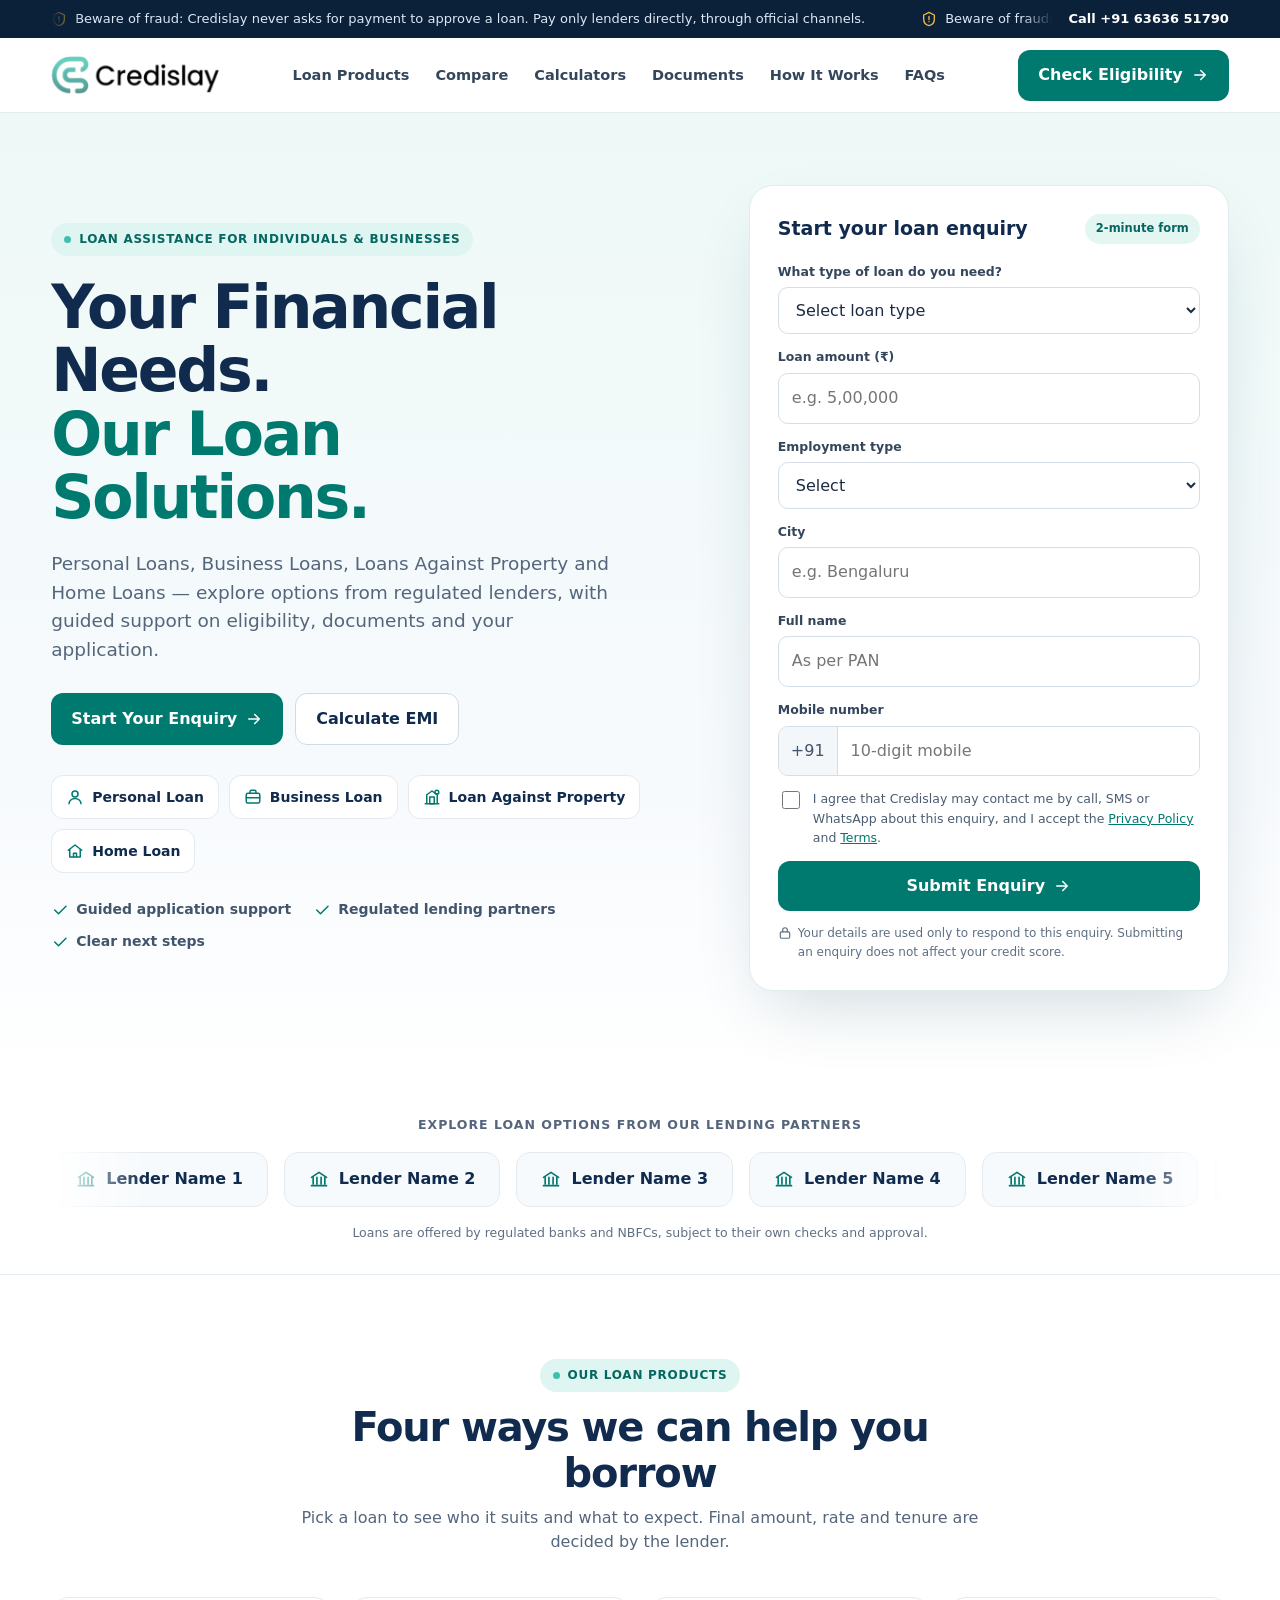
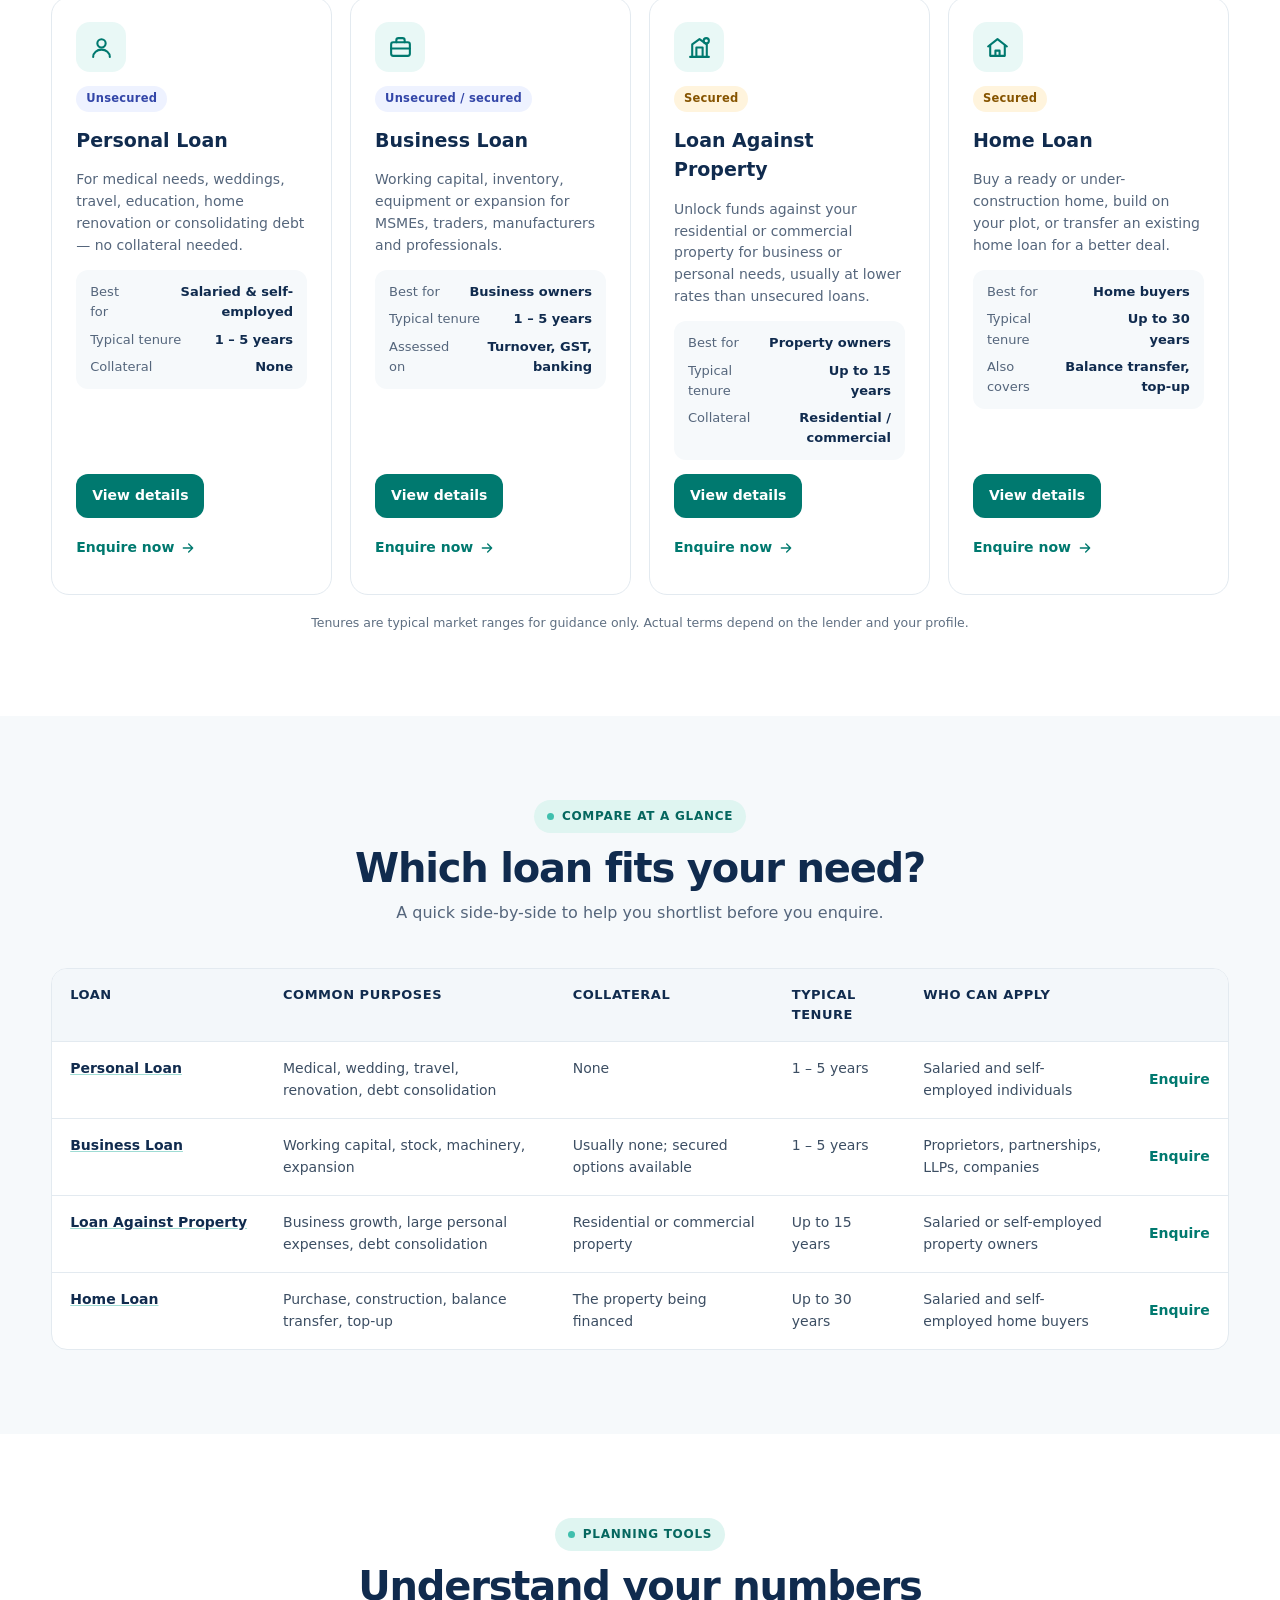
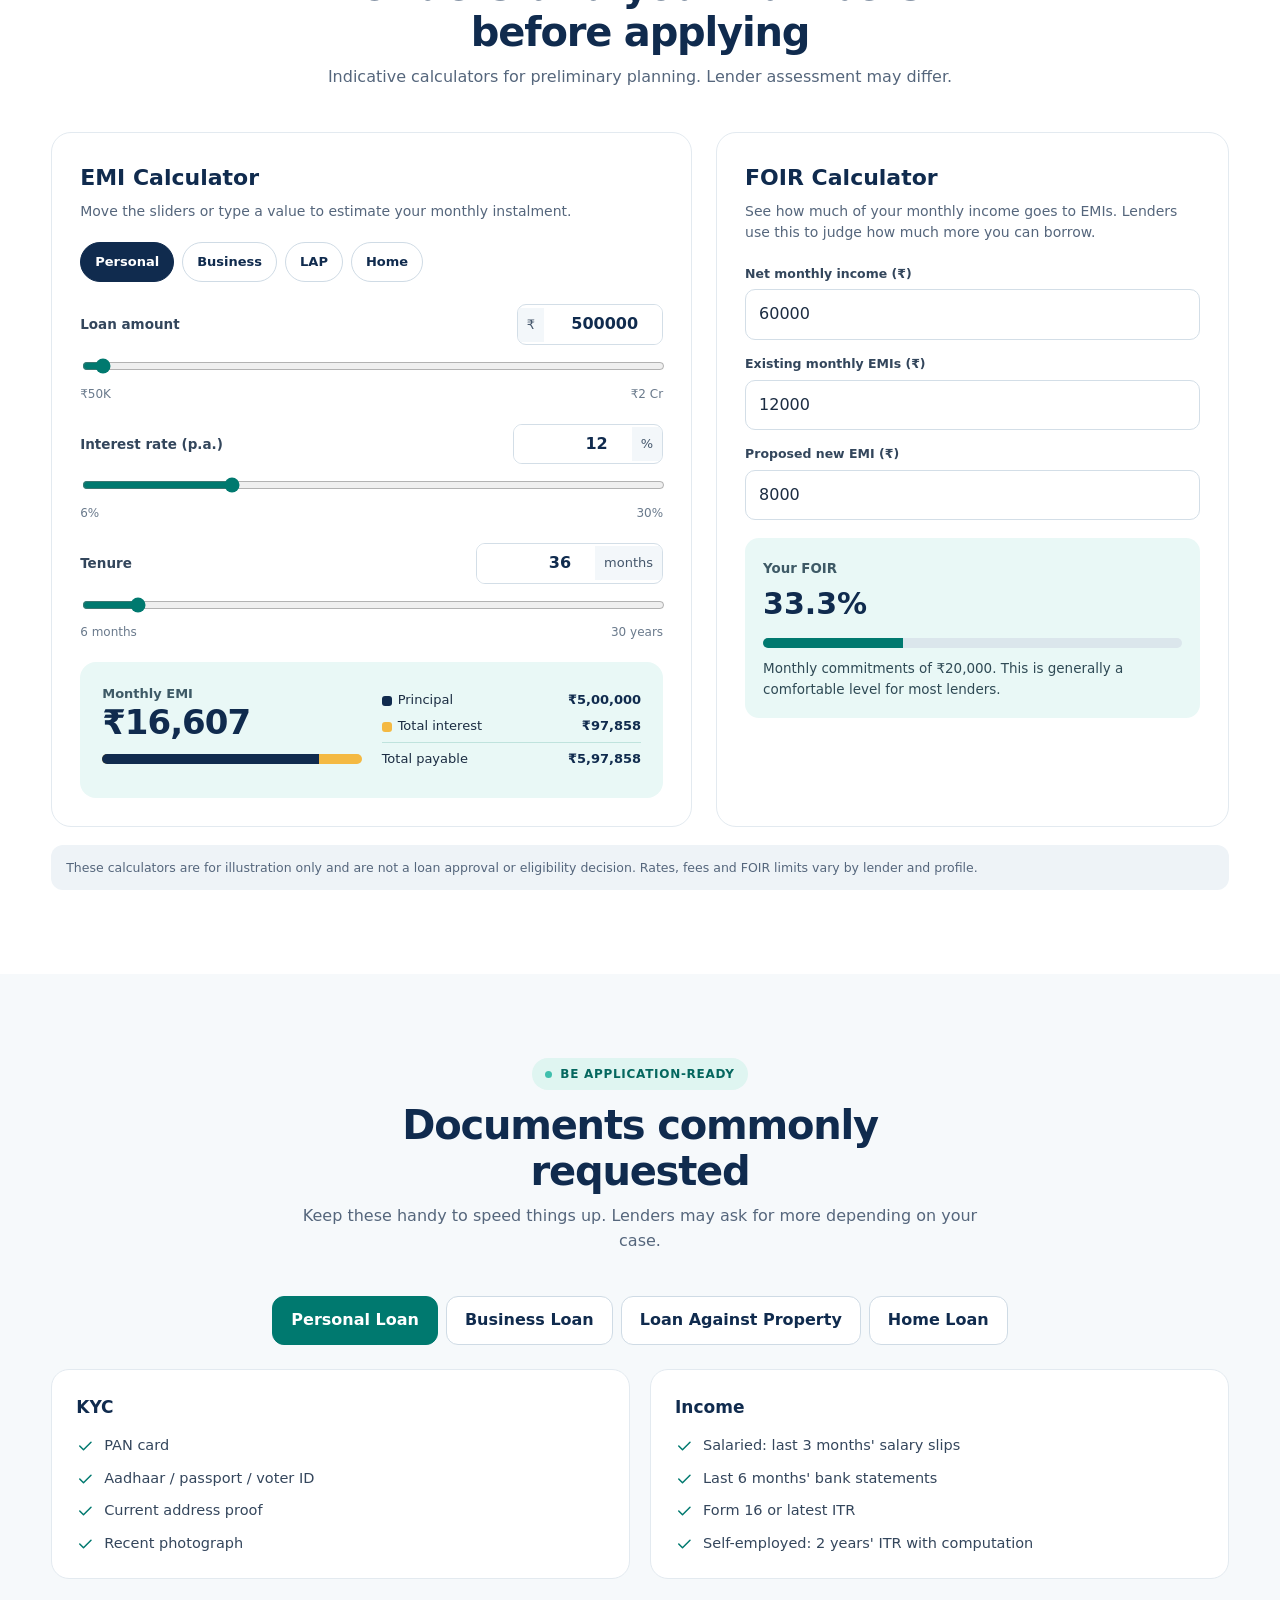
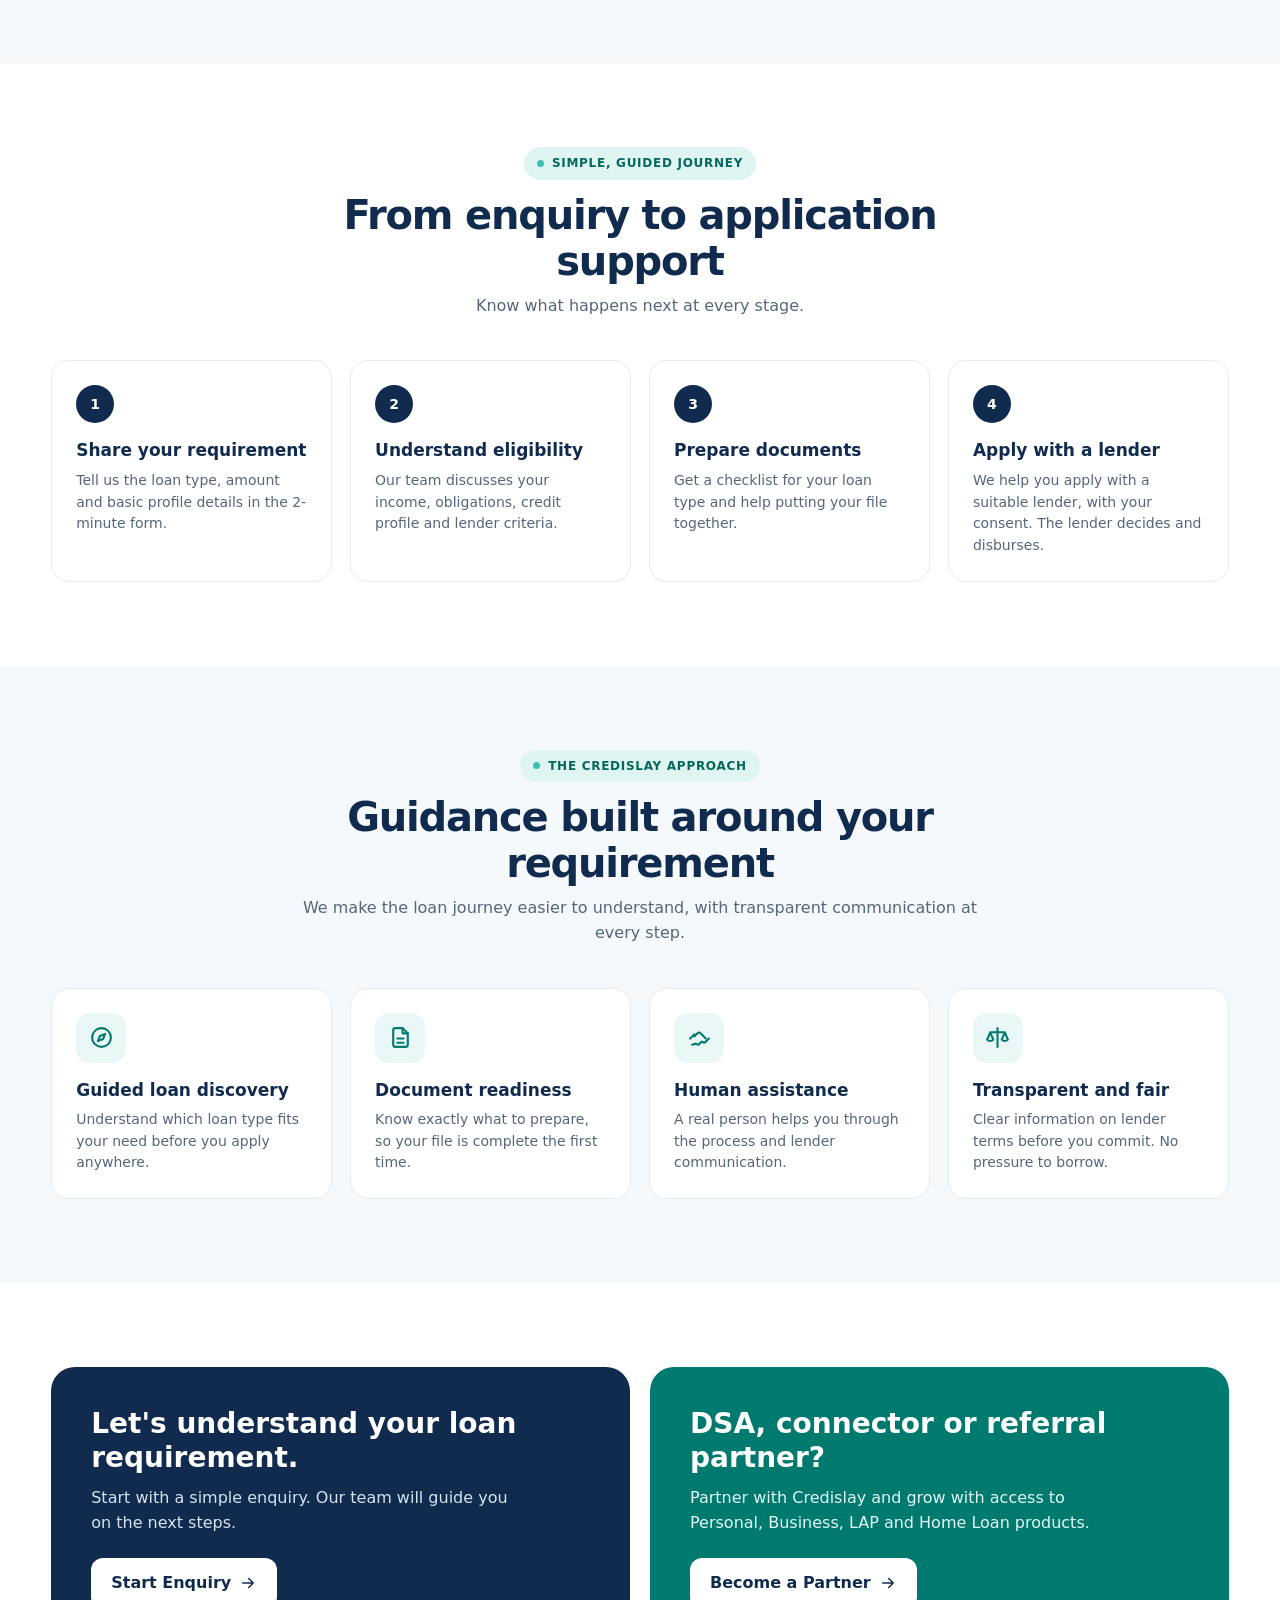
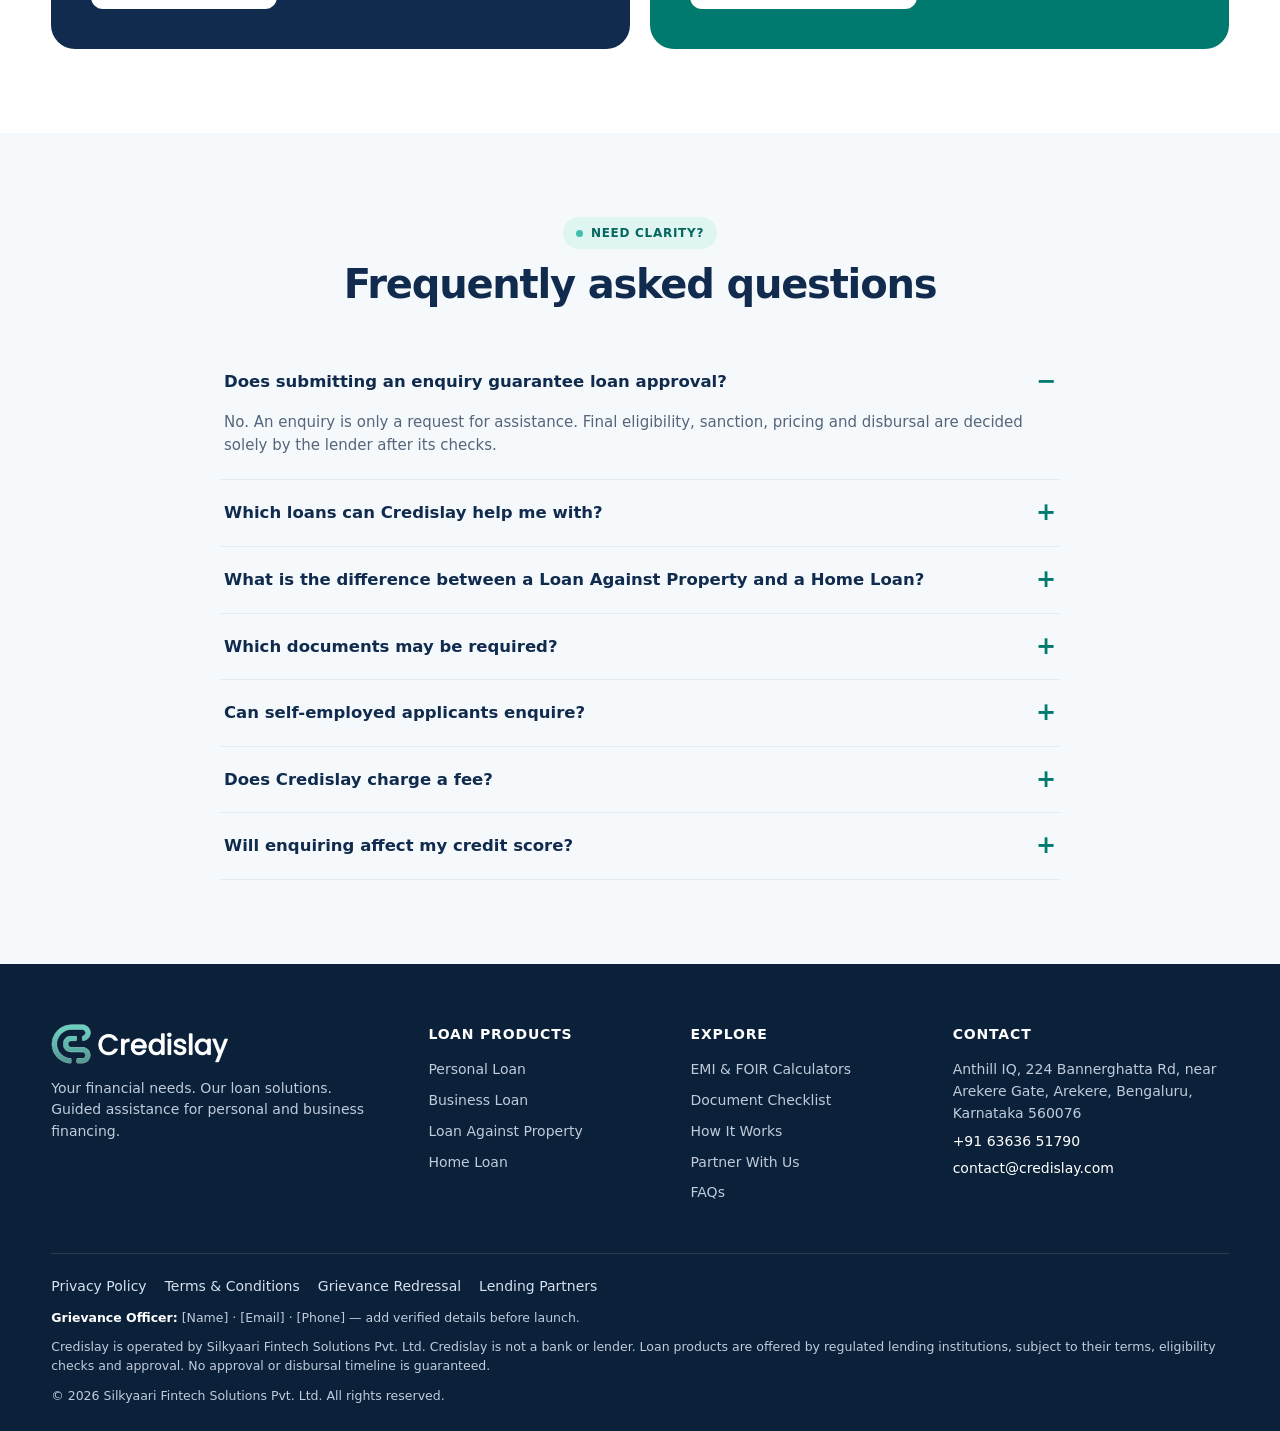
==== commit 8b0a720d: "Add files via upload" ====
--- a/index.html
+++ b/index.html
@@ -225,6 +225,16 @@
 @media(prefers-reduced-motion:reduce){
 .tickerTrack{animation:none;width:auto}.tick[aria-hidden]{display:none}.tick{white-space:normal;padding-right:0}
 .marqueeTrack{animation:none;width:auto;flex-wrap:wrap;justify-content:center}.lender[aria-hidden]{display:none}}
+
+/* Enquiry reference number on the thank-you screen */
+.refBox{background:var(--mint);border:1px dashed #9fdcd4;border-radius:14px;padding:14px 16px;display:grid;gap:4px;font-size:13px;color:#2f4a55;margin:0 0 16px}
+.refBox[hidden]{display:none}
+.refBox b{font-size:22px;letter-spacing:.5px;color:var(--navy);font-family:ui-monospace,SFMono-Regular,Menlo,Consolas,monospace}
+.refBox span{font-size:12px}
+.heroCard .success{display:none;text-align:center;padding:14px 4px}
+.heroCard.done form,.heroCard.done .cardHead{display:none}.heroCard.done .success{display:block}
+.heroCard .success .ok{width:60px;height:60px;border-radius:50%;background:#e3f6f2;color:var(--tealD);display:grid;place-items:center;margin:0 auto 12px}.heroCard .success .ok svg{width:30px;height:30px}
+.heroCard .success h3{color:var(--navy);margin:0 0 14px;font-size:20px}.heroCard .success p:not(.refBox){color:var(--muted);margin:0 0 16px}
 </style>
 </head>
 <body>
@@ -308,6 +318,13 @@
 <button class="btn block" type="submit">Submit Enquiry <svg class="i" style="width:18px;height:18px"><use href="#i-arrow"/></svg></button>
 <div class="fine" style="display:flex;gap:6px;align-items:flex-start"><svg class="i" style="width:14px;height:14px;margin-top:2px"><use href="#i-lock"/></svg><span>Your details are used only to respond to this enquiry. Submitting an enquiry does not affect your credit score.</span></div>
 </form>
+<div class="success" role="status" aria-live="polite">
+<div class="ok"><svg class="i"><use href="#i-check"/></svg></div>
+<h3>Thank you! We've received your enquiry.</h3>
+<p class="refBox" id="refBox" hidden>Your enquiry ID<b id="refId"></b><span>Please keep this number for future reference.</span></p>
+<p>A Credislay loan expert will call you shortly on the number you shared.</p>
+<button type="button" class="btn secondary" id="newEnquiry">Submit another enquiry</button>
+</div>
 </div>
 </div></section>
 
@@ -538,7 +555,7 @@
   if(el.tagName==='BUTTON'||el.getAttribute('href')==='#apply'){e.preventDefault();$('apply').scrollIntoView({behavior:'smooth',block:'center'});setTimeout(()=>$('amount').focus({preventScroll:true}),450)}
 }));
 
-function toast(msg){const t=$('toast');t.textContent=msg;t.style.display='block';clearTimeout(t._h);t._h=setTimeout(()=>t.style.display='none',4500)}
+function toast(msg,ms){const t=$('toast');t.textContent=msg;t.style.display='block';clearTimeout(t._h);t._h=setTimeout(()=>t.style.display='none',ms||4500)}
 
 /* EMI calculator: sliders and number boxes stay in sync */
 function bind(numId,rangeId){const n=$(numId),r=$(rangeId);
@@ -576,7 +593,23 @@
    Paste your Apps Script Web App URL (it ends in /exec) between the quotes below.
    See README.txt, step 2, for how to get it.
    ============================================================ */
-const GOOGLE_SHEETS_WEB_APP_URL = 'https://script.google.com/macros/s/AKfycbwm8wIM0hTANiEj2H8g4NHi4FwL5iA60wId6a0AcygfR1MaPEsK0KX7siPTeSvoMyugeQ/exec';
+const GOOGLE_SHEETS_WEB_APP_URL = 'https://script.google.com/macros/s/AKfycbwbjdVGXZvbTSCa0ZLfyt7JTVvt6MowYQQNv3ppL92lUHxl5BL3RdNgS5G8L95_EYT5IQ/exec';
+/* Sends a form to the Google Sheet and returns the reference number the sheet assigns
+   (e.g. CSL-261123-0001). If the reply can't be read, the entry normally still arrives,
+   so the visitor sees the thank-you message without a number. */
+async function sendLead(data){
+  try{
+    const res=await fetch(GOOGLE_SHEETS_WEB_APP_URL,{method:'POST',headers:{'Content-Type':'text/plain;charset=utf-8'},body:JSON.stringify(data)});
+    const out=await res.json();
+    if(out&&out.ok===false){const e=new Error(out.error||'Not saved');e.fromServer=true;throw e}
+    return (out&&out.id)||'';
+  }catch(err){
+    if(err.fromServer||!navigator.onLine)throw err;
+    return '';
+  }
+}
+function showDone(ref){const c=$('apply');$('refId').textContent=ref;$('refBox').hidden=!ref;c.classList.add('done');c.scrollIntoView({behavior:'smooth',block:'center'})}
+$('newEnquiry').addEventListener('click',()=>{$('apply').classList.remove('done');$('loanType').focus()});
 function submitToGoogleSheet(form, formType){
   form.addEventListener('submit', async e=>{
     e.preventDefault();
@@ -595,11 +628,11 @@
     ['utm_source','utm_medium','utm_campaign'].forEach(k=>{try{data[k]=sessionStorage.getItem(k)||''}catch(e){}});
     try{
       if(!GOOGLE_SHEETS_WEB_APP_URL.startsWith('https://script.google.com/macros/s/')) throw new Error('Endpoint not configured');
-      await fetch(GOOGLE_SHEETS_WEB_APP_URL,{method:'POST',mode:'no-cors',headers:{'Content-Type':'text/plain;charset=utf-8'},body:JSON.stringify(data)});
+      const ref=await sendLead(data);
       form.reset();
-      toast(formType==='partner_registration'?'Thanks! Our partnerships team will contact you shortly.':'Your enquiry has been sent. Our team will contact you shortly.');
-      if(formType==='partner_registration')closeModal();
-    }catch(err){toast(err.message==='Endpoint not configured'?'Form not connected yet: add your Google Sheet web app URL in index.html (see README.txt).':'Enquiry could not be sent. Please try again or call +91 63636 51790.');}
+      if(formType==='partner_registration'){closeModal();toast(ref?'Thanks! Your partner reference is '+ref+'. Our partnerships team will contact you shortly.':'Thanks! Our partnerships team will contact you shortly.',10000);}
+      else showDone(ref);
+    }catch(err){toast(err.fromServer?'Please check your details (especially the mobile number) and try again.':err.message==='Endpoint not configured'?'Form not connected yet: add your Google Sheet web app URL in index.html (see README.txt).':'Enquiry could not be sent. Please try again or call +91 63636 51790.');}
     finally{button.disabled=false;button.innerHTML=original;}
   });
 }
